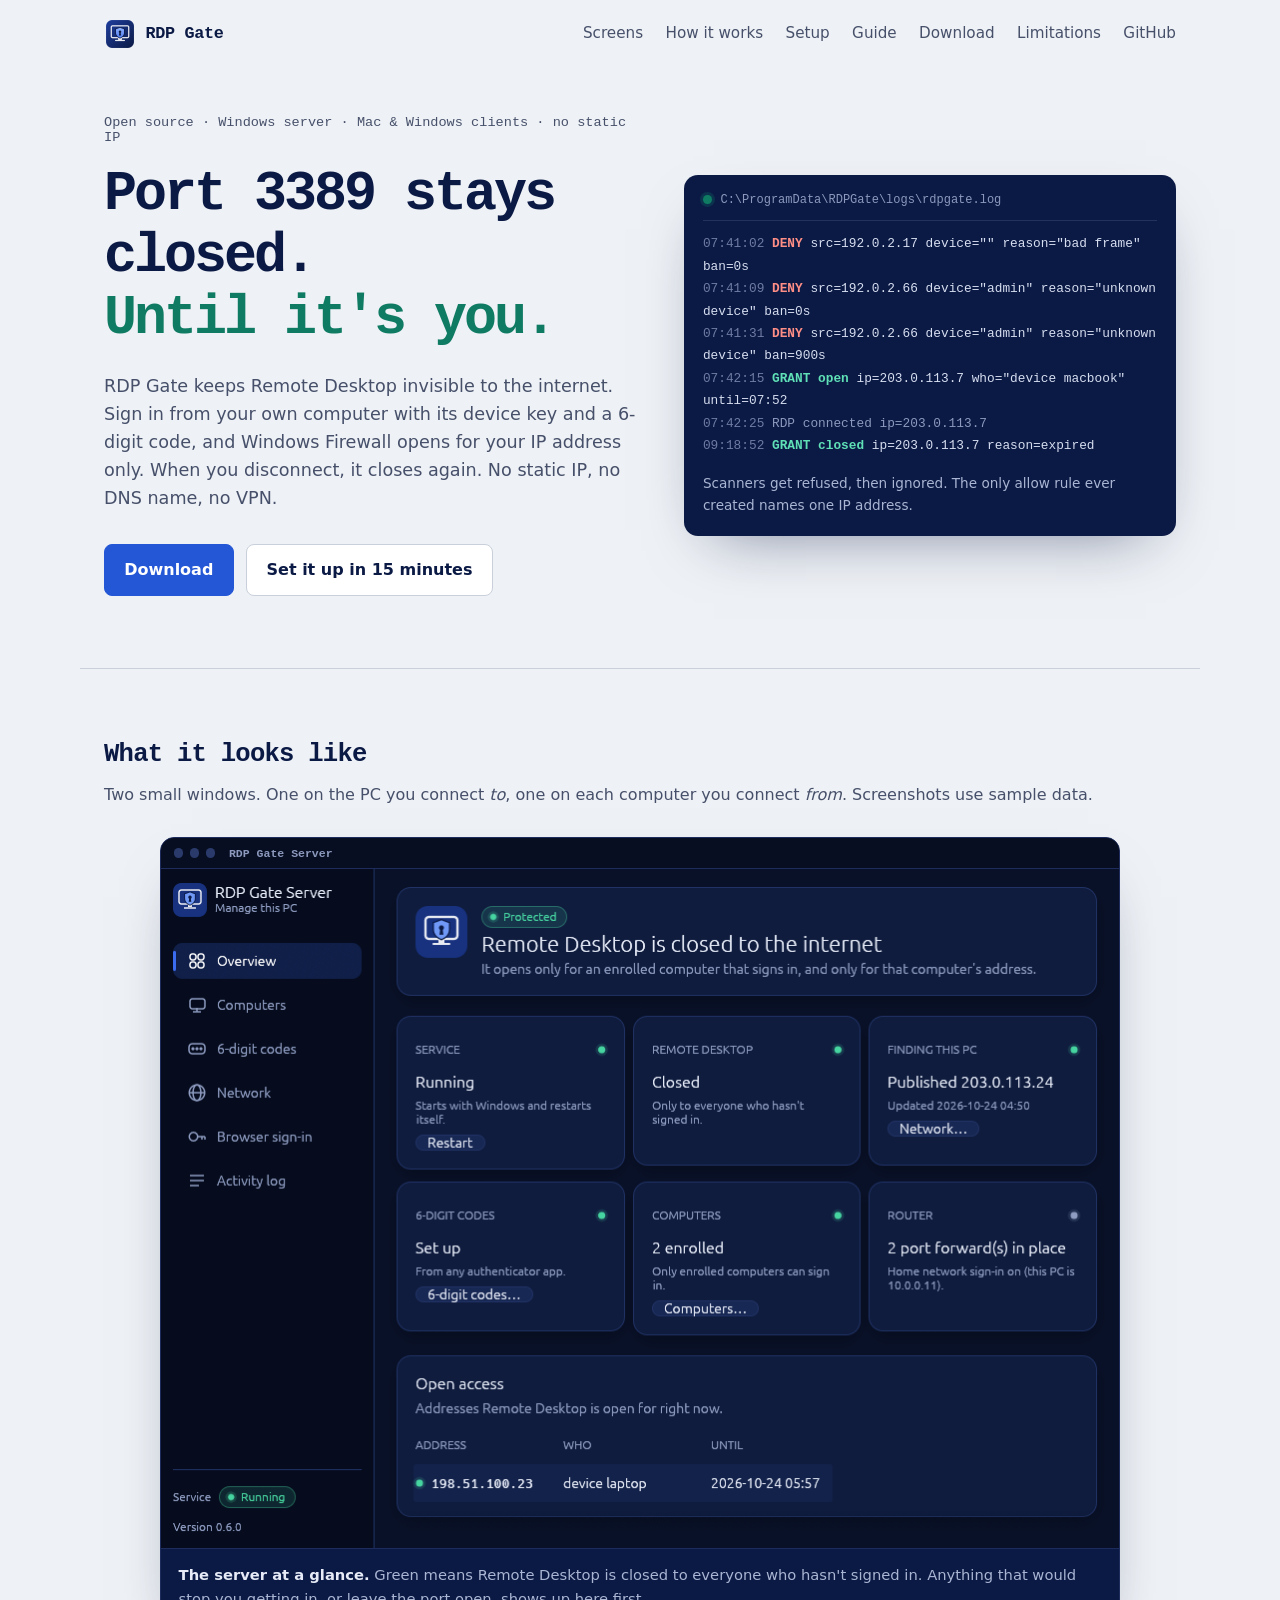
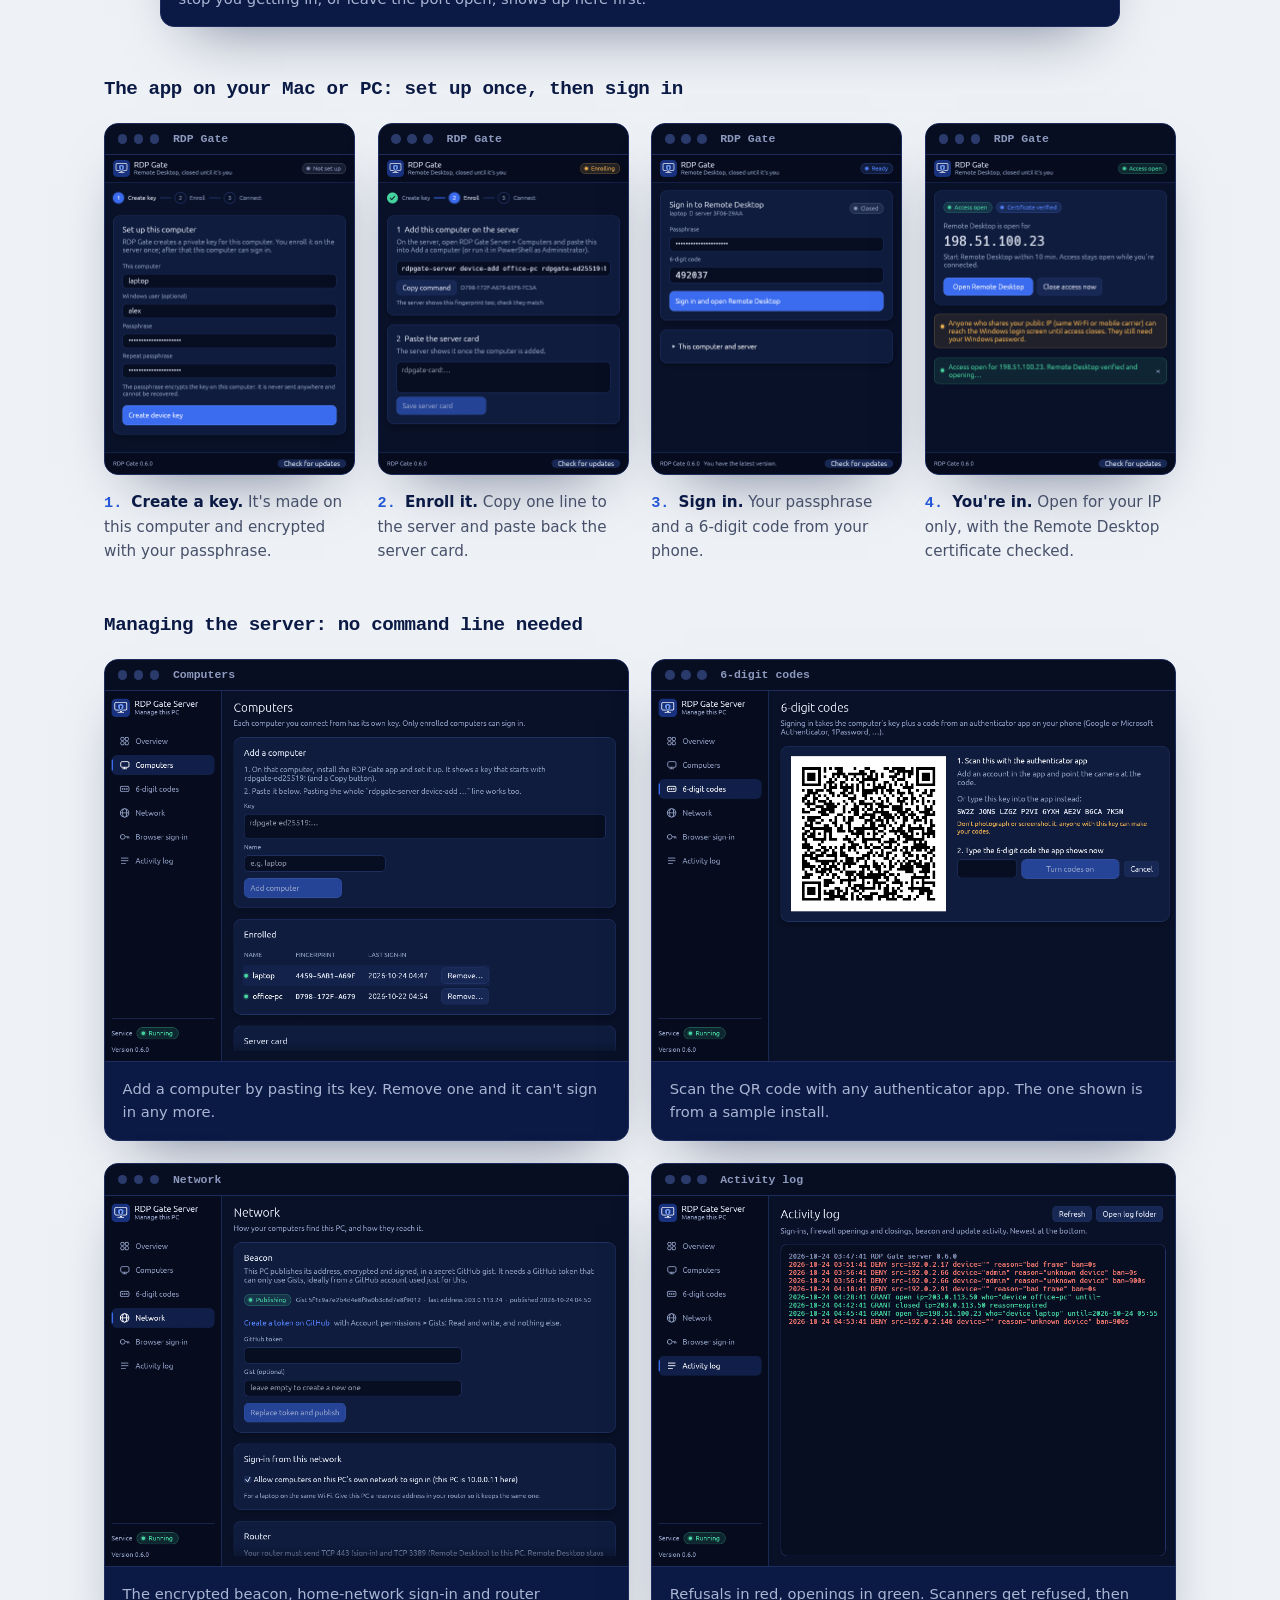
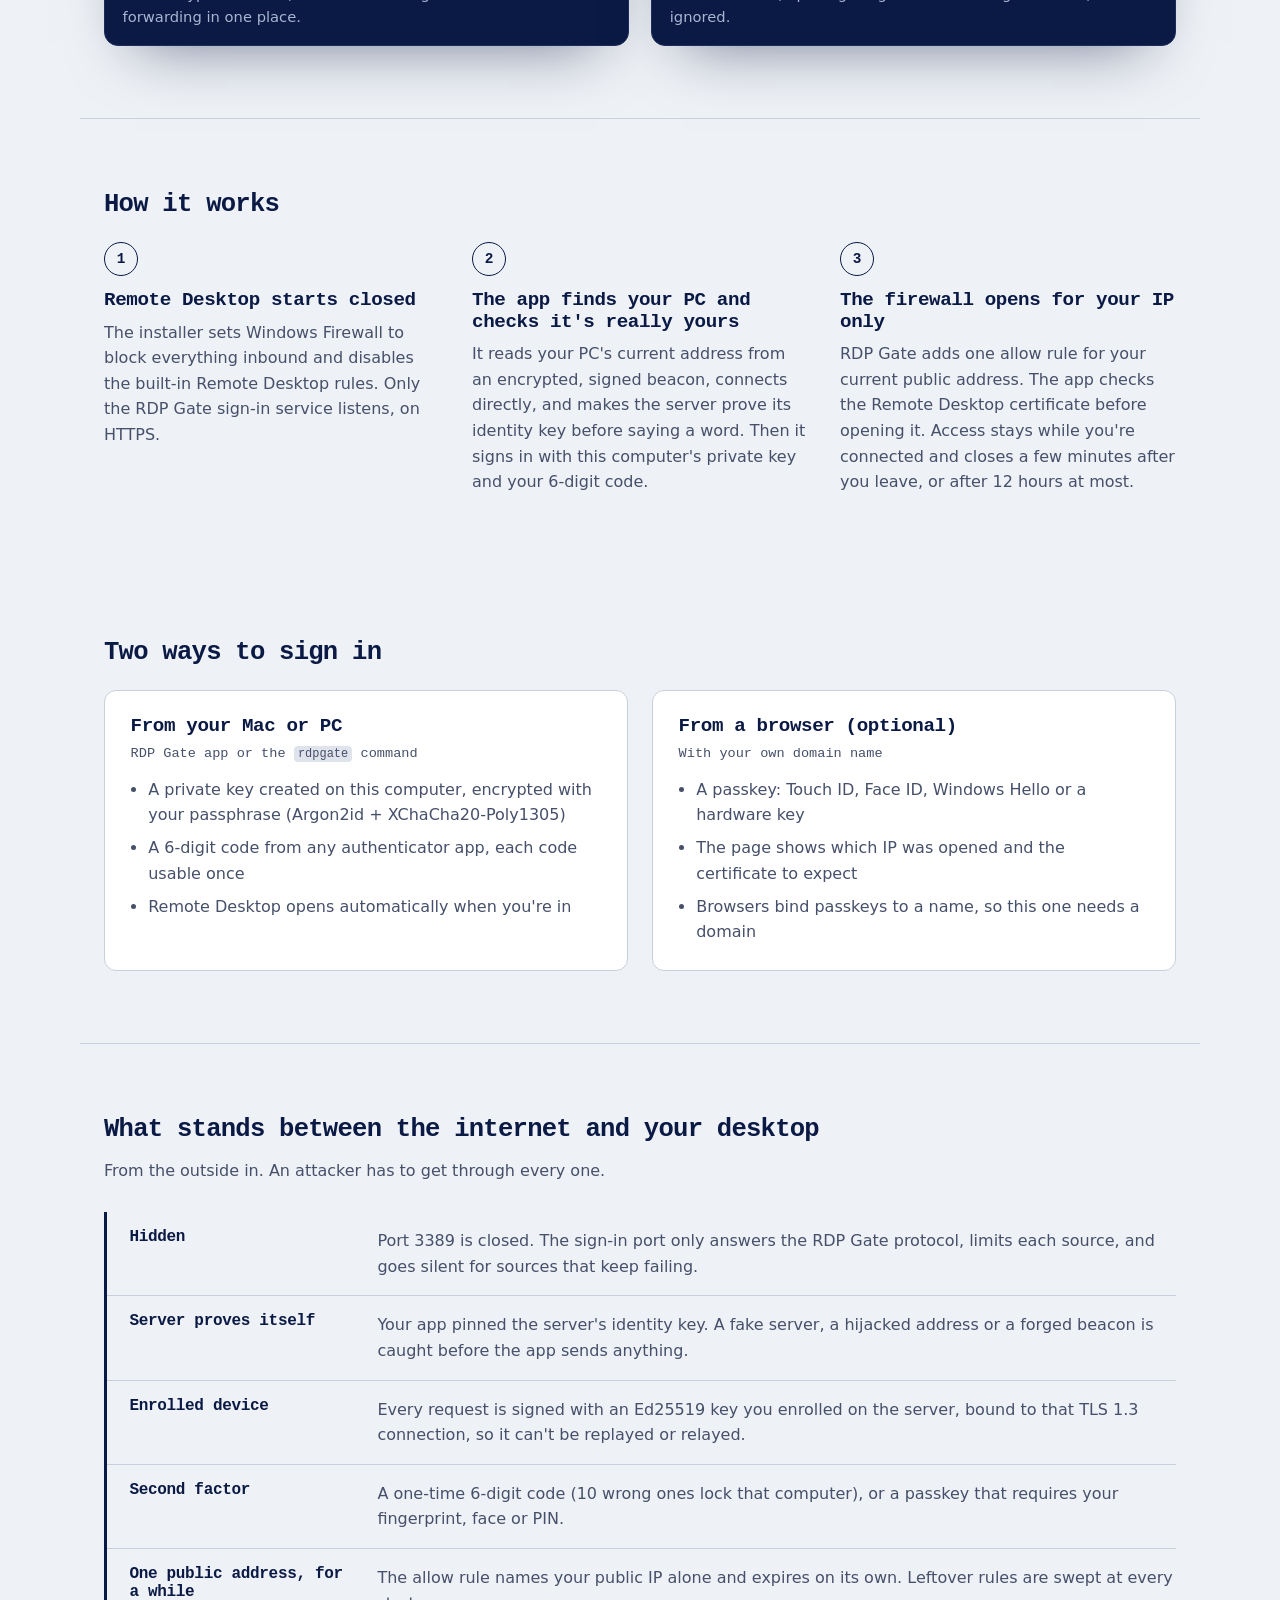
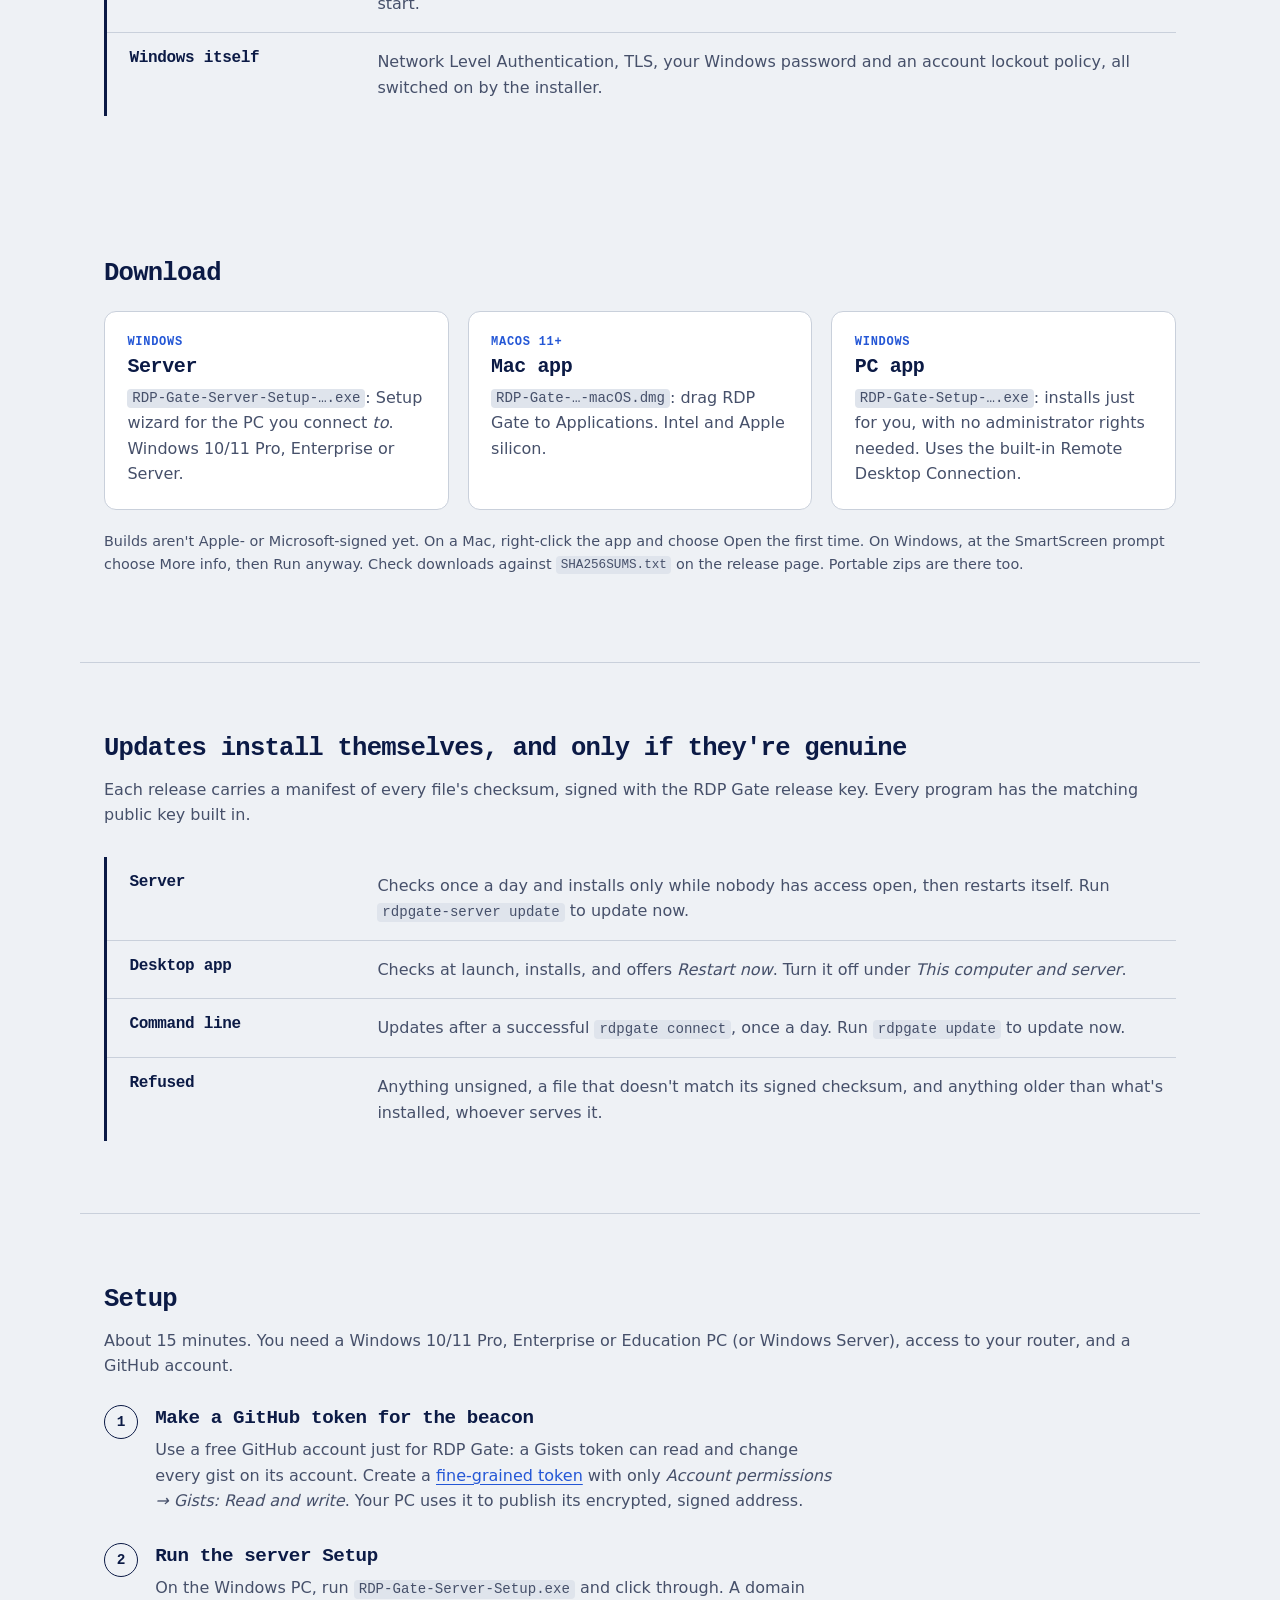
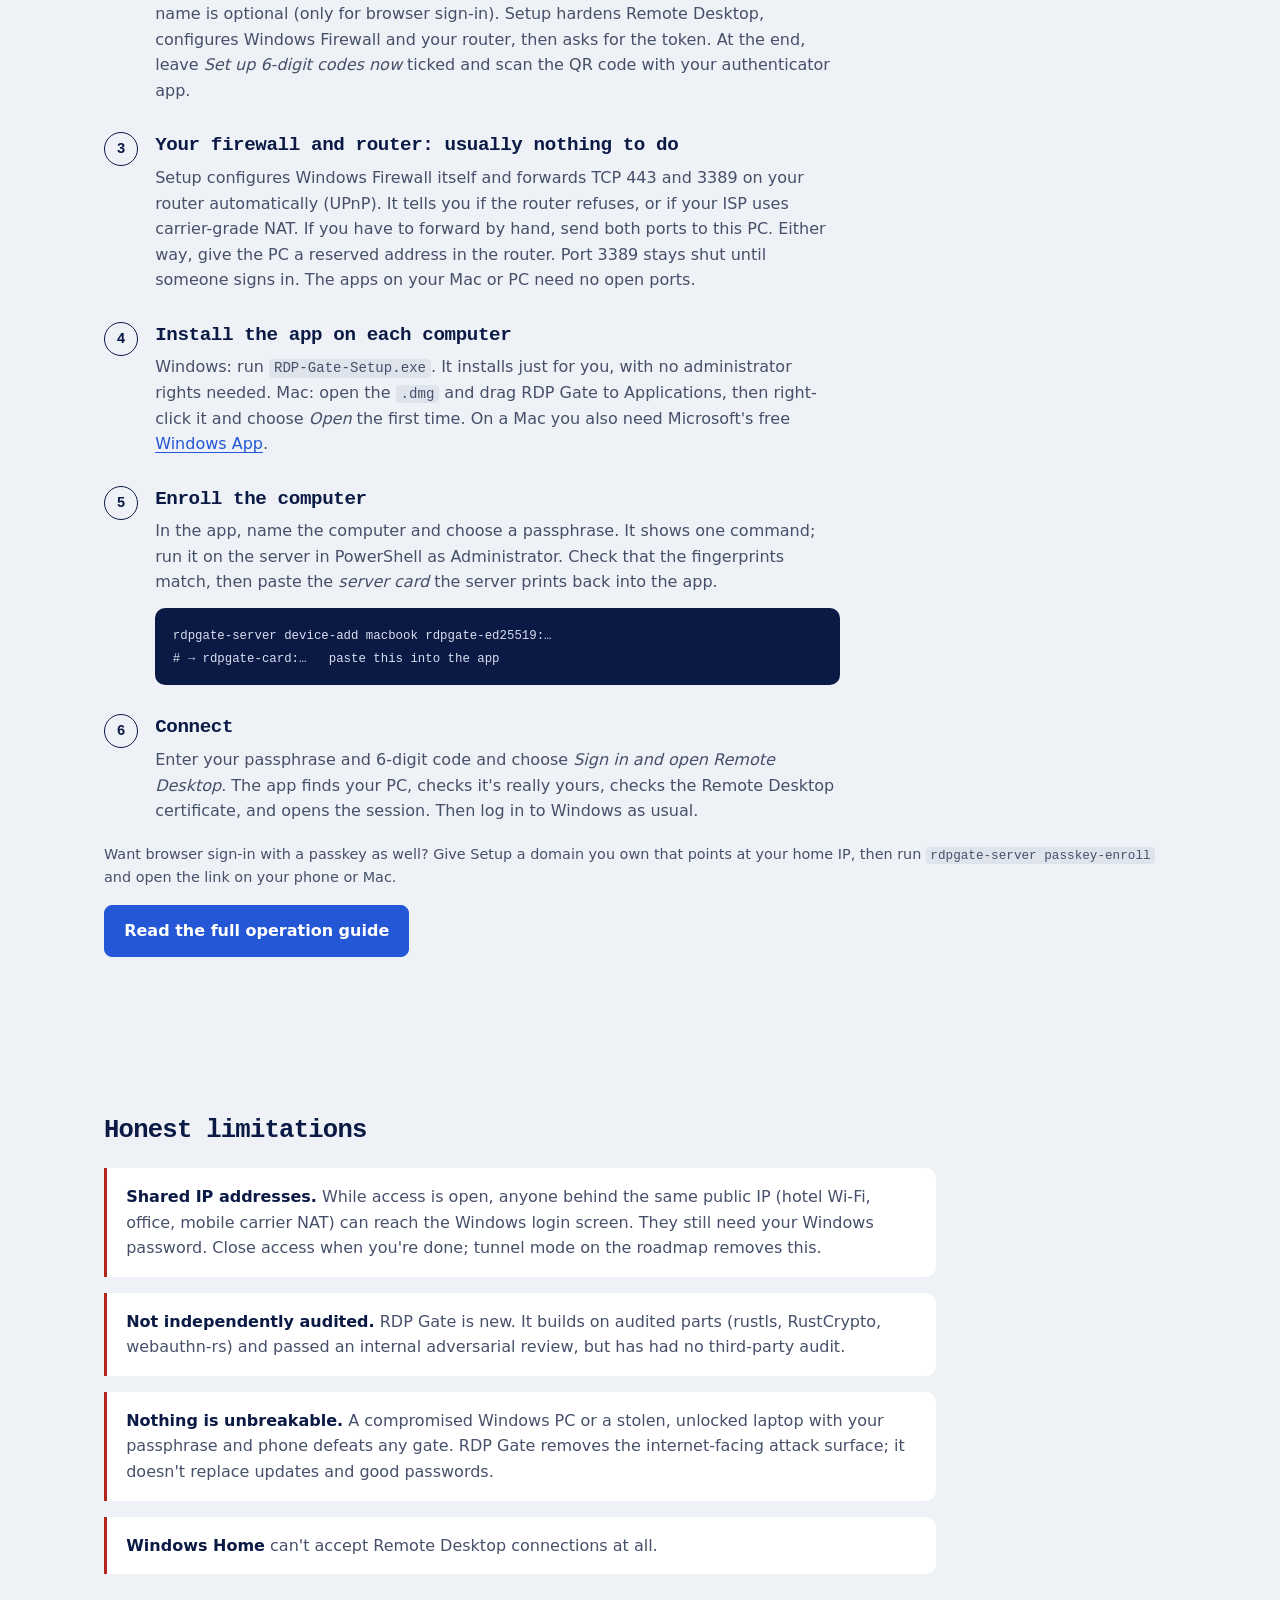
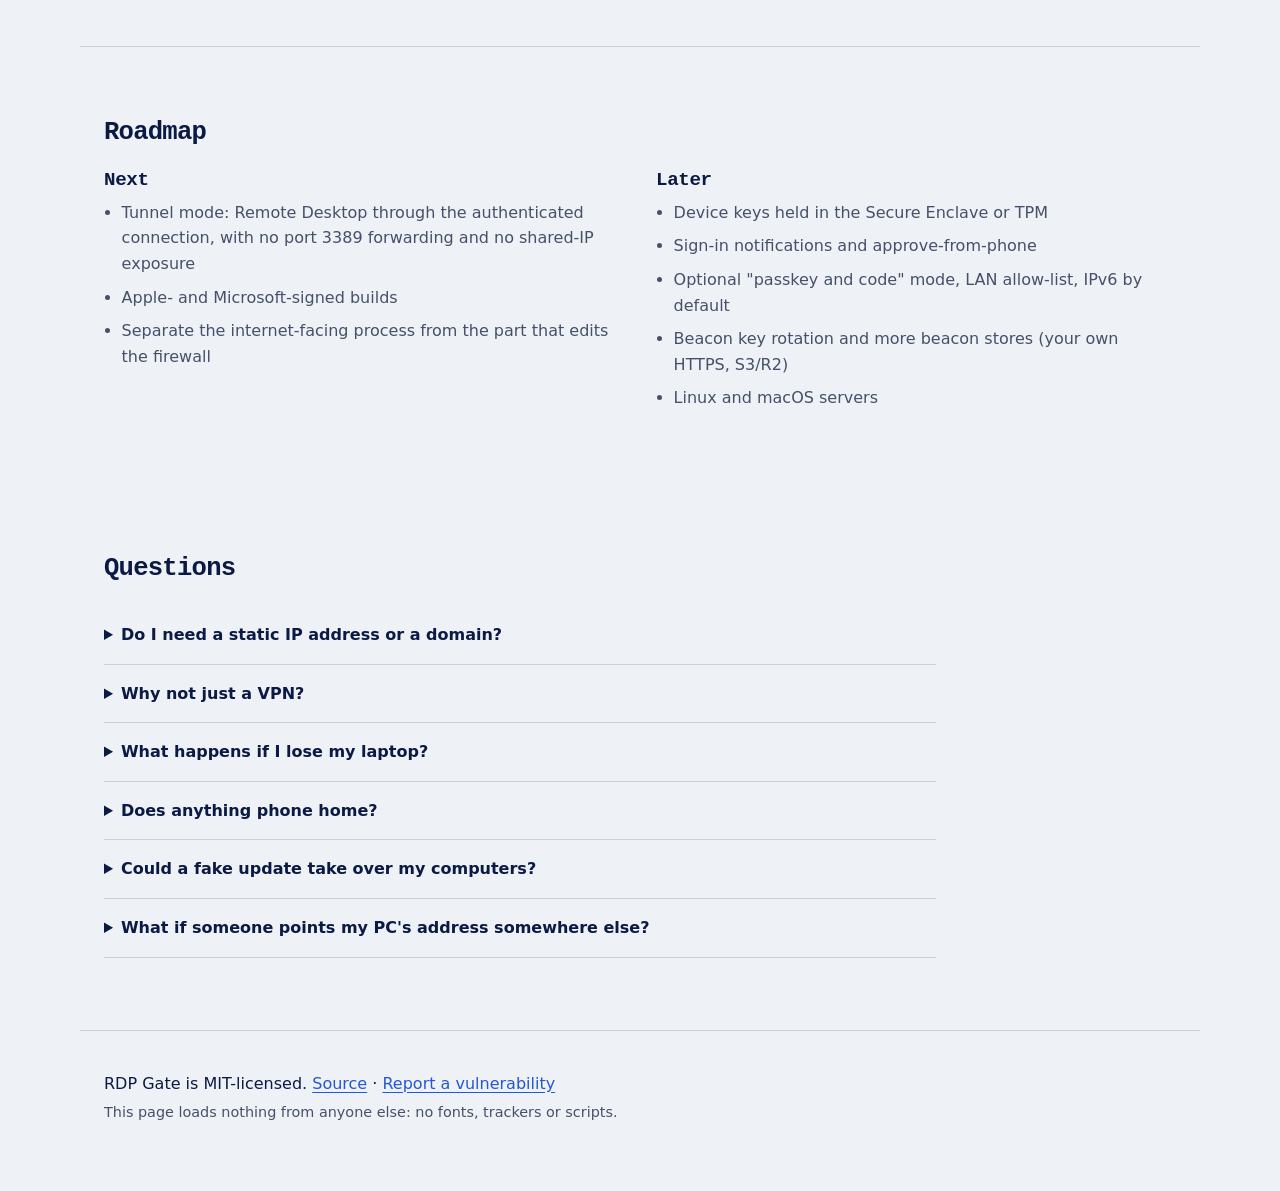
==== docs/index.html @ d3c41649 "New look for both apps, screenshots on the website, repo hardening - Add rdpgate-ui: a shared dark n" ====
<!doctype html>
<html lang="en">
<head>
<meta charset="utf-8">
<meta name="viewport" content="width=device-width, initial-scale=1">
<title>RDP Gate · Remote Desktop that stays closed until it's you</title>
<meta name="description" content="RDP Gate keeps Windows Remote Desktop closed to the internet. Sign in with a device key and a 6-digit code, or a passkey, and the firewall opens for your IP only, then closes again.">
<meta name="referrer" content="no-referrer">
<link rel="icon" type="image/png" href="assets/favicon.png">
<link rel="stylesheet" href="site.css">
</head>
<body>

<header class="bar">
  <a class="brand" href="./"><img src="assets/logo.png" alt="" width="32" height="32"><span>RDP Gate</span></a>
  <nav aria-label="Primary">
    <a href="#screens">Screens</a>
    <a href="#how">How it works</a>
    <a href="#setup">Setup</a>
    <a href="guide.html">Guide</a>
    <a href="#download">Download</a>
    <a href="#limits">Limitations</a>
    <a href="https://github.com/parthh37/rdpgate">GitHub</a>
  </nav>
</header>

<main>

<section class="hero">
  <div class="hero-copy">
    <p class="kicker">Open source · Windows server · Mac &amp; Windows clients · no static IP</p>
    <h1>Port 3389 stays closed.<br><span>Until it's you.</span></h1>
    <p class="lede">RDP Gate keeps Remote Desktop invisible to the internet. Sign in from your own computer with its device key and a 6-digit code, and Windows Firewall opens for your IP address only. When you disconnect, it closes again. No static IP, no DNS name, no VPN.</p>
    <div class="actions">
      <a class="btn primary" href="#download">Download</a>
      <a class="btn" href="guide.html">Set it up in 15 minutes</a>
    </div>
  </div>

  <figure class="console" aria-label="Example of the RDP Gate server log">
    <figcaption><span class="dot"></span>C:\ProgramData\RDPGate\logs\rdpgate.log</figcaption>
    <ol class="log">
      <li><time>07:41:02</time> <b class="deny">DENY</b> src=192.0.2.17 device="" reason="bad frame" ban=0s</li>
      <li><time>07:41:09</time> <b class="deny">DENY</b> src=192.0.2.66 device="admin" reason="unknown device" ban=0s</li>
      <li><time>07:41:31</time> <b class="deny">DENY</b> src=192.0.2.66 device="admin" reason="unknown device" ban=900s</li>
      <li><time>07:42:15</time> <b class="ok">GRANT open</b> ip=203.0.113.7 who="device macbook" until=07:52</li>
      <li class="quiet"><time>07:42:25</time> RDP connected ip=203.0.113.7</li>
      <li><time>09:18:52</time> <b class="ok">GRANT closed</b> ip=203.0.113.7 reason=expired</li>
    </ol>
    <p class="console-note">Scanners get refused, then ignored. The only allow rule ever created names one IP address.</p>
  </figure>
</section>

<section id="screens" class="band screens">
  <h2>What it looks like</h2>
  <p class="section-lede">Two small windows. One on the PC you connect <em>to</em>, one on each computer you connect <em>from</em>. Screenshots use sample data.</p>

  <figure class="window wide">
    <div class="chrome"><span></span><span></span><span></span><b>RDP Gate Server</b></div>
    <a href="assets/screenshots/server-overview.png"><img src="assets/screenshots/server-overview.png" width="960" height="680" alt="RDP Gate Server overview: a Protected banner, tiles for the service, Remote Desktop, the beacon, 6-digit codes, computers and router, and a table of open access"></a>
    <figcaption><strong>The server at a glance.</strong> Green means Remote Desktop is closed to everyone who hasn't signed in. Anything that would stop you getting in, or leave the port open, shows up here first.</figcaption>
  </figure>

  <h3 class="screens-sub">The app on your Mac or PC: set up once, then sign in</h3>
  <ol class="shots">
    <li>
      <figure class="window">
        <div class="chrome"><span></span><span></span><span></span><b>RDP Gate</b></div>
        <a href="assets/screenshots/app-setup.png"><img src="assets/screenshots/app-setup.png" width="500" height="640" loading="lazy" alt="Set up this computer: name, Windows user and passphrase fields, and a Create device key button"></a>
      </figure>
      <p><strong>Create a key.</strong> It's made on this computer and encrypted with your passphrase.</p>
    </li>
    <li>
      <figure class="window">
        <div class="chrome"><span></span><span></span><span></span><b>RDP Gate</b></div>
        <a href="assets/screenshots/app-enroll.png"><img src="assets/screenshots/app-enroll.png" width="500" height="640" loading="lazy" alt="Enroll this computer: a one-line command to copy to the server, its fingerprint, and a box for the server card"></a>
      </figure>
      <p><strong>Enroll it.</strong> Copy one line to the server and paste back the server card.</p>
    </li>
    <li>
      <figure class="window">
        <div class="chrome"><span></span><span></span><span></span><b>RDP Gate</b></div>
        <a href="assets/screenshots/app-signin.png"><img src="assets/screenshots/app-signin.png" width="500" height="640" loading="lazy" alt="Sign in to Remote Desktop: passphrase and 6-digit code fields and a Sign in and open Remote Desktop button"></a>
      </figure>
      <p><strong>Sign in.</strong> Your passphrase and a 6-digit code from your phone.</p>
    </li>
    <li>
      <figure class="window">
        <div class="chrome"><span></span><span></span><span></span><b>RDP Gate</b></div>
        <a href="assets/screenshots/app-open.png"><img src="assets/screenshots/app-open.png" width="500" height="640" loading="lazy" alt="Access open for one IP address, with the Remote Desktop certificate verified, and buttons to open Remote Desktop or close access"></a>
      </figure>
      <p><strong>You're in.</strong> Open for your IP only, with the Remote Desktop certificate checked.</p>
    </li>
  </ol>

  <h3 class="screens-sub">Managing the server: no command line needed</h3>
  <div class="grid-shots">
    <figure class="window">
      <div class="chrome"><span></span><span></span><span></span><b>Computers</b></div>
      <a href="assets/screenshots/server-computers.png"><img src="assets/screenshots/server-computers.png" width="960" height="680" loading="lazy" alt="Computers page: paste a computer's key to add it, and a list of enrolled computers with fingerprints and last sign-in"></a>
      <figcaption>Add a computer by pasting its key. Remove one and it can't sign in any more.</figcaption>
    </figure>
    <figure class="window">
      <div class="chrome"><span></span><span></span><span></span><b>6-digit codes</b></div>
      <a href="assets/screenshots/server-codes.png"><img src="assets/screenshots/server-codes.png" width="960" height="680" loading="lazy" alt="6-digit codes page with a QR code to scan into an authenticator app and a box for the first code"></a>
      <figcaption>Scan the QR code with any authenticator app. The one shown is from a sample install.</figcaption>
    </figure>
    <figure class="window">
      <div class="chrome"><span></span><span></span><span></span><b>Network</b></div>
      <a href="assets/screenshots/server-network.png"><img src="assets/screenshots/server-network.png" width="960" height="680" loading="lazy" alt="Network page: the encrypted beacon, sign-in from the home network, and router port forwarding"></a>
      <figcaption>The encrypted beacon, home-network sign-in and router forwarding in one place.</figcaption>
    </figure>
    <figure class="window">
      <div class="chrome"><span></span><span></span><span></span><b>Activity log</b></div>
      <a href="assets/screenshots/server-log.png"><img src="assets/screenshots/server-log.png" width="960" height="680" loading="lazy" alt="Activity log with refused connections in red and access openings in green"></a>
      <figcaption>Refusals in red, openings in green. Scanners get refused, then ignored.</figcaption>
    </figure>
  </div>
</section>

<section id="how" class="band">
  <h2>How it works</h2>
  <ol class="steps">
    <li>
      <h3>Remote Desktop starts closed</h3>
      <p>The installer sets Windows Firewall to block everything inbound and disables the built-in Remote Desktop rules. Only the RDP Gate sign-in service listens, on HTTPS.</p>
    </li>
    <li>
      <h3>The app finds your PC and checks it's really yours</h3>
      <p>It reads your PC's current address from an encrypted, signed beacon, connects directly, and makes the server prove its identity key before saying a word. Then it signs in with this computer's private key and your 6-digit code.</p>
    </li>
    <li>
      <h3>The firewall opens for your IP only</h3>
      <p>RDP Gate adds one allow rule for your current public address. The app checks the Remote Desktop certificate before opening it. Access stays while you're connected and closes a few minutes after you leave, or after 12 hours at most.</p>
    </li>
  </ol>
</section>

<section class="two-ways">
  <h2>Two ways to sign in</h2>
  <div class="ways">
    <article>
      <h3>From your Mac or PC</h3>
      <p class="who">RDP Gate app or the <code>rdpgate</code> command</p>
      <ul>
        <li>A private key created on this computer, encrypted with your passphrase (Argon2id + XChaCha20-Poly1305)</li>
        <li>A 6-digit code from any authenticator app, each code usable once</li>
        <li>Remote Desktop opens automatically when you're in</li>
      </ul>
    </article>
    <article>
      <h3>From a browser (optional)</h3>
      <p class="who">With your own domain name</p>
      <ul>
        <li>A passkey: Touch ID, Face ID, Windows Hello or a hardware key</li>
        <li>The page shows which IP was opened and the certificate to expect</li>
        <li>Browsers bind passkeys to a name, so this one needs a domain</li>
      </ul>
    </article>
  </div>
</section>

<section id="layers" class="band">
  <h2>What stands between the internet and your desktop</h2>
  <p class="section-lede">From the outside in. An attacker has to get through every one.</p>
  <dl class="layers">
    <div><dt>Hidden</dt><dd>Port 3389 is closed. The sign-in port only answers the RDP Gate protocol, limits each source, and goes silent for sources that keep failing.</dd></div>
    <div><dt>Server proves itself</dt><dd>Your app pinned the server's identity key. A fake server, a hijacked address or a forged beacon is caught before the app sends anything.</dd></div>
    <div><dt>Enrolled device</dt><dd>Every request is signed with an Ed25519 key you enrolled on the server, bound to that TLS 1.3 connection, so it can't be replayed or relayed.</dd></div>
    <div><dt>Second factor</dt><dd>A one-time 6-digit code (10 wrong ones lock that computer), or a passkey that requires your fingerprint, face or PIN.</dd></div>
    <div><dt>One public address, for a while</dt><dd>The allow rule names your public IP alone and expires on its own. Leftover rules are swept at every start.</dd></div>
    <div><dt>Windows itself</dt><dd>Network Level Authentication, TLS, your Windows password and an account lockout policy, all switched on by the installer.</dd></div>
  </dl>
</section>

<section id="download" class="downloads">
  <h2>Download</h2>
  <div class="cards">
    <a class="card" href="https://github.com/parthh37/rdpgate/releases">
      <span class="os">Windows</span>
      <strong>Server</strong>
      <span><code>RDP-Gate-Server-Setup-….exe</code>: Setup wizard for the PC you connect <em>to</em>. Windows 10/11 Pro, Enterprise or Server.</span>
    </a>
    <a class="card" href="https://github.com/parthh37/rdpgate/releases">
      <span class="os">macOS 11+</span>
      <strong>Mac app</strong>
      <span><code>RDP-Gate-…-macOS.dmg</code>: drag RDP Gate to Applications. Intel and Apple silicon.</span>
    </a>
    <a class="card" href="https://github.com/parthh37/rdpgate/releases">
      <span class="os">Windows</span>
      <strong>PC app</strong>
      <span><code>RDP-Gate-Setup-….exe</code>: installs just for you, with no administrator rights needed. Uses the built-in Remote Desktop Connection.</span>
    </a>
  </div>
  <p class="fine">Builds aren't Apple- or Microsoft-signed yet. On a Mac, right-click the app and choose Open the first time. On Windows, at the SmartScreen prompt choose More info, then Run anyway. Check downloads against <code>SHA256SUMS.txt</code> on the release page. Portable zips are there too.</p>
</section>

<section id="updates" class="band">
  <h2>Updates install themselves, and only if they're genuine</h2>
  <p class="section-lede">Each release carries a manifest of every file's checksum, signed with the RDP Gate release key. Every program has the matching public key built in.</p>
  <dl class="layers">
    <div><dt>Server</dt><dd>Checks once a day and installs only while nobody has access open, then restarts itself. Run <code>rdpgate-server update</code> to update now.</dd></div>
    <div><dt>Desktop app</dt><dd>Checks at launch, installs, and offers <em>Restart now</em>. Turn it off under <em>This computer and server</em>.</dd></div>
    <div><dt>Command line</dt><dd>Updates after a successful <code>rdpgate connect</code>, once a day. Run <code>rdpgate update</code> to update now.</dd></div>
    <div><dt>Refused</dt><dd>Anything unsigned, a file that doesn't match its signed checksum, and anything older than what's installed, whoever serves it.</dd></div>
  </dl>
</section>

<section id="setup" class="band">
  <h2>Setup</h2>
  <p class="section-lede">About 15 minutes. You need a Windows 10/11 Pro, Enterprise or Education PC (or Windows Server), access to your router, and a GitHub account.</p>
  <ol class="setup">
    <li>
      <h3>Make a GitHub token for the beacon</h3>
      <p>Use a free GitHub account just for RDP Gate: a Gists token can read and change every gist on its account. Create a <a href="https://github.com/settings/personal-access-tokens/new">fine-grained token</a> with only <em>Account permissions → Gists: Read and write</em>. Your PC uses it to publish its encrypted, signed address.</p>
    </li>
    <li>
      <h3>Run the server Setup</h3>
      <p>On the Windows PC, run <code>RDP-Gate-Server-Setup.exe</code> and click through. A domain name is optional (only for browser sign-in). Setup hardens Remote Desktop, configures Windows Firewall and your router, then asks for the token. At the end, leave <em>Set up 6-digit codes now</em> ticked and scan the QR code with your authenticator app.</p>
    </li>
    <li>
      <h3>Your firewall and router: usually nothing to do</h3>
      <p>Setup configures Windows Firewall itself and forwards TCP 443 and 3389 on your router automatically (UPnP). It tells you if the router refuses, or if your ISP uses carrier-grade NAT. If you have to forward by hand, send both ports to this PC. Either way, give the PC a reserved address in the router. Port 3389 stays shut until someone signs in. The apps on your Mac or PC need no open ports.</p>
    </li>
    <li>
      <h3>Install the app on each computer</h3>
      <p>Windows: run <code>RDP-Gate-Setup.exe</code>. It installs just for you, with no administrator rights needed. Mac: open the <code>.dmg</code> and drag RDP Gate to Applications, then right-click it and choose <em>Open</em> the first time. On a Mac you also need Microsoft's free <a href="https://apps.apple.com/app/windows-app/id1295203466">Windows App</a>.</p>
    </li>
    <li>
      <h3>Enroll the computer</h3>
      <p>In the app, name the computer and choose a passphrase. It shows one command; run it on the server in PowerShell as Administrator. Check that the fingerprints match, then paste the <em>server card</em> the server prints back into the app.</p>
      <pre><code>rdpgate-server device-add macbook rdpgate-ed25519:…
# → rdpgate-card:…   paste this into the app</code></pre>
    </li>
    <li>
      <h3>Connect</h3>
      <p>Enter your passphrase and 6-digit code and choose <em>Sign in and open Remote Desktop</em>. The app finds your PC, checks it's really yours, checks the Remote Desktop certificate, and opens the session. Then log in to Windows as usual.</p>
    </li>
  </ol>
  <p class="fine">Want browser sign-in with a passkey as well? Give Setup a domain you own that points at your home IP, then run <code>rdpgate-server passkey-enroll</code> and open the link on your phone or Mac.</p>
  <p><a class="btn primary" href="guide.html">Read the full operation guide</a></p>
</section>

<section id="limits" class="limits">
  <h2>Honest limitations</h2>
  <ul>
    <li><strong>Shared IP addresses.</strong> While access is open, anyone behind the same public IP (hotel Wi-Fi, office, mobile carrier NAT) can reach the Windows login screen. They still need your Windows password. Close access when you're done; tunnel mode on the roadmap removes this.</li>
    <li><strong>Not independently audited.</strong> RDP Gate is new. It builds on audited parts (rustls, RustCrypto, webauthn-rs) and passed an internal adversarial review, but has had no third-party audit.</li>
    <li><strong>Nothing is unbreakable.</strong> A compromised Windows PC or a stolen, unlocked laptop with your passphrase and phone defeats any gate. RDP Gate removes the internet-facing attack surface; it doesn't replace updates and good passwords.</li>
    <li><strong>Windows Home</strong> can't accept Remote Desktop connections at all.</li>
  </ul>
</section>

<section id="roadmap" class="band roadmap">
  <h2>Roadmap</h2>
  <div class="columns">
    <div>
      <h3>Next</h3>
      <ul>
        <li>Tunnel mode: Remote Desktop through the authenticated connection, with no port 3389 forwarding and no shared-IP exposure</li>
        <li>Apple- and Microsoft-signed builds</li>
        <li>Separate the internet-facing process from the part that edits the firewall</li>
      </ul>
    </div>
    <div>
      <h3>Later</h3>
      <ul>
        <li>Device keys held in the Secure Enclave or TPM</li>
        <li>Sign-in notifications and approve-from-phone</li>
        <li>Optional "passkey and code" mode, LAN allow-list, IPv6 by default</li>
        <li>Beacon key rotation and more beacon stores (your own HTTPS, S3/R2)</li>
        <li>Linux and macOS servers</li>
      </ul>
    </div>
  </div>
</section>

<section id="faq" class="faq">
  <h2>Questions</h2>
  <details>
    <summary>Do I need a static IP address or a domain?</summary>
    <p>No. Your PC publishes its current address as an encrypted, signed beacon in a secret GitHub gist. The gist only ever holds ciphertext (GitHub, like any website, does see the IP address each update comes from), and nobody can forge a beacon without your server's key. A domain is only needed for the optional browser sign-in.</p>
  </details>
  <details>
    <summary>Why not just a VPN?</summary>
    <p>A VPN is a fine answer. RDP Gate is for people who want one small thing on the server, no always-on tunnel on every laptop, and a browser fallback with a passkey.</p>
  </details>
  <details>
    <summary>What happens if I lose my laptop?</summary>
    <p>Its key is useless without your passphrase and your second factor. Remove it anyway: <code>rdpgate-server device-remove macbook</code> takes effect immediately.</p>
  </details>
  <details>
    <summary>Does anything phone home?</summary>
    <p>No. The server asks two public "what is my IP" services and updates your own gist. With a domain, it also talks to Let's Encrypt. There is no telemetry and no account with us.</p>
  </details>
  <details>
    <summary>Could a fake update take over my computers?</summary>
    <p>Not without the release key. The programs refuse updates without a valid signature and refuse to go back to older versions. A compromised download, a network attacker, or someone who can only edit the release page can't get code onto your machines.</p>
  </details>
  <details>
    <summary>What if someone points my PC's address somewhere else?</summary>
    <p>The app refuses to talk to any server that can't prove your server's pinned key, and refuses to open Remote Desktop if the RDP certificate doesn't match what your server vouched for. Worst case, you can't connect; you never connect to the wrong machine.</p>
  </details>
</section>

</main>

<footer class="foot">
  <p>RDP Gate is MIT-licensed. <a href="https://github.com/parthh37/rdpgate">Source</a> · <a href="https://github.com/parthh37/rdpgate/blob/main/SECURITY.md">Report a vulnerability</a></p>
  <p class="fine">This page loads nothing from anyone else: no fonts, trackers or scripts.</p>
</footer>

</body>
</html>
---- docs/site.css ----
/* RDP Gate site. No external fonts: system monospace is the display face,
   because the product lives in consoles and firewall rule tables. */
:root {
  --paper: #eef1f5;
  --ink: #0b1a45;
  --ink-soft: #46506a;
  --action: #2457d6;
  --allow: #0f7b63;
  --deny: #b3261e;
  --rule: #c9d0db;
  --panel: #0b1a45;
  --panel-text: #d7def0;

  --mono: ui-monospace, "SF Mono", "Cascadia Mono", "Cascadia Code", Menlo, Consolas, monospace;
  --sans: system-ui, -apple-system, "Segoe UI Variable Text", "Segoe UI", Roboto, sans-serif;

  --step-0: 1rem;
  --step-1: 1.2rem;
  --step-2: 1.6rem;
  --step-3: clamp(2.1rem, 4.3vw, 3.45rem);
  --max: 1120px;
}

* { box-sizing: border-box; }
html { scroll-behavior: smooth; }
body {
  margin: 0;
  background: var(--paper);
  color: var(--ink);
  font: 400 var(--step-0)/1.6 var(--sans);
  -webkit-font-smoothing: antialiased;
}
a { color: var(--action); text-underline-offset: 3px; }
a:focus-visible, .btn:focus-visible, summary:focus-visible, .card:focus-visible {
  outline: 3px solid var(--action);
  outline-offset: 3px;
  border-radius: 6px;
}
code, pre { font-family: var(--mono); font-size: .88em; }
:not(pre) > code { background: #dfe4ec; padding: .1em .35em; border-radius: 4px; }

h1, h2, h3 { font-family: var(--mono); letter-spacing: -0.03em; line-height: 1.12; margin: 0; }
h2 { font-size: var(--step-2); font-weight: 700; margin-bottom: 1.4rem; }
h3 { font-size: var(--step-1); font-weight: 700; margin-bottom: .5rem; letter-spacing: -0.02em; }

main > section { max-width: var(--max); margin: 0 auto; padding: 4.5rem 1.5rem; }
main > section.band { border-top: 1px solid var(--rule); }

/* ---- top bar ---------------------------------------------------------- */
.bar {
  max-width: var(--max);
  margin: 0 auto;
  padding: 1.1rem 1.5rem;
  display: flex;
  align-items: center;
  justify-content: space-between;
  gap: 1rem;
}
.brand { display: flex; align-items: center; gap: .6rem; color: var(--ink); text-decoration: none; font: 700 1.05rem var(--mono); letter-spacing: -0.02em; }
.bar nav { display: flex; gap: 1.4rem; flex-wrap: wrap; }
.bar nav a { color: var(--ink-soft); text-decoration: none; font-size: .95rem; }
.bar nav a:hover { color: var(--ink); }

/* ---- hero ------------------------------------------------------------- */
.hero {
  display: grid;
  grid-template-columns: minmax(0, 1.08fr) minmax(0, 1fr);
  gap: 3rem;
  align-items: center;
  padding-top: 3rem !important;
}
.kicker { font: 500 .85rem var(--mono); color: var(--ink-soft); margin: 0 0 1.2rem; }
h1 { font-size: var(--step-3); font-weight: 800; letter-spacing: -0.055em; }
h1 span { color: var(--allow); }
.lede { font-size: 1.1rem; color: var(--ink-soft); max-width: 34rem; margin: 1.4rem 0 2rem; }
.actions { display: flex; gap: .8rem; flex-wrap: wrap; }
.btn {
  display: inline-block;
  padding: .75rem 1.2rem;
  border-radius: 8px;
  border: 1px solid var(--rule);
  color: var(--ink);
  text-decoration: none;
  font-weight: 600;
  background: #fff;
}
.btn:hover { border-color: var(--ink-soft); }
.btn.primary { background: var(--action); border-color: var(--action); color: #fff; }
.btn.primary:hover { background: #1b47b8; }

/* ---- signature: the live log ----------------------------------------- */
.console {
  margin: 0;
  background: var(--panel);
  color: var(--panel-text);
  border-radius: 14px;
  padding: 1.1rem 1.2rem 1.2rem;
  box-shadow: 0 24px 60px -30px rgba(11, 26, 69, .55);
  overflow: hidden;
}
.console figcaption {
  font: 500 .75rem var(--mono);
  color: #8c99bd;
  display: flex;
  align-items: center;
  gap: .55rem;
  padding-bottom: .8rem;
  border-bottom: 1px solid #22325f;
  margin-bottom: .8rem;
  overflow-wrap: anywhere;
}
.dot { width: .55rem; height: .55rem; border-radius: 50%; background: var(--allow); box-shadow: 0 0 0 3px rgba(15, 123, 99, .25); flex: none; }
.log { list-style: none; margin: 0; padding: 0; font: .8rem/1.75 var(--mono); }
.log li { white-space: pre-wrap; overflow-wrap: anywhere; opacity: 0; animation: line .35s ease-out forwards; }
.log li:nth-child(1) { animation-delay: .2s; }
.log li:nth-child(2) { animation-delay: .7s; }
.log li:nth-child(3) { animation-delay: 1.2s; }
.log li:nth-child(4) { animation-delay: 2.1s; }
.log li:nth-child(5) { animation-delay: 2.7s; }
.log li:nth-child(6) { animation-delay: 3.5s; }
.log time { color: #6f7ca3; }
.log b { font-weight: 700; }
.log .deny { color: #ff8f86; }
.log .ok { color: #5fe0b6; }
.log .quiet { color: #8c99bd; }
.console-note { margin: 1rem 0 0; font-size: .85rem; color: #aab5d3; }
@keyframes line { from { opacity: 0; transform: translateY(4px); } to { opacity: 1; transform: none; } }

/* ---- screenshots: each one in a small window frame -------------------- */
.window {
  margin: 0;
  background: var(--panel);
  border-radius: 14px;
  overflow: hidden;
  box-shadow: 0 1px 0 rgba(255, 255, 255, .04) inset, 0 28px 60px -32px rgba(11, 26, 69, .6);
  border: 1px solid #1d2c5c;
}
.window .chrome {
  display: flex;
  align-items: center;
  gap: .4rem;
  padding: .55rem .8rem;
  background: #070e22;
  border-bottom: 1px solid #1d2c5c;
}
.window .chrome span { width: .6rem; height: .6rem; border-radius: 50%; background: #2a3a6b; flex: none; }
.window .chrome b { font: 600 .72rem var(--mono); color: #8c99bd; margin-left: .45rem; white-space: nowrap; overflow: hidden; text-overflow: ellipsis; }
.window > a { display: block; line-height: 0; }
.window img { display: block; width: 100%; height: auto; }
.window figcaption { padding: .9rem 1.1rem 1rem; font-size: .92rem; color: #aab5d3; border-top: 1px solid #1d2c5c; }
.window figcaption strong { color: #e6ebf7; }
.window.wide { max-width: 960px; margin: 0 auto; }
.window > a:hover img { filter: brightness(1.06); }
.window > a:focus-visible { outline: 3px solid var(--action); outline-offset: -3px; }

.screens-sub { margin: 3.2rem 0 1.4rem; }
.shots { list-style: none; margin: 0; padding: 0; display: grid; grid-template-columns: repeat(4, minmax(0, 1fr)); gap: 1.4rem; counter-reset: shot; }
.shots > li { counter-increment: shot; min-width: 0; }
.shots p { margin: .9rem 0 0; color: var(--ink-soft); font-size: .95rem; }
.shots p strong { color: var(--ink); }
.shots p strong::before { content: counter(shot) ". "; font-family: var(--mono); color: var(--action); }
.grid-shots { display: grid; grid-template-columns: repeat(2, minmax(0, 1fr)); gap: 1.4rem; }
.guide-body .window { margin-top: 1rem; max-width: 30rem; }
.guide-body .window.wide { max-width: 44rem; margin-left: 0; }

/* ---- how it works (a real sequence) ----------------------------------- */
.steps, .setup { list-style: none; margin: 0; padding: 0; counter-reset: s; }
.steps { display: grid; grid-template-columns: repeat(3, minmax(0, 1fr)); gap: 2rem; }
.steps > li, .setup > li { counter-increment: s; position: relative; }
.steps > li::before, .setup > li::before {
  content: counter(s);
  display: inline-grid;
  place-items: center;
  width: 2rem;
  height: 2rem;
  border-radius: 50%;
  border: 1.5px solid var(--ink);
  font: 700 .9rem var(--mono);
  margin-bottom: .9rem;
}
.steps p, .setup p { color: var(--ink-soft); margin: 0; }

/* ---- two ways --------------------------------------------------------- */
.ways { display: grid; grid-template-columns: repeat(2, minmax(0, 1fr)); gap: 1.5rem; }
.ways article { background: #fff; border: 1px solid var(--rule); border-radius: 12px; padding: 1.6rem; }
.who { font: 500 .85rem var(--mono); color: var(--ink-soft); margin: 0 0 1rem; }
.ways ul { margin: 0; padding-left: 1.1rem; color: var(--ink-soft); }
.ways li + li { margin-top: .45rem; }

/* ---- layers (ordered outside -> inside) ------------------------------- */
.section-lede { color: var(--ink-soft); margin: -0.6rem 0 1.8rem; }
.layers { margin: 0; border-left: 3px solid var(--ink); }
.layers > div { display: grid; grid-template-columns: 14rem minmax(0, 1fr); gap: 1.5rem; padding: 1rem 0 1rem 1.4rem; border-bottom: 1px solid var(--rule); }
.layers > div:last-child { border-bottom: 0; }
.layers dt { font: 700 1rem var(--mono); letter-spacing: -0.02em; }
.layers dd { margin: 0; color: var(--ink-soft); }

/* ---- downloads -------------------------------------------------------- */
.cards { display: grid; grid-template-columns: repeat(3, minmax(0, 1fr)); gap: 1.2rem; }
.card {
  display: flex;
  flex-direction: column;
  gap: .4rem;
  padding: 1.4rem;
  background: #fff;
  border: 1px solid var(--rule);
  border-radius: 12px;
  color: var(--ink-soft);
  text-decoration: none;
  transition: border-color .15s, transform .15s;
}
.card:hover { border-color: var(--action); transform: translateY(-2px); }
.card strong { font: 700 1.25rem var(--mono); color: var(--ink); letter-spacing: -0.02em; }
.os { font: 600 .75rem var(--mono); text-transform: uppercase; letter-spacing: .06em; color: var(--action); }
.fine { font-size: .9rem; color: var(--ink-soft); margin-top: 1.2rem; }

/* ---- setup ------------------------------------------------------------ */
.setup { display: grid; gap: 2rem; max-width: 46rem; }
.setup > li { padding-left: 3.2rem; min-width: 0; }
.setup > li::before { position: absolute; left: 0; top: -.2rem; }
pre {
  background: var(--panel);
  color: var(--panel-text);
  padding: 1rem 1.1rem;
  border-radius: 10px;
  overflow-x: auto;
  margin: .8rem 0 0;
  line-height: 1.6;
}

/* ---- limitations ------------------------------------------------------ */
.limits ul { list-style: none; margin: 0; padding: 0; display: grid; gap: 1rem; max-width: 52rem; }
.limits li { padding: 1rem 1.2rem; border-left: 3px solid var(--deny); background: #fff; border-radius: 0 10px 10px 0; color: var(--ink-soft); }
.limits strong { color: var(--ink); }

/* ---- roadmap ---------------------------------------------------------- */
.columns { display: grid; grid-template-columns: repeat(2, minmax(0, 1fr)); gap: 2rem; }
.roadmap ul { margin: 0; padding-left: 1.1rem; color: var(--ink-soft); }
.roadmap li + li { margin-top: .5rem; }

/* ---- FAQ -------------------------------------------------------------- */
.faq details { border-bottom: 1px solid var(--rule); padding: 1rem 0; max-width: 52rem; }
.faq summary { cursor: pointer; font-weight: 600; }
.faq details p { color: var(--ink-soft); margin: .7rem 0 0; }

/* ---- operation guide (guide.html) ------------------------------------- */
.bar nav a[aria-current="page"] { color: var(--ink); font-weight: 600; }
.guide-head { padding-bottom: 2.5rem !important; }
.guide-head .lede { max-width: 44rem; margin-bottom: 0; }
.guide-layout {
  max-width: var(--max);
  margin: 0 auto;
  padding: 0 1.5rem 4rem;
  display: grid;
  grid-template-columns: 13rem minmax(0, 1fr);
  gap: 3rem;
  align-items: start;
}
.toc { position: sticky; top: 1.5rem; font-size: .92rem; }
.toc p { font: 600 .75rem var(--mono); text-transform: uppercase; letter-spacing: .06em; color: var(--ink-soft); margin: 0 0 .7rem; }
.toc ol { margin: 0; padding: 0 0 0 1.2rem; display: grid; gap: .45rem; color: var(--ink-soft); }
.toc a { color: var(--ink-soft); text-decoration: none; }
.toc a:hover { color: var(--action); }
.guide-body > section { padding: 2.8rem 0; border-top: 1px solid var(--rule); scroll-margin-top: 1rem; }
.guide-body > section > p { color: var(--ink-soft); max-width: 46rem; }
.guide-body .setup { max-width: none; }
.guide-body .setup > li { scroll-margin-top: 1rem; }
.guide-body .setup > li > * + p { margin-top: .7rem; }
h4 { font: 700 1rem var(--mono); letter-spacing: -0.02em; margin: 0 0 .4rem; }

.sub, .plain { margin: .7rem 0 0; padding-left: 1.2rem; color: var(--ink-soft); }
.sub li + li, .plain li + li { margin-top: .35rem; }
.sub { list-style: decimal; }

.spec { width: 100%; border-collapse: collapse; margin: 1rem 0 0; background: #fff; border: 1px solid var(--rule); border-radius: 10px; overflow: hidden; font-size: .95rem; }
.spec th, .spec td { text-align: left; vertical-align: top; padding: .7rem .9rem; border-bottom: 1px solid var(--rule); }
.spec tr:last-child th, .spec tr:last-child td { border-bottom: 0; }
.spec th { font: 600 .88rem var(--mono); color: var(--ink); width: 13rem; letter-spacing: -0.01em; }
.spec td { color: var(--ink-soft); }
.spec.ports th { width: auto; background: #f6f8fb; }
.spec.trouble th { width: 16rem; }

.note { padding: .8rem 1rem; border-left: 3px solid var(--action); background: #fff; border-radius: 0 10px 10px 0; font-size: .95rem; }
.note.warn { border-left-color: var(--deny); }

.more { margin-top: 1rem; border: 1px solid var(--rule); border-radius: 10px; background: #fff; padding: .8rem 1rem; }
.more summary { cursor: pointer; font-weight: 600; }
.more p { color: var(--ink-soft); margin: .7rem 0 0; }

.ways.tight { gap: 1rem; margin-top: .4rem; }
.ways.tight article { padding: 1.1rem 1.2rem; }
.ways.tight p { color: var(--ink-soft); margin: 0; }

/* ---- footer ----------------------------------------------------------- */
.foot { max-width: var(--max); margin: 0 auto; padding: 2.5rem 1.5rem 3.5rem; border-top: 1px solid var(--rule); }
.foot p { margin: 0 0 .3rem; }

/* ---- responsive & motion --------------------------------------------- */
@media (max-width: 860px) {
  .hero, .steps, .ways, .cards, .columns, .grid-shots { grid-template-columns: minmax(0, 1fr); }
  .shots { grid-template-columns: repeat(2, minmax(0, 1fr)); gap: 1rem; }
  .layers > div { grid-template-columns: minmax(0, 1fr); gap: .3rem; }
  main > section { padding: 3.2rem 1.25rem; }
  .bar nav { gap: .9rem; }
  .guide-layout { grid-template-columns: minmax(0, 1fr); gap: 1rem; padding: 0 1.25rem 3rem; }
  .toc { position: static; border: 1px solid var(--rule); border-radius: 10px; background: #fff; padding: 1rem 1.2rem; }
  .spec th, .spec td { display: block; width: auto !important; }
  .spec th { padding-bottom: 0; }
  .spec.ports th, .spec.ports td { display: table-cell; }
}
@media (max-width: 1000px) and (min-width: 861px) {
  .shots { grid-template-columns: repeat(2, minmax(0, 1fr)); }
}
@media (max-width: 480px) {
  .shots { grid-template-columns: minmax(0, 1fr); }
  .shots .window { max-width: 22rem; }
}
@media (prefers-reduced-motion: reduce) {
  html { scroll-behavior: auto; }
  .log li { animation: none; opacity: 1; }
  .card { transition: none; }
}
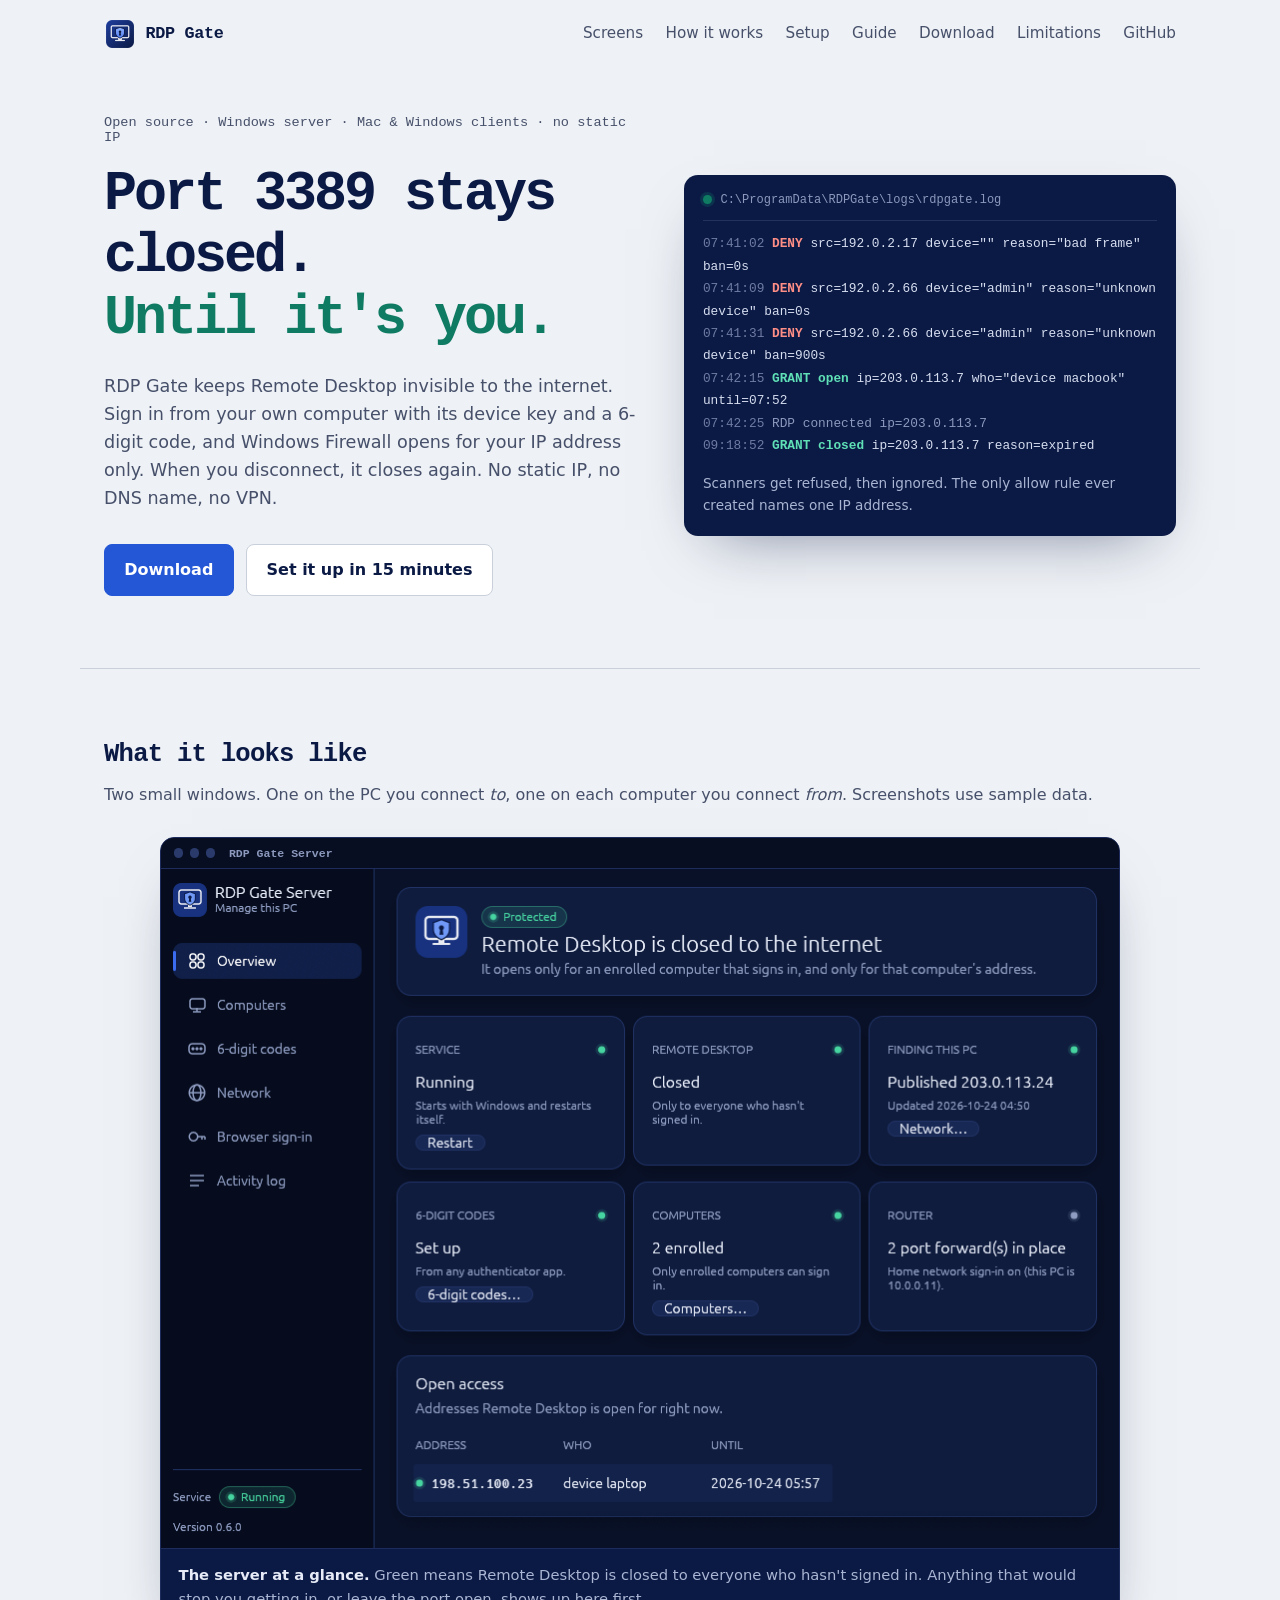
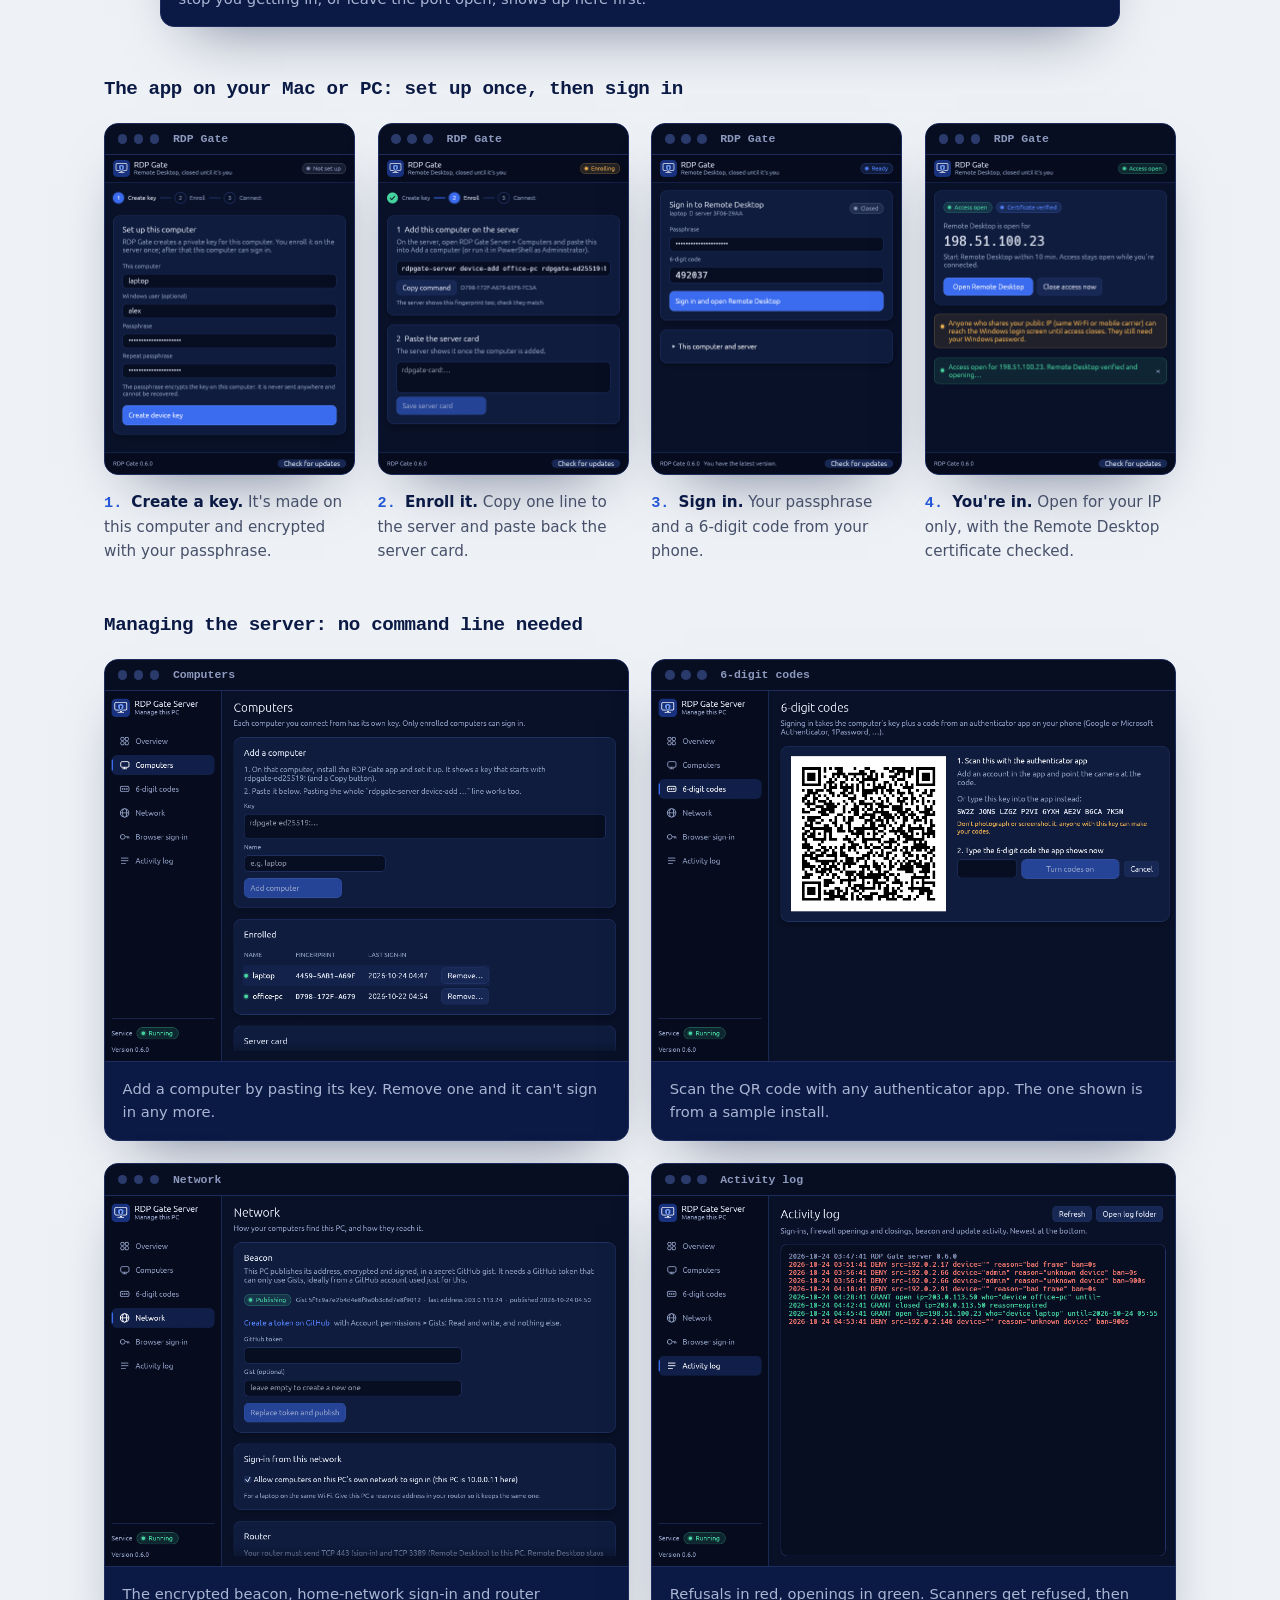
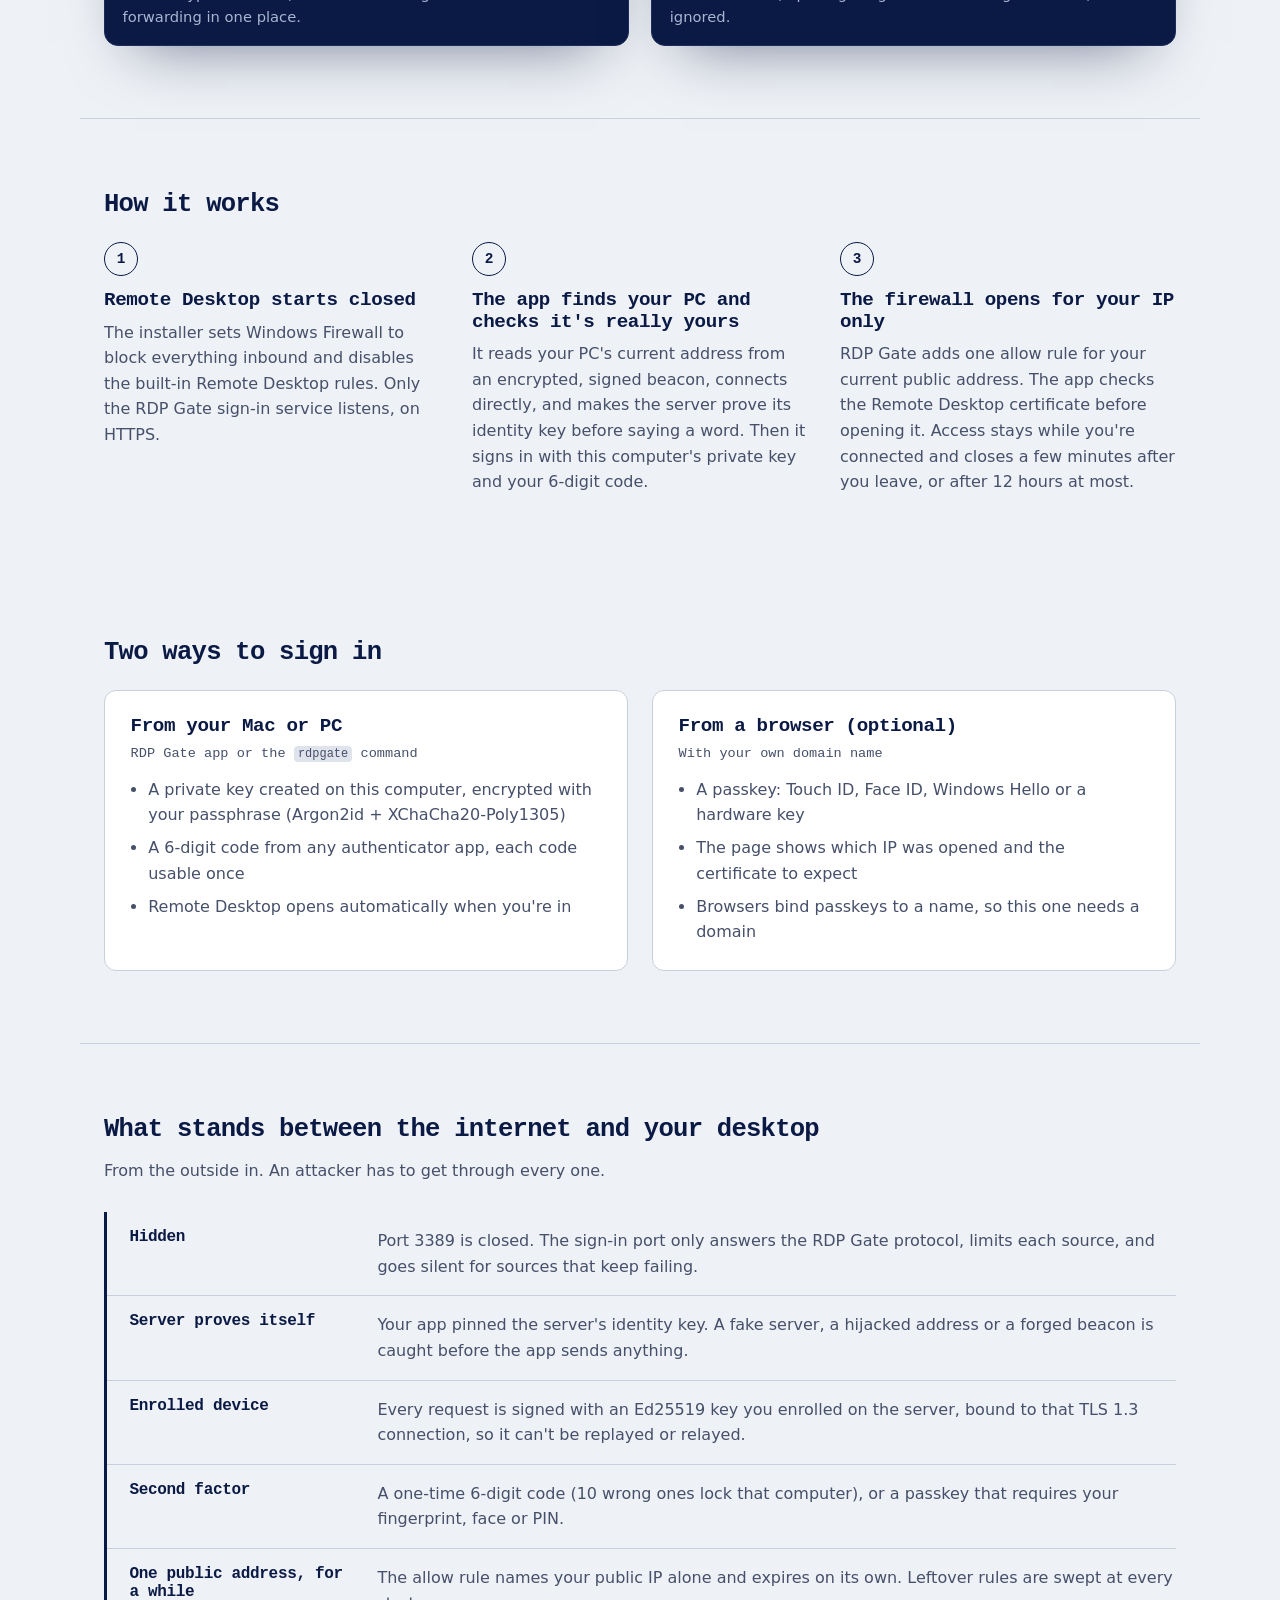
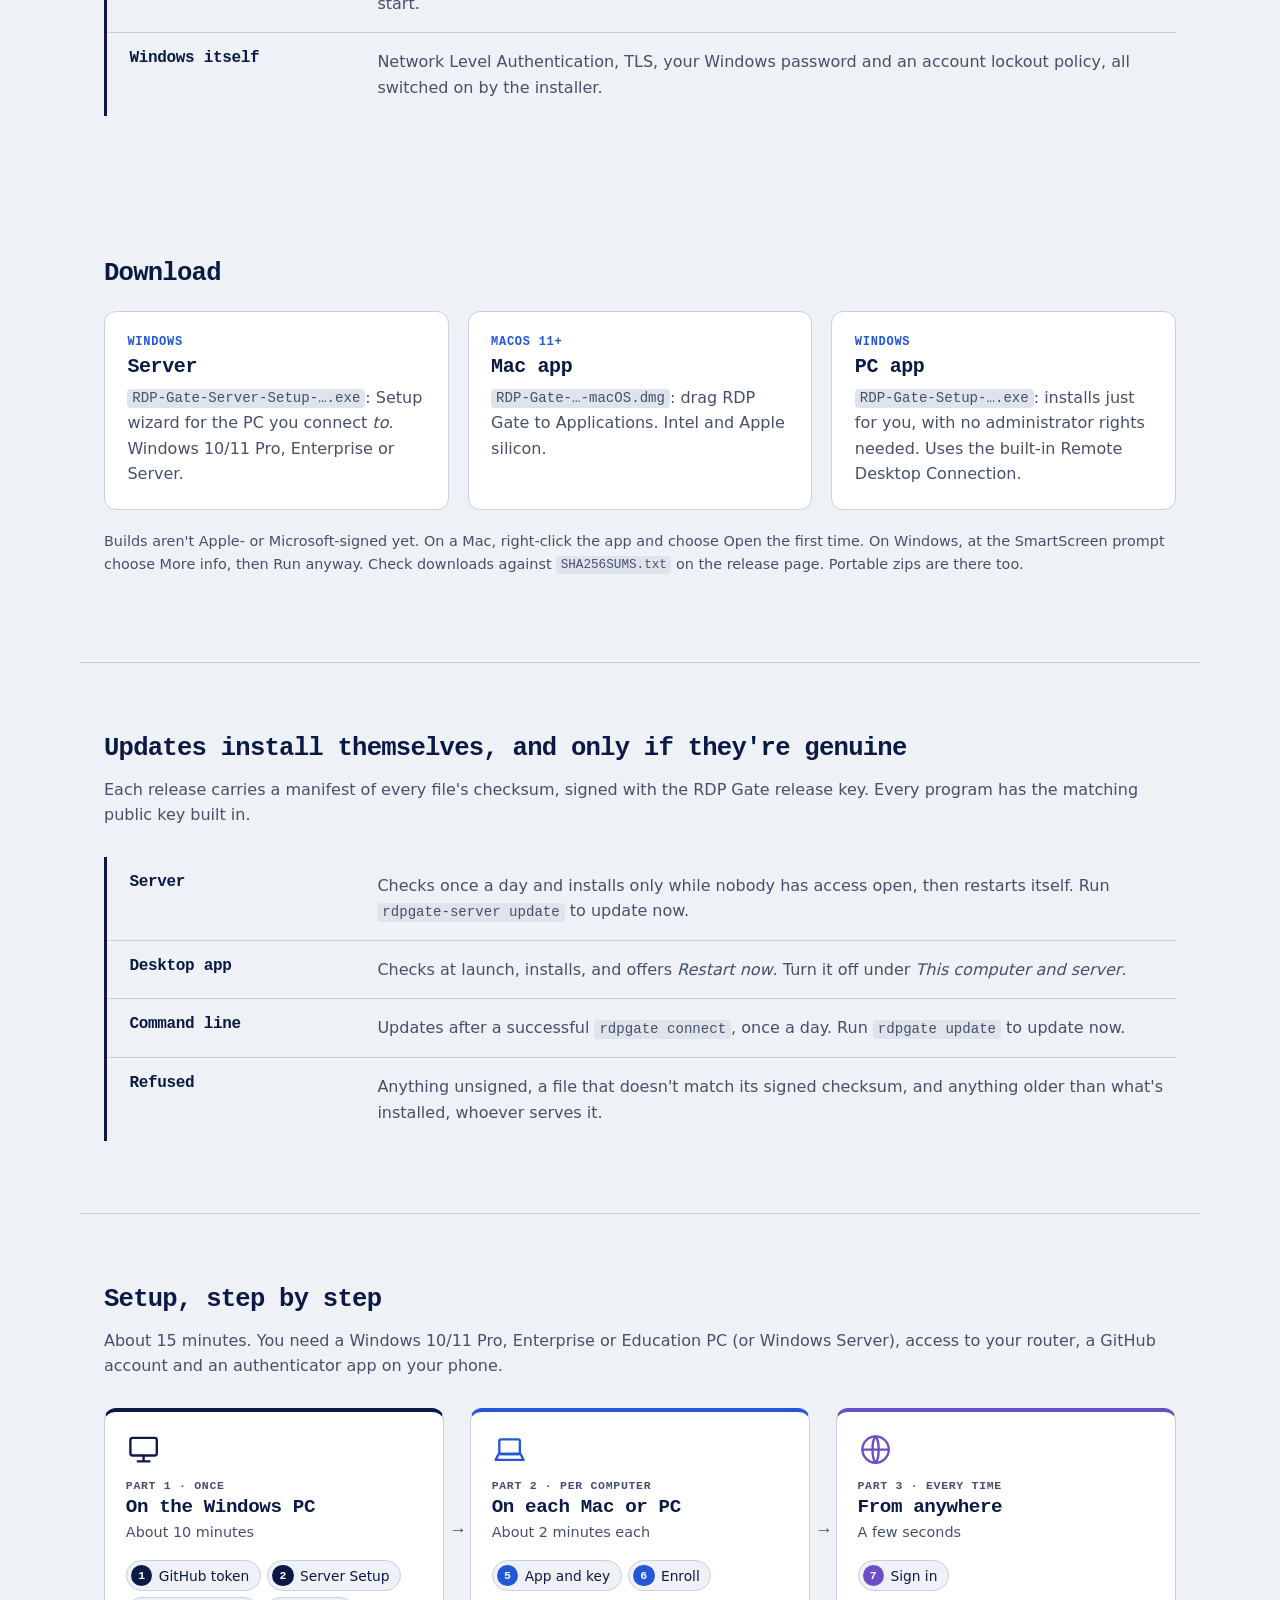
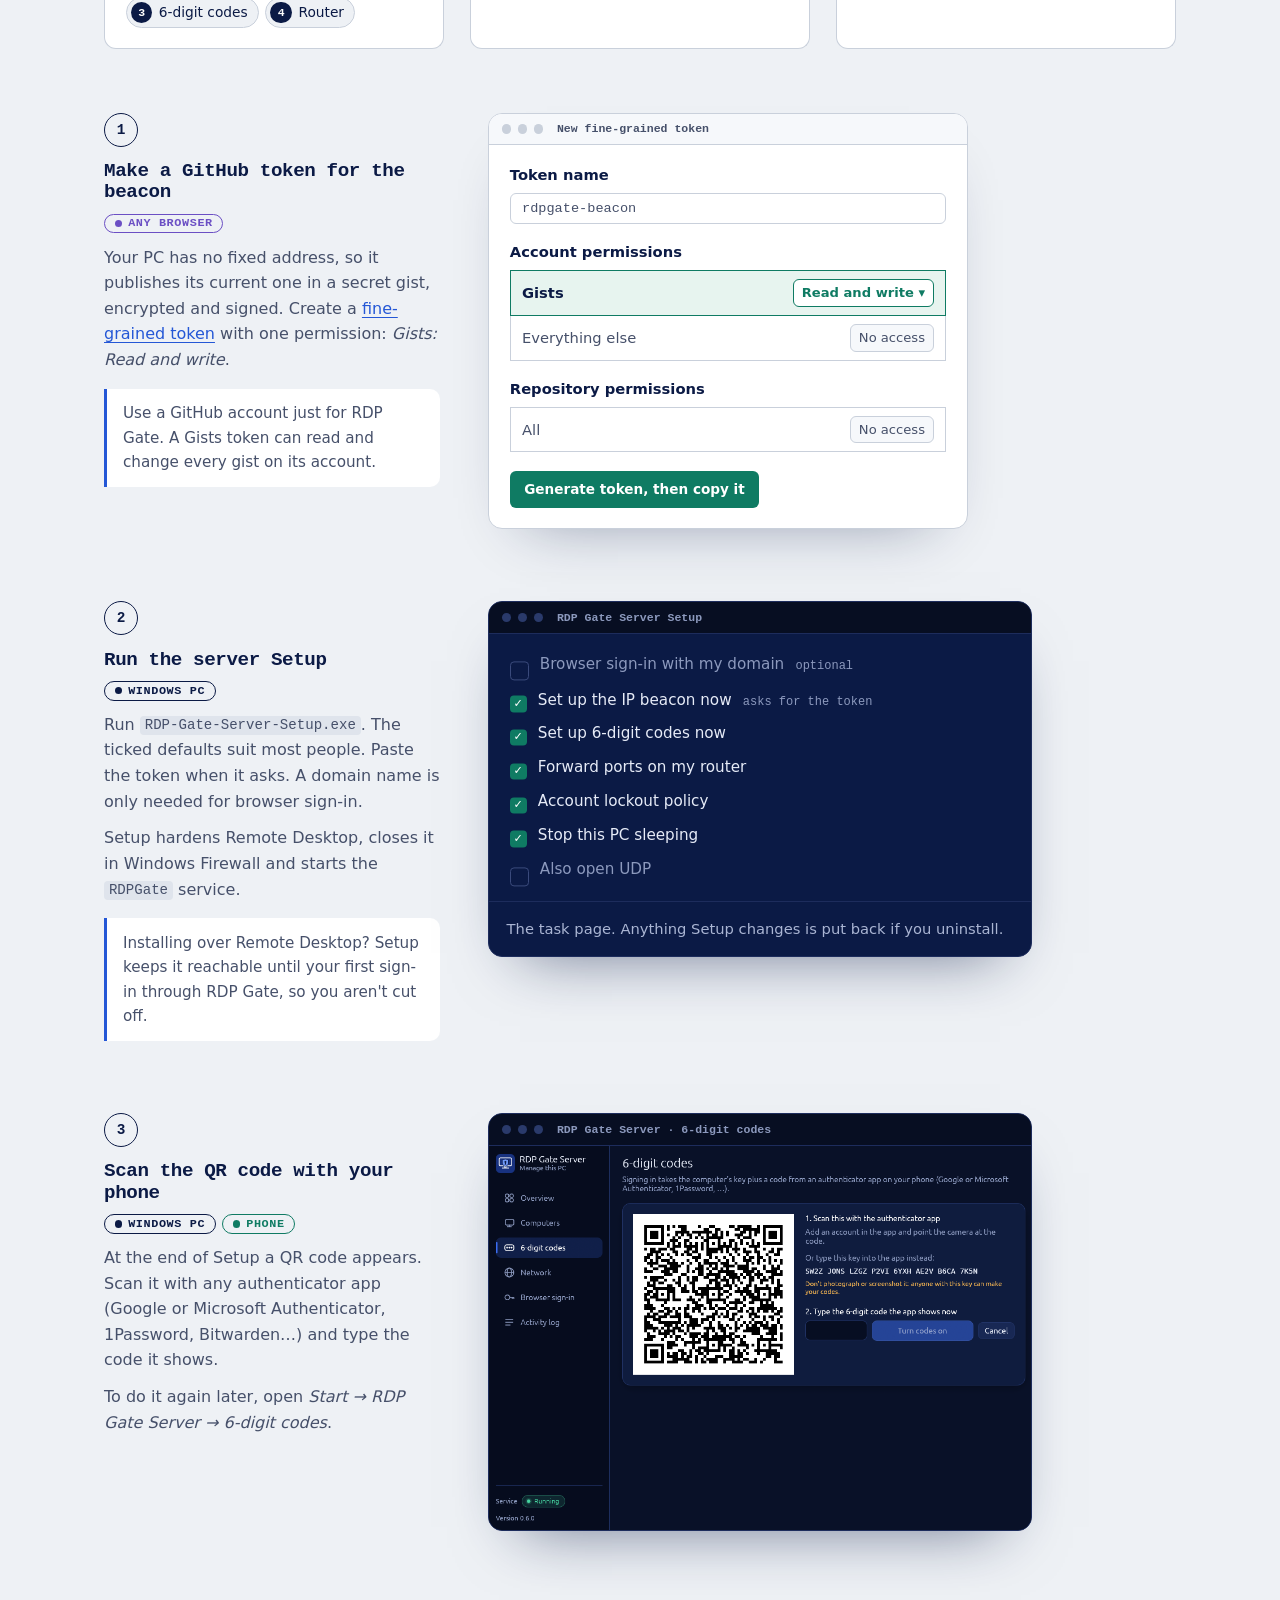
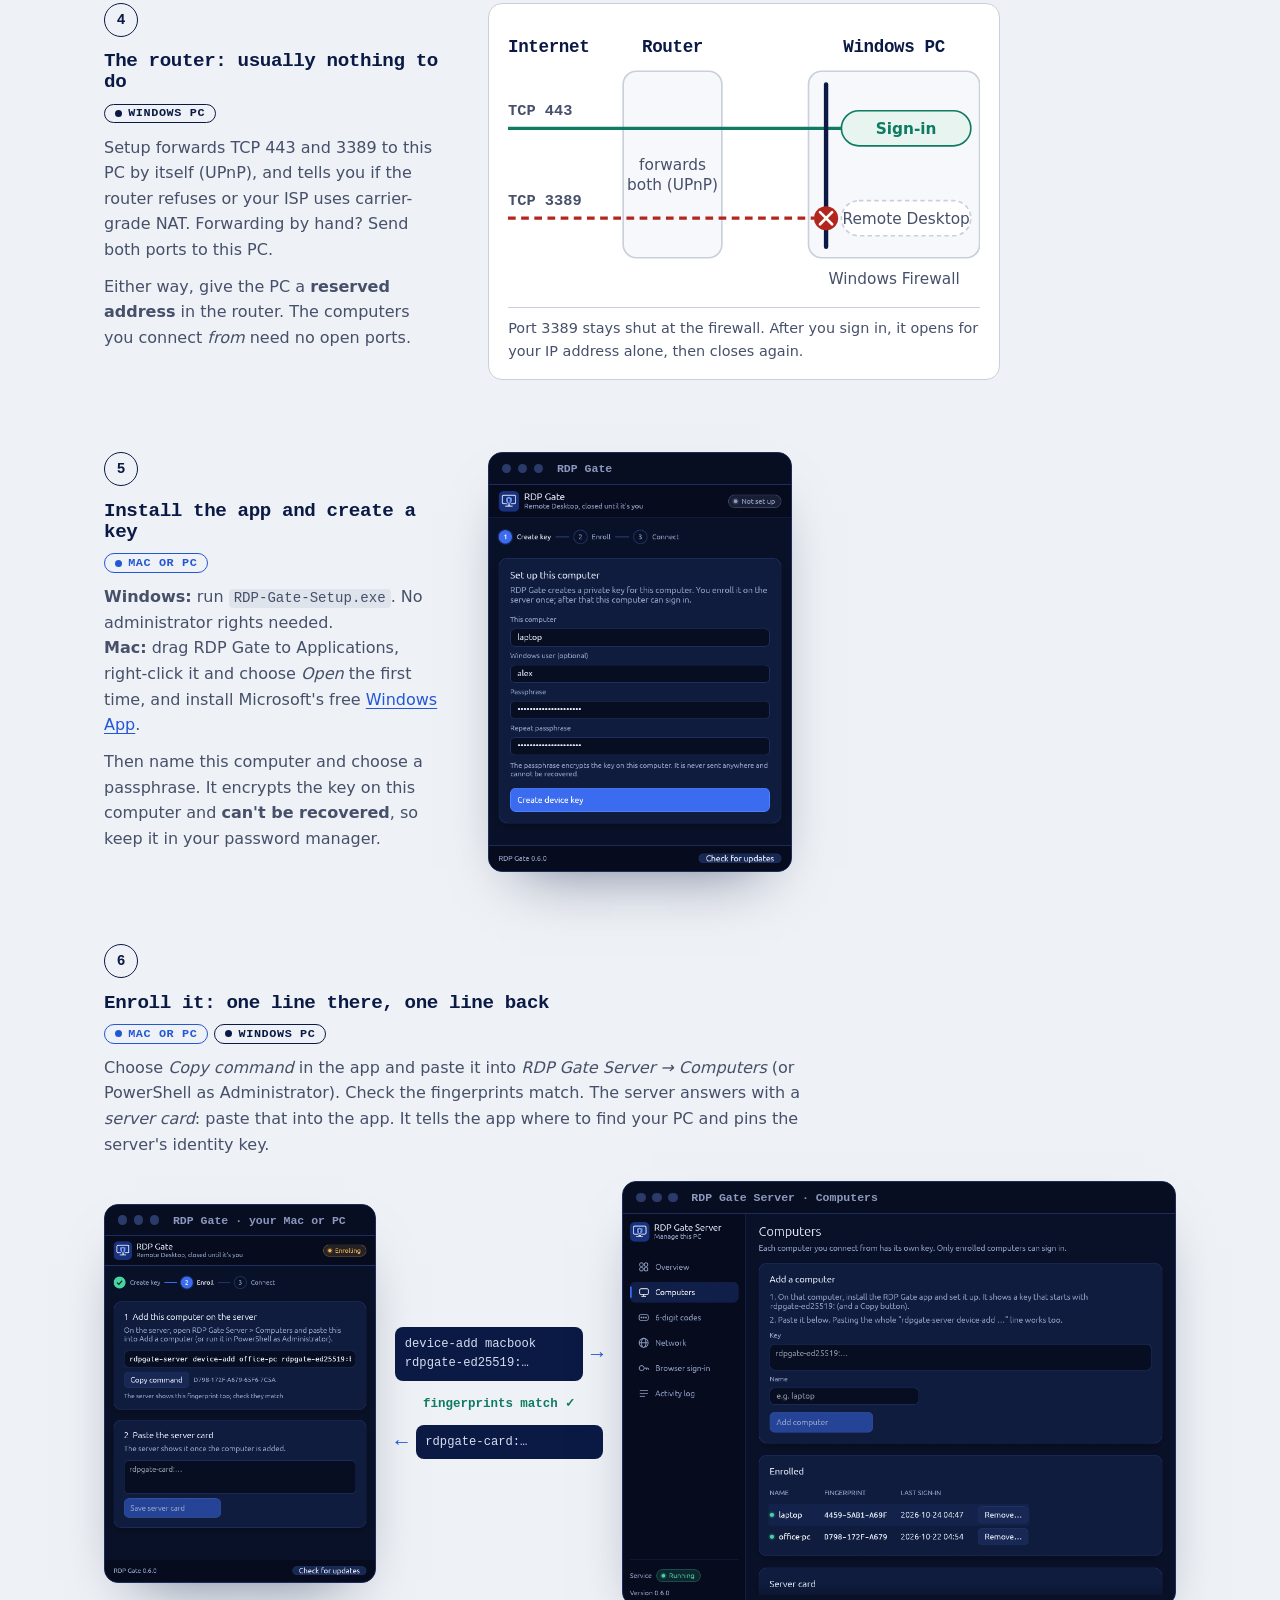
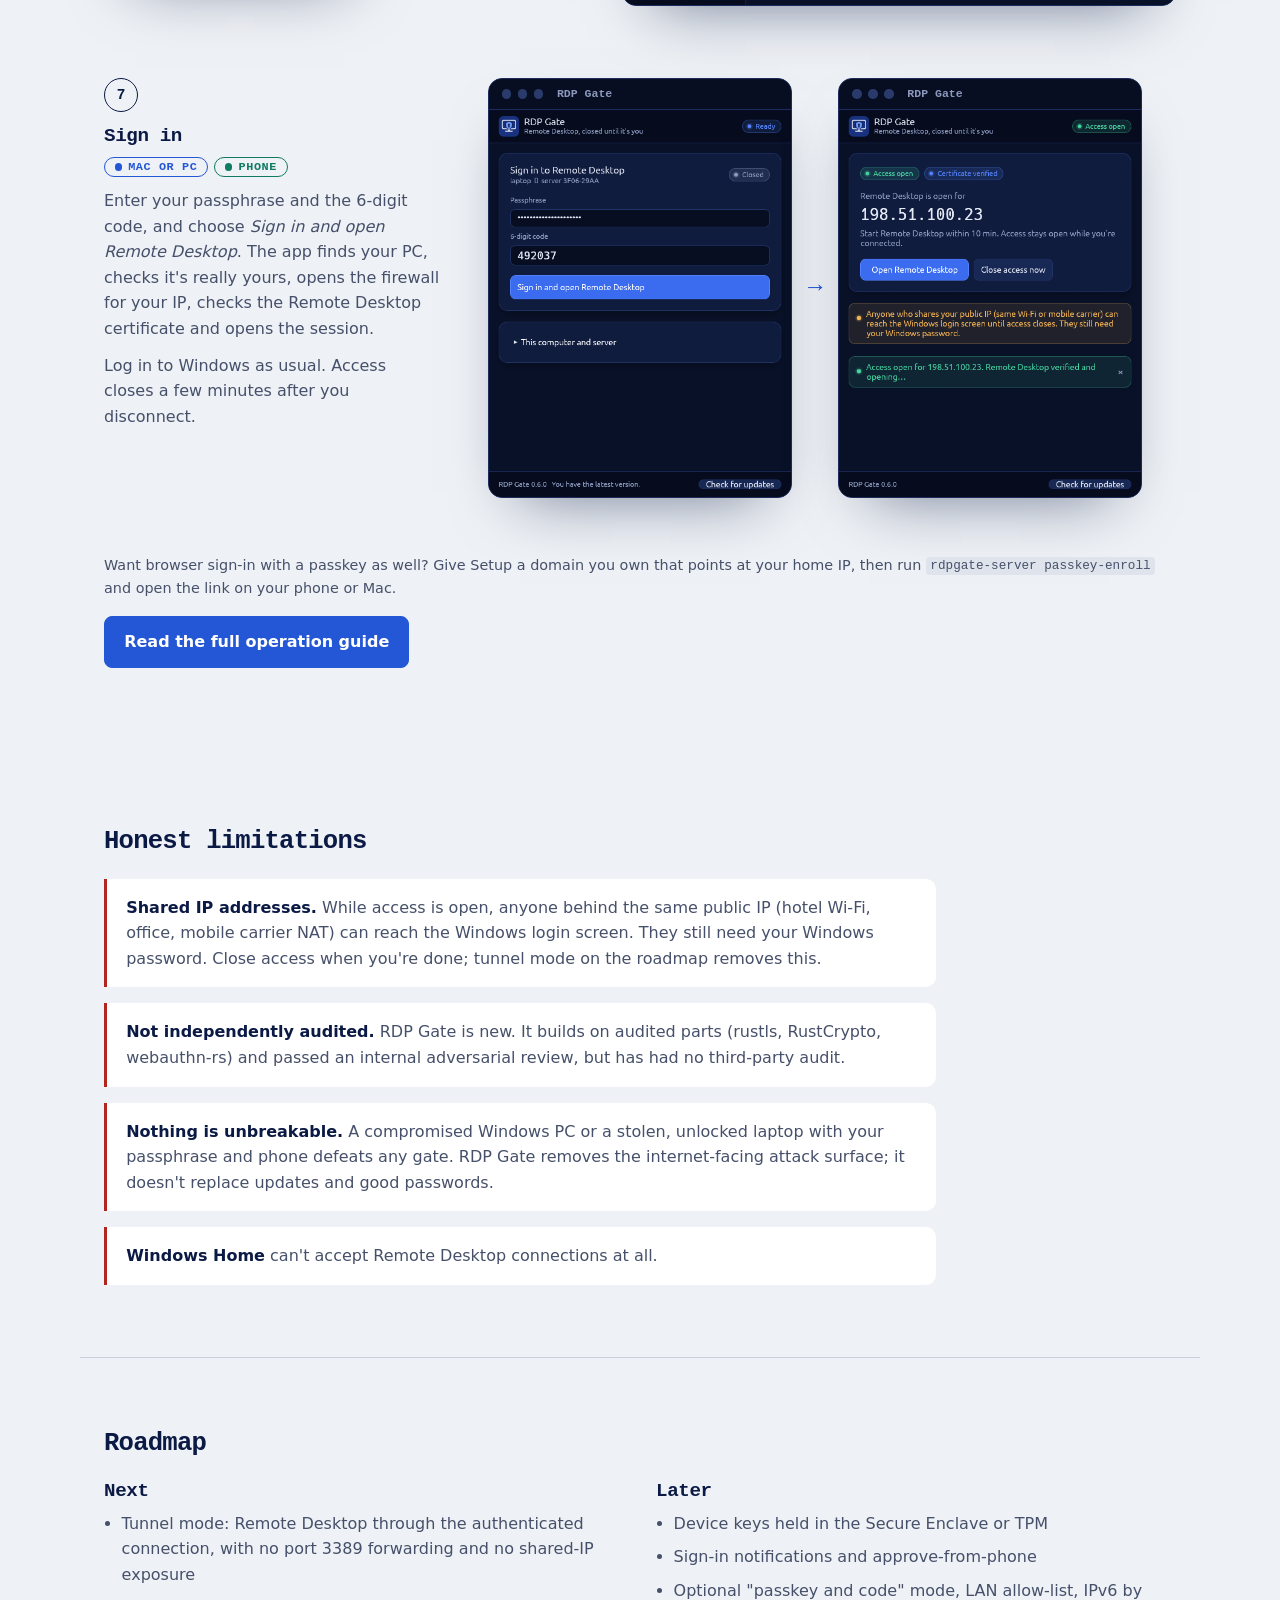
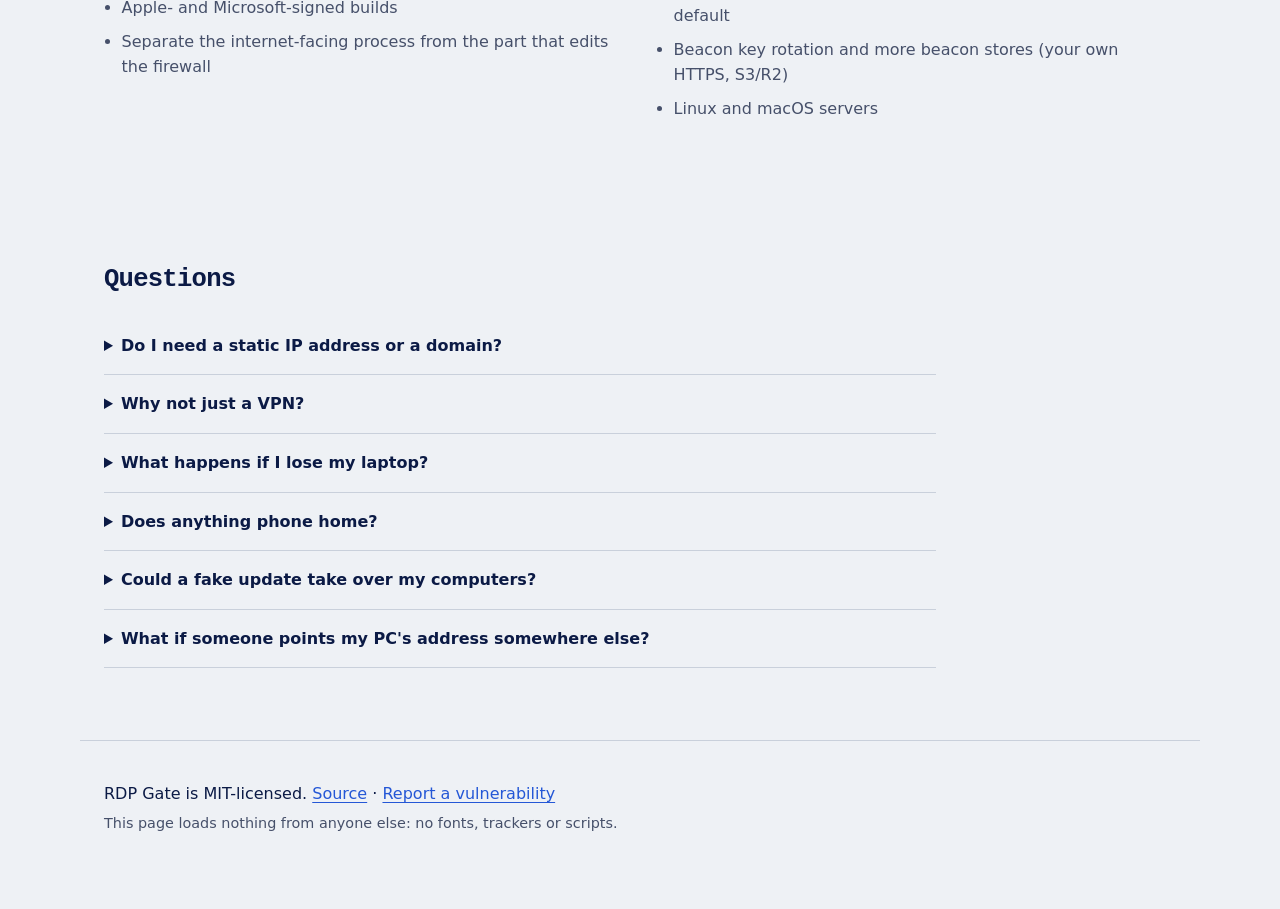
==== commit 417d0aaa: "Visual setup guide on the website The homepage Setup section was a list of paragraphs. It is now a v" ====
--- a/docs/index.html
+++ b/docs/index.html
@@ -207,36 +207,199 @@
 </section>
 
 <section id="setup" class="band">
-  <h2>Setup</h2>
-  <p class="section-lede">About 15 minutes. You need a Windows 10/11 Pro, Enterprise or Education PC (or Windows Server), access to your router, and a GitHub account.</p>
-  <ol class="setup">
-    <li>
-      <h3>Make a GitHub token for the beacon</h3>
-      <p>Use a free GitHub account just for RDP Gate: a Gists token can read and change every gist on its account. Create a <a href="https://github.com/settings/personal-access-tokens/new">fine-grained token</a> with only <em>Account permissions → Gists: Read and write</em>. Your PC uses it to publish its encrypted, signed address.</p>
-    </li>
-    <li>
-      <h3>Run the server Setup</h3>
-      <p>On the Windows PC, run <code>RDP-Gate-Server-Setup.exe</code> and click through. A domain name is optional (only for browser sign-in). Setup hardens Remote Desktop, configures Windows Firewall and your router, then asks for the token. At the end, leave <em>Set up 6-digit codes now</em> ticked and scan the QR code with your authenticator app.</p>
-    </li>
-    <li>
-      <h3>Your firewall and router: usually nothing to do</h3>
-      <p>Setup configures Windows Firewall itself and forwards TCP 443 and 3389 on your router automatically (UPnP). It tells you if the router refuses, or if your ISP uses carrier-grade NAT. If you have to forward by hand, send both ports to this PC. Either way, give the PC a reserved address in the router. Port 3389 stays shut until someone signs in. The apps on your Mac or PC need no open ports.</p>
-    </li>
-    <li>
-      <h3>Install the app on each computer</h3>
-      <p>Windows: run <code>RDP-Gate-Setup.exe</code>. It installs just for you, with no administrator rights needed. Mac: open the <code>.dmg</code> and drag RDP Gate to Applications, then right-click it and choose <em>Open</em> the first time. On a Mac you also need Microsoft's free <a href="https://apps.apple.com/app/windows-app/id1295203466">Windows App</a>.</p>
-    </li>
-    <li>
-      <h3>Enroll the computer</h3>
-      <p>In the app, name the computer and choose a passphrase. It shows one command; run it on the server in PowerShell as Administrator. Check that the fingerprints match, then paste the <em>server card</em> the server prints back into the app.</p>
-      <pre><code>rdpgate-server device-add macbook rdpgate-ed25519:…
-# → rdpgate-card:…   paste this into the app</code></pre>
-    </li>
-    <li>
-      <h3>Connect</h3>
-      <p>Enter your passphrase and 6-digit code and choose <em>Sign in and open Remote Desktop</em>. The app finds your PC, checks it's really yours, checks the Remote Desktop certificate, and opens the session. Then log in to Windows as usual.</p>
+  <h2>Setup, step by step</h2>
+  <p class="section-lede">About 15 minutes. You need a Windows 10/11 Pro, Enterprise or Education PC (or Windows Server), access to your router, a GitHub account and an authenticator app on your phone.</p>
+
+  <ol class="route" aria-label="Where each step happens">
+    <li class="at-server">
+      <svg viewBox="0 0 24 24" fill="none" stroke="currentColor" stroke-width="1.6" stroke-linecap="round" stroke-linejoin="round" aria-hidden="true"><rect x="3" y="4" width="18" height="12" rx="1.5"/><path d="M8 20h8M12 16v4"/></svg>
+      <p class="phase">Part 1 · once</p>
+      <h3>On the Windows PC</h3>
+      <p class="time">About 10 minutes</p>
+      <ul class="chips">
+        <li><a href="#vs-token"><b>1</b>GitHub token</a></li>
+        <li><a href="#vs-install"><b>2</b>Server Setup</a></li>
+        <li><a href="#vs-codes"><b>3</b>6-digit codes</a></li>
+        <li><a href="#vs-router"><b>4</b>Router</a></li>
+      </ul>
+    </li>
+    <li class="at-client">
+      <svg viewBox="0 0 24 24" fill="none" stroke="currentColor" stroke-width="1.6" stroke-linecap="round" stroke-linejoin="round" aria-hidden="true"><rect x="5" y="5" width="14" height="10" rx="1.2"/><path d="M2.5 19h19l-2-4h-15z"/></svg>
+      <p class="phase">Part 2 · per computer</p>
+      <h3>On each Mac or PC</h3>
+      <p class="time">About 2 minutes each</p>
+      <ul class="chips">
+        <li><a href="#vs-app"><b>5</b>App and key</a></li>
+        <li><a href="#vs-enroll"><b>6</b>Enroll</a></li>
+      </ul>
+    </li>
+    <li class="at-anywhere">
+      <svg viewBox="0 0 24 24" fill="none" stroke="currentColor" stroke-width="1.6" stroke-linecap="round" stroke-linejoin="round" aria-hidden="true"><circle cx="12" cy="12" r="9"/><path d="M3 12h18M12 3c2.8 3 2.8 15 0 18M12 3c-2.8 3-2.8 15 0 18"/></svg>
+      <p class="phase">Part 3 · every time</p>
+      <h3>From anywhere</h3>
+      <p class="time">A few seconds</p>
+      <ul class="chips">
+        <li><a href="#vs-connect"><b>7</b>Sign in</a></li>
+      </ul>
     </li>
   </ol>
+
+  <ol class="vsteps">
+
+    <li id="vs-token">
+      <div class="vstep-text">
+        <h3>Make a GitHub token for the beacon</h3>
+        <p class="where"><span class="at-anywhere">Any browser</span></p>
+        <p>Your PC has no fixed address, so it publishes its current one in a secret gist, encrypted and signed. Create a <a href="https://github.com/settings/personal-access-tokens/new">fine-grained token</a> with one permission: <em>Gists: Read and write</em>.</p>
+        <p class="note">Use a GitHub account just for RDP Gate. A Gists token can read and change every gist on its account.</p>
+      </div>
+      <figure class="vstep-visual mock" aria-label="Illustration of the token permissions to choose">
+        <div class="chrome"><span></span><span></span><span></span><b>New fine-grained token</b></div>
+        <div class="mock-body">
+          <p class="mock-k">Token name</p>
+          <p class="mock-field">rdpgate-beacon</p>
+          <p class="mock-k">Account permissions</p>
+          <div class="perm on"><span>Gists</span><span class="sel">Read and write ▾</span></div>
+          <div class="perm"><span>Everything else</span><span class="sel">No access</span></div>
+          <p class="mock-k">Repository permissions</p>
+          <div class="perm"><span>All</span><span class="sel">No access</span></div>
+          <p class="mock-btn">Generate token, then copy it</p>
+        </div>
+      </figure>
+    </li>
+
+    <li id="vs-install">
+      <div class="vstep-text">
+        <h3>Run the server Setup</h3>
+        <p class="where"><span class="at-server">Windows PC</span></p>
+        <p>Run <code>RDP-Gate-Server-Setup.exe</code>. The ticked defaults suit most people. Paste the token when it asks. A domain name is only needed for browser sign-in.</p>
+        <p>Setup hardens Remote Desktop, closes it in Windows Firewall and starts the <code>RDPGate</code> service.</p>
+        <p class="note">Installing over Remote Desktop? Setup keeps it reachable until your first sign-in through RDP Gate, so you aren't cut off.</p>
+      </div>
+      <figure class="vstep-visual window" aria-label="Illustration of the tasks in the server Setup wizard">
+        <div class="chrome"><span></span><span></span><span></span><b>RDP Gate Server Setup</b></div>
+        <ul class="tasks">
+          <li class="off">Browser sign-in with my domain <small>optional</small></li>
+          <li>Set up the IP beacon now <small>asks for the token</small></li>
+          <li>Set up 6-digit codes now</li>
+          <li>Forward ports on my router</li>
+          <li>Account lockout policy</li>
+          <li>Stop this PC sleeping</li>
+          <li class="off">Also open UDP</li>
+        </ul>
+        <figcaption>The task page. Anything Setup changes is put back if you uninstall.</figcaption>
+      </figure>
+    </li>
+
+    <li id="vs-codes">
+      <div class="vstep-text">
+        <h3>Scan the QR code with your phone</h3>
+        <p class="where"><span class="at-server">Windows PC</span><span class="at-phone">Phone</span></p>
+        <p>At the end of Setup a QR code appears. Scan it with any authenticator app (Google or Microsoft Authenticator, 1Password, Bitwarden…) and type the code it shows.</p>
+        <p>To do it again later, open <em>Start → RDP Gate Server → 6-digit codes</em>.</p>
+      </div>
+      <figure class="vstep-visual window">
+        <div class="chrome"><span></span><span></span><span></span><b>RDP Gate Server · 6-digit codes</b></div>
+        <a href="assets/screenshots/server-codes.png"><img src="assets/screenshots/server-codes.png" width="960" height="680" loading="lazy" alt="The 6-digit codes page with a sample QR code and a box for the first code"></a>
+      </figure>
+    </li>
+
+    <li id="vs-router">
+      <div class="vstep-text">
+        <h3>The router: usually nothing to do</h3>
+        <p class="where"><span class="at-server">Windows PC</span></p>
+        <p>Setup forwards TCP 443 and 3389 to this PC by itself (UPnP), and tells you if the router refuses or your ISP uses carrier-grade NAT. Forwarding by hand? Send both ports to this PC.</p>
+        <p>Either way, give the PC a <strong>reserved address</strong> in the router. The computers you connect <em>from</em> need no open ports.</p>
+      </div>
+      <figure class="vstep-visual diagram">
+        <svg viewBox="0 0 430 250" role="img" aria-labelledby="rt-t rt-d">
+          <title id="rt-t">The two ports on the way in</title>
+          <desc id="rt-d">The router forwards TCP 443 and TCP 3389 to the Windows PC. Windows Firewall lets 443 through to the RDP Gate sign-in service, and keeps 3389 shut until you sign in.</desc>
+          <text x="0" y="26" class="d-col">Internet</text>
+          <text x="150" y="26" class="d-col" text-anchor="middle">Router</text>
+          <text x="352" y="26" class="d-col" text-anchor="middle">Windows PC</text>
+
+          <rect x="105" y="44" width="90" height="170" rx="12" class="d-box"/>
+          <text x="150" y="134" class="d-small" text-anchor="middle">forwards</text>
+          <text x="150" y="152" class="d-small" text-anchor="middle">both (UPnP)</text>
+          <rect x="274" y="44" width="156" height="170" rx="12" class="d-box"/>
+
+          <line x1="0" y1="96" x2="304" y2="96" class="d-allow"/>
+          <text x="0" y="84" class="d-port">TCP 443</text>
+          <rect x="304" y="80" width="118" height="32" rx="16" class="d-pill-allow"/>
+          <text x="363" y="101" class="d-pill-text" text-anchor="middle">Sign-in</text>
+
+          <line x1="0" y1="178" x2="279" y2="178" class="d-deny"/>
+          <text x="0" y="166" class="d-port">TCP 3389</text>
+          <rect x="304" y="162" width="118" height="32" rx="16" class="d-pill-off"/>
+          <text x="363" y="183" class="d-pill-text off" text-anchor="middle">Remote Desktop</text>
+
+          <line x1="290" y1="56" x2="290" y2="204" class="d-wall"/>
+          <circle cx="290" cy="178" r="11" class="d-stop"/>
+          <path d="M284.5 172.5l11 11M295.5 172.5l-11 11" class="d-x"/>
+          <text x="352" y="238" class="d-small" text-anchor="middle">Windows Firewall</text>
+        </svg>
+        <figcaption>Port 3389 stays shut at the firewall. After you sign in, it opens for your IP address alone, then closes again.</figcaption>
+      </figure>
+    </li>
+
+    <li id="vs-app">
+      <div class="vstep-text">
+        <h3>Install the app and create a key</h3>
+        <p class="where"><span class="at-client">Mac or PC</span></p>
+        <p><strong>Windows:</strong> run <code>RDP-Gate-Setup.exe</code>. No administrator rights needed.<br><strong>Mac:</strong> drag RDP Gate to Applications, right-click it and choose <em>Open</em> the first time, and install Microsoft's free <a href="https://apps.apple.com/app/windows-app/id1295203466">Windows App</a>.</p>
+        <p>Then name this computer and choose a passphrase. It encrypts the key on this computer and <strong>can't be recovered</strong>, so keep it in your password manager.</p>
+      </div>
+      <figure class="vstep-visual window app">
+        <div class="chrome"><span></span><span></span><span></span><b>RDP Gate</b></div>
+        <a href="assets/screenshots/app-setup.png"><img src="assets/screenshots/app-setup.png" width="500" height="640" loading="lazy" alt="Set up this computer: name, Windows user and passphrase fields, and a Create device key button"></a>
+      </figure>
+    </li>
+
+    <li id="vs-enroll" class="full">
+      <div class="vstep-text">
+        <h3>Enroll it: one line there, one line back</h3>
+        <p class="where"><span class="at-client">Mac or PC</span><span class="at-server">Windows PC</span></p>
+        <p>Choose <em>Copy command</em> in the app and paste it into <em>RDP Gate Server → Computers</em> (or PowerShell as Administrator). Check the fingerprints match. The server answers with a <em>server card</em>: paste that into the app. It tells the app where to find your PC and pins the server's identity key.</p>
+      </div>
+      <div class="vstep-visual exchange">
+        <figure class="window app">
+          <div class="chrome"><span></span><span></span><span></span><b>RDP Gate · your Mac or PC</b></div>
+          <a href="assets/screenshots/app-enroll.png"><img src="assets/screenshots/app-enroll.png" width="500" height="640" loading="lazy" alt="Enroll this computer: a one-line command to copy to the server, its fingerprint, and a box for the server card"></a>
+        </figure>
+        <div class="hops" aria-hidden="true">
+          <p class="hop"><code>device-add macbook rdpgate-ed25519:…</code><span>→</span></p>
+          <p class="hop check">fingerprints match ✓</p>
+          <p class="hop back"><span>←</span><code>rdpgate-card:…</code></p>
+        </div>
+        <figure class="window">
+          <div class="chrome"><span></span><span></span><span></span><b>RDP Gate Server · Computers</b></div>
+          <a href="assets/screenshots/server-computers.png"><img src="assets/screenshots/server-computers.png" width="960" height="680" loading="lazy" alt="Computers page of RDP Gate Server: paste a computer's key to add it, and a list of enrolled computers"></a>
+        </figure>
+      </div>
+    </li>
+
+    <li id="vs-connect">
+      <div class="vstep-text">
+        <h3>Sign in</h3>
+        <p class="where"><span class="at-client">Mac or PC</span><span class="at-phone">Phone</span></p>
+        <p>Enter your passphrase and the 6-digit code, and choose <em>Sign in and open Remote Desktop</em>. The app finds your PC, checks it's really yours, opens the firewall for your IP, checks the Remote Desktop certificate and opens the session.</p>
+        <p>Log in to Windows as usual. Access closes a few minutes after you disconnect.</p>
+      </div>
+      <div class="vstep-visual pair">
+        <figure class="window app">
+          <div class="chrome"><span></span><span></span><span></span><b>RDP Gate</b></div>
+          <a href="assets/screenshots/app-signin.png"><img src="assets/screenshots/app-signin.png" width="500" height="640" loading="lazy" alt="Sign in to Remote Desktop: passphrase and 6-digit code fields"></a>
+        </figure>
+        <span class="arrow" aria-hidden="true">→</span>
+        <figure class="window app">
+          <div class="chrome"><span></span><span></span><span></span><b>RDP Gate</b></div>
+          <a href="assets/screenshots/app-open.png"><img src="assets/screenshots/app-open.png" width="500" height="640" loading="lazy" alt="Access open for one IP address, with the Remote Desktop certificate verified"></a>
+        </figure>
+      </div>
+    </li>
+  </ol>
+
   <p class="fine">Want browser sign-in with a passkey as well? Give Setup a domain you own that points at your home IP, then run <code>rdpgate-server passkey-enroll</code> and open the link on your phone or Mac.</p>
   <p><a class="btn primary" href="guide.html">Read the full operation guide</a></p>
 </section>
--- a/docs/site.css
+++ b/docs/site.css
@@ -228,6 +228,156 @@
   line-height: 1.6;
 }
 
+/* ---- visual setup guide (index.html#setup) ---------------------------- */
+/* Where each step happens: one colour per place, used by the route cards
+   and the small "where" tags on every step. */
+.at-server { --place: var(--ink); }
+.at-client { --place: var(--action); }
+.at-phone { --place: var(--allow); }
+.at-anywhere { --place: #6b4fc4; }
+
+.route { list-style: none; margin: 0 0 4rem; padding: 0; display: grid; grid-template-columns: repeat(3, minmax(0, 1fr)); gap: 1.6rem; }
+.route > li { position: relative; min-width: 0; background: #fff; border: 1px solid var(--rule); border-top: 4px solid var(--place); border-radius: 12px; padding: 1.3rem 1.3rem 1.25rem; }
+.route > li + li::before {
+  content: "→";
+  position: absolute;
+  left: -1.6rem;
+  top: 50%;
+  width: 1.6rem;
+  transform: translateY(-50%);
+  text-align: center;
+  font: 700 1.1rem var(--mono);
+  color: var(--ink-soft);
+}
+.route svg { display: block; width: 2.2rem; height: 2.2rem; color: var(--place); margin-bottom: .7rem; }
+.route .phase { font: 600 .72rem var(--mono); text-transform: uppercase; letter-spacing: .06em; color: var(--ink-soft); margin: 0; }
+.route h3 { margin: .35rem 0 .15rem; }
+.route .time { font-size: .9rem; color: var(--ink-soft); margin: 0 0 1rem; }
+.chips { display: flex; flex-wrap: wrap; gap: .4rem; list-style: none; margin: 0; padding: 0; }
+.chips a {
+  display: inline-flex;
+  align-items: center;
+  gap: .4rem;
+  padding: .2rem .65rem .2rem .25rem;
+  border: 1px solid var(--rule);
+  border-radius: 999px;
+  background: var(--paper);
+  color: var(--ink);
+  font-size: .86rem;
+  text-decoration: none;
+}
+.chips a:hover { border-color: var(--place); }
+.chips b { display: inline-grid; place-items: center; width: 1.35rem; height: 1.35rem; border-radius: 50%; background: var(--place); color: #fff; font: 700 .72rem var(--mono); }
+
+.vsteps { list-style: none; margin: 0; padding: 0; counter-reset: v; display: grid; gap: 4.5rem; }
+.vsteps > li {
+  counter-increment: v;
+  display: grid;
+  grid-template-columns: minmax(0, 21rem) minmax(0, 1fr);
+  gap: 1.5rem 3rem;
+  align-items: start;
+  scroll-margin-top: 1.5rem;
+}
+.vsteps > li.full { grid-template-columns: minmax(0, 1fr); }
+.vsteps > li.full .vstep-text { max-width: 46rem; }
+.vstep-text h3::before {
+  content: counter(v);
+  display: grid;
+  place-items: center;
+  width: 2rem;
+  height: 2rem;
+  border-radius: 50%;
+  border: 1.5px solid var(--ink);
+  font: 700 .9rem var(--mono);
+  margin-bottom: .9rem;
+}
+.vstep-text p { color: var(--ink-soft); margin: .7rem 0 0; }
+.vstep-text .note { margin-top: 1rem; }
+.where { display: flex; flex-wrap: wrap; gap: .4rem; margin: .6rem 0 0 !important; }
+.where span {
+  display: inline-flex;
+  align-items: center;
+  gap: .4rem;
+  font: 600 .74rem var(--mono);
+  text-transform: uppercase;
+  letter-spacing: .05em;
+  color: var(--place);
+  border: 1px solid currentColor;
+  border-radius: 999px;
+  padding: .12rem .6rem;
+}
+.where span::before { content: ""; width: .45rem; height: .45rem; border-radius: 50%; background: currentColor; }
+.vstep-visual { margin: 0; min-width: 0; }
+.vstep-visual.app, .vsteps .window.app { max-width: 19rem; }
+
+/* light mock of a browser form (the GitHub token page, not a screenshot) */
+.mock { background: #fff; border: 1px solid var(--rule); border-radius: 14px; overflow: hidden; box-shadow: 0 28px 60px -38px rgba(11, 26, 69, .45); max-width: 30rem; }
+.mock .chrome { display: flex; align-items: center; gap: .4rem; padding: .55rem .8rem; background: #f6f8fb; border-bottom: 1px solid var(--rule); }
+.mock .chrome span { width: .6rem; height: .6rem; border-radius: 50%; background: var(--rule); }
+.mock .chrome b { font: 600 .72rem var(--mono); color: var(--ink-soft); margin-left: .45rem; }
+.mock-body { padding: 1.1rem 1.3rem 1.3rem; font-size: .92rem; }
+.mock-k { font-weight: 600; margin: 1rem 0 .4rem; }
+.mock-k:first-child { margin-top: 0; }
+.mock-field { margin: 0; padding: .45rem .7rem; border: 1px solid var(--rule); border-radius: 6px; font: .85rem var(--mono); color: var(--ink-soft); }
+.perm { display: flex; justify-content: space-between; align-items: center; gap: 1rem; padding: .5rem .7rem; border: 1px solid var(--rule); color: var(--ink-soft); }
+.perm + .perm { border-top: 0; }
+.perm .sel { font-size: .82rem; padding: .15rem .5rem; border: 1px solid var(--rule); border-radius: 6px; background: #f6f8fb; white-space: nowrap; }
+.perm.on { color: var(--ink); font-weight: 600; background: #e7f4ef; border-color: var(--allow); }
+.perm.on .sel { border-color: var(--allow); color: var(--allow); background: #fff; }
+.mock-btn { display: inline-block; margin: 1.2rem 0 0; padding: .45rem .9rem; border-radius: 6px; background: var(--allow); color: #fff; font-weight: 600; font-size: .85rem; }
+
+/* the Setup wizard's task list, drawn on the dark window frame */
+.tasks { list-style: none; margin: 0; padding: 1.1rem 1.3rem; display: grid; gap: .6rem; color: #e6ebf7; font-size: .95rem; }
+.tasks li { display: flex; align-items: baseline; gap: .7rem; }
+.tasks li::before {
+  content: "✓";
+  flex: none;
+  display: inline-grid;
+  place-items: center;
+  width: 1.05rem;
+  height: 1.05rem;
+  border-radius: 4px;
+  background: var(--allow);
+  color: #fff;
+  font: 700 .7rem/1 var(--sans);
+  transform: translateY(.15rem);
+}
+.tasks li.off { color: #8c99bd; }
+.tasks li.off::before { content: ""; background: transparent; border: 1.5px solid #3a4a7c; }
+.tasks small { font: .75rem var(--mono); color: #8c99bd; }
+.vstep-visual.window { max-width: 34rem; }
+
+/* router and firewall diagram */
+.diagram { background: #fff; border: 1px solid var(--rule); border-radius: 14px; padding: 1.2rem 1.2rem .4rem; max-width: 32rem; }
+.diagram svg { display: block; width: 100%; height: auto; font-family: var(--sans); }
+.diagram figcaption { font-size: .9rem; color: var(--ink-soft); padding: .6rem 0 .6rem; border-top: 1px solid var(--rule); margin-top: .6rem; }
+.d-col { font: 700 16px var(--mono); fill: var(--ink); letter-spacing: -0.02em; }
+.d-small { font-size: 14px; fill: var(--ink-soft); }
+.d-port { font: 600 14px var(--mono); fill: var(--ink-soft); }
+.d-box { fill: #f6f8fb; stroke: var(--rule); stroke-width: 1.5; }
+.d-allow { stroke: var(--allow); stroke-width: 3; }
+.d-deny { stroke: var(--deny); stroke-width: 3; stroke-dasharray: 7 5; }
+.d-wall { stroke: var(--ink); stroke-width: 4; stroke-linecap: round; }
+.d-stop { fill: var(--deny); }
+.d-x { stroke: #fff; stroke-width: 2.4; stroke-linecap: round; }
+.d-pill-allow { fill: #e7f4ef; stroke: var(--allow); stroke-width: 1.5; }
+.d-pill-off { fill: #fff; stroke: var(--rule); stroke-width: 1.5; stroke-dasharray: 4 3; }
+.d-pill-text { font-size: 14px; font-weight: 600; fill: var(--allow); }
+.d-pill-text.off { fill: var(--ink-soft); font-weight: 500; }
+
+/* two windows with what travels between them */
+.exchange { display: grid; grid-template-columns: minmax(0, 17rem) minmax(0, 13rem) minmax(0, 1fr); gap: 1.2rem; align-items: center; }
+.exchange .window.app { max-width: none; }
+.hops { display: grid; gap: .9rem; }
+.hop { margin: 0; display: flex; align-items: center; gap: .5rem; font-size: .85rem; }
+.hop code { flex: 1; min-width: 0; overflow-wrap: anywhere; background: var(--panel) !important; color: var(--panel-text); padding: .45rem .6rem !important; border-radius: 8px !important; font-size: .76rem; }
+.hop span { flex: none; font: 700 1.3rem var(--mono); color: var(--action); }
+.hop.check { justify-content: center; font: 600 .78rem var(--mono); color: var(--allow); }
+.pair { display: flex; align-items: center; gap: 1rem; }
+.pair .window.app { flex: 1 1 0; }
+.pair .arrow { flex: none; font: 700 1.5rem var(--mono); color: var(--action); }
+.vsteps + .fine { margin-top: 3.5rem; }
+
 /* ---- limitations ------------------------------------------------------ */
 .limits ul { list-style: none; margin: 0; padding: 0; display: grid; gap: 1rem; max-width: 52rem; }
 .limits li { padding: 1rem 1.2rem; border-left: 3px solid var(--deny); background: #fff; border-radius: 0 10px 10px 0; color: var(--ink-soft); }
@@ -307,6 +457,18 @@
   .spec th, .spec td { display: block; width: auto !important; }
   .spec th { padding-bottom: 0; }
   .spec.ports th, .spec.ports td { display: table-cell; }
+  .route { grid-template-columns: minmax(0, 1fr); gap: 1.4rem; margin-bottom: 3rem; }
+  .route > li + li::before { content: "↓"; left: 50%; top: -1.4rem; width: auto; transform: translate(-50%, -.1rem); font-size: 1rem; line-height: 1.4rem; }
+  .vsteps { gap: 3.5rem; }
+  .vsteps > li { grid-template-columns: minmax(0, 1fr); }
+  .exchange { grid-template-columns: minmax(0, 1fr); max-width: 30rem; }
+  .exchange .window.app { max-width: 19rem; }
+  .hop span { transform: rotate(90deg); }
+  .diagram { padding: .9rem .8rem .3rem; }
+}
+@media (max-width: 480px) {
+  .pair { gap: .5rem; }
+  .pair .arrow { font-size: 1.1rem; }
 }
 @media (max-width: 1000px) and (min-width: 861px) {
   .shots { grid-template-columns: repeat(2, minmax(0, 1fr)); }
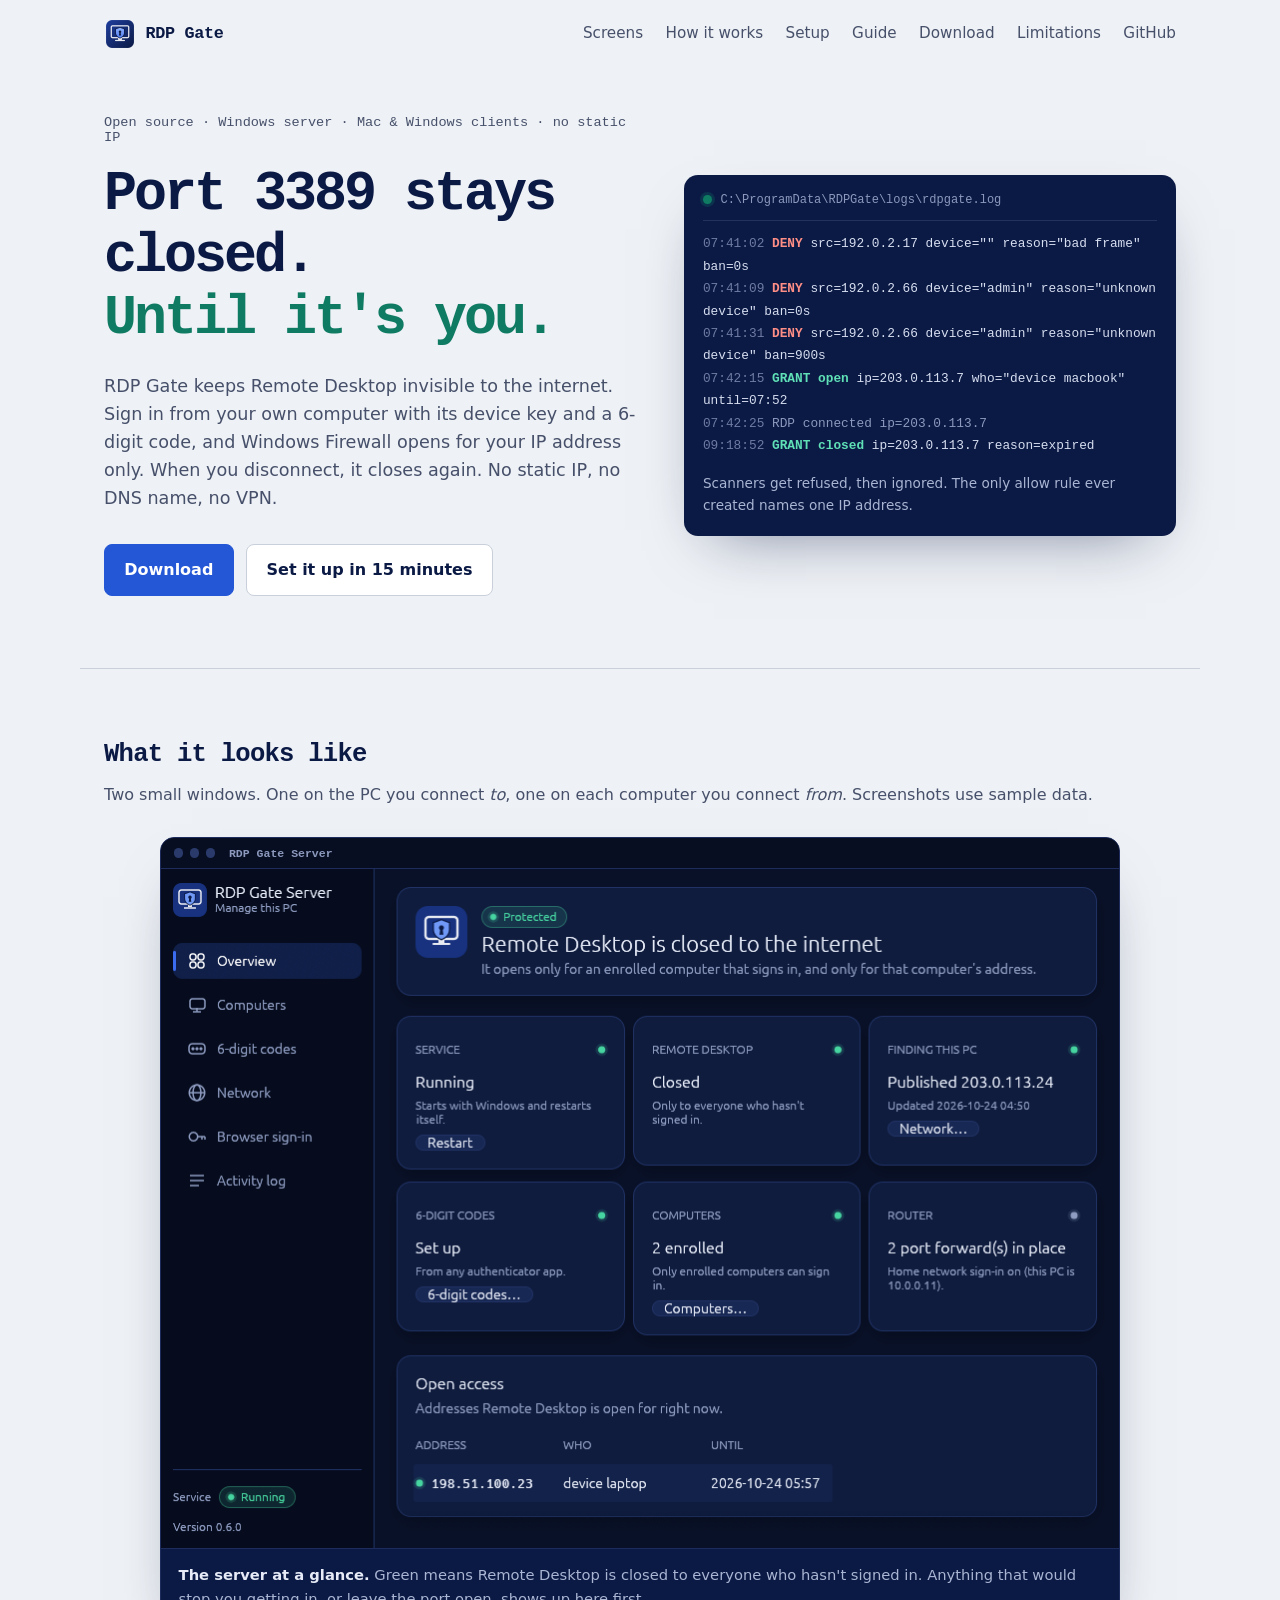
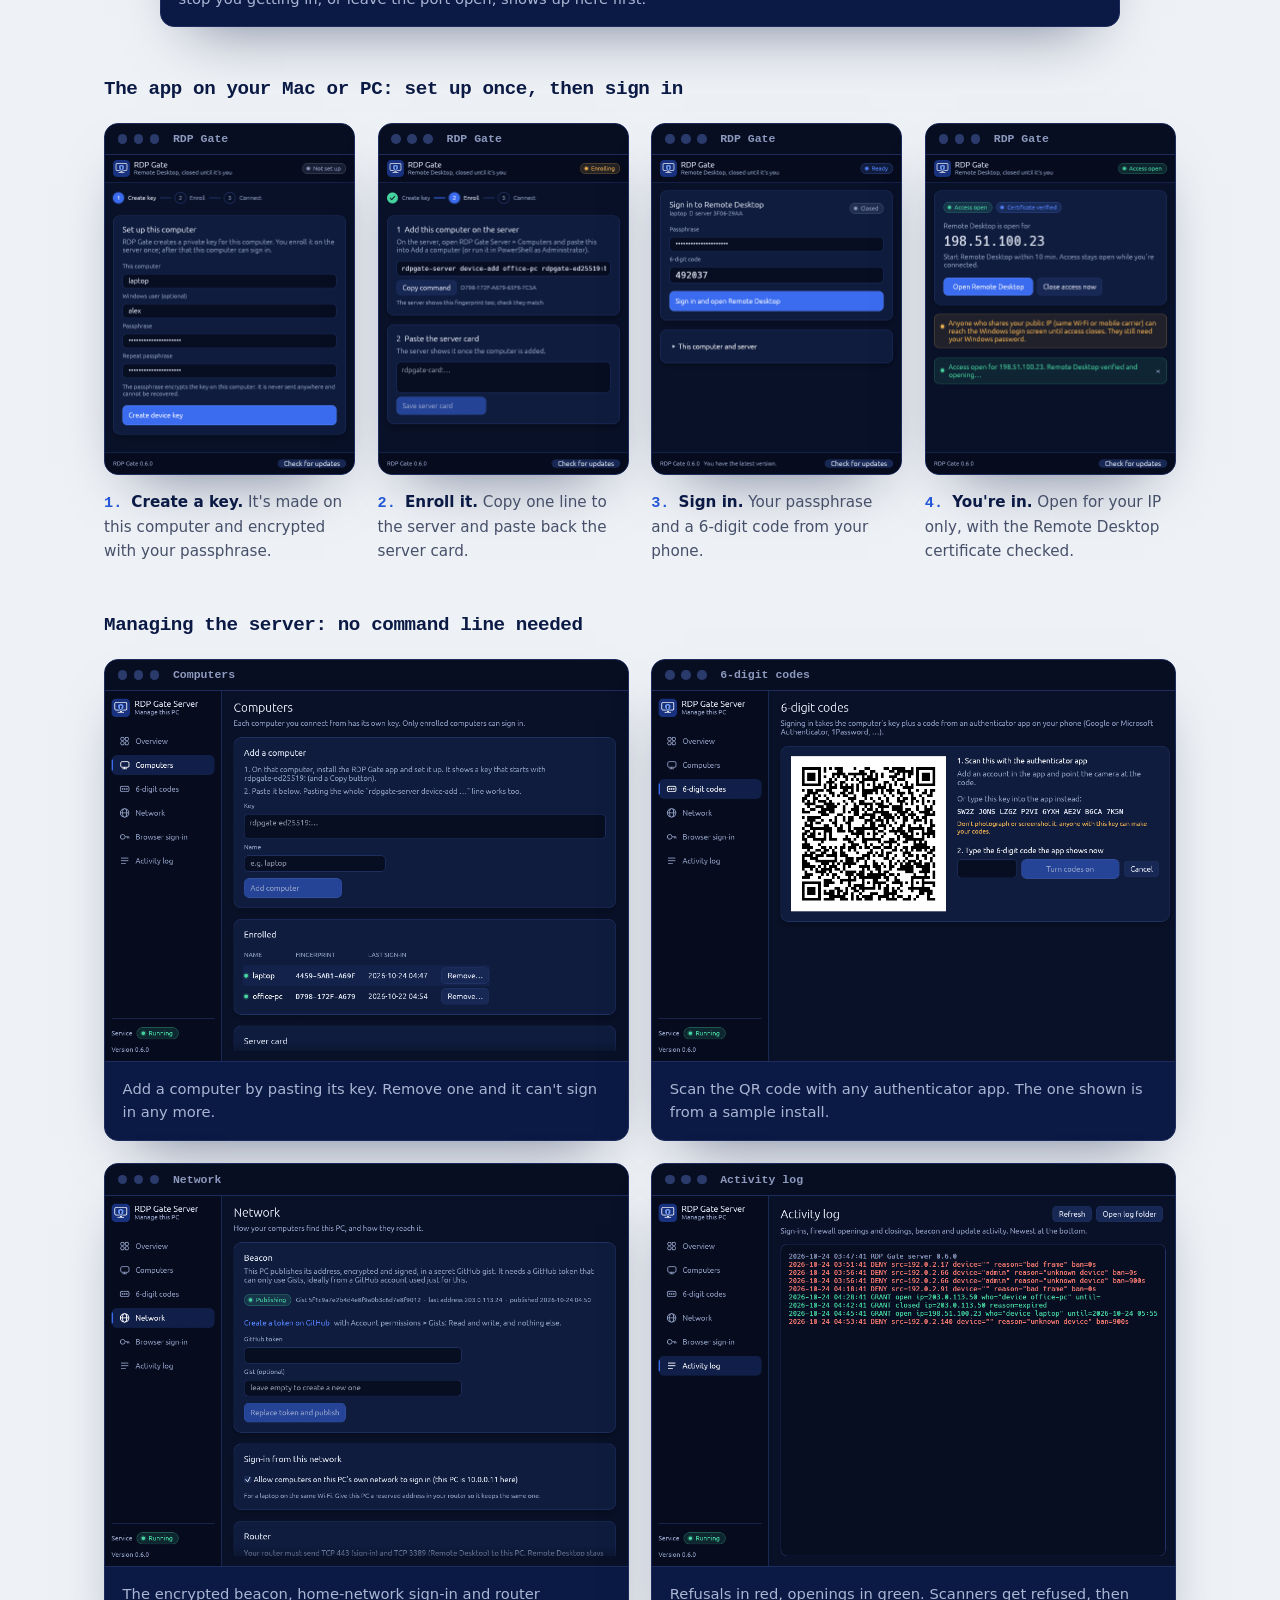
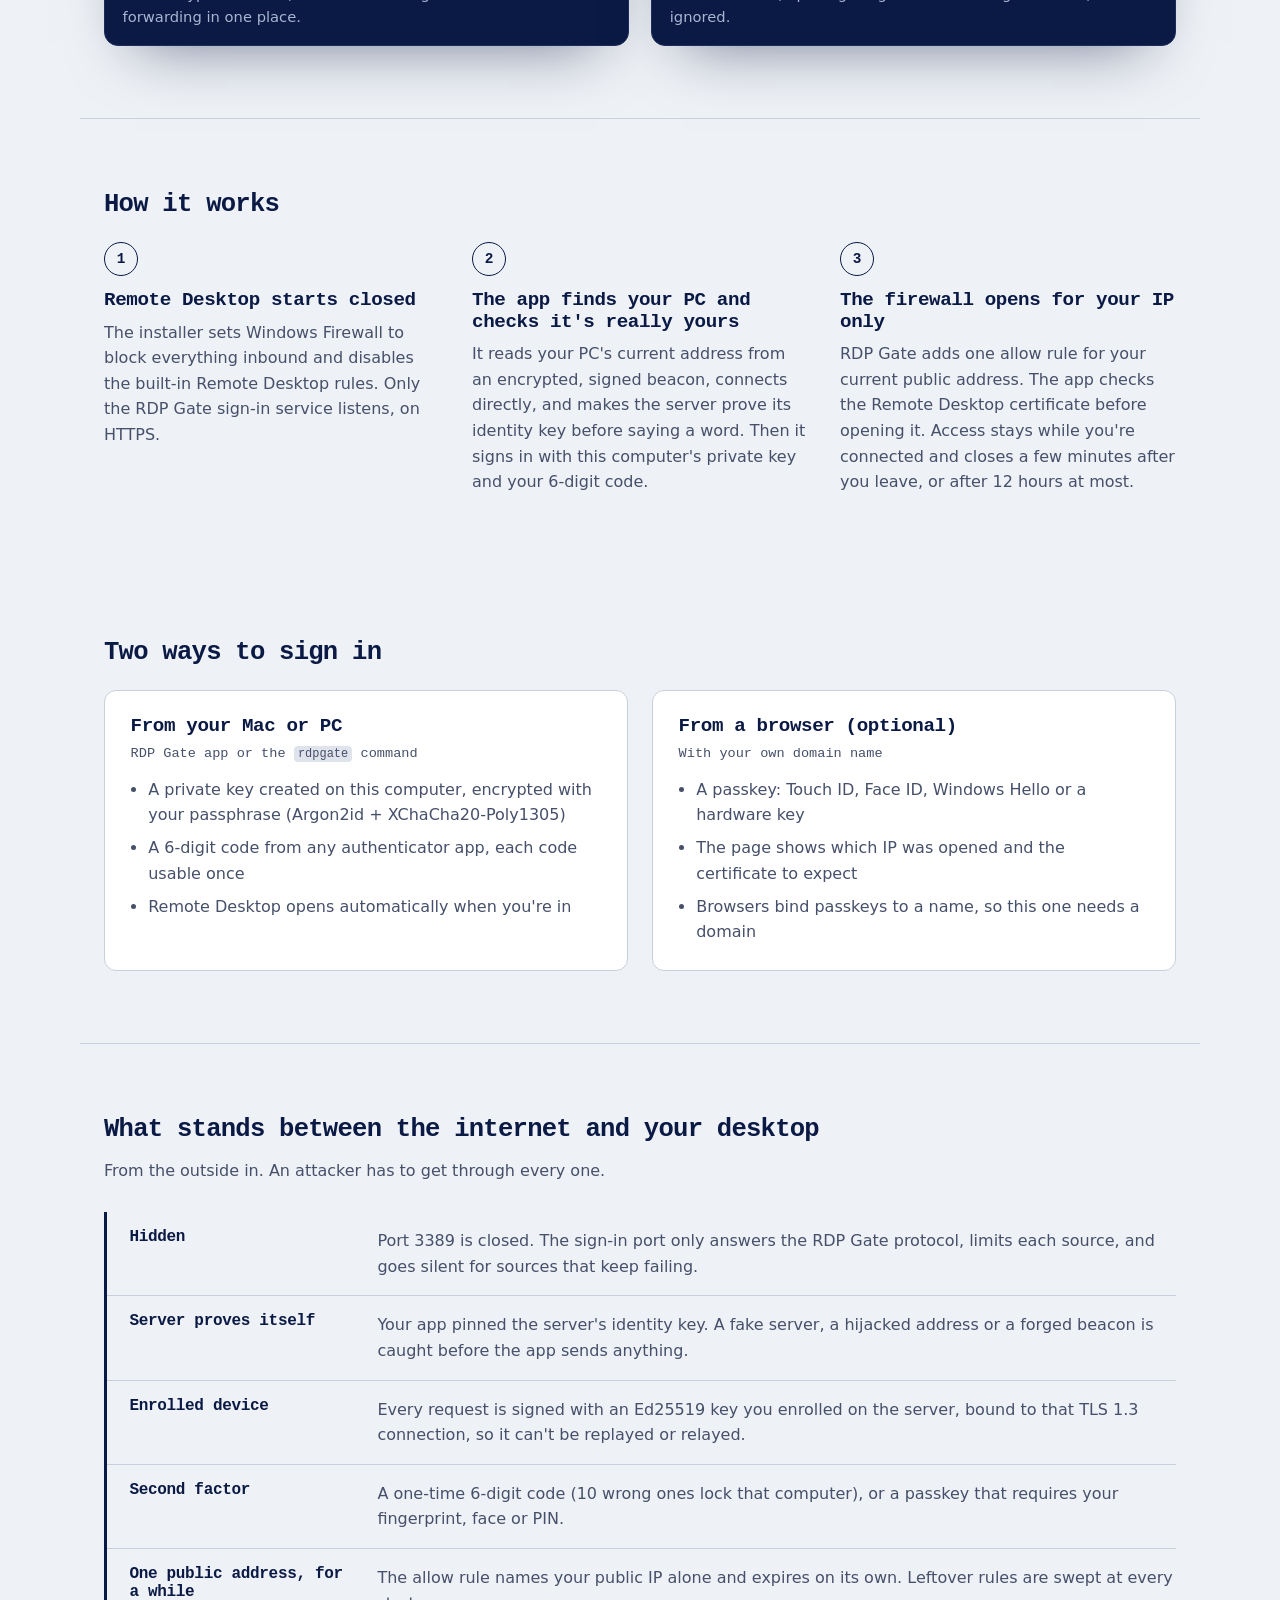
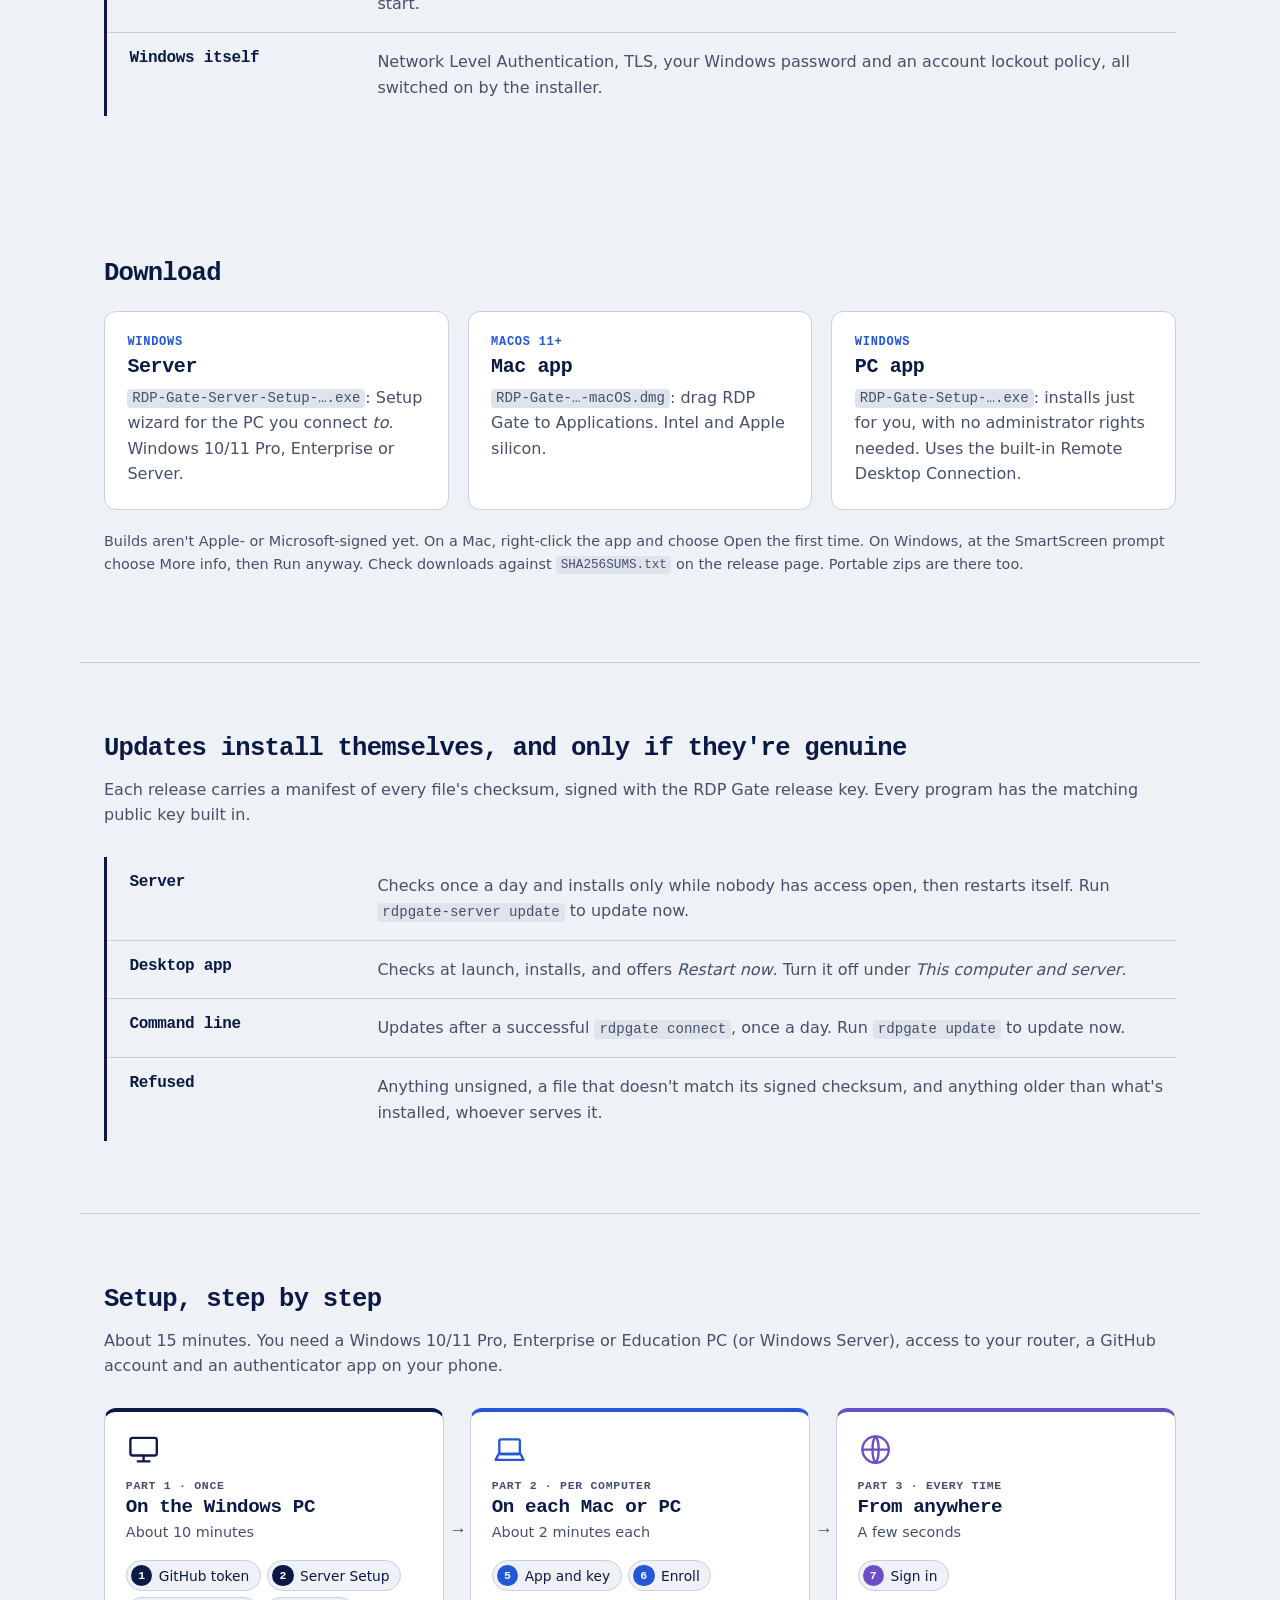
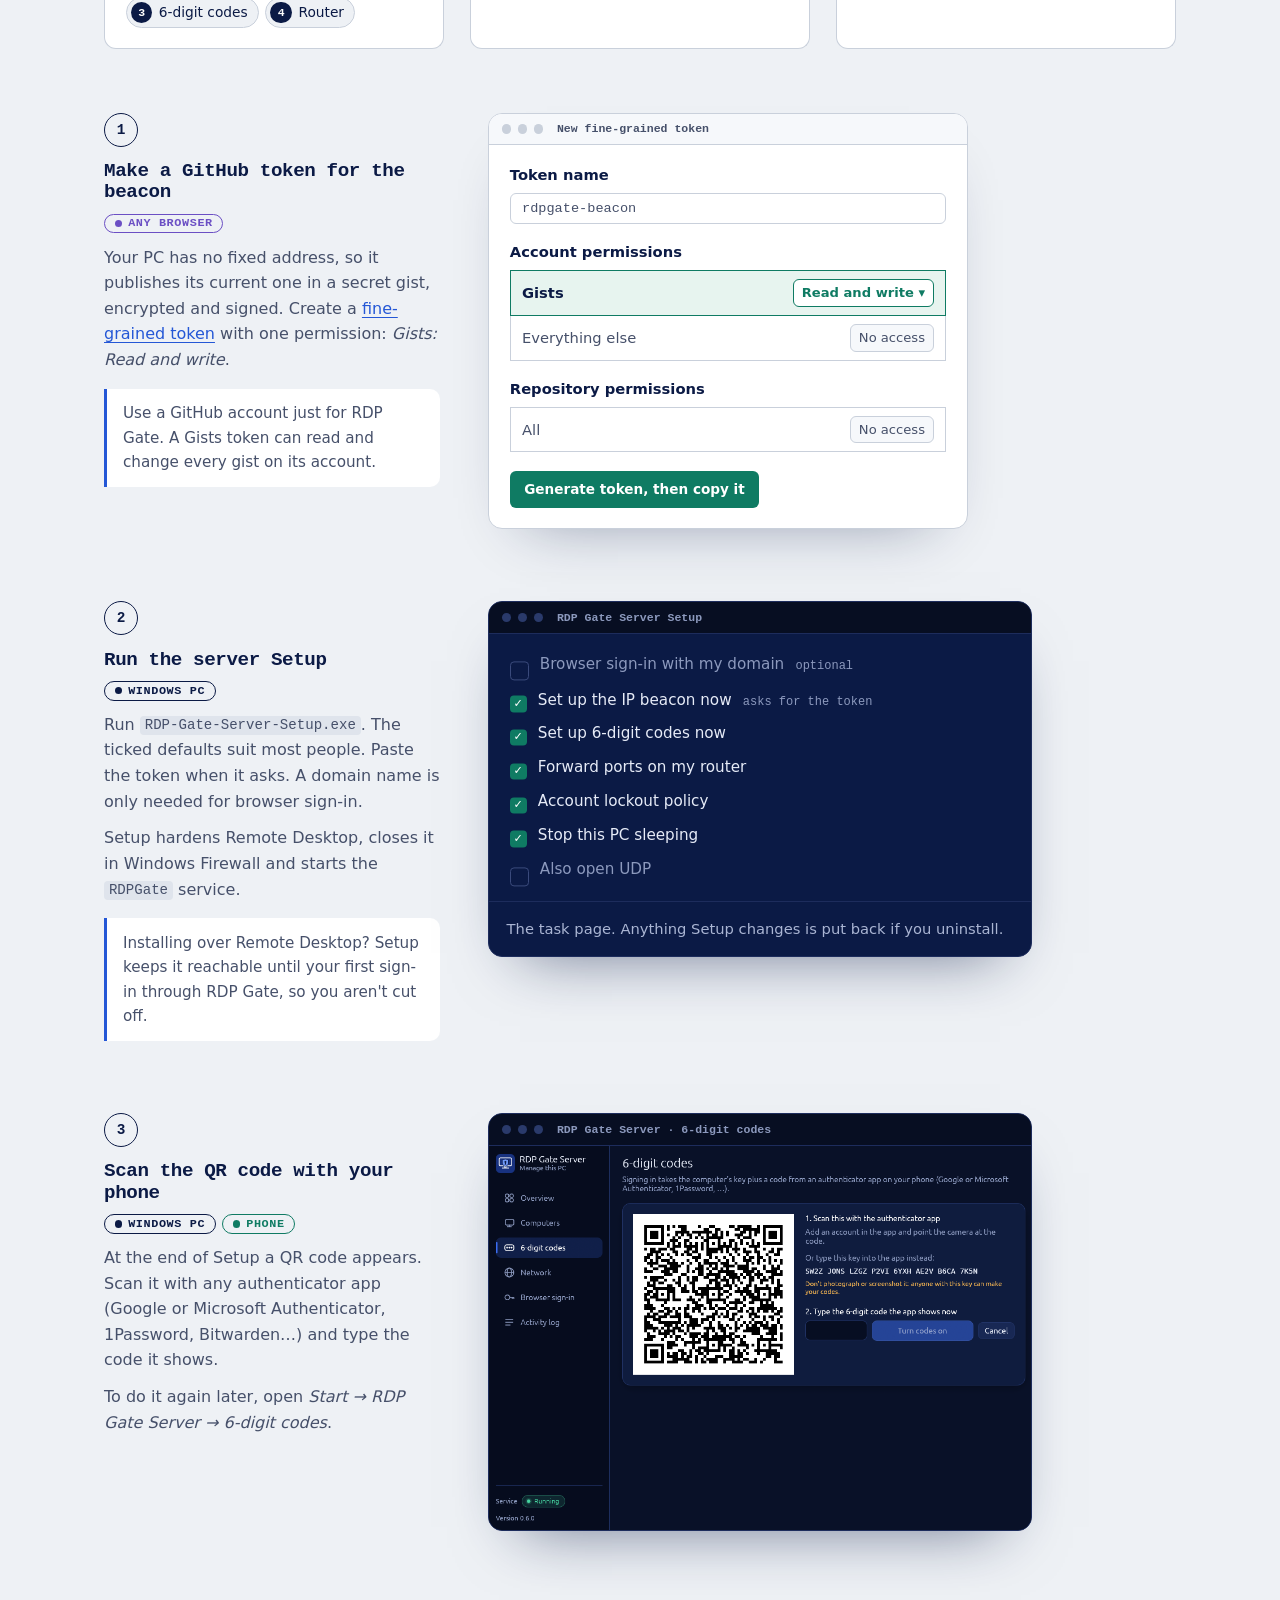
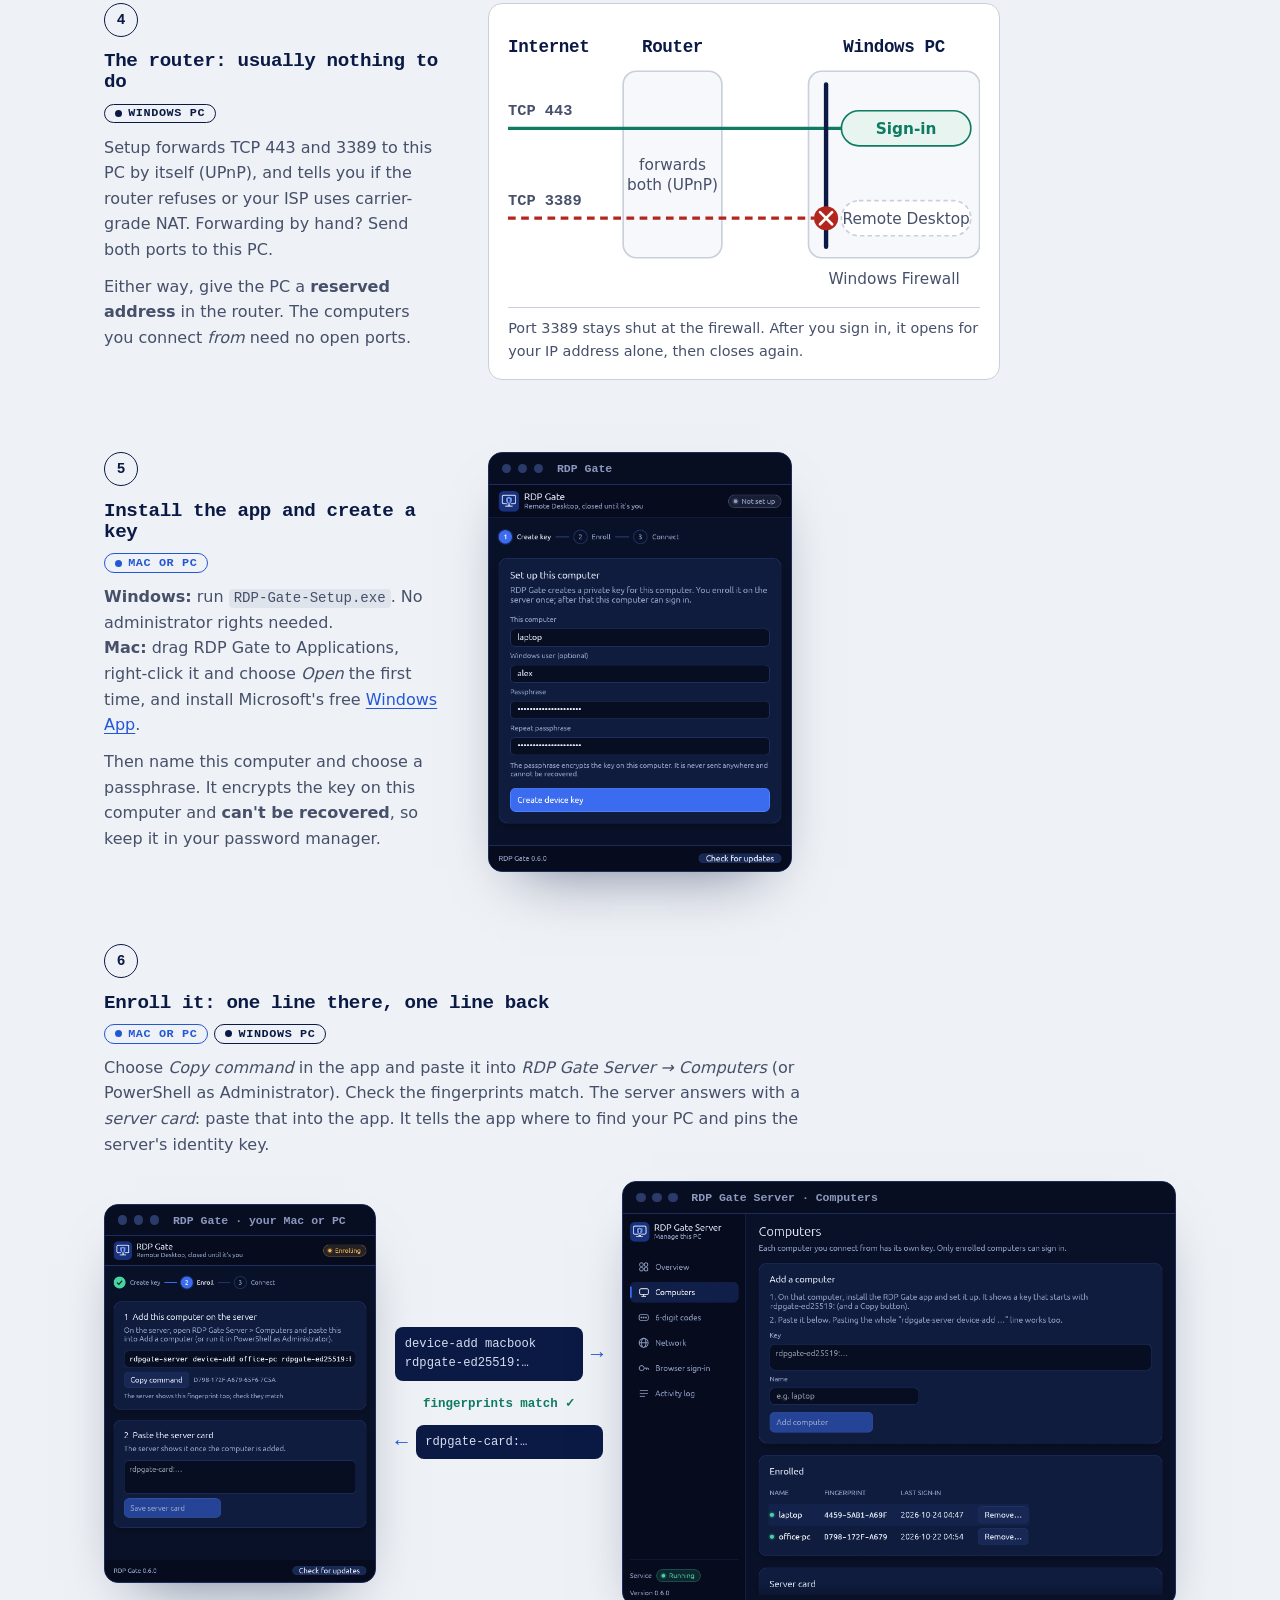
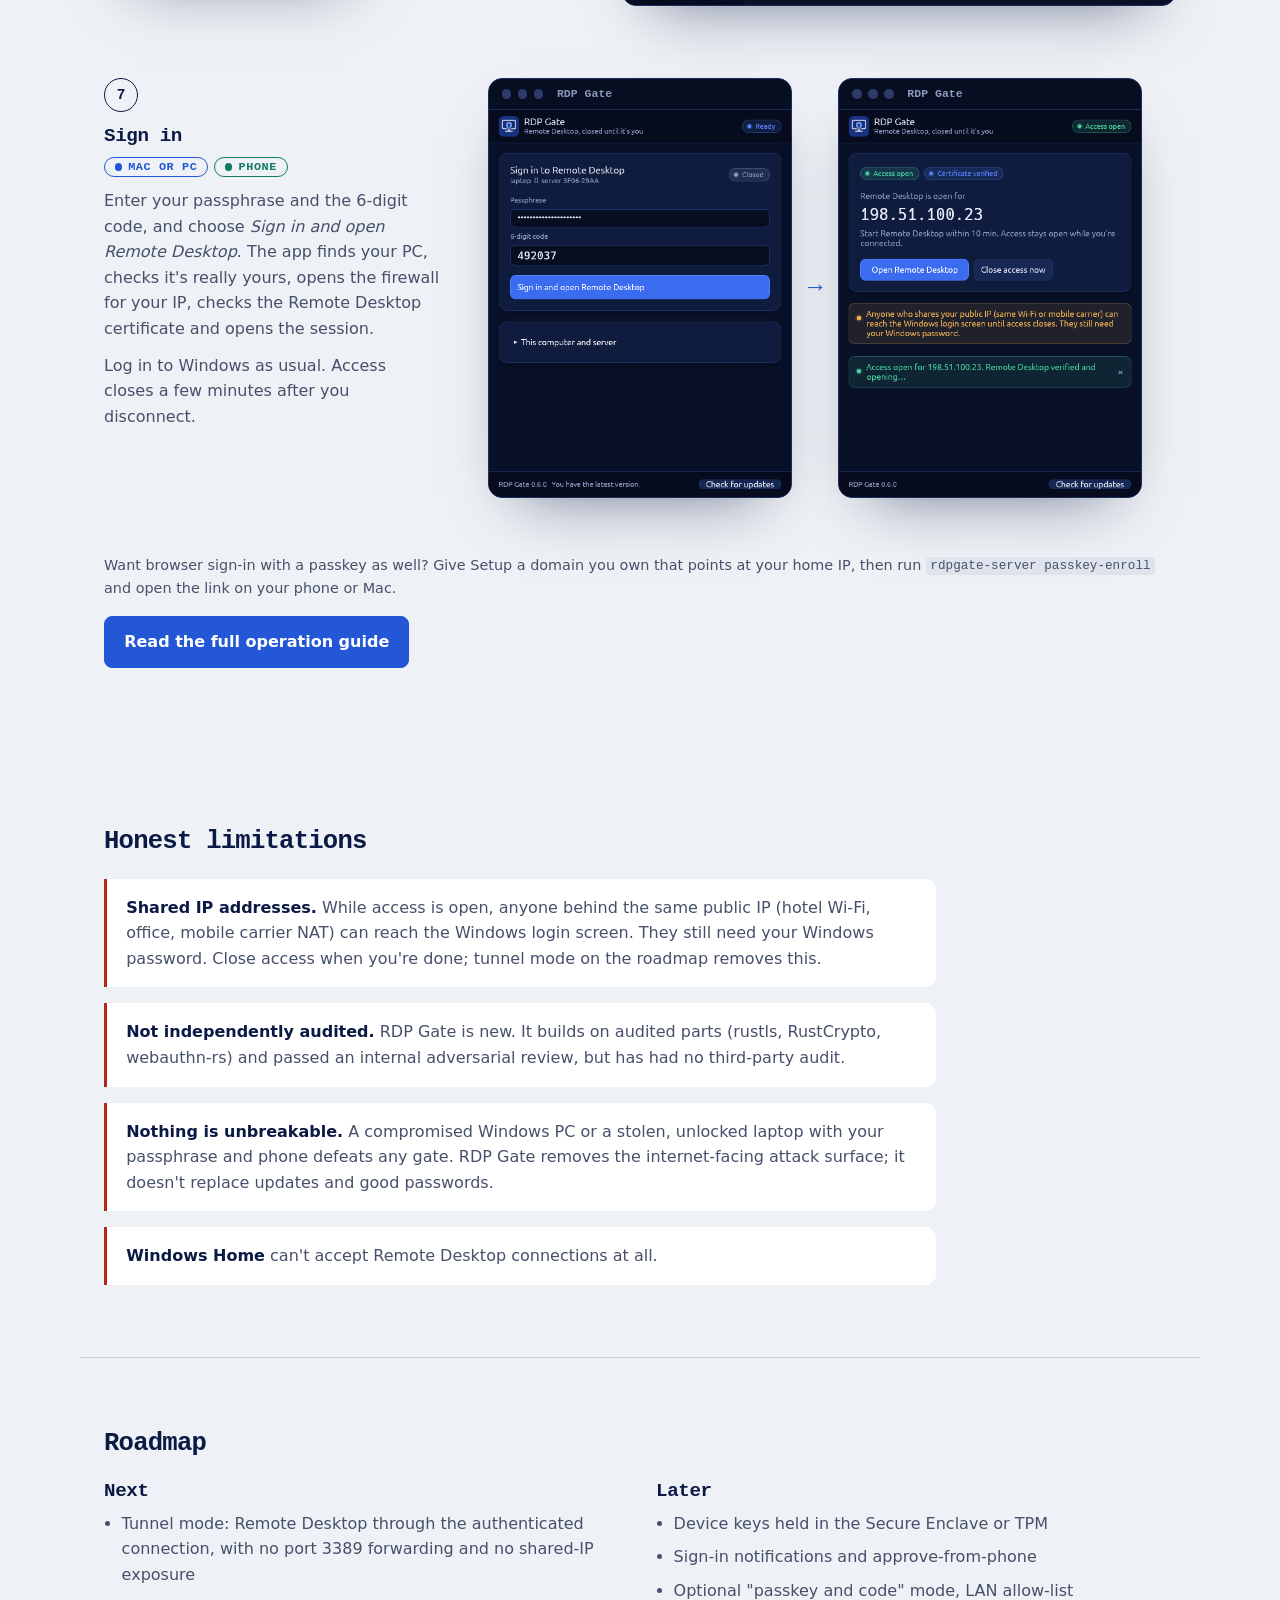
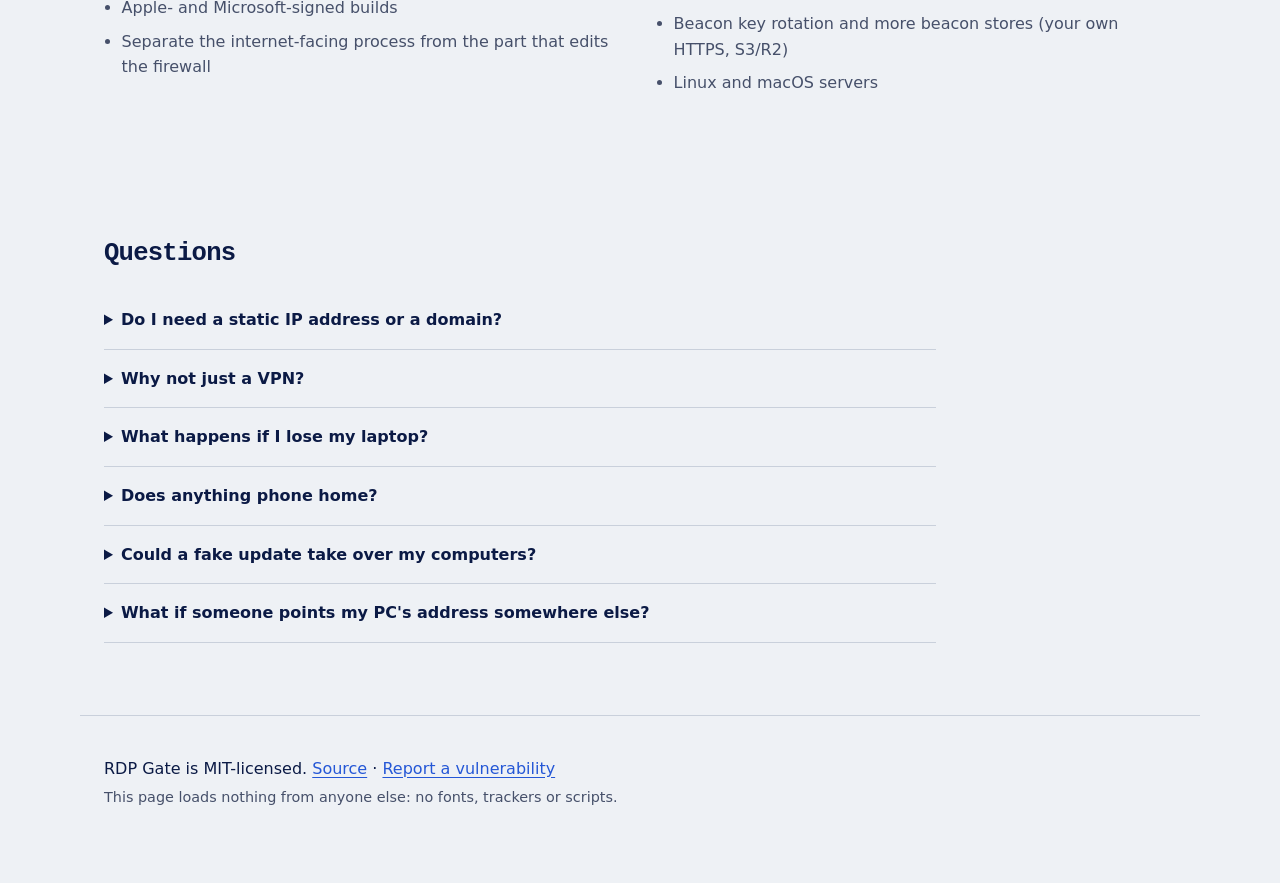
==== commit b5a2465d: "IPv6 support, and domain setup inside RDP Gate Server IPv6 (on by default, `ipv6` in config.json, a " ====
--- a/docs/index.html
+++ b/docs/index.html
@@ -430,7 +430,7 @@
       <ul>
         <li>Device keys held in the Secure Enclave or TPM</li>
         <li>Sign-in notifications and approve-from-phone</li>
-        <li>Optional "passkey and code" mode, LAN allow-list, IPv6 by default</li>
+        <li>Optional "passkey and code" mode, LAN allow-list</li>
         <li>Beacon key rotation and more beacon stores (your own HTTPS, S3/R2)</li>
         <li>Linux and macOS servers</li>
       </ul>
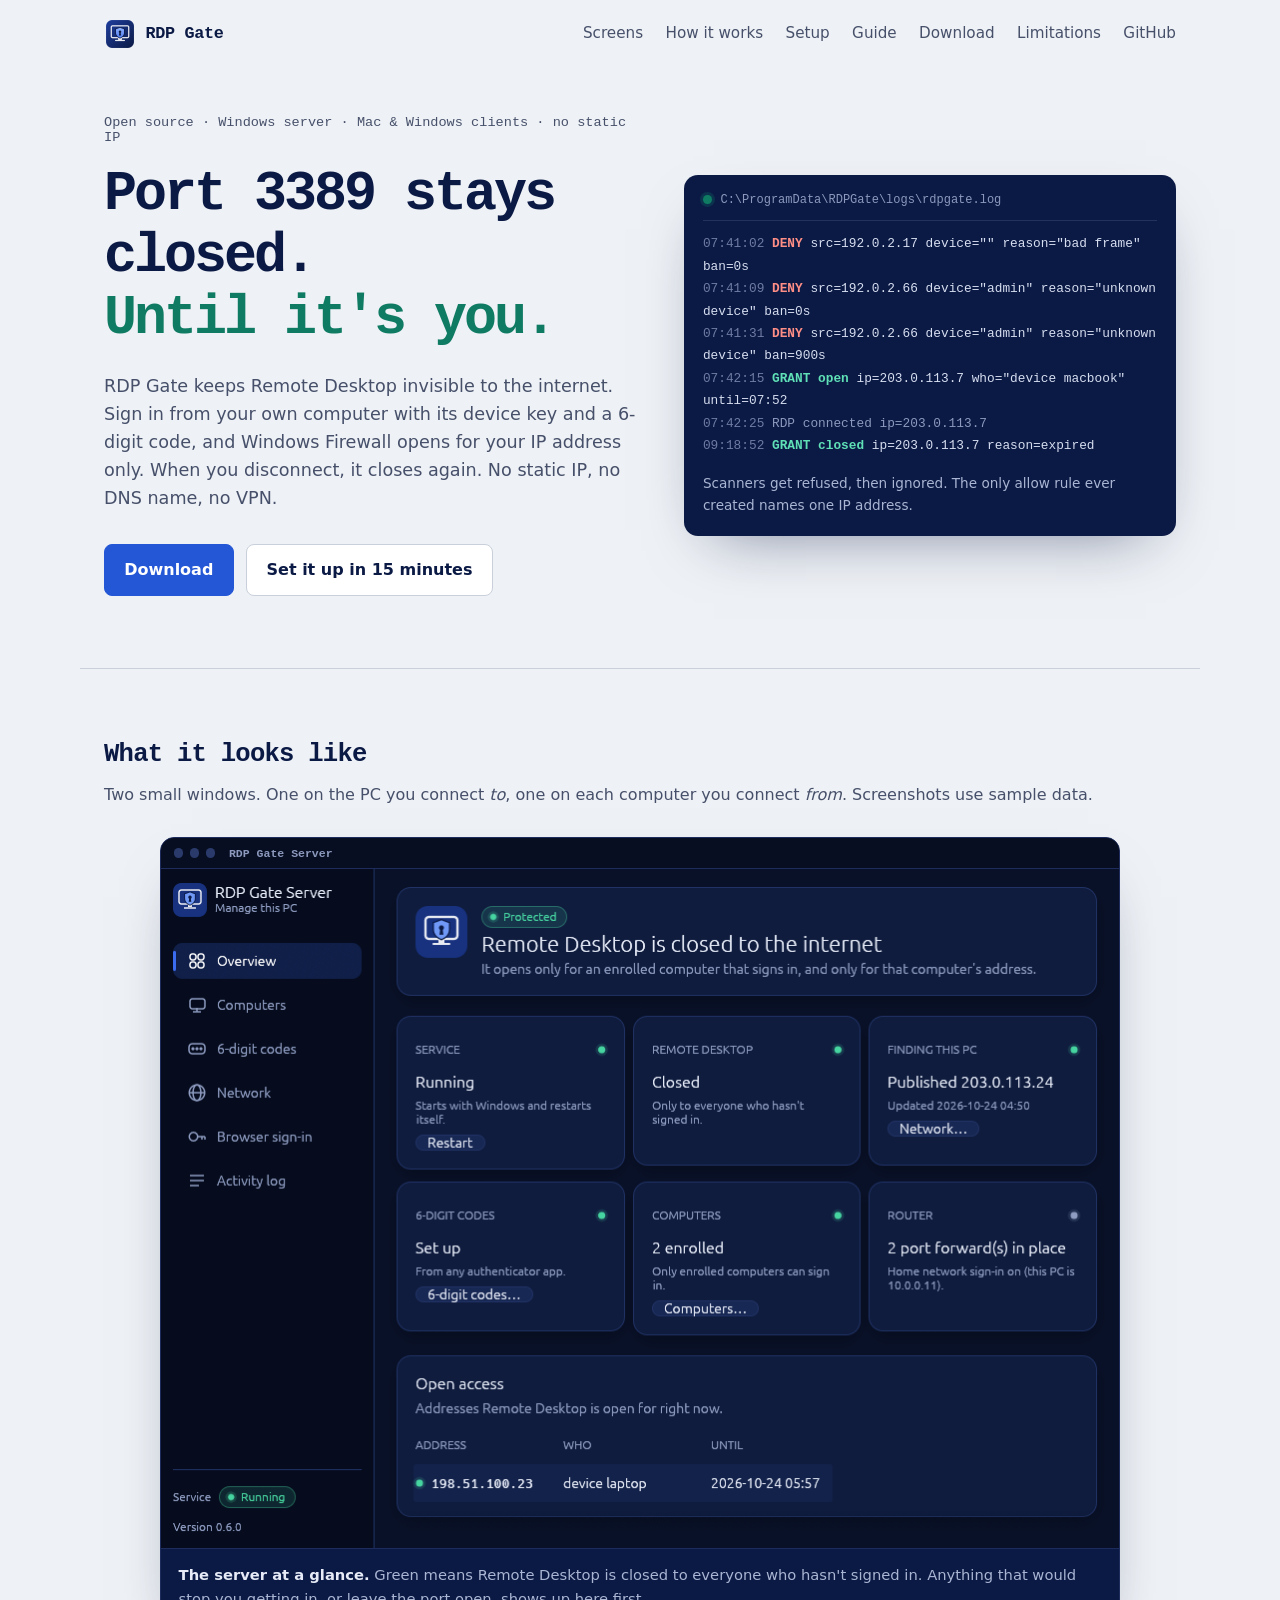
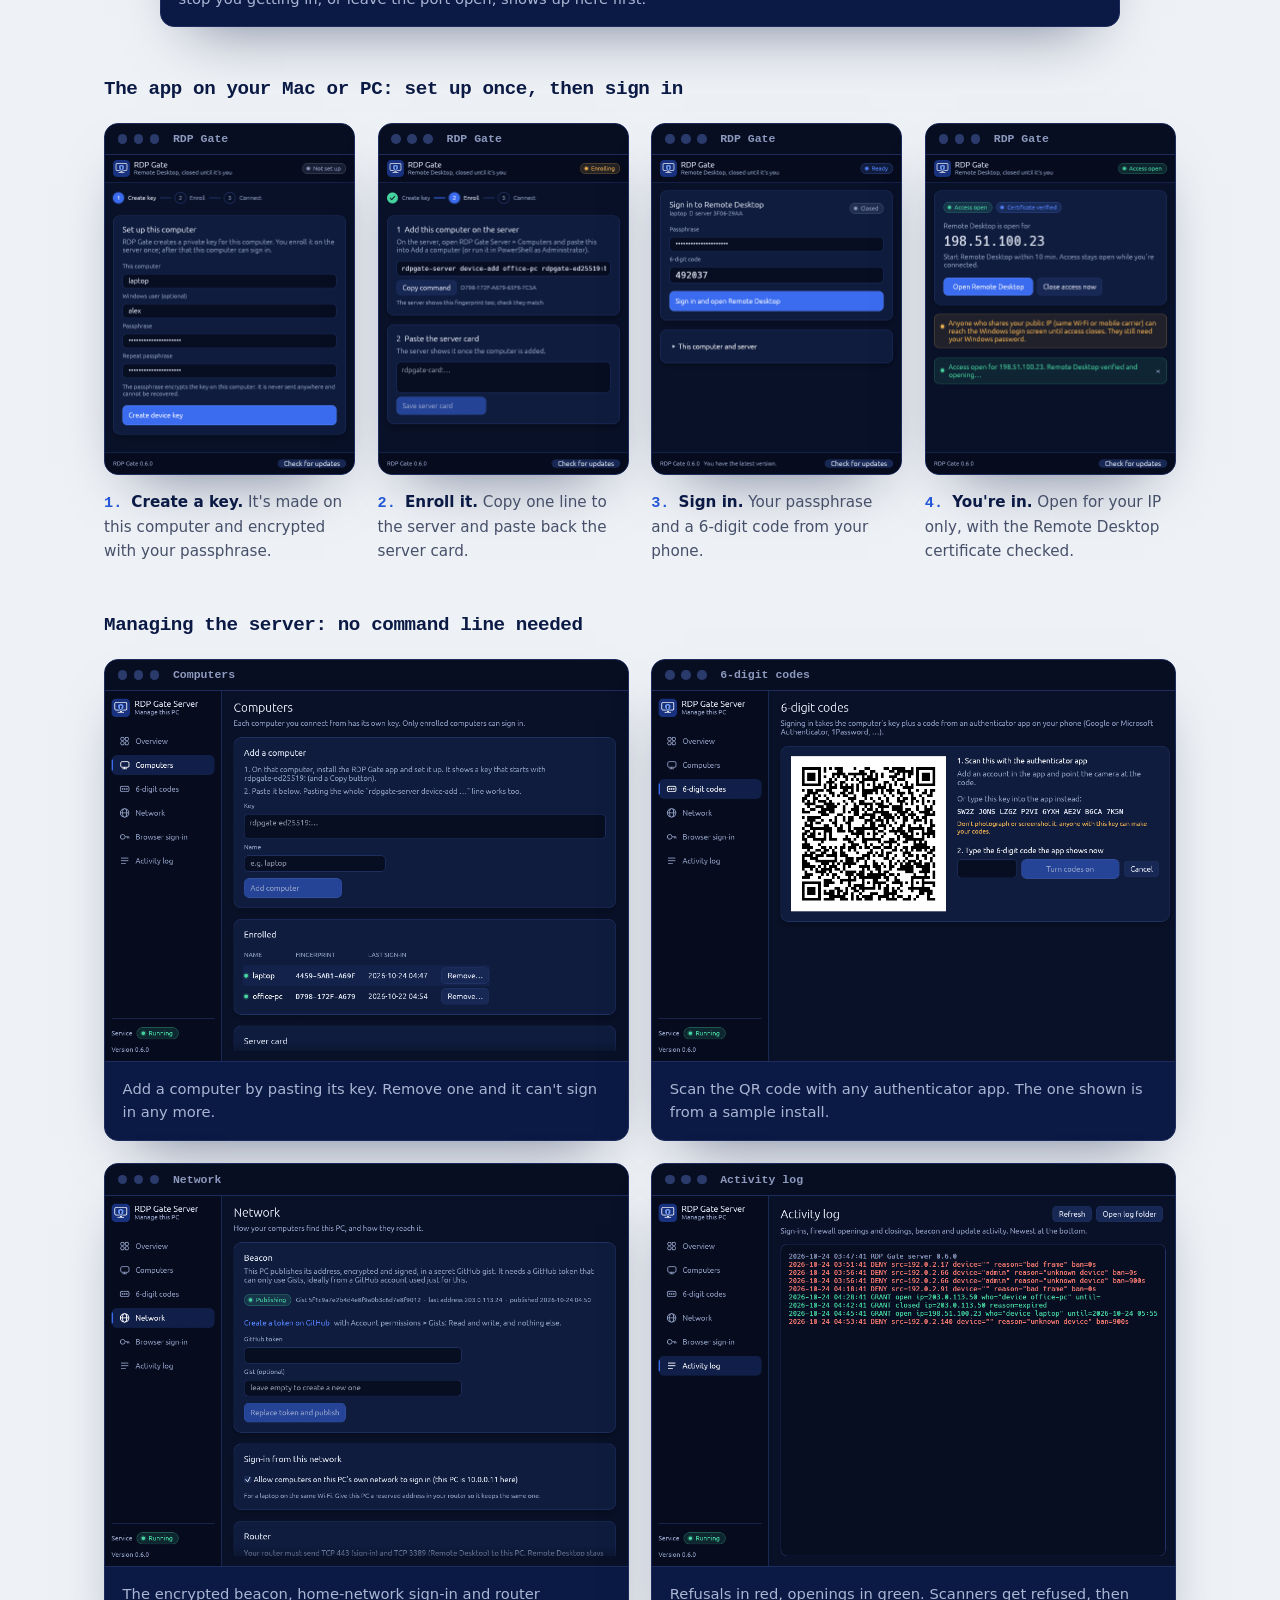
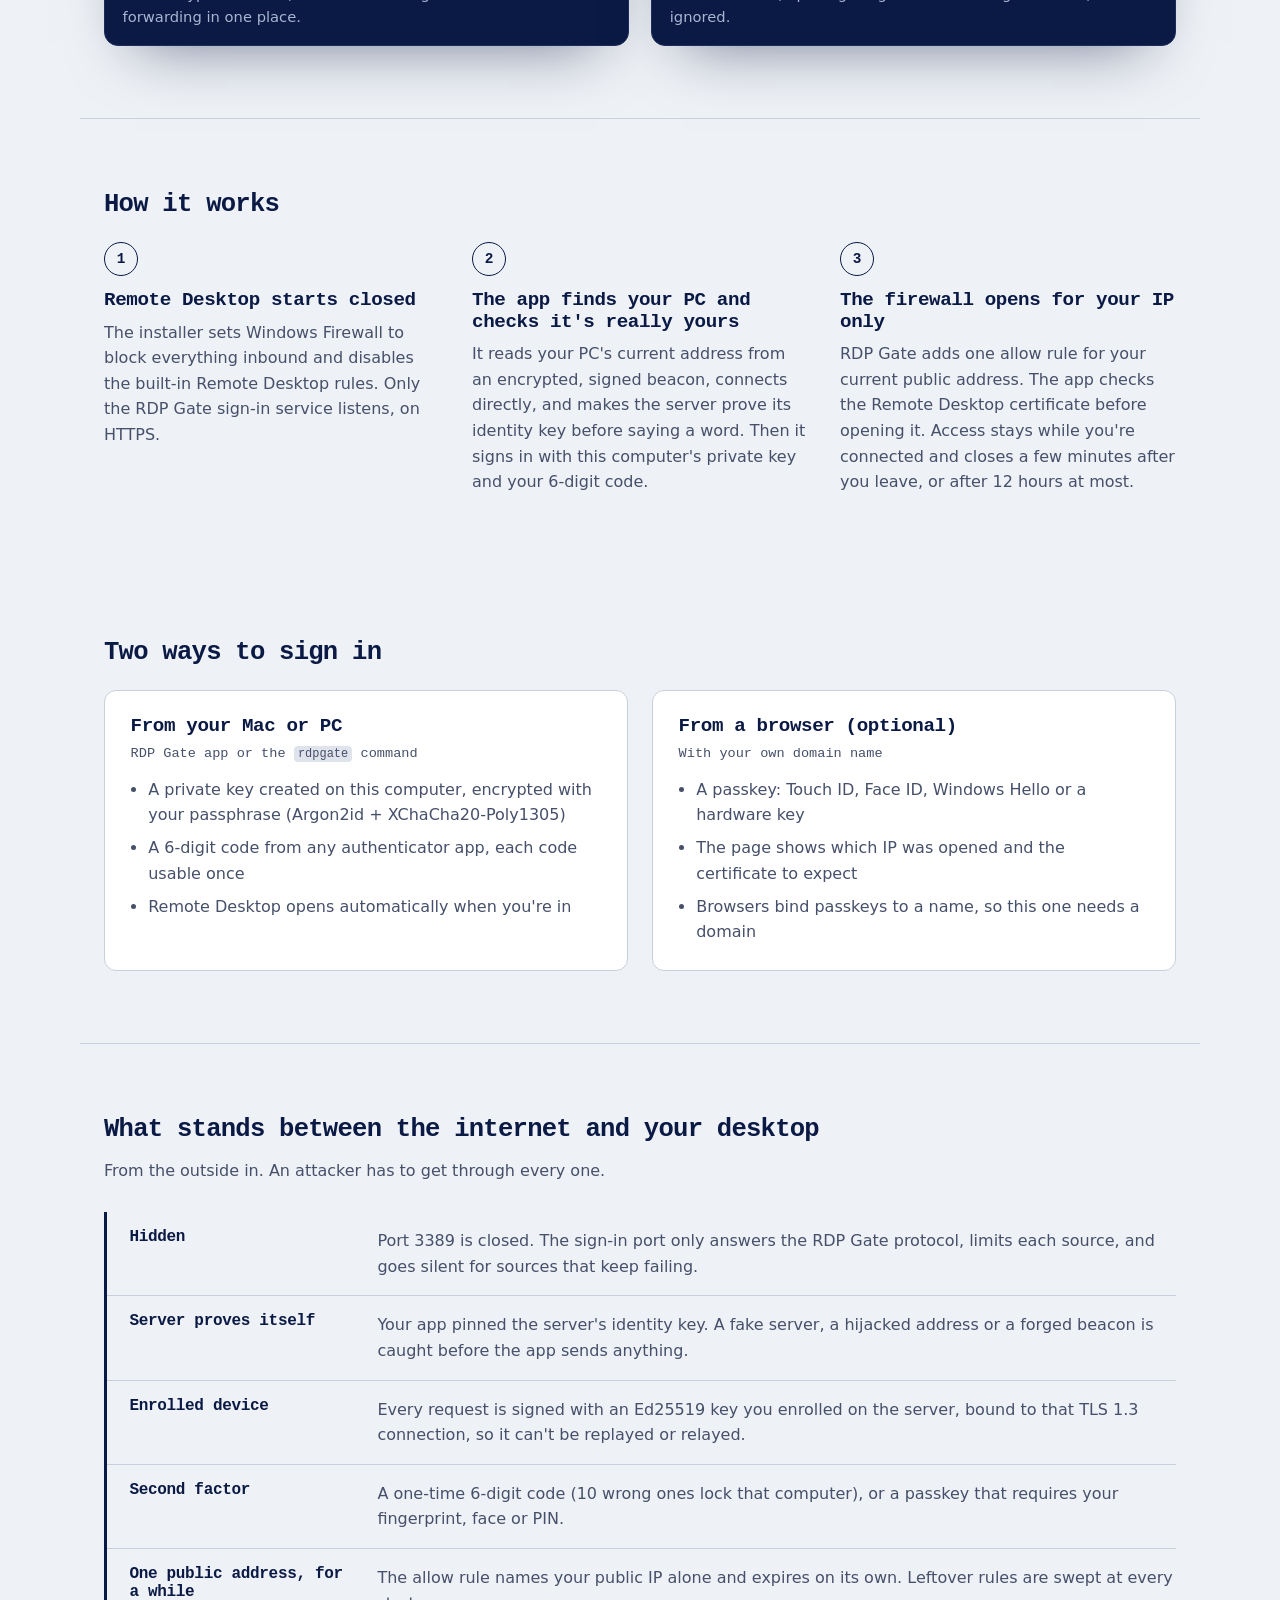
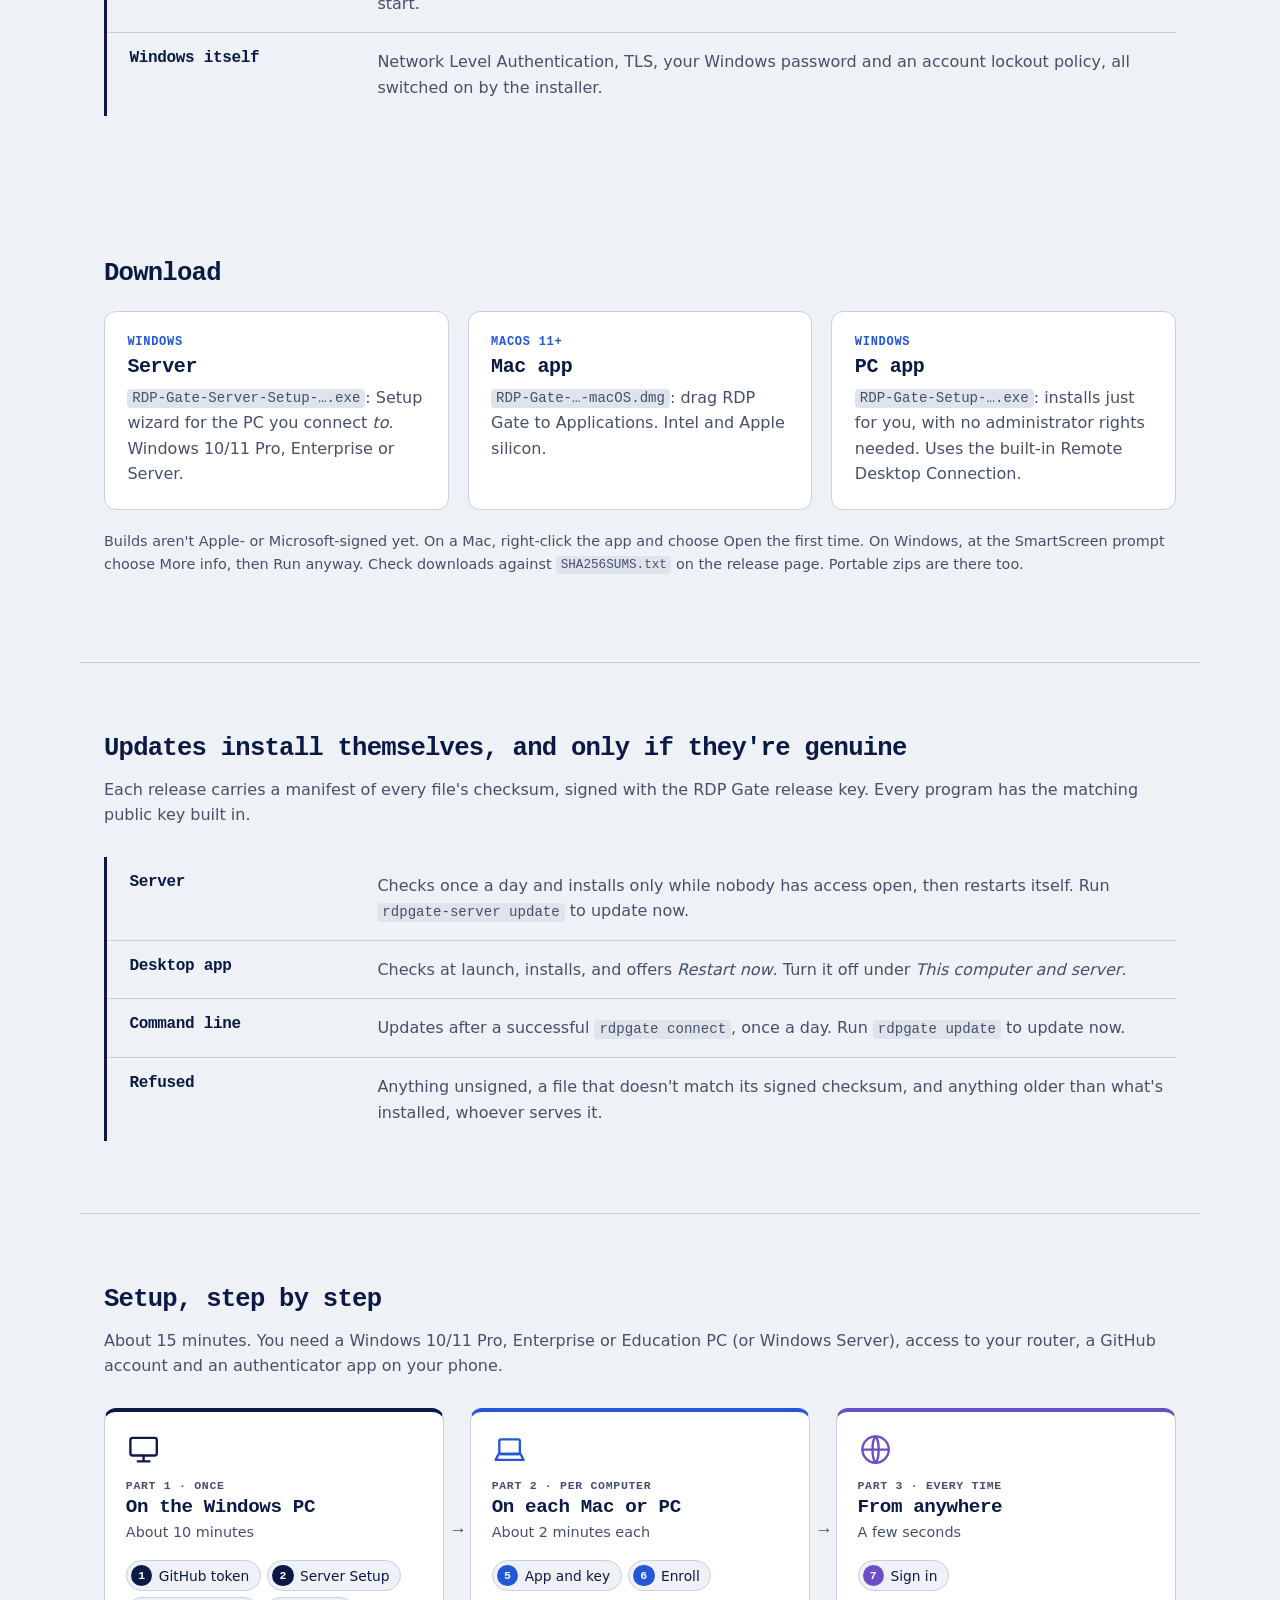
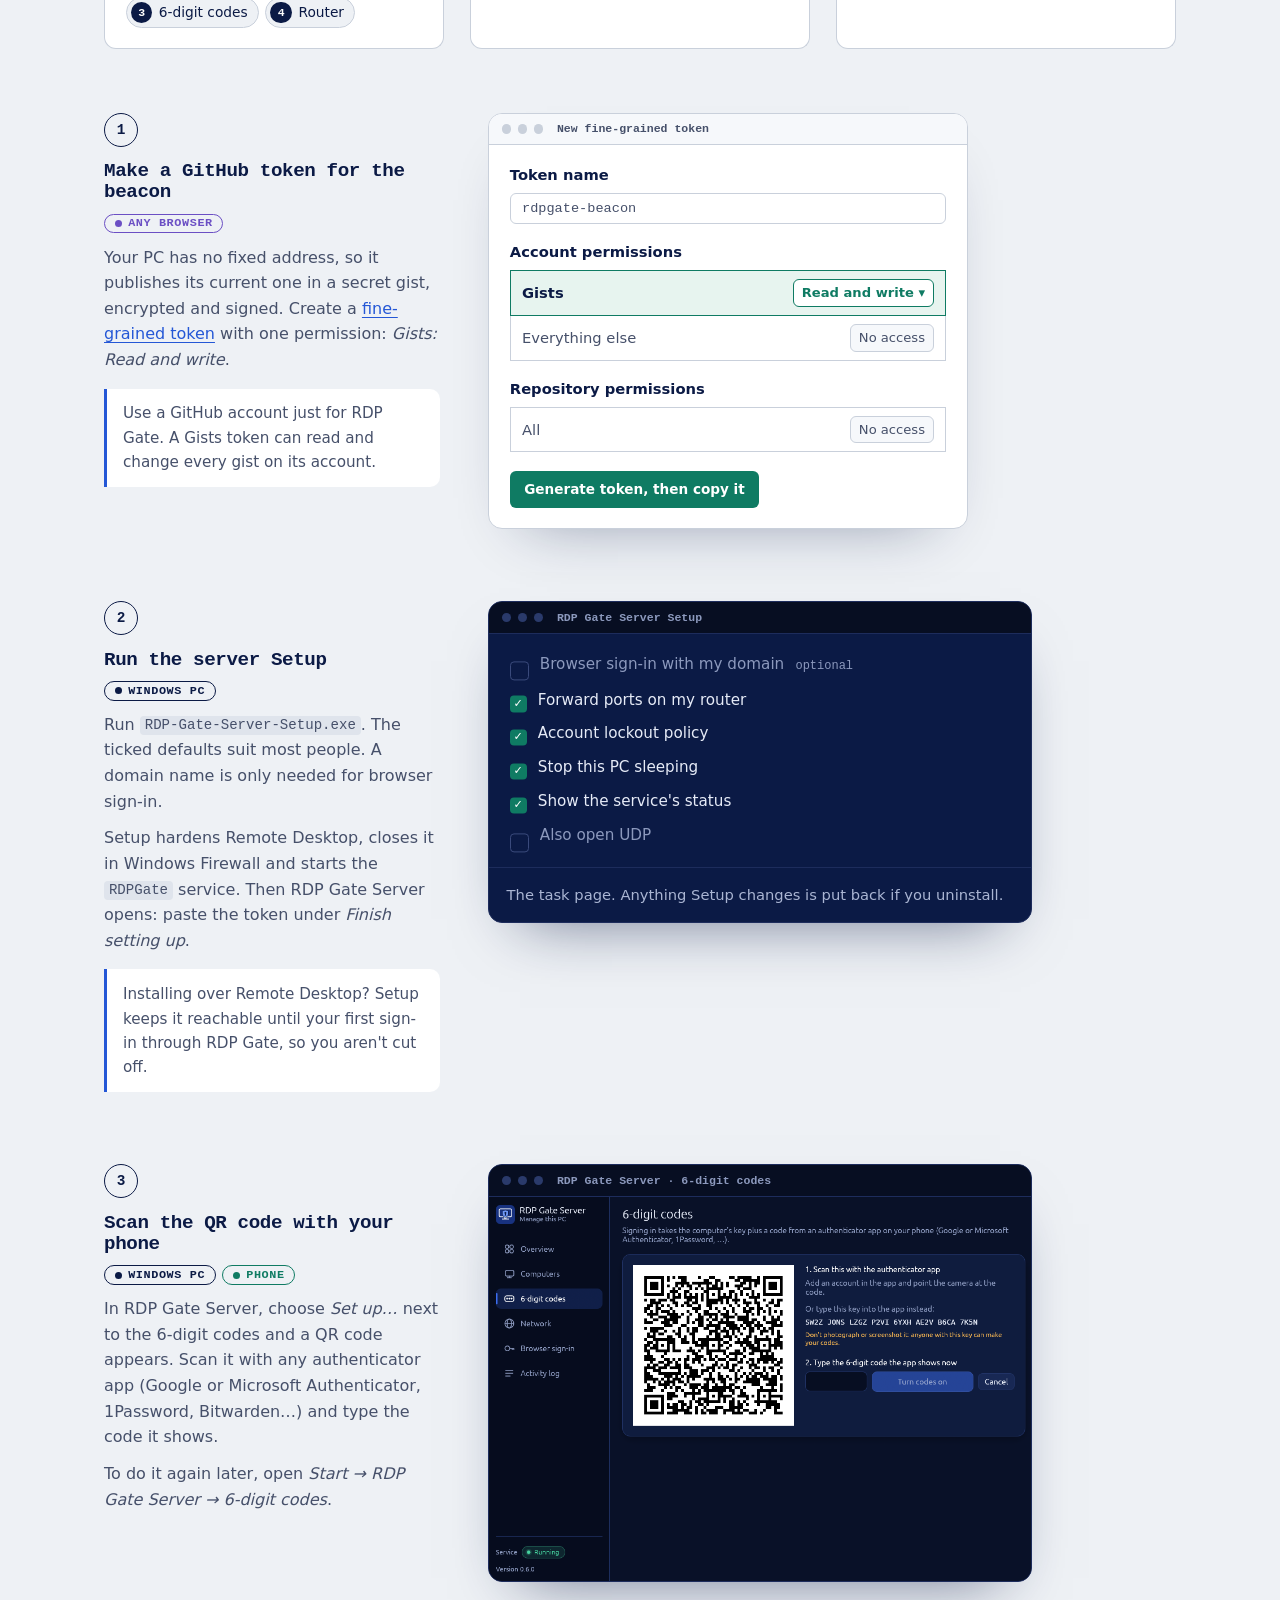
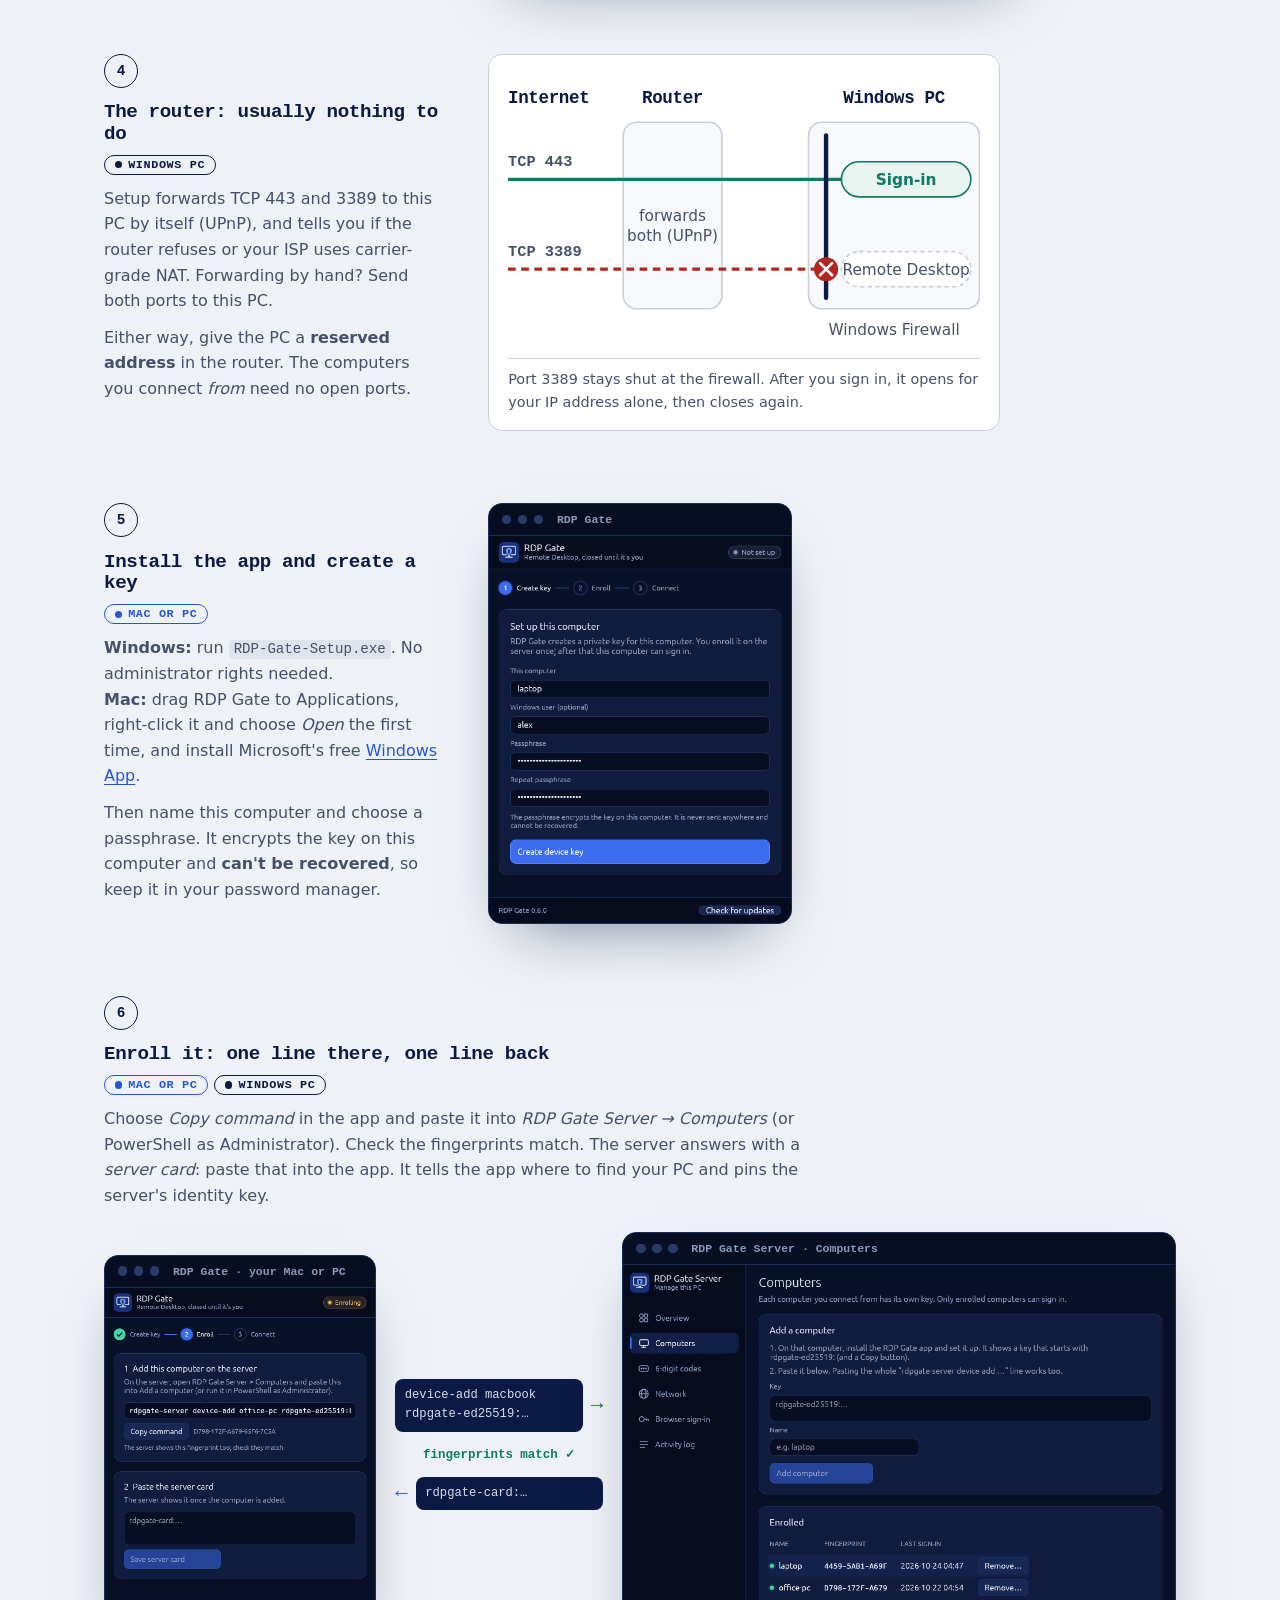
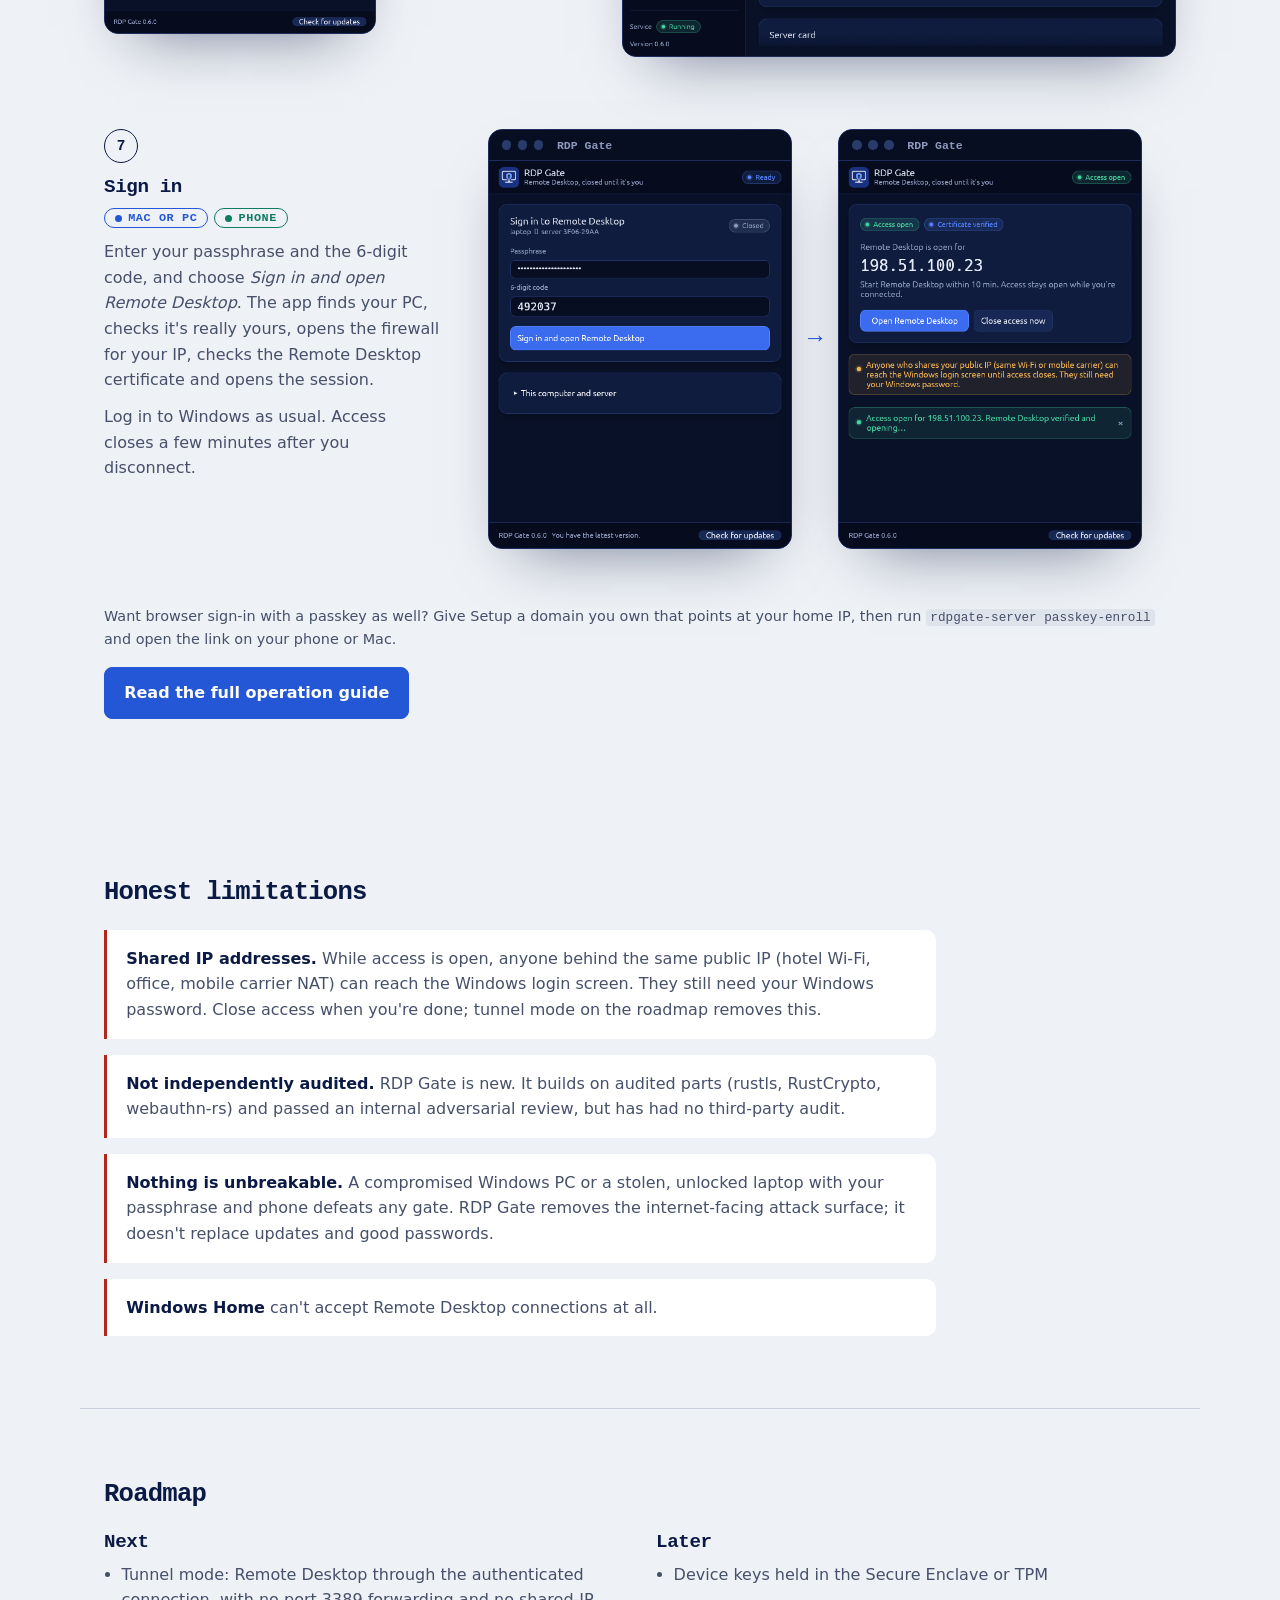
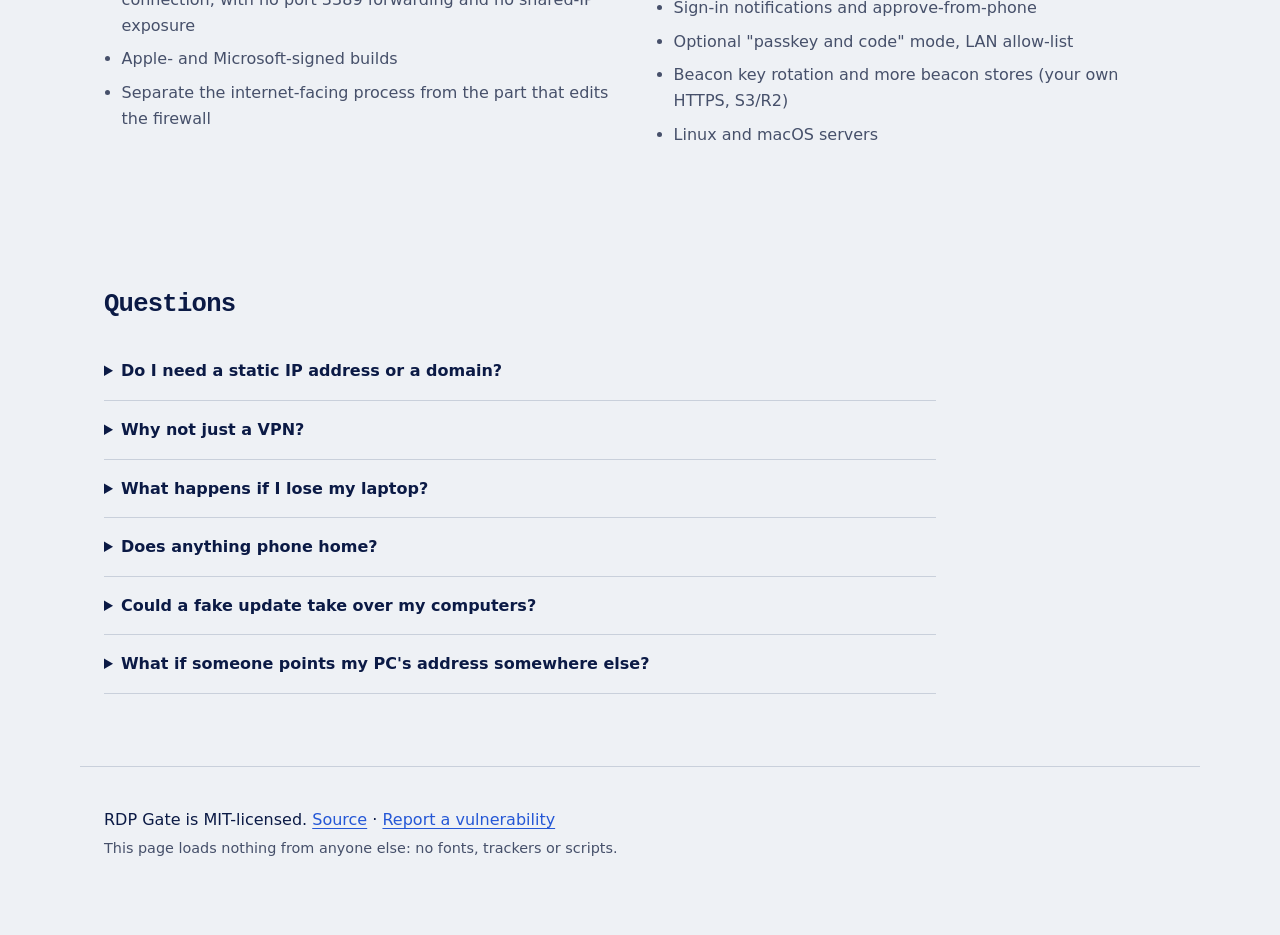
==== commit c103edac: "Setup runs with no console; the rest is finished in RDP Gate Server Setup used to run install-server" ====
--- a/docs/index.html
+++ b/docs/index.html
@@ -272,19 +272,18 @@
       <div class="vstep-text">
         <h3>Run the server Setup</h3>
         <p class="where"><span class="at-server">Windows PC</span></p>
-        <p>Run <code>RDP-Gate-Server-Setup.exe</code>. The ticked defaults suit most people. Paste the token when it asks. A domain name is only needed for browser sign-in.</p>
-        <p>Setup hardens Remote Desktop, closes it in Windows Firewall and starts the <code>RDPGate</code> service.</p>
+        <p>Run <code>RDP-Gate-Server-Setup.exe</code>. The ticked defaults suit most people. A domain name is only needed for browser sign-in.</p>
+        <p>Setup hardens Remote Desktop, closes it in Windows Firewall and starts the <code>RDPGate</code> service. Then RDP Gate Server opens: paste the token under <em>Finish setting up</em>.</p>
         <p class="note">Installing over Remote Desktop? Setup keeps it reachable until your first sign-in through RDP Gate, so you aren't cut off.</p>
       </div>
       <figure class="vstep-visual window" aria-label="Illustration of the tasks in the server Setup wizard">
         <div class="chrome"><span></span><span></span><span></span><b>RDP Gate Server Setup</b></div>
         <ul class="tasks">
           <li class="off">Browser sign-in with my domain <small>optional</small></li>
-          <li>Set up the IP beacon now <small>asks for the token</small></li>
-          <li>Set up 6-digit codes now</li>
           <li>Forward ports on my router</li>
           <li>Account lockout policy</li>
           <li>Stop this PC sleeping</li>
+          <li>Show the service's status</li>
           <li class="off">Also open UDP</li>
         </ul>
         <figcaption>The task page. Anything Setup changes is put back if you uninstall.</figcaption>
@@ -295,7 +294,7 @@
       <div class="vstep-text">
         <h3>Scan the QR code with your phone</h3>
         <p class="where"><span class="at-server">Windows PC</span><span class="at-phone">Phone</span></p>
-        <p>At the end of Setup a QR code appears. Scan it with any authenticator app (Google or Microsoft Authenticator, 1Password, Bitwarden…) and type the code it shows.</p>
+        <p>In RDP Gate Server, choose <em>Set up…</em> next to the 6-digit codes and a QR code appears. Scan it with any authenticator app (Google or Microsoft Authenticator, 1Password, Bitwarden…) and type the code it shows.</p>
         <p>To do it again later, open <em>Start → RDP Gate Server → 6-digit codes</em>.</p>
       </div>
       <figure class="vstep-visual window">
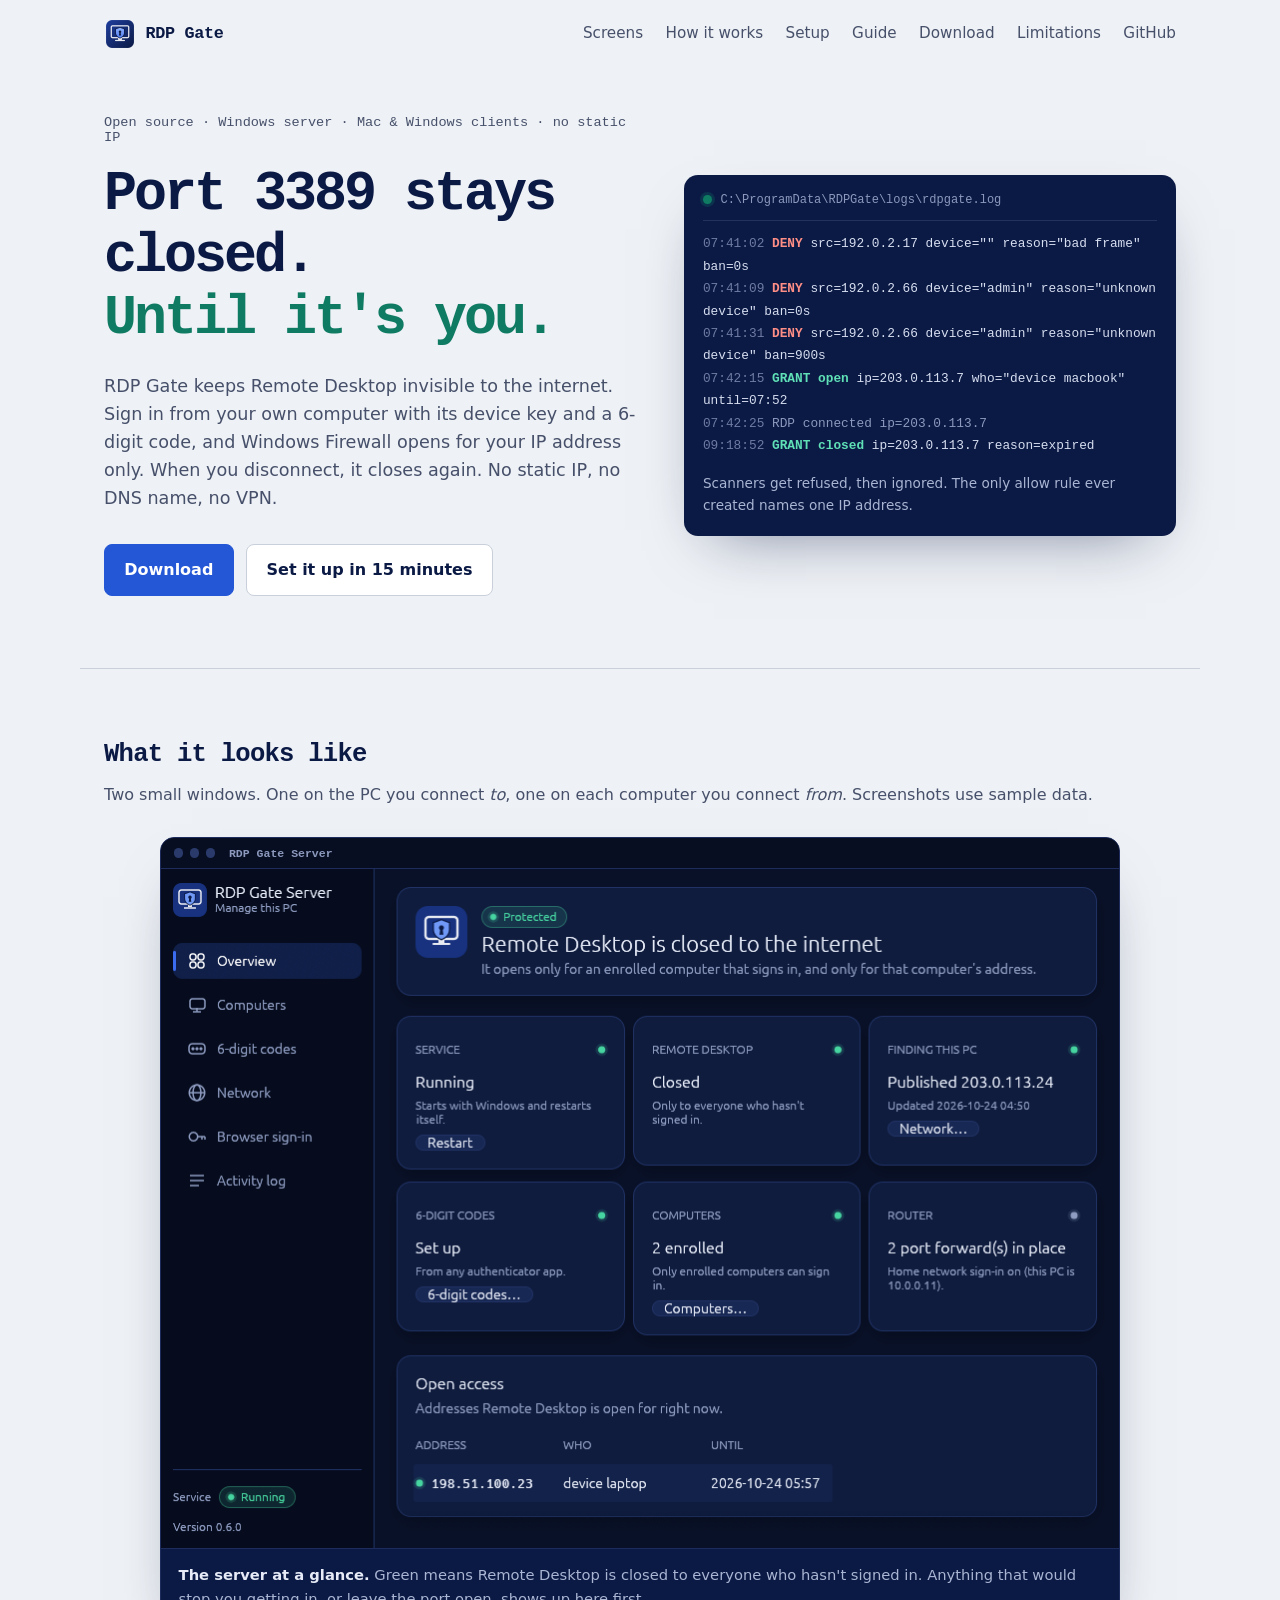
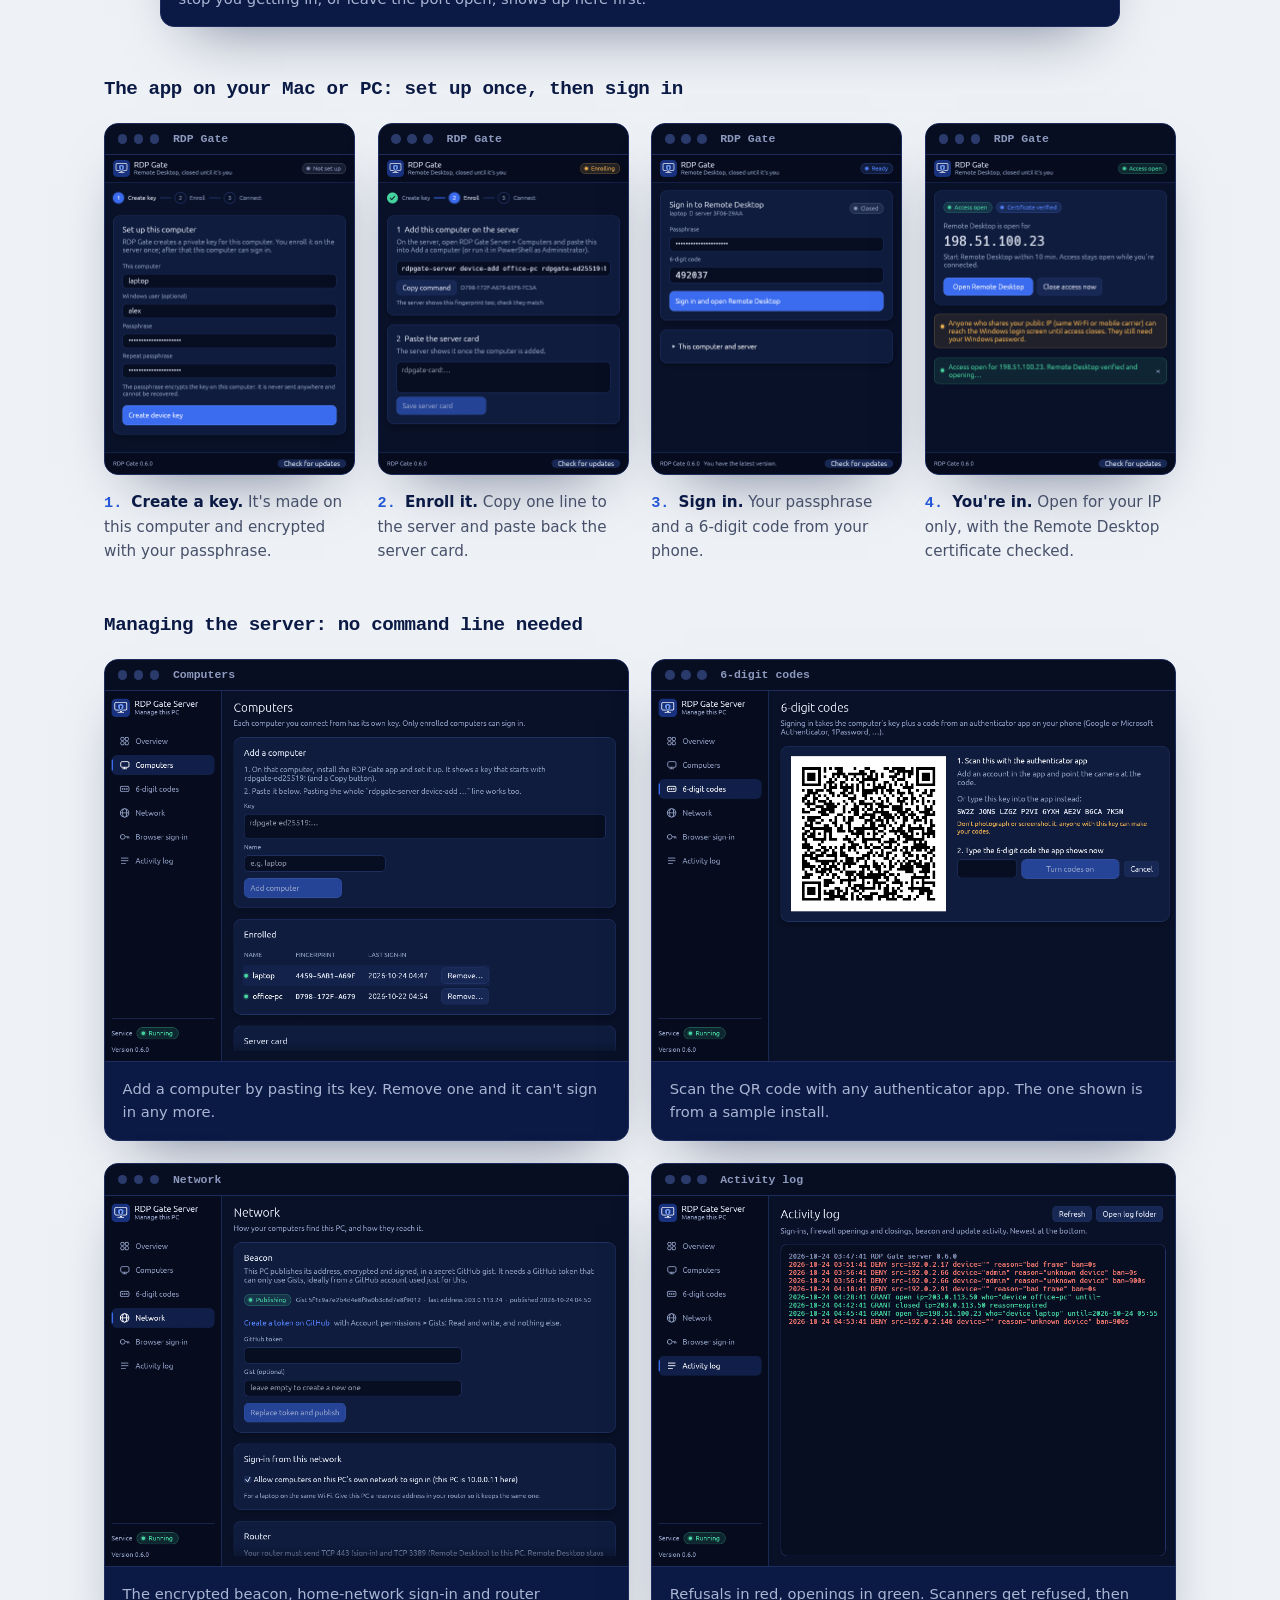
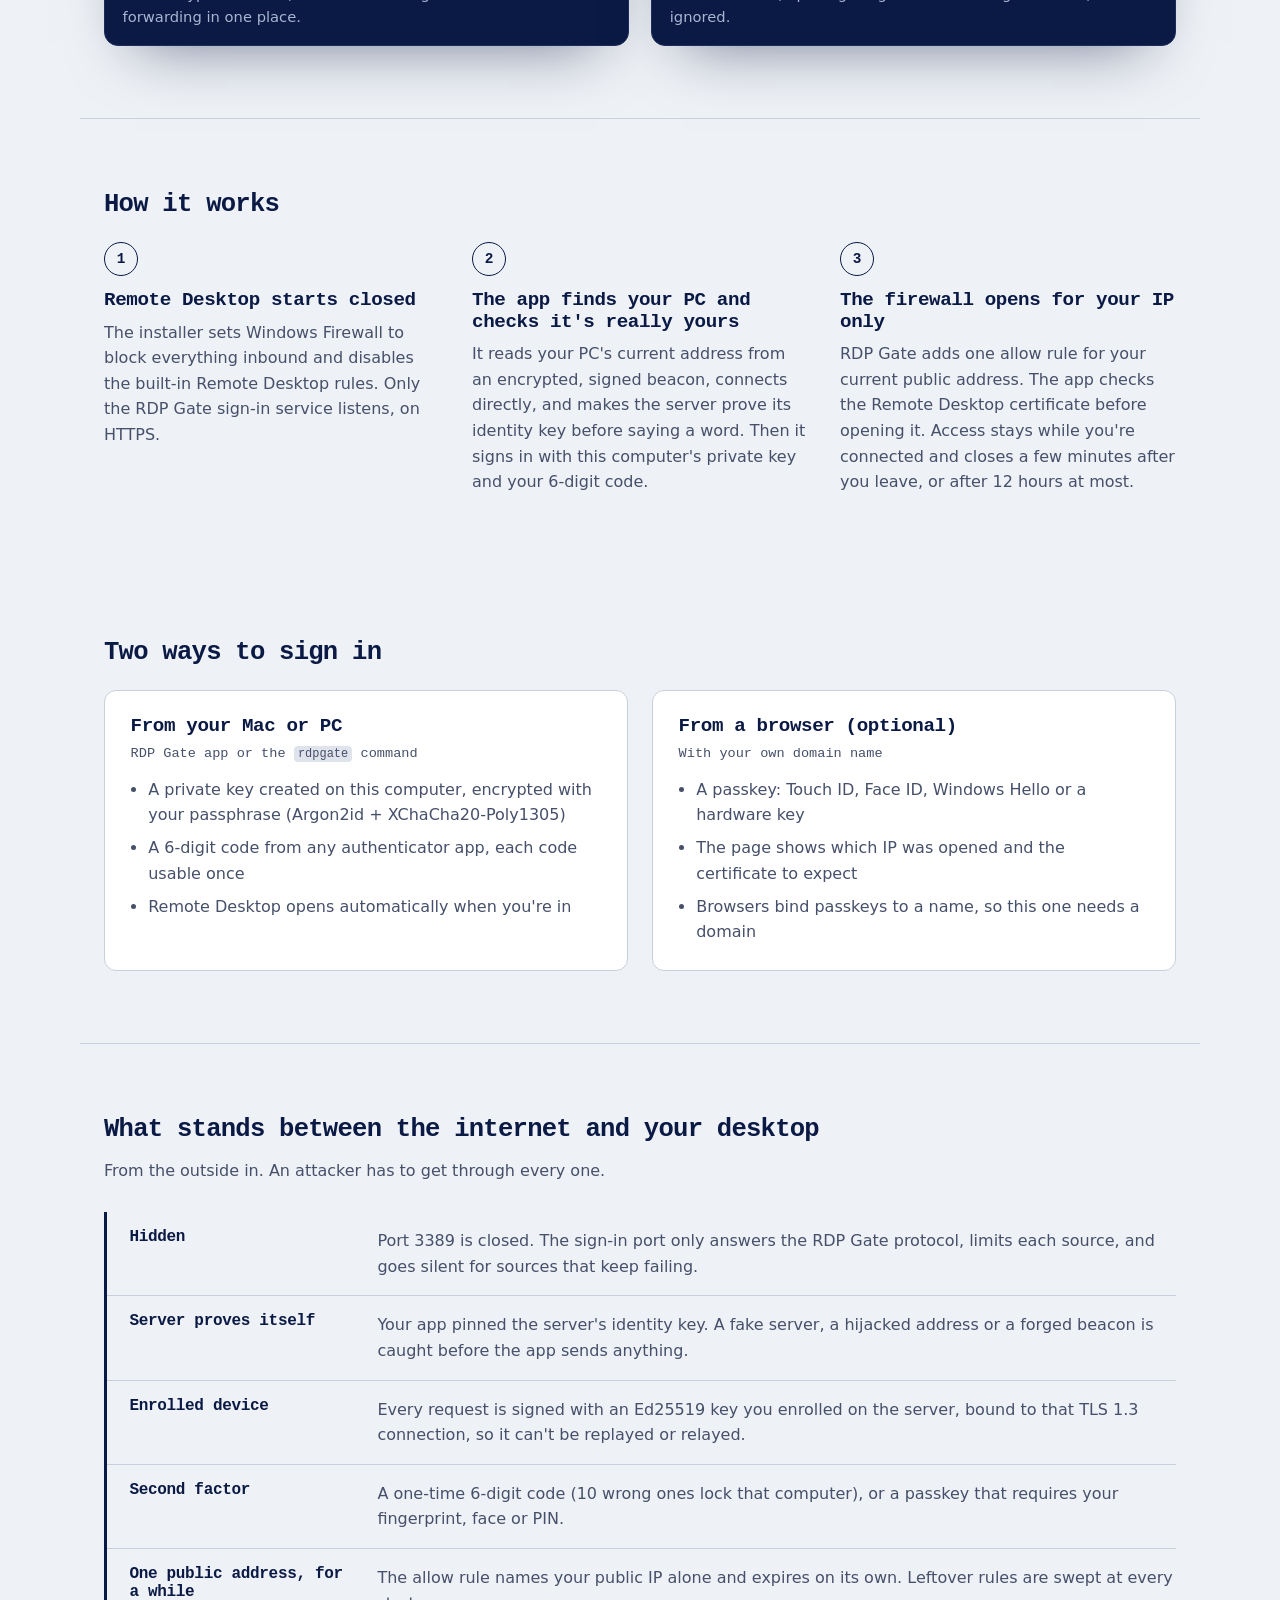
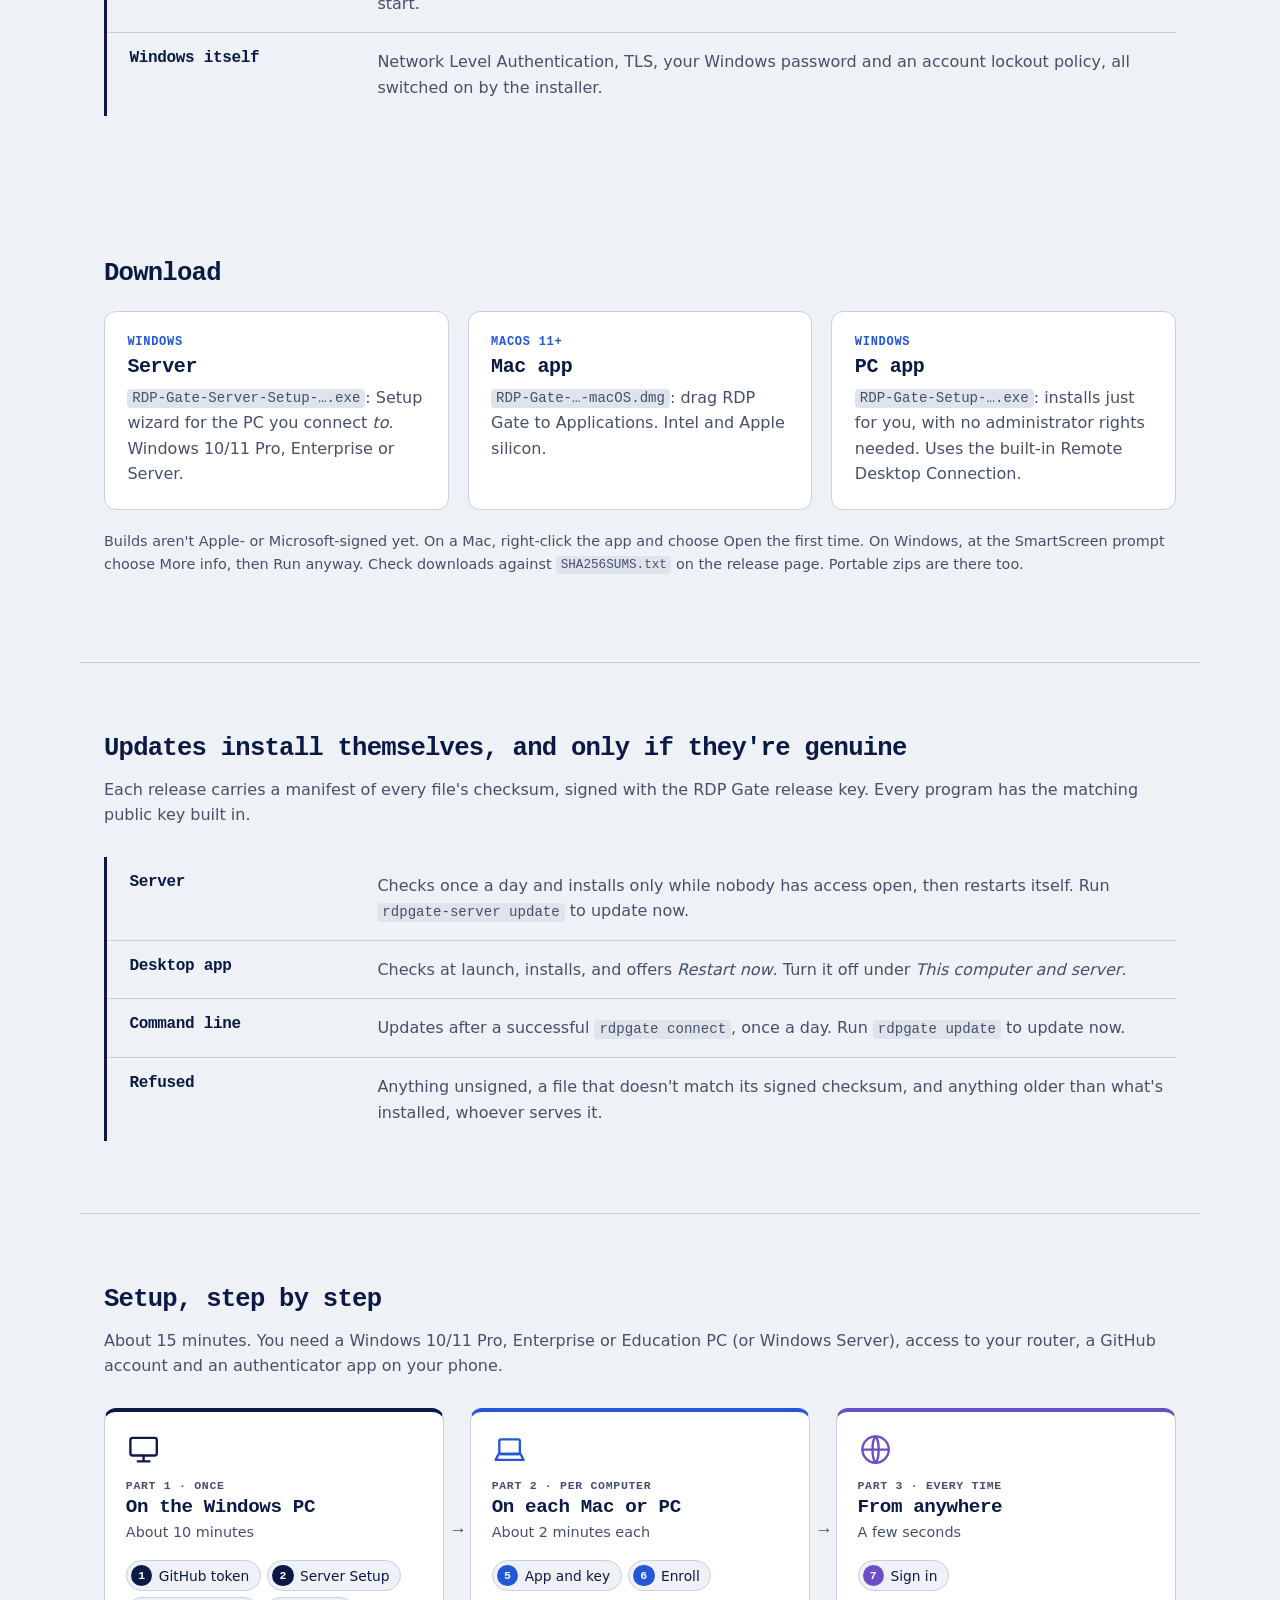
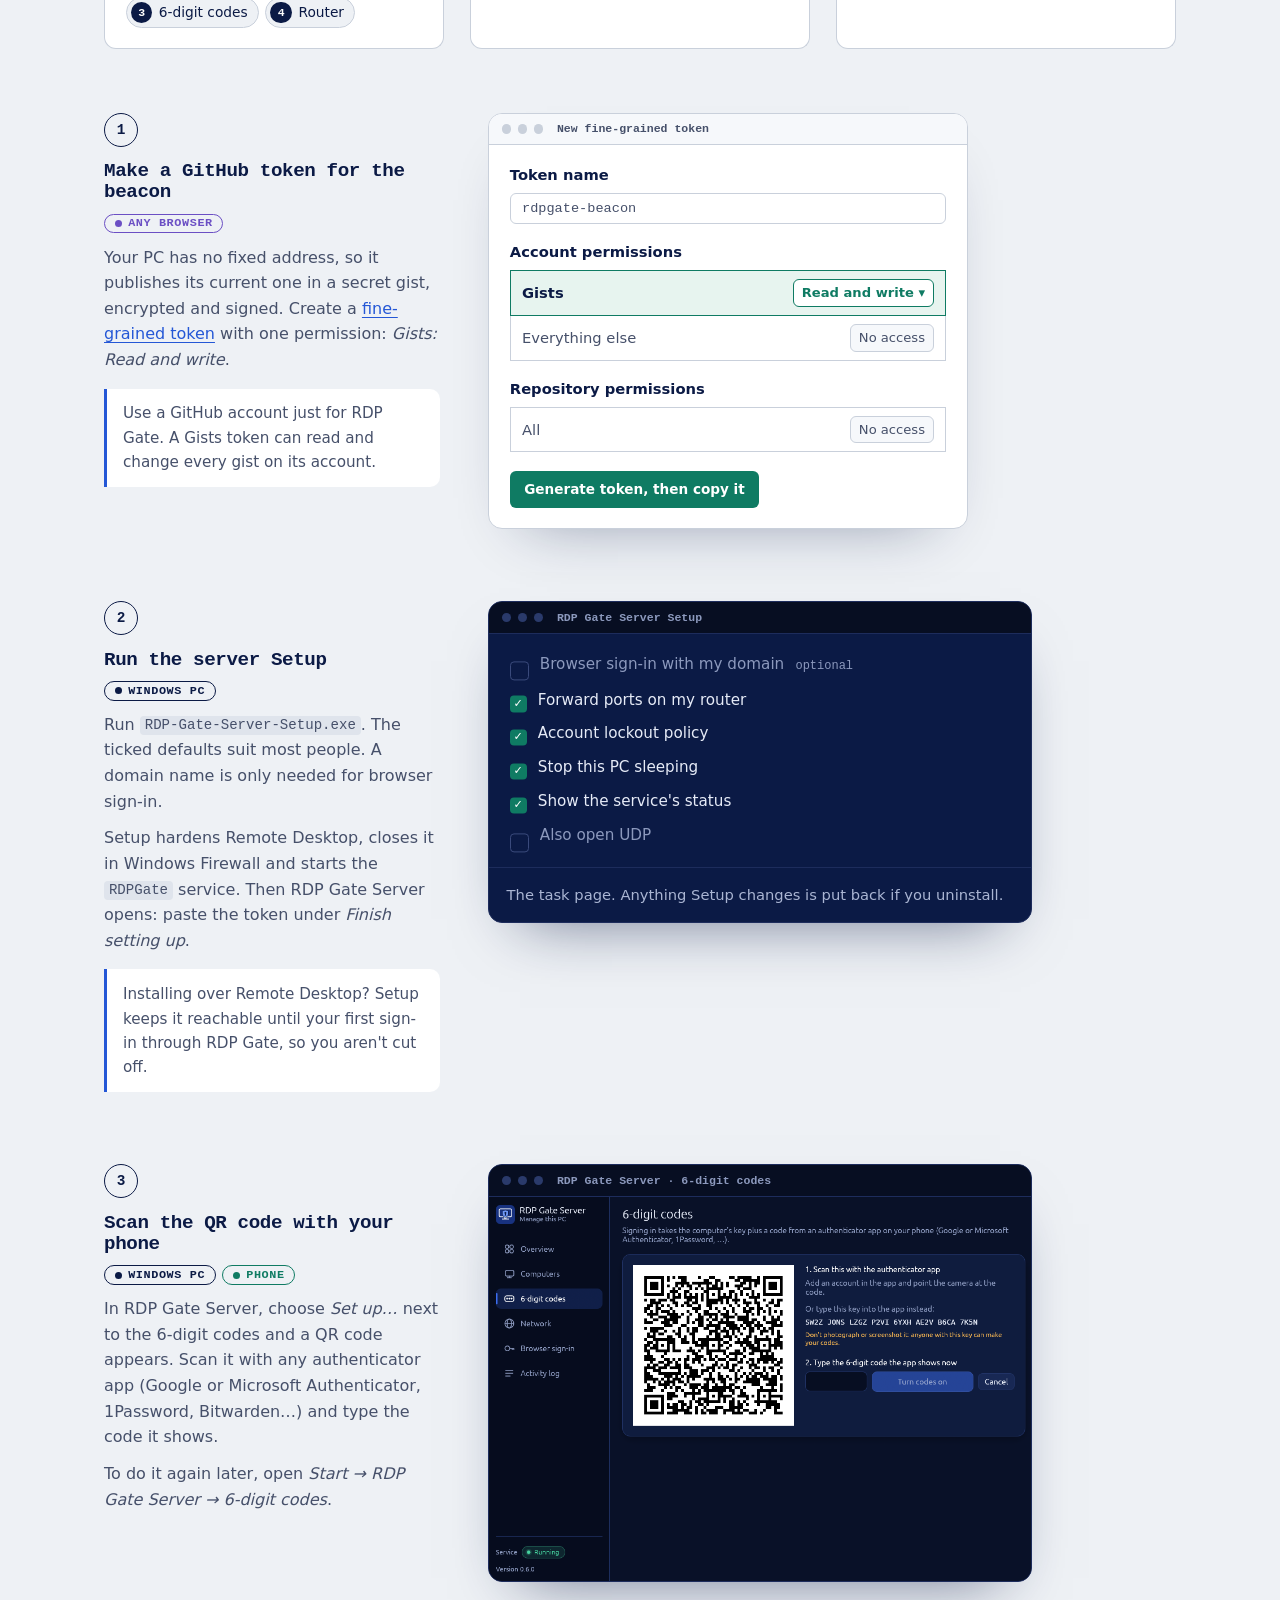
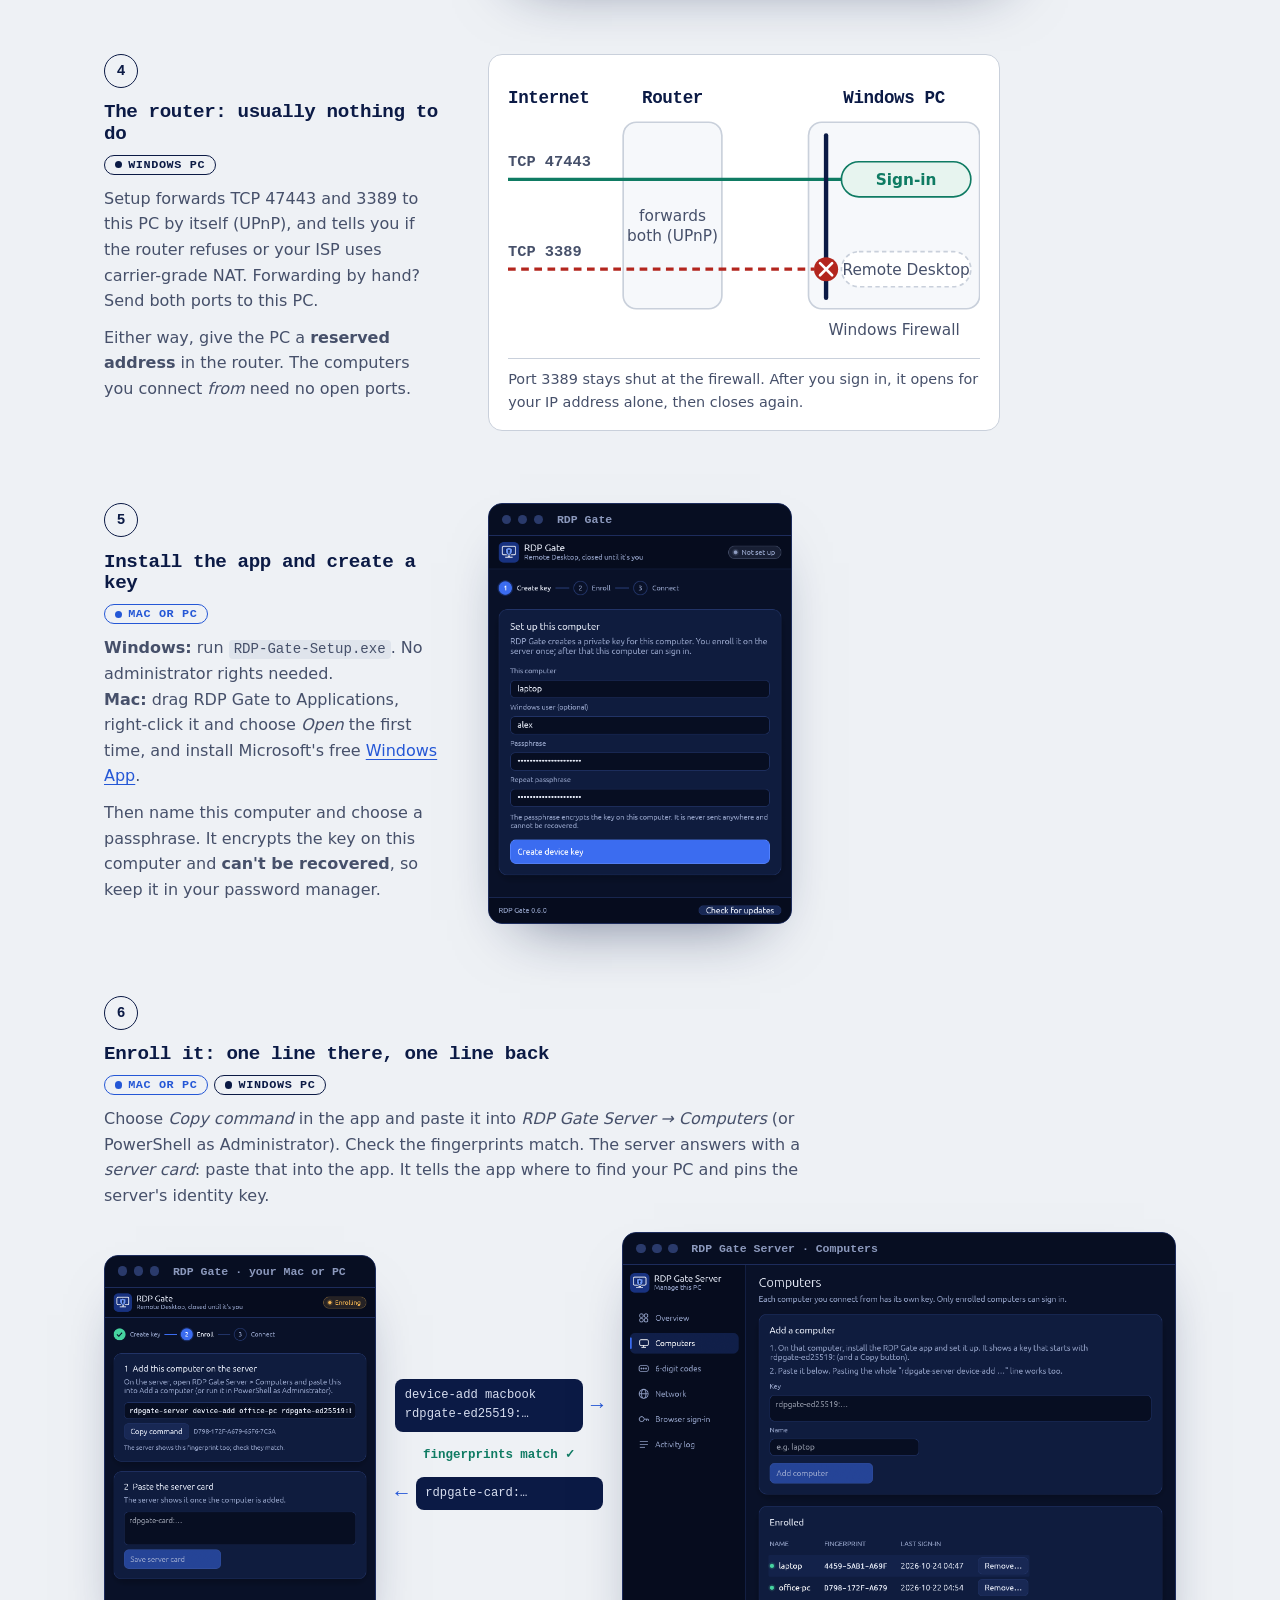
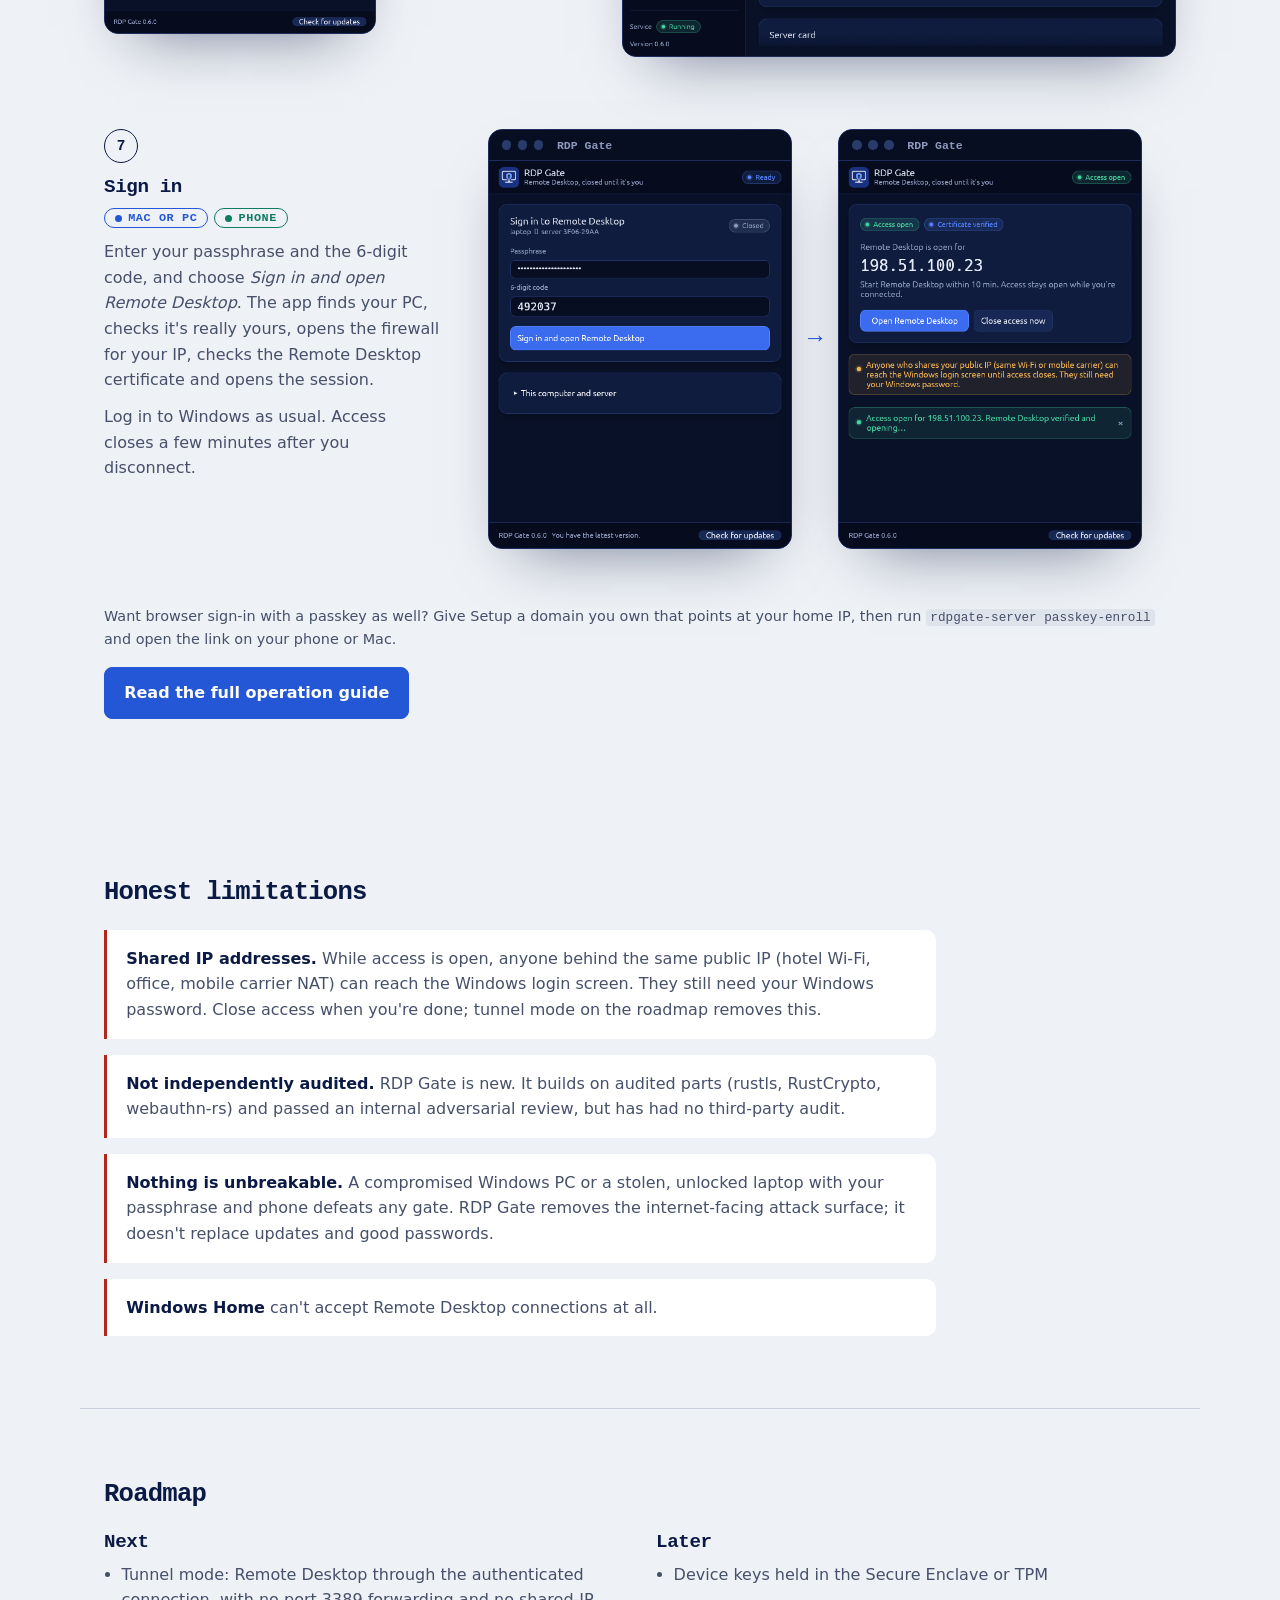
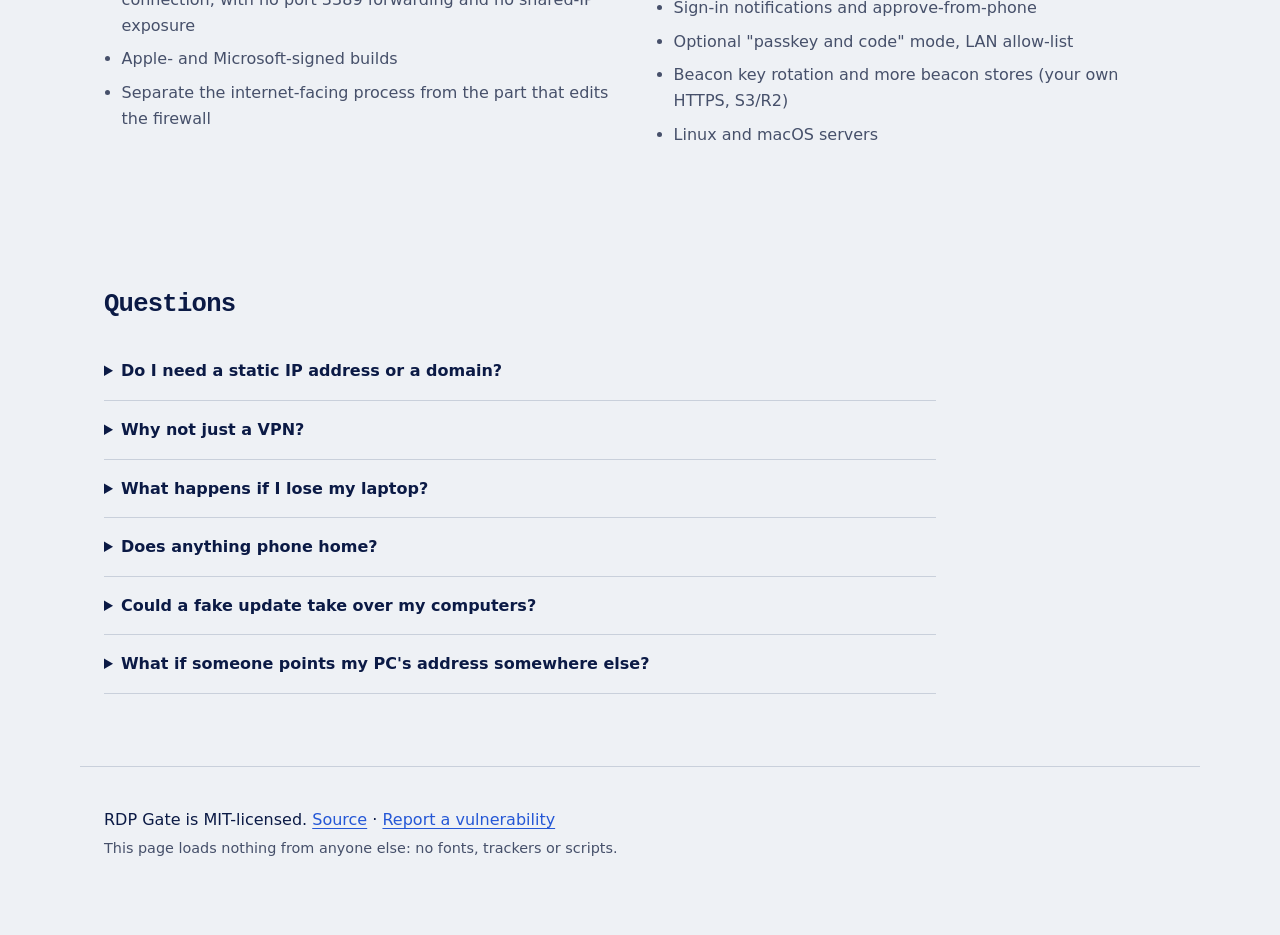
==== commit 255a38f2: "Never use ports 80 or 443; drop Let's Encrypt Sign-in now defaults to TCP 47443, here and on the rou" ====
--- a/docs/index.html
+++ b/docs/index.html
@@ -307,13 +307,13 @@
       <div class="vstep-text">
         <h3>The router: usually nothing to do</h3>
         <p class="where"><span class="at-server">Windows PC</span></p>
-        <p>Setup forwards TCP 443 and 3389 to this PC by itself (UPnP), and tells you if the router refuses or your ISP uses carrier-grade NAT. Forwarding by hand? Send both ports to this PC.</p>
+        <p>Setup forwards TCP 47443 and 3389 to this PC by itself (UPnP), and tells you if the router refuses or your ISP uses carrier-grade NAT. Forwarding by hand? Send both ports to this PC.</p>
         <p>Either way, give the PC a <strong>reserved address</strong> in the router. The computers you connect <em>from</em> need no open ports.</p>
       </div>
       <figure class="vstep-visual diagram">
         <svg viewBox="0 0 430 250" role="img" aria-labelledby="rt-t rt-d">
           <title id="rt-t">The two ports on the way in</title>
-          <desc id="rt-d">The router forwards TCP 443 and TCP 3389 to the Windows PC. Windows Firewall lets 443 through to the RDP Gate sign-in service, and keeps 3389 shut until you sign in.</desc>
+          <desc id="rt-d">The router forwards TCP 47443 and TCP 3389 to the Windows PC. Windows Firewall lets 47443 through to the RDP Gate sign-in service, and keeps 3389 shut until you sign in.</desc>
           <text x="0" y="26" class="d-col">Internet</text>
           <text x="150" y="26" class="d-col" text-anchor="middle">Router</text>
           <text x="352" y="26" class="d-col" text-anchor="middle">Windows PC</text>
@@ -324,7 +324,7 @@
           <rect x="274" y="44" width="156" height="170" rx="12" class="d-box"/>
 
           <line x1="0" y1="96" x2="304" y2="96" class="d-allow"/>
-          <text x="0" y="84" class="d-port">TCP 443</text>
+          <text x="0" y="84" class="d-port">TCP 47443</text>
           <rect x="304" y="80" width="118" height="32" rx="16" class="d-pill-allow"/>
           <text x="363" y="101" class="d-pill-text" text-anchor="middle">Sign-in</text>
 
@@ -453,7 +453,7 @@
   </details>
   <details>
     <summary>Does anything phone home?</summary>
-    <p>No. The server asks two public "what is my IP" services and updates your own gist. With a domain, it also talks to Let's Encrypt. There is no telemetry and no account with us.</p>
+    <p>No. The server asks two public "what is my IP" services and updates your own gist. There is no telemetry and no account with us.</p>
   </details>
   <details>
     <summary>Could a fake update take over my computers?</summary>
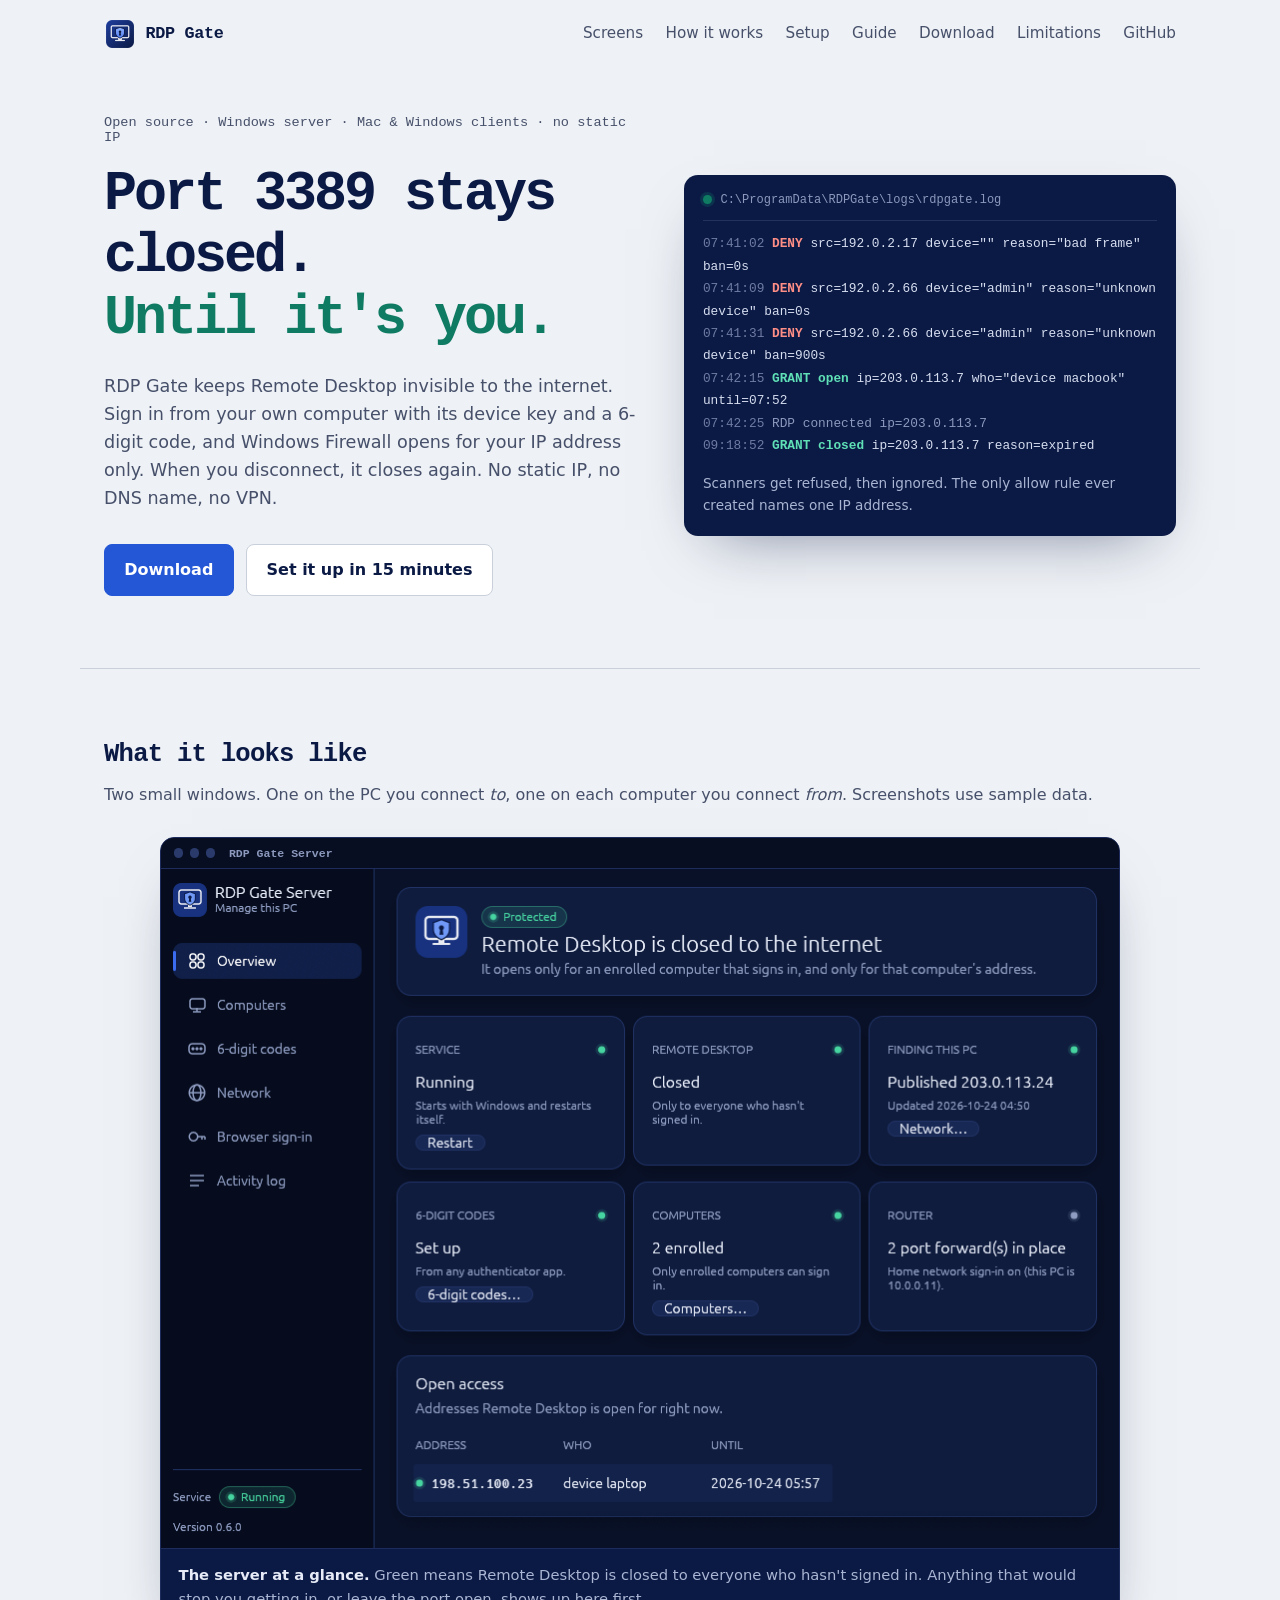
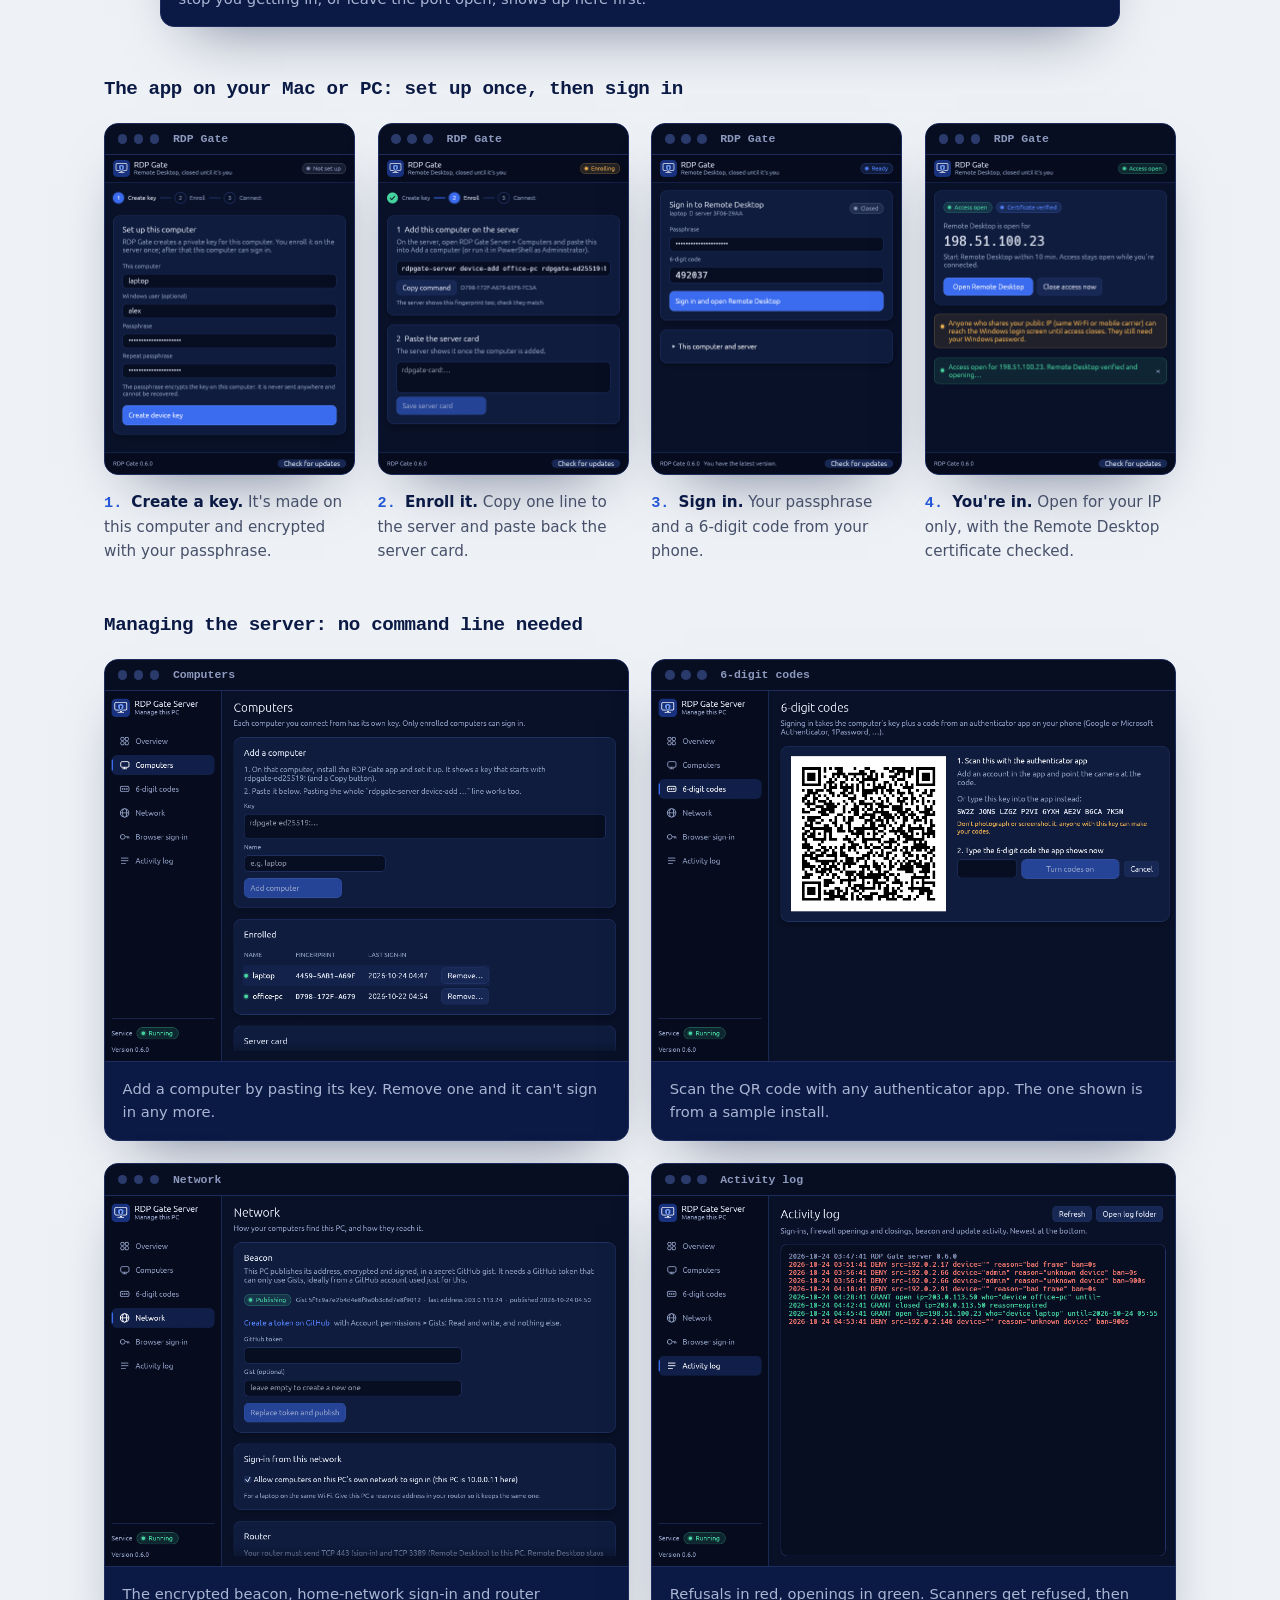
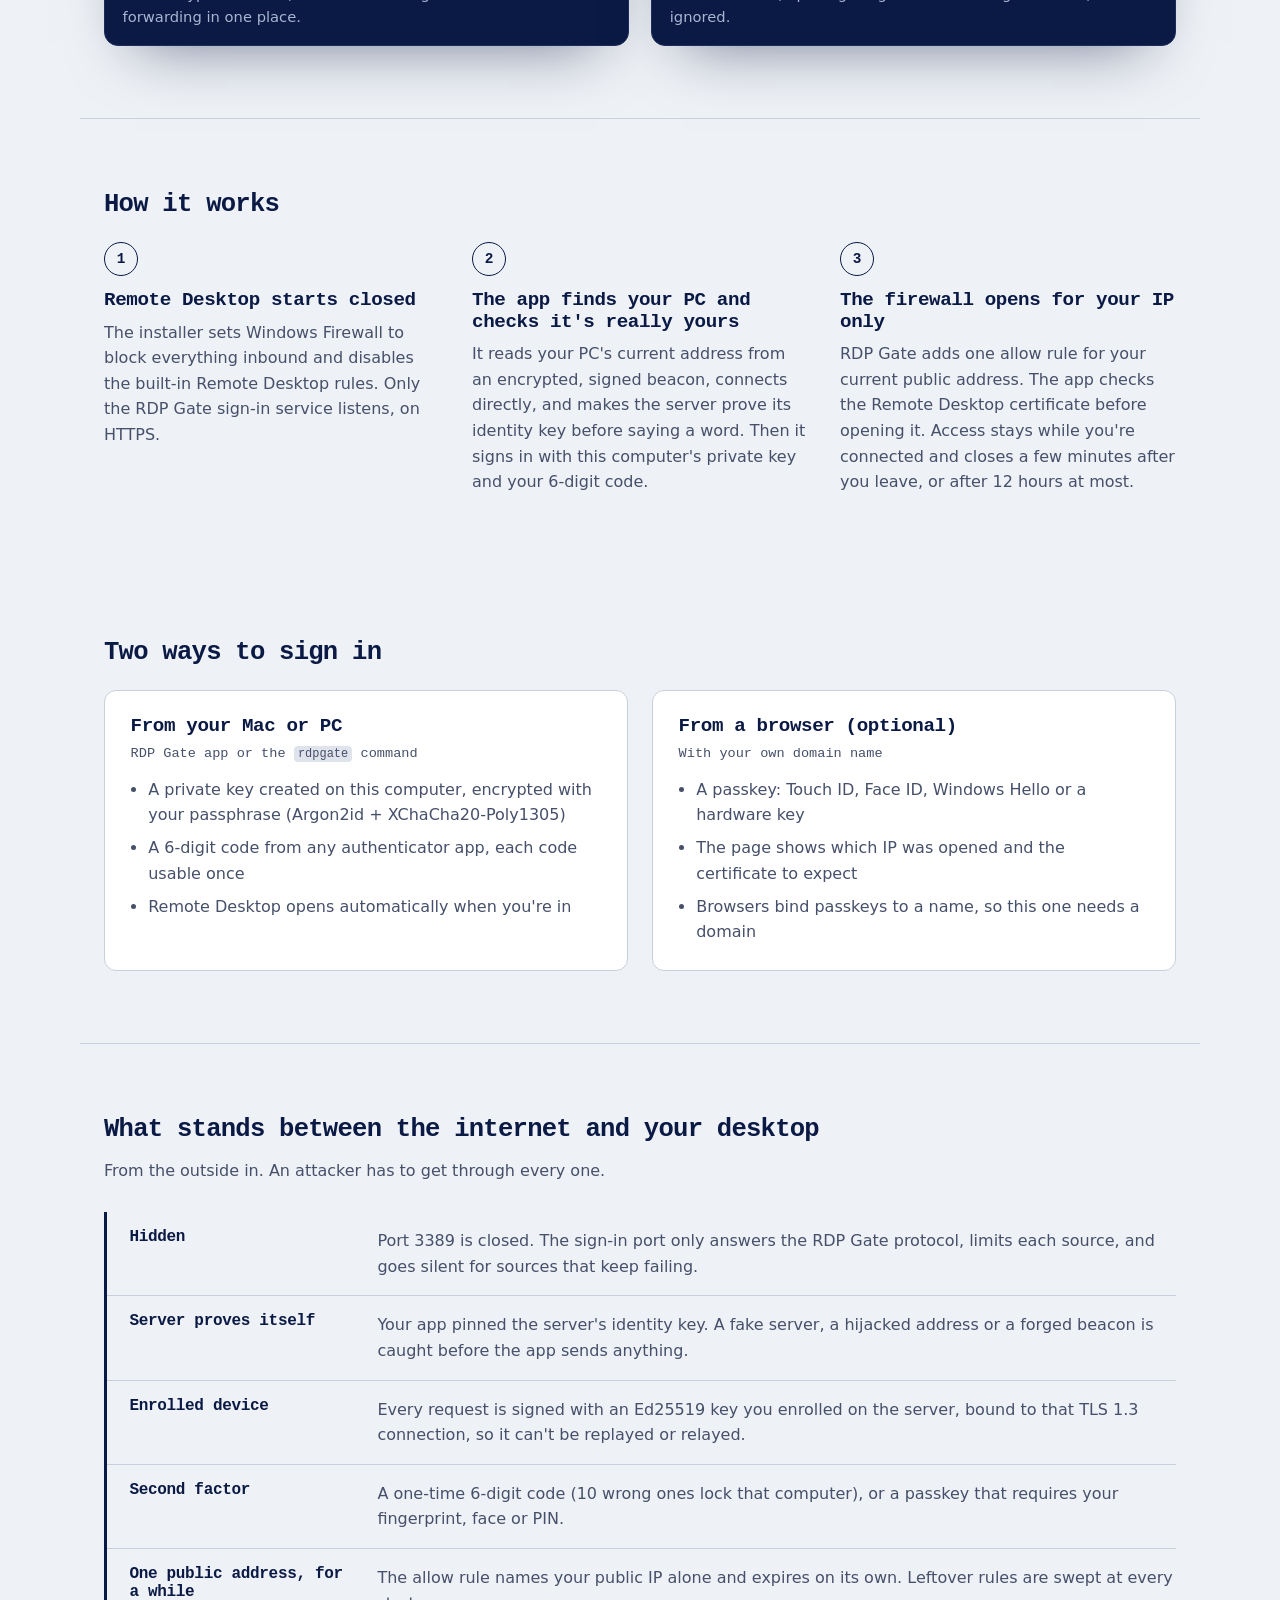
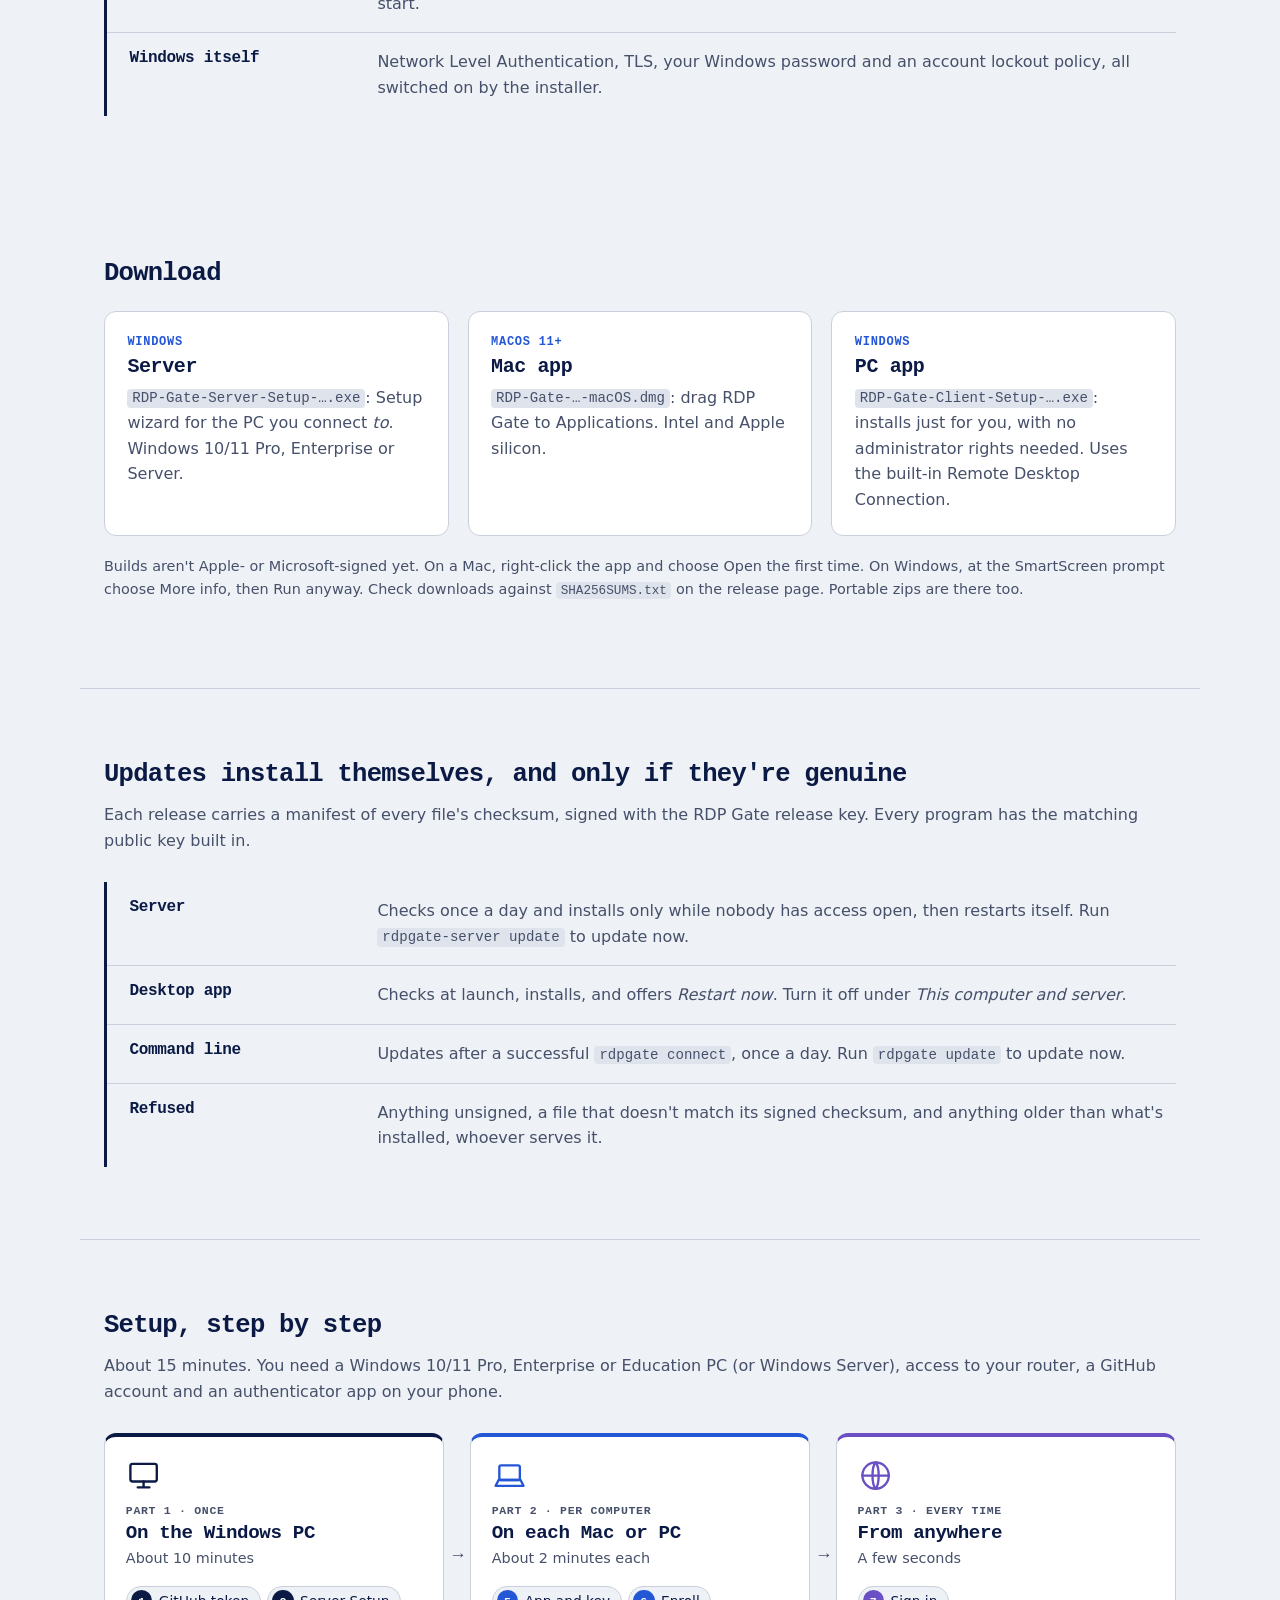
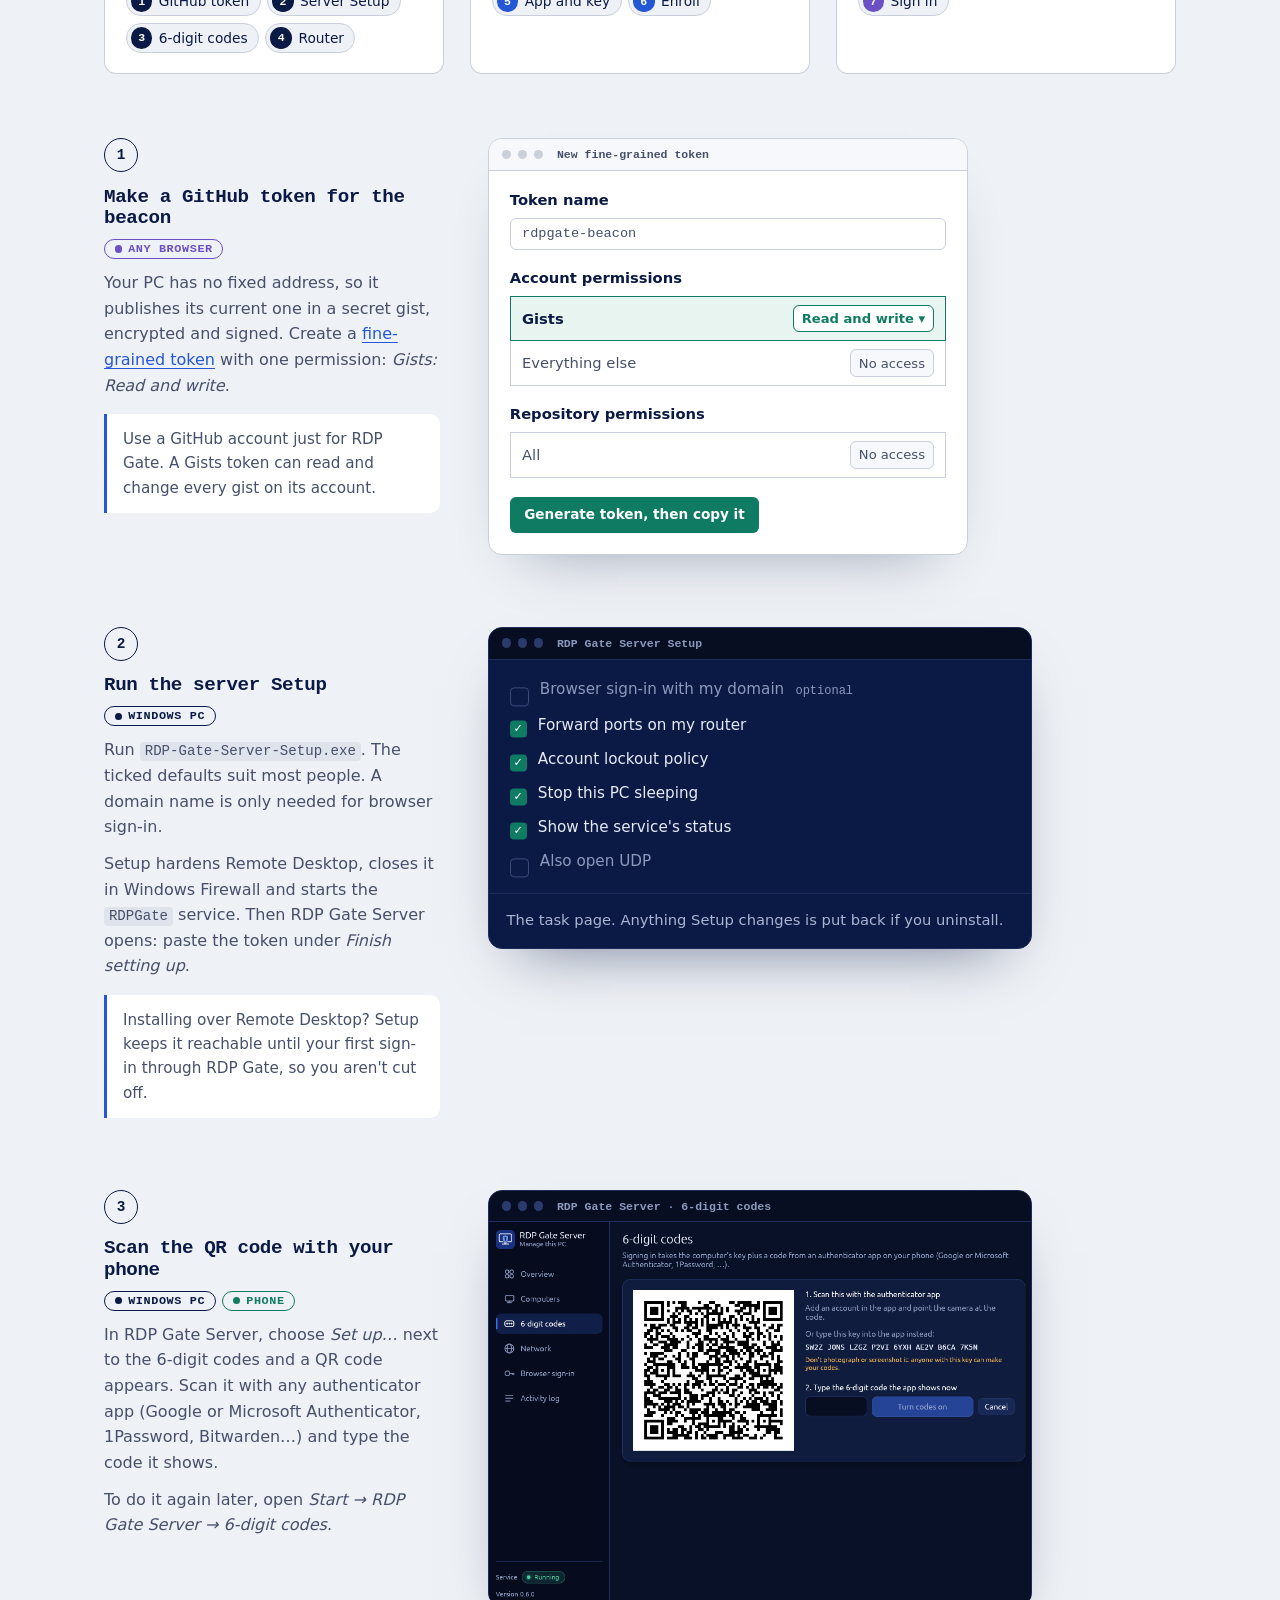
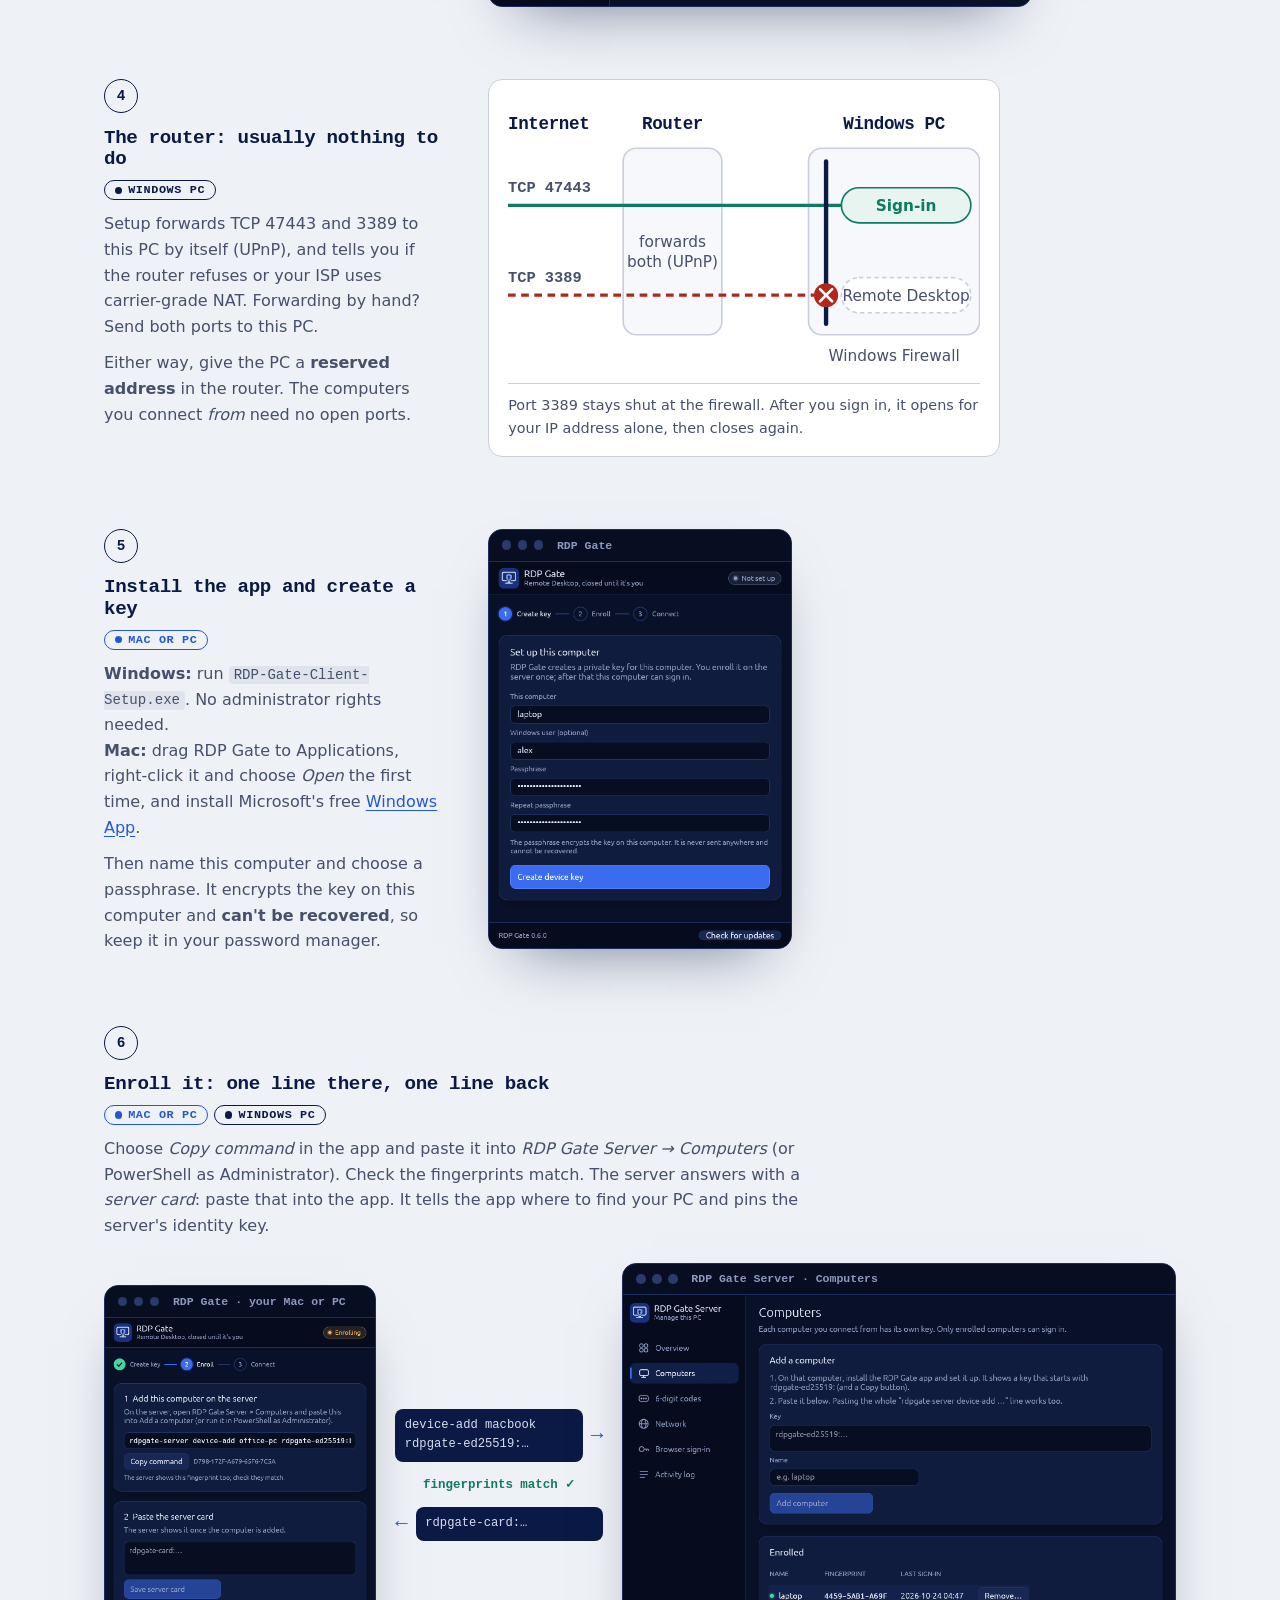
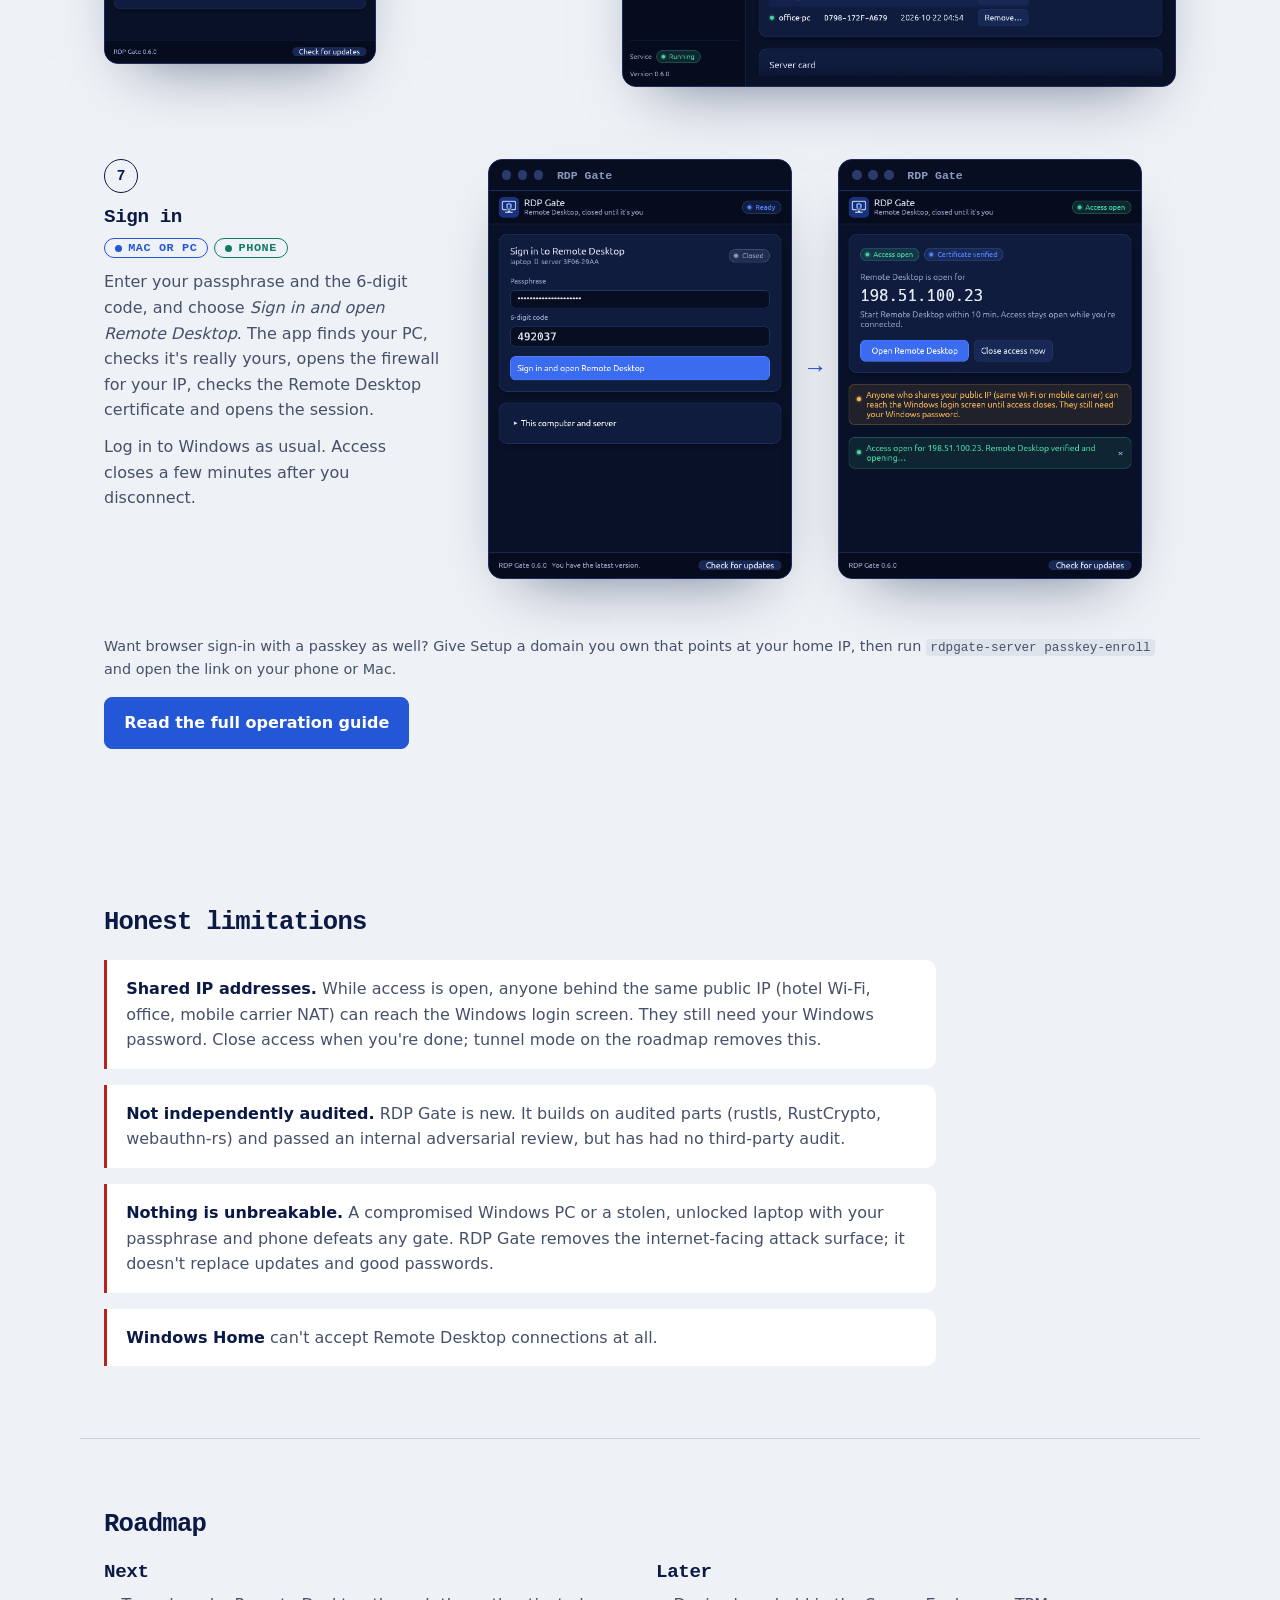
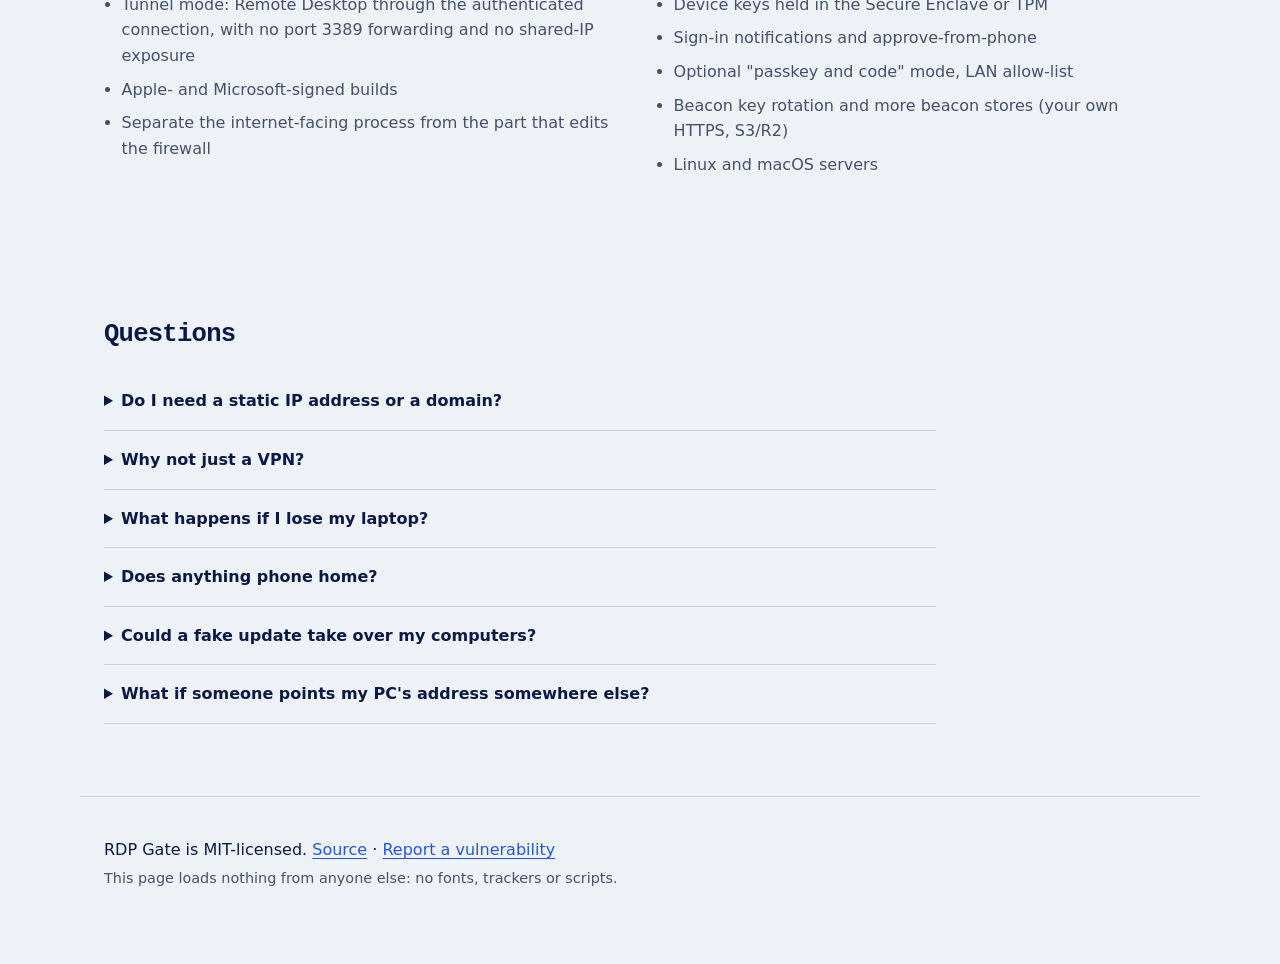
==== commit 0e147207: "Name the Windows client installer clearly and list downloads in releases Every release already built" ====
--- a/docs/index.html
+++ b/docs/index.html
@@ -189,7 +189,7 @@
     <a class="card" href="https://github.com/parthh37/rdpgate/releases">
       <span class="os">Windows</span>
       <strong>PC app</strong>
-      <span><code>RDP-Gate-Setup-….exe</code>: installs just for you, with no administrator rights needed. Uses the built-in Remote Desktop Connection.</span>
+      <span><code>RDP-Gate-Client-Setup-….exe</code>: installs just for you, with no administrator rights needed. Uses the built-in Remote Desktop Connection.</span>
     </a>
   </div>
   <p class="fine">Builds aren't Apple- or Microsoft-signed yet. On a Mac, right-click the app and choose Open the first time. On Windows, at the SmartScreen prompt choose More info, then Run anyway. Check downloads against <code>SHA256SUMS.txt</code> on the release page. Portable zips are there too.</p>
@@ -346,7 +346,7 @@
       <div class="vstep-text">
         <h3>Install the app and create a key</h3>
         <p class="where"><span class="at-client">Mac or PC</span></p>
-        <p><strong>Windows:</strong> run <code>RDP-Gate-Setup.exe</code>. No administrator rights needed.<br><strong>Mac:</strong> drag RDP Gate to Applications, right-click it and choose <em>Open</em> the first time, and install Microsoft's free <a href="https://apps.apple.com/app/windows-app/id1295203466">Windows App</a>.</p>
+        <p><strong>Windows:</strong> run <code>RDP-Gate-Client-Setup.exe</code>. No administrator rights needed.<br><strong>Mac:</strong> drag RDP Gate to Applications, right-click it and choose <em>Open</em> the first time, and install Microsoft's free <a href="https://apps.apple.com/app/windows-app/id1295203466">Windows App</a>.</p>
         <p>Then name this computer and choose a passphrase. It encrypts the key on this computer and <strong>can't be recovered</strong>, so keep it in your password manager.</p>
       </div>
       <figure class="vstep-visual window app">
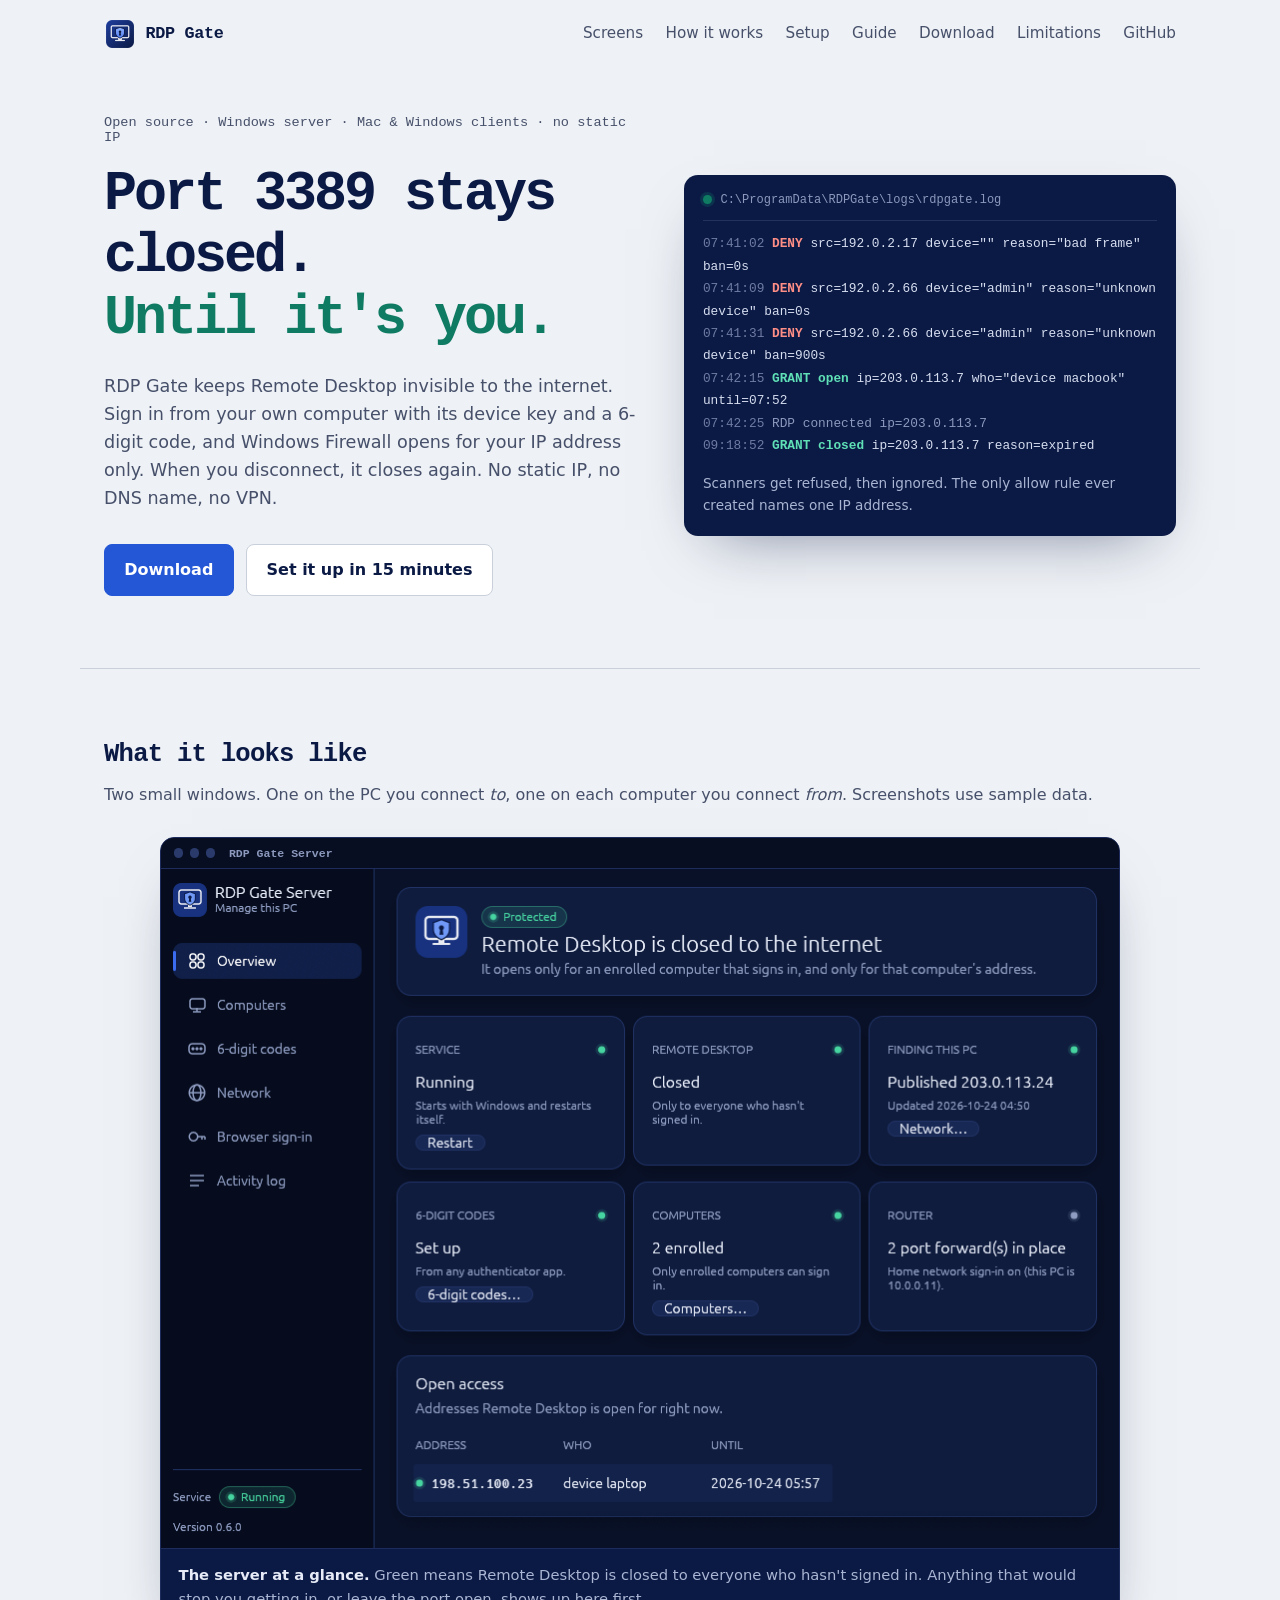
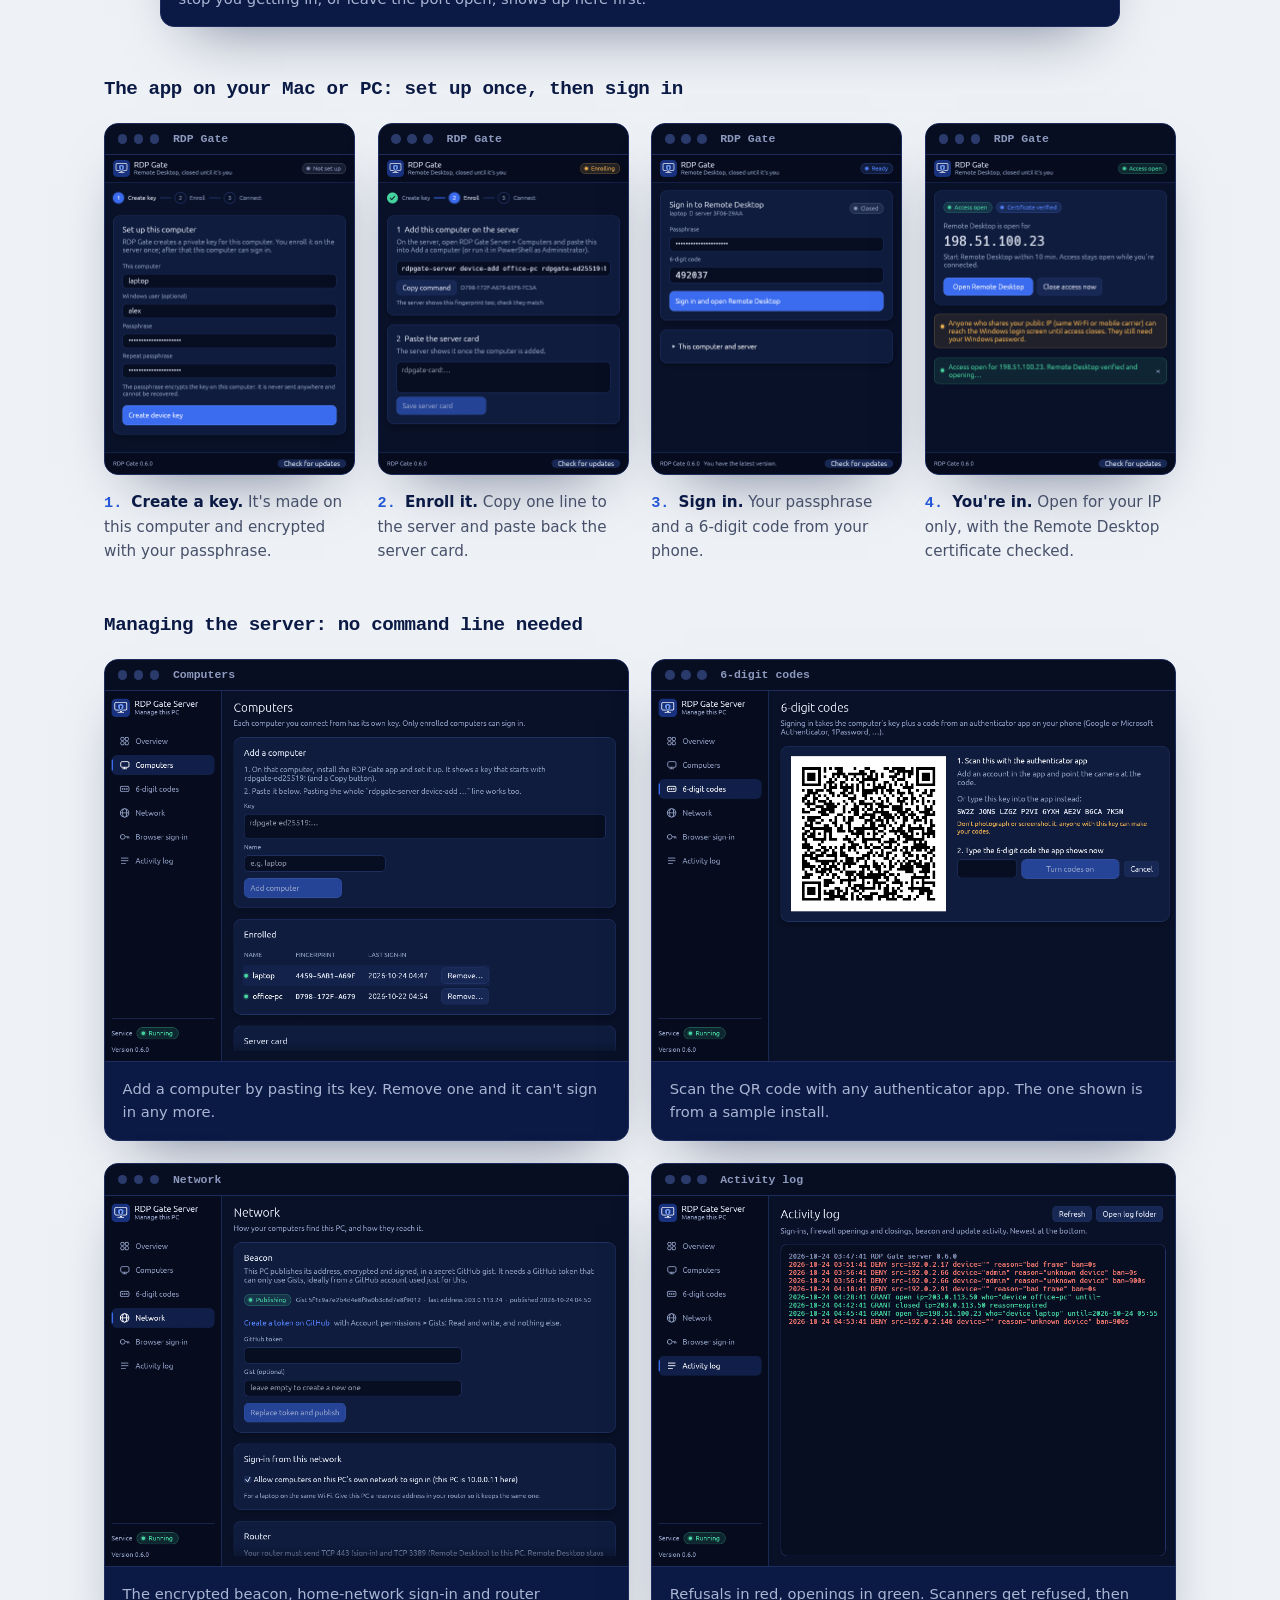
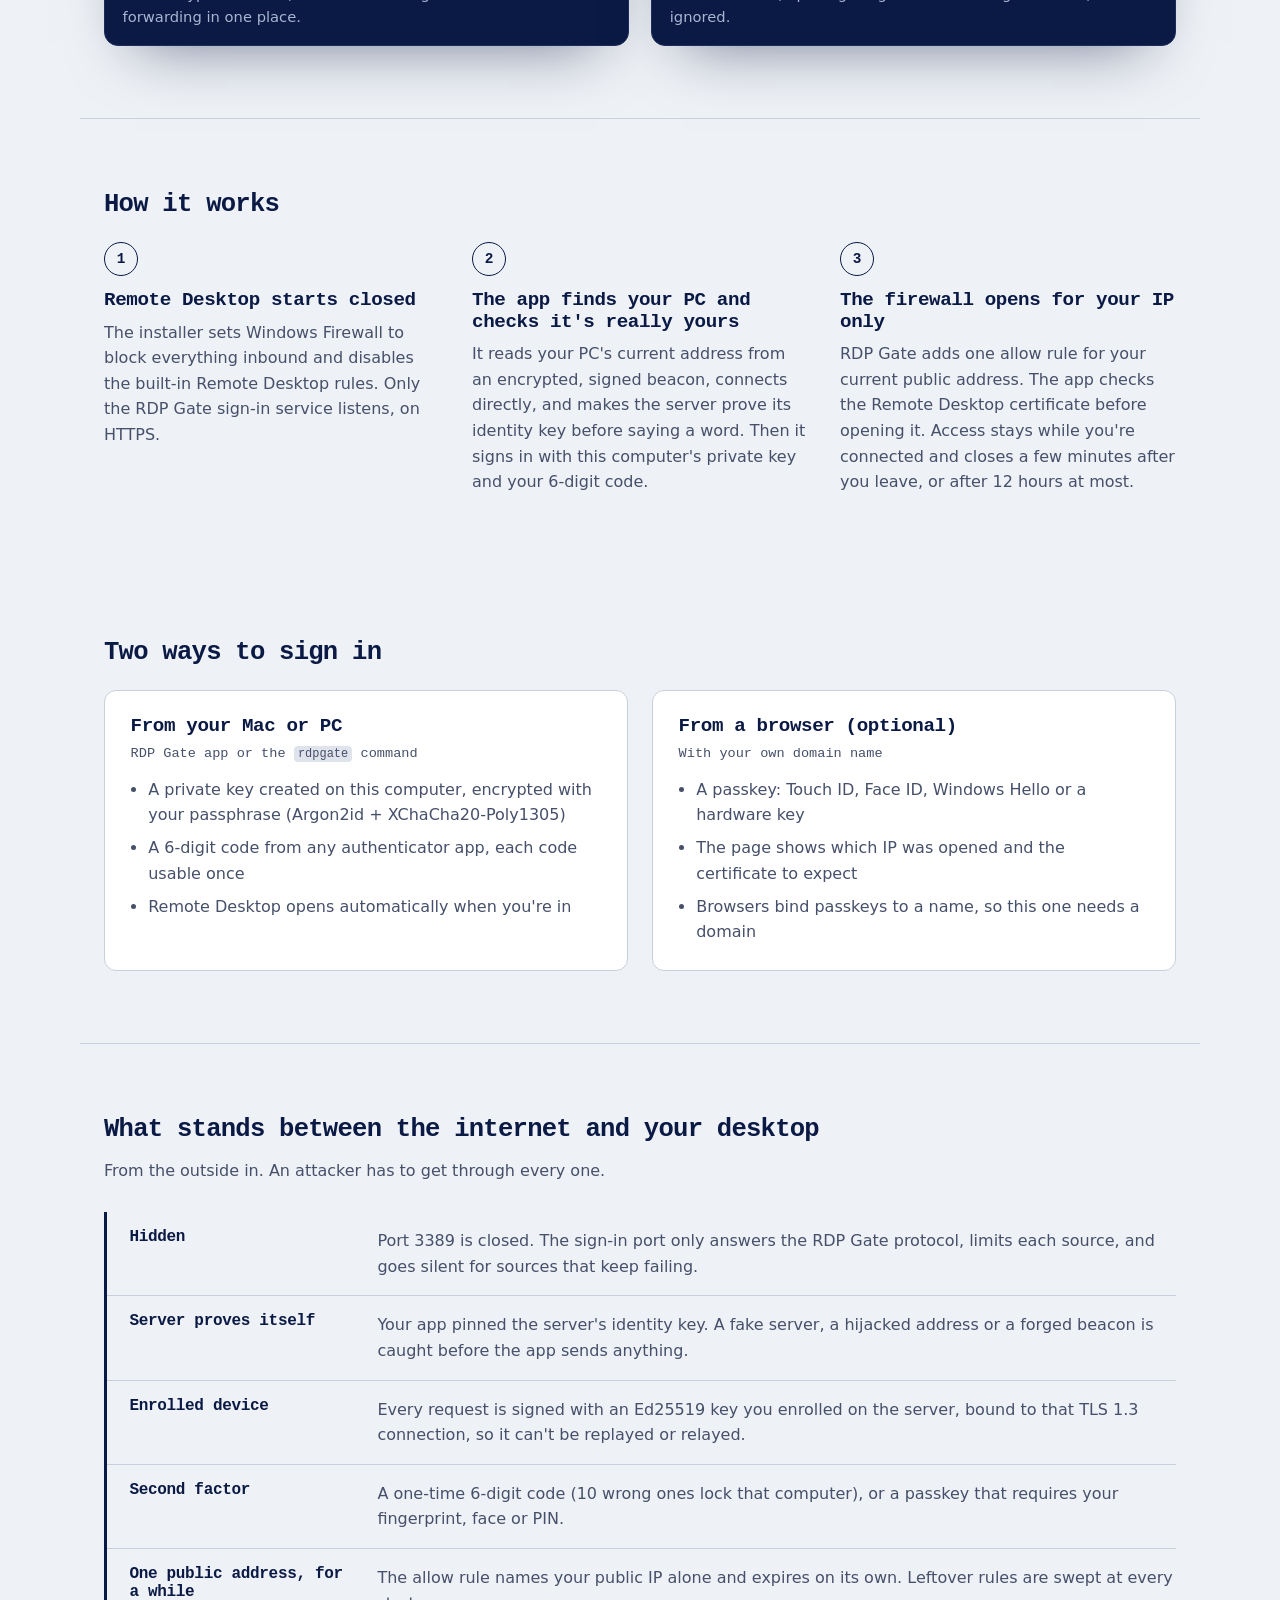
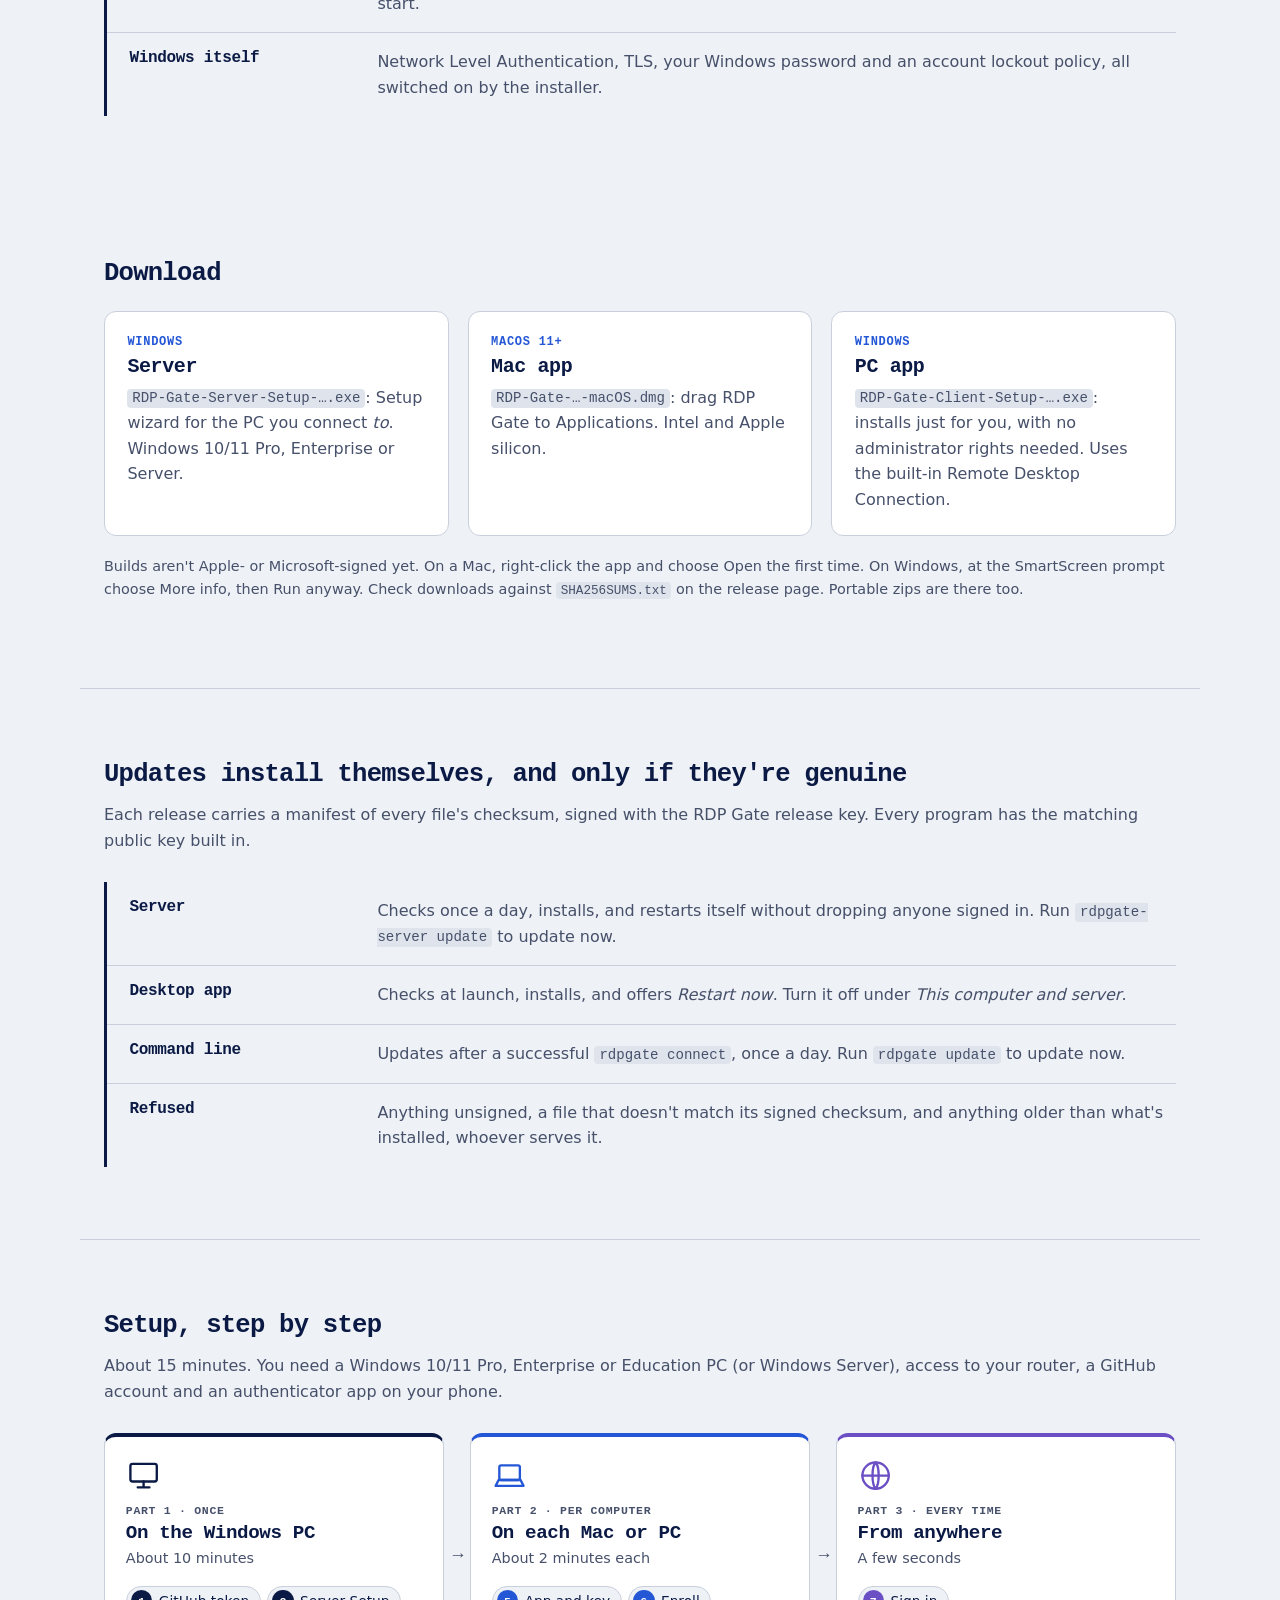
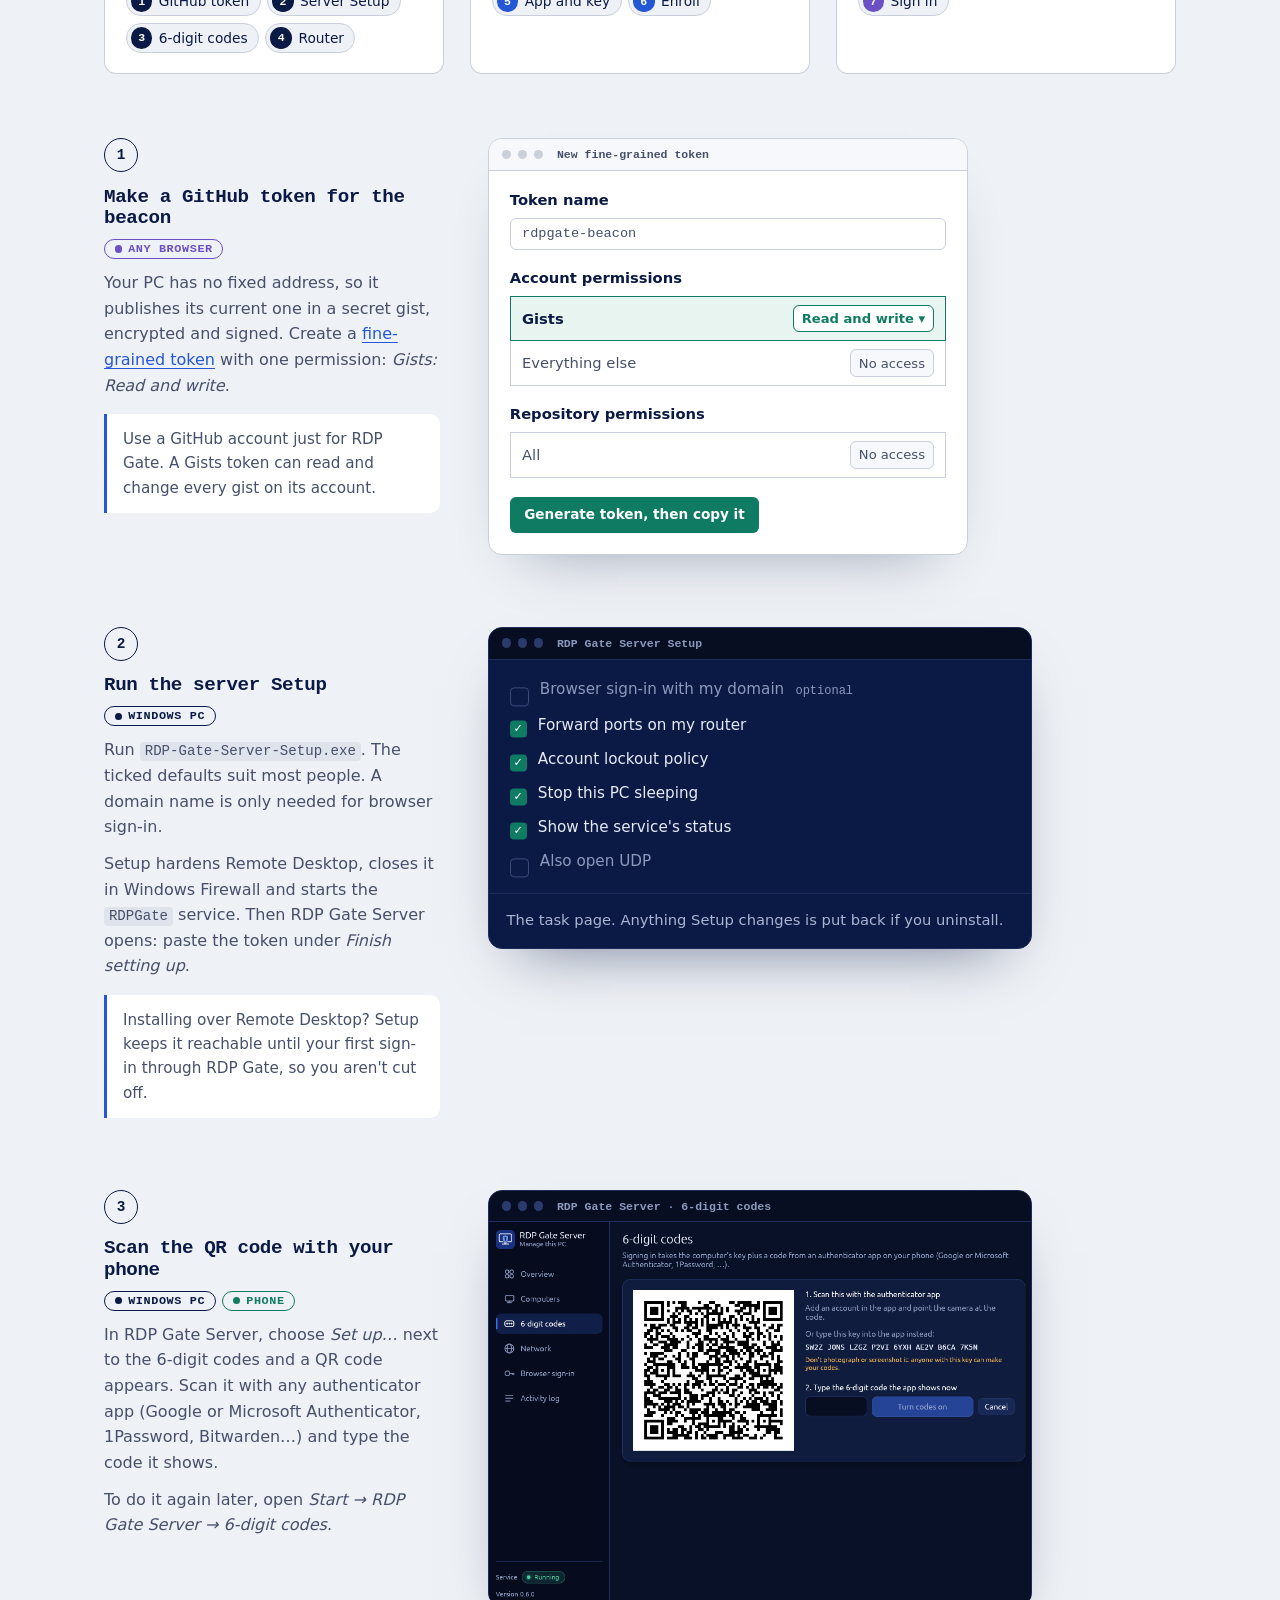
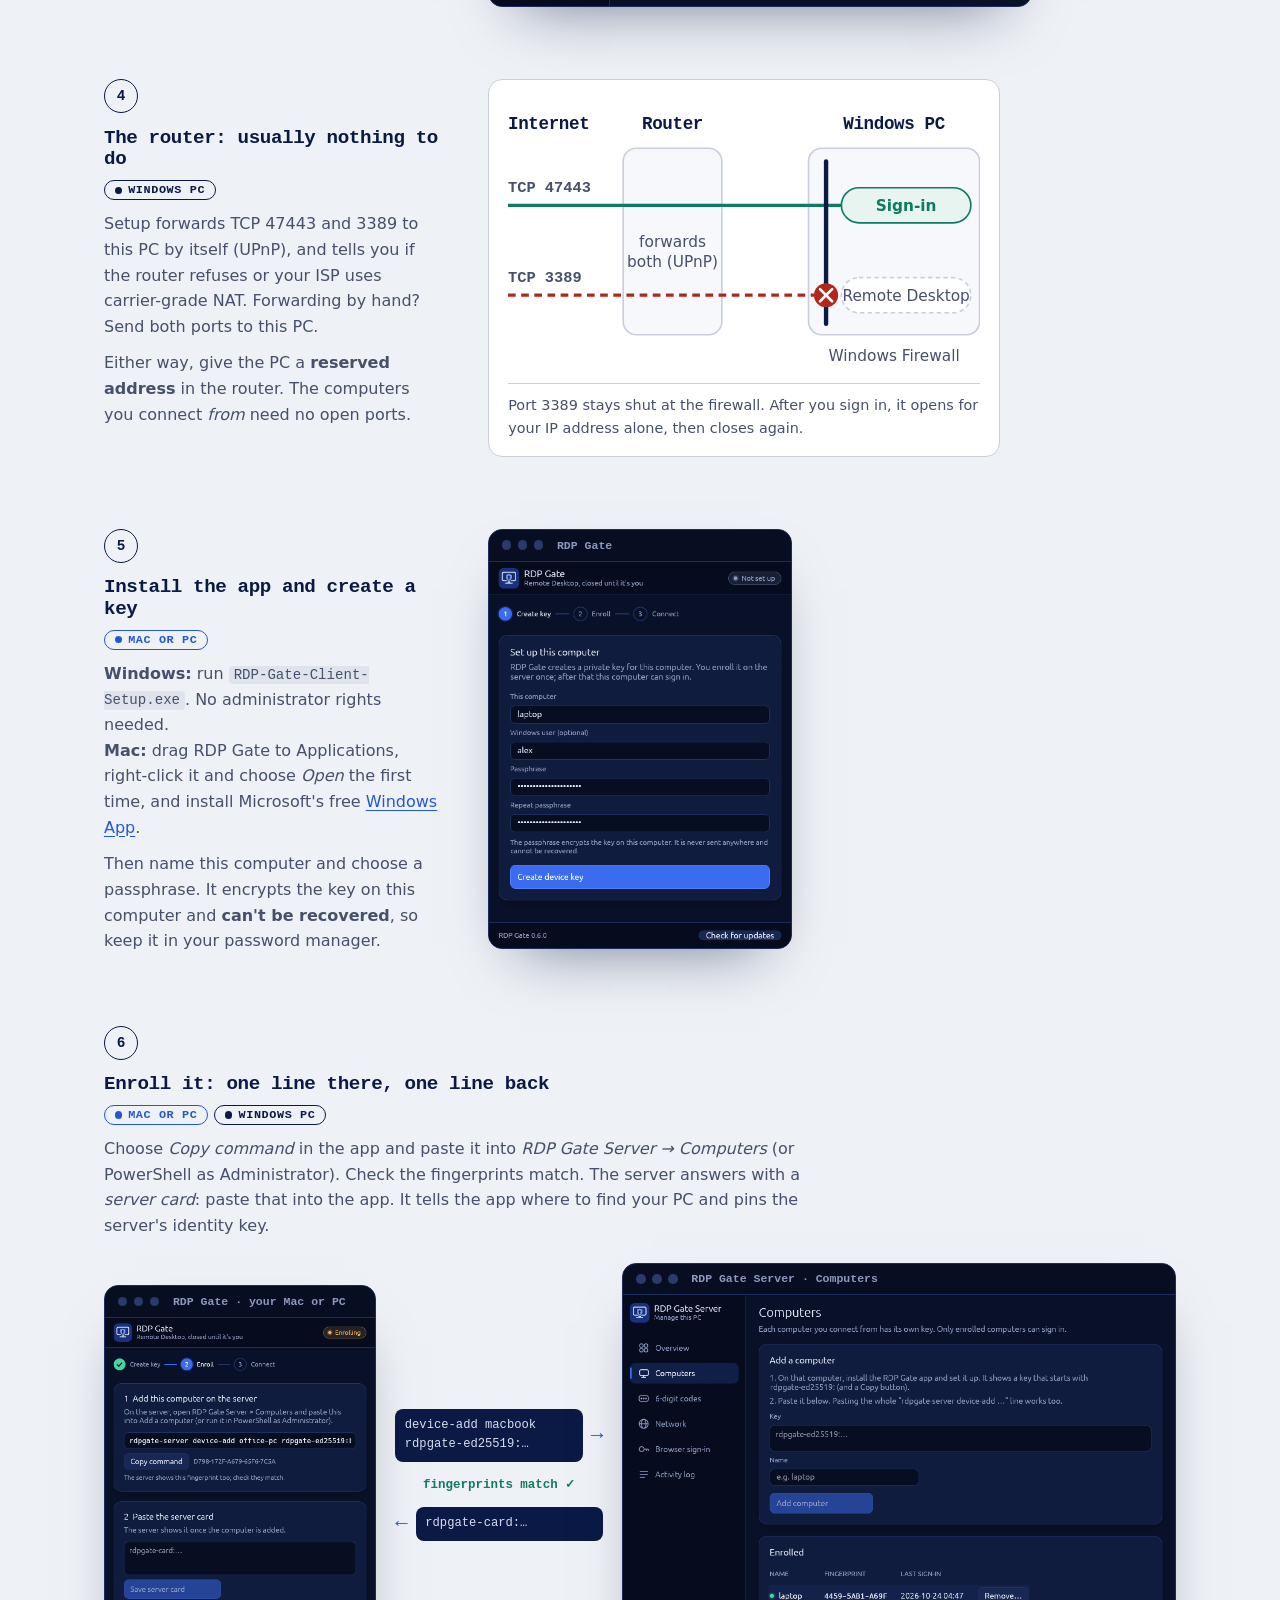
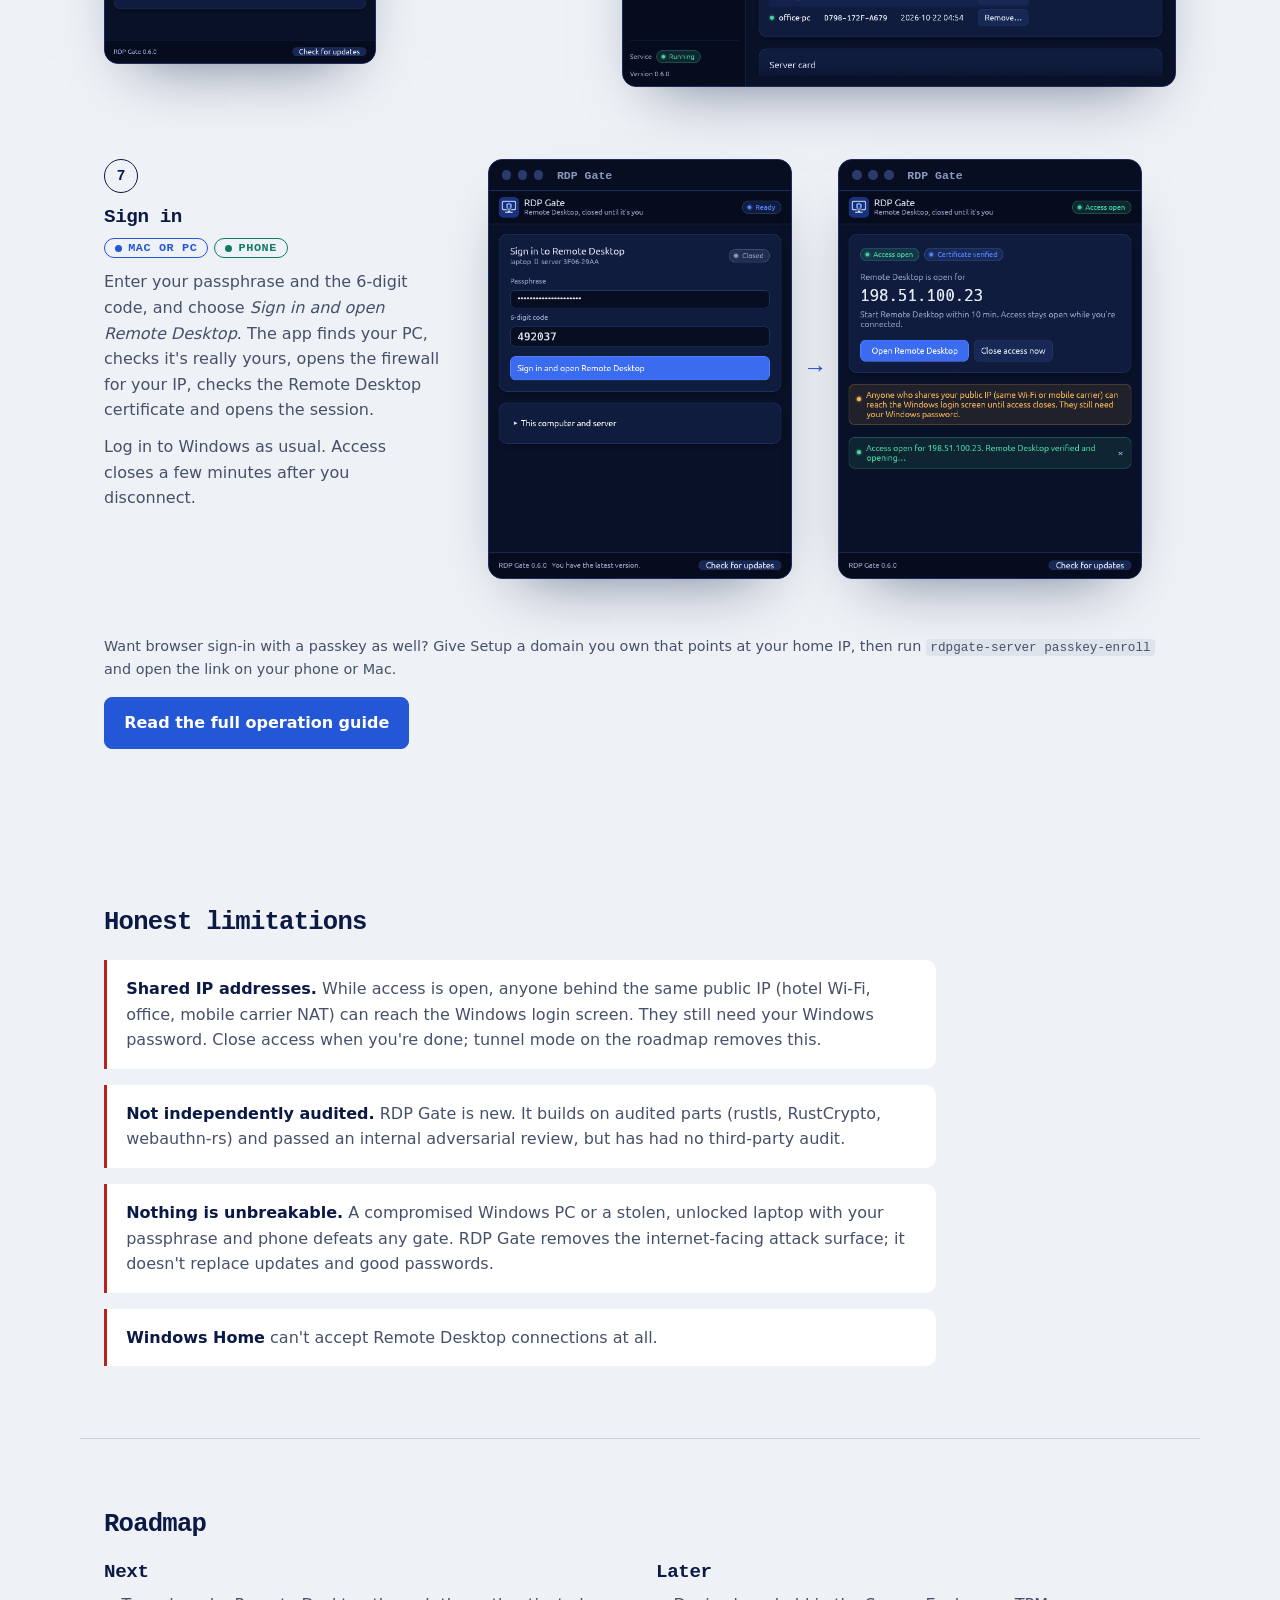
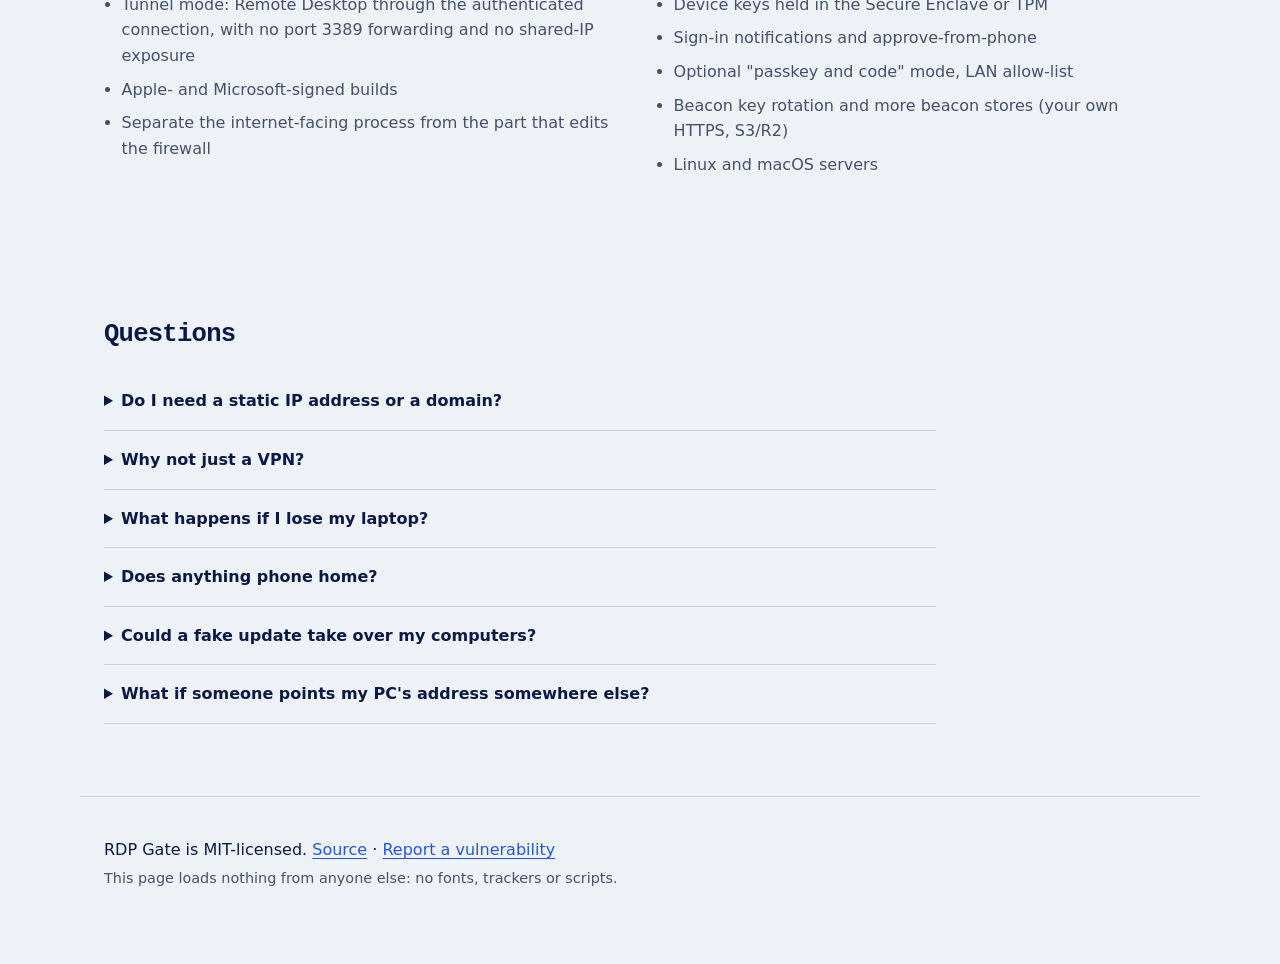
==== commit e39ac01a: "Keep signed-in computers connected across updates and restarts Every service restart (an update, or " ====
--- a/docs/index.html
+++ b/docs/index.html
@@ -199,7 +199,7 @@
   <h2>Updates install themselves, and only if they're genuine</h2>
   <p class="section-lede">Each release carries a manifest of every file's checksum, signed with the RDP Gate release key. Every program has the matching public key built in.</p>
   <dl class="layers">
-    <div><dt>Server</dt><dd>Checks once a day and installs only while nobody has access open, then restarts itself. Run <code>rdpgate-server update</code> to update now.</dd></div>
+    <div><dt>Server</dt><dd>Checks once a day, installs, and restarts itself without dropping anyone signed in. Run <code>rdpgate-server update</code> to update now.</dd></div>
     <div><dt>Desktop app</dt><dd>Checks at launch, installs, and offers <em>Restart now</em>. Turn it off under <em>This computer and server</em>.</dd></div>
     <div><dt>Command line</dt><dd>Updates after a successful <code>rdpgate connect</code>, once a day. Run <code>rdpgate update</code> to update now.</dd></div>
     <div><dt>Refused</dt><dd>Anything unsigned, a file that doesn't match its signed checksum, and anything older than what's installed, whoever serves it.</dd></div>
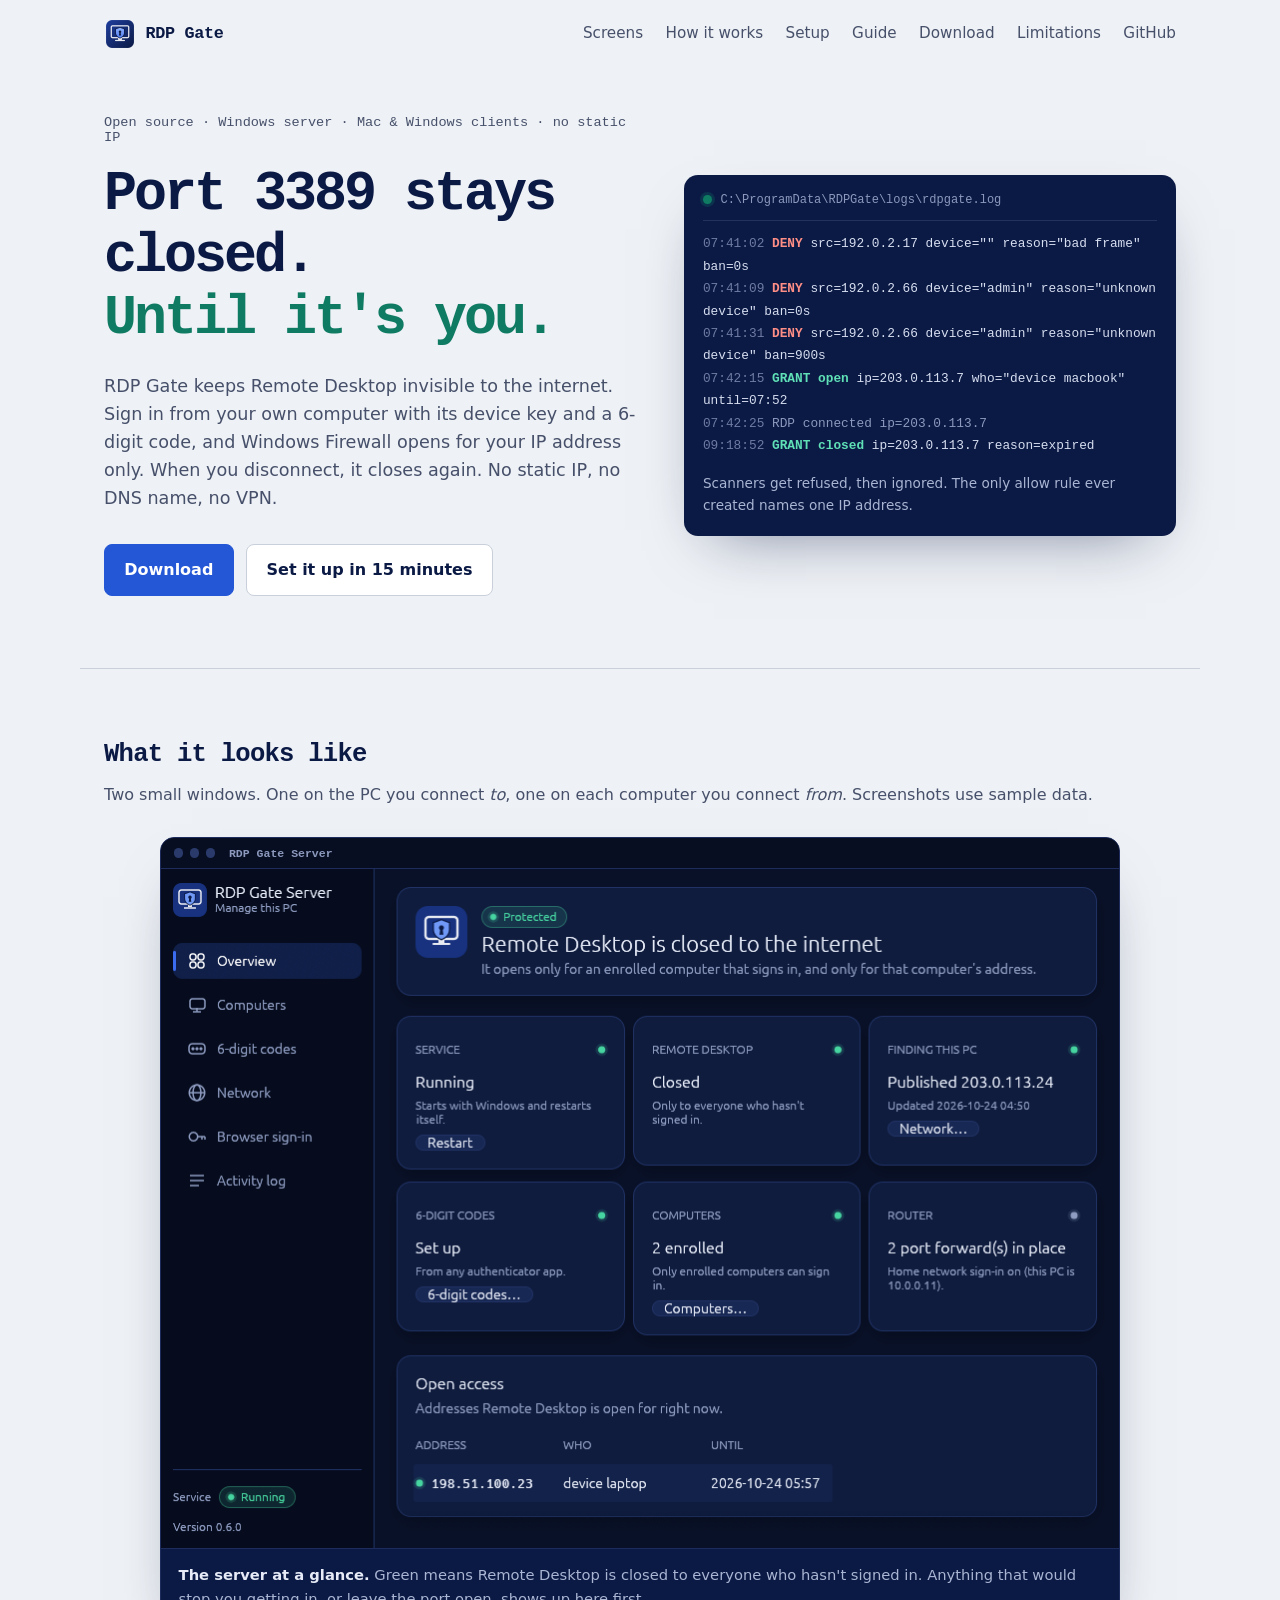
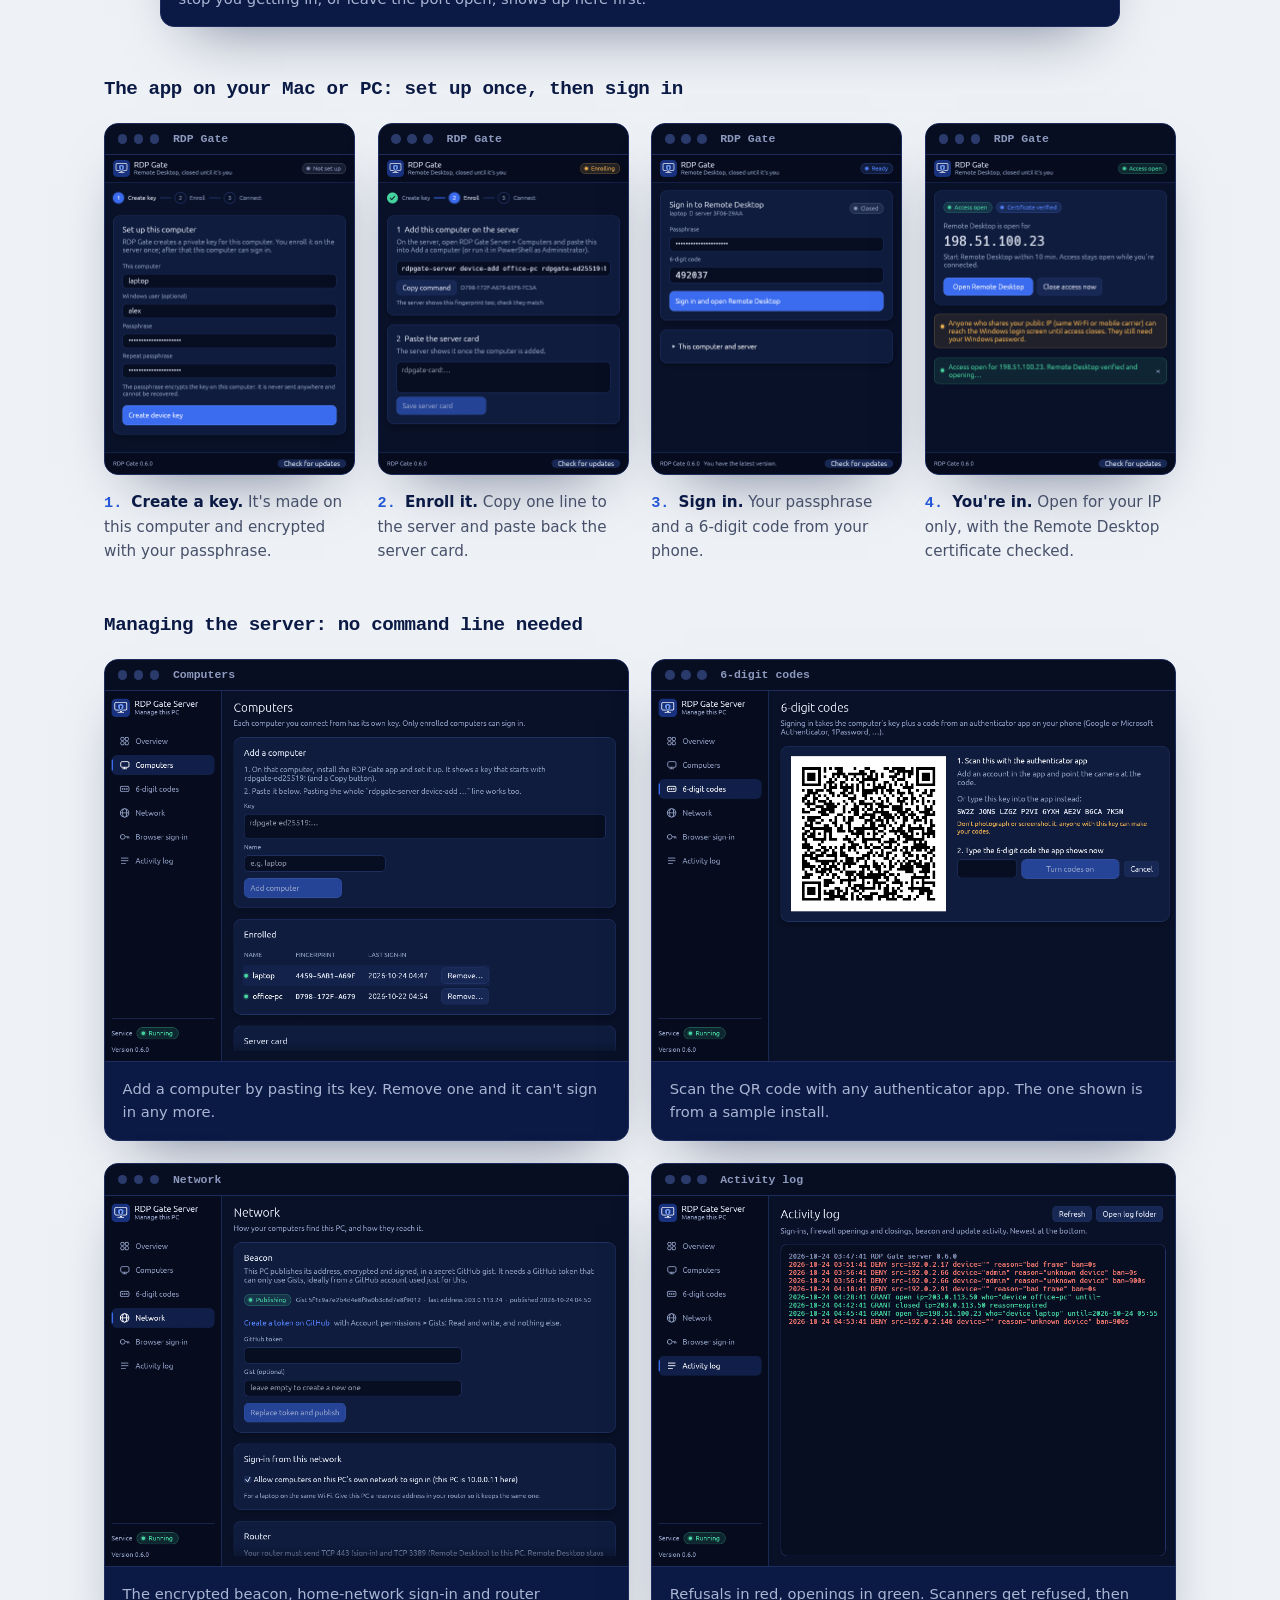
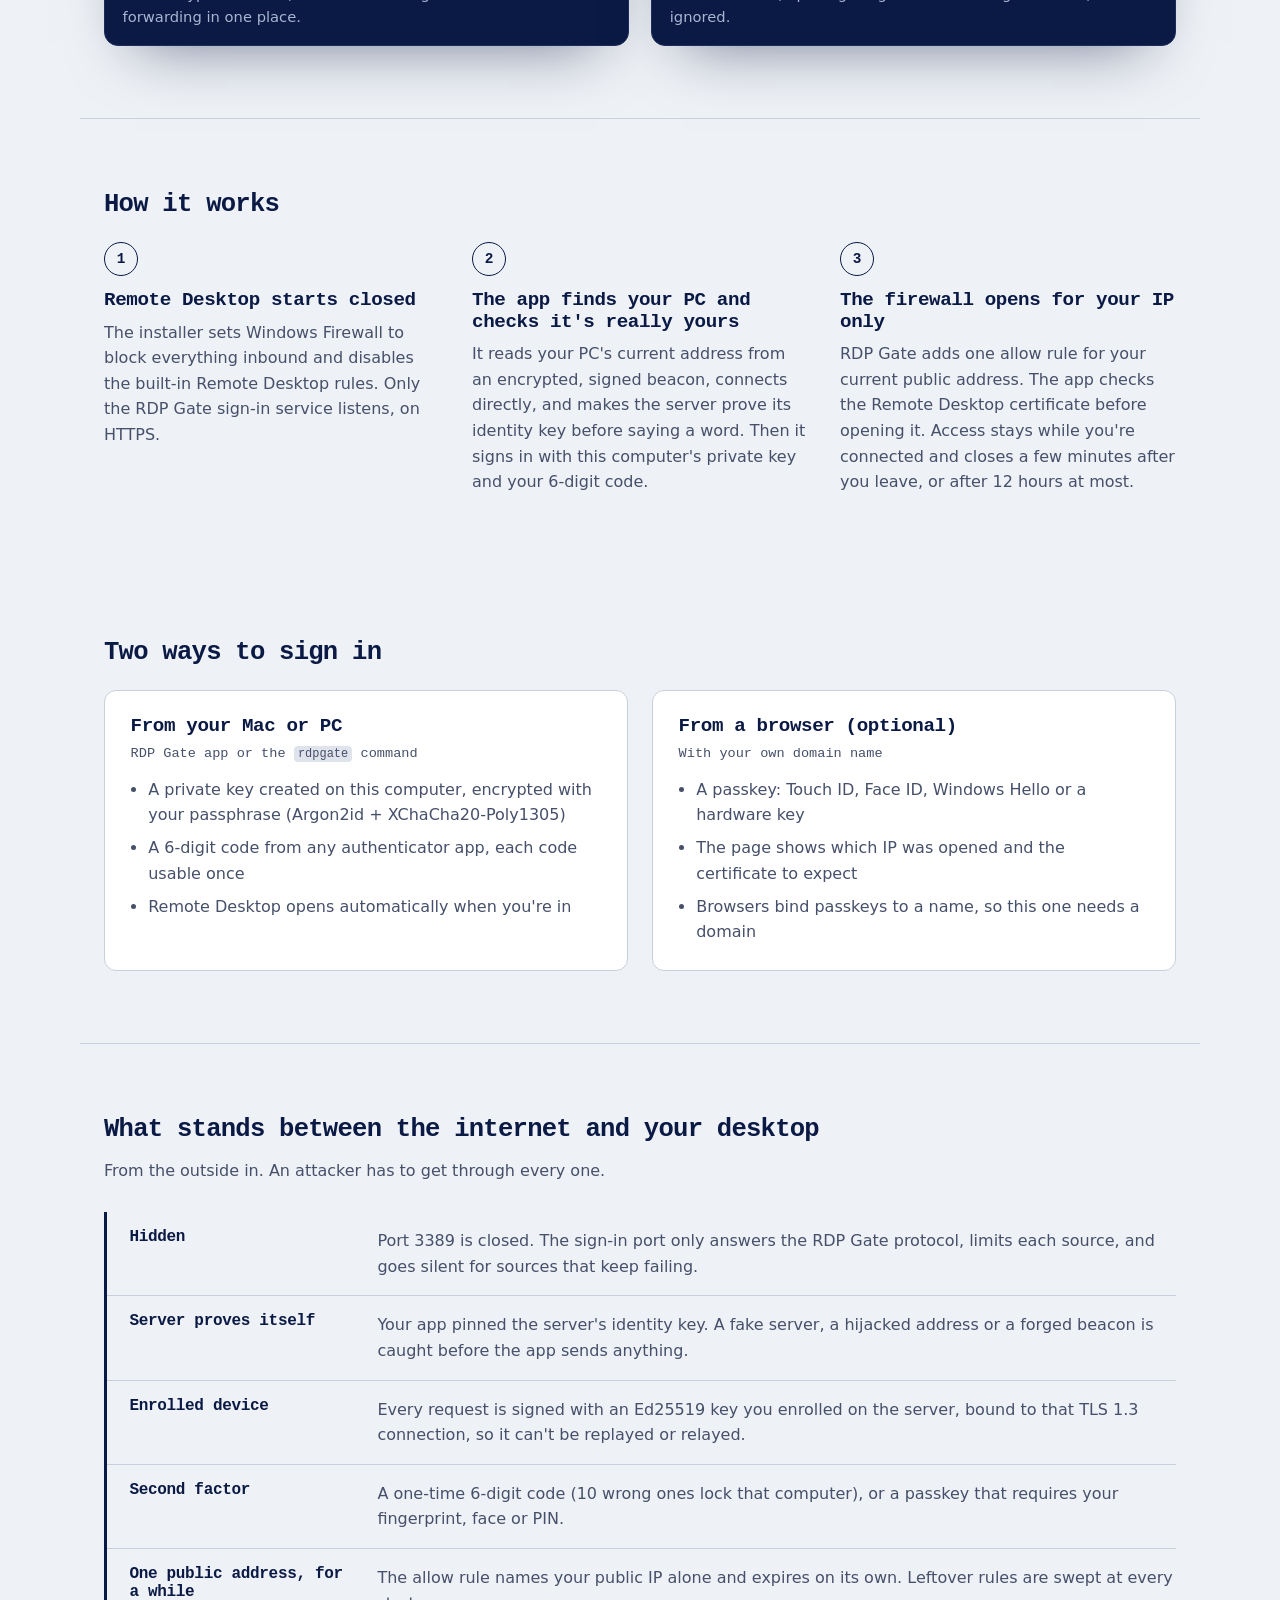
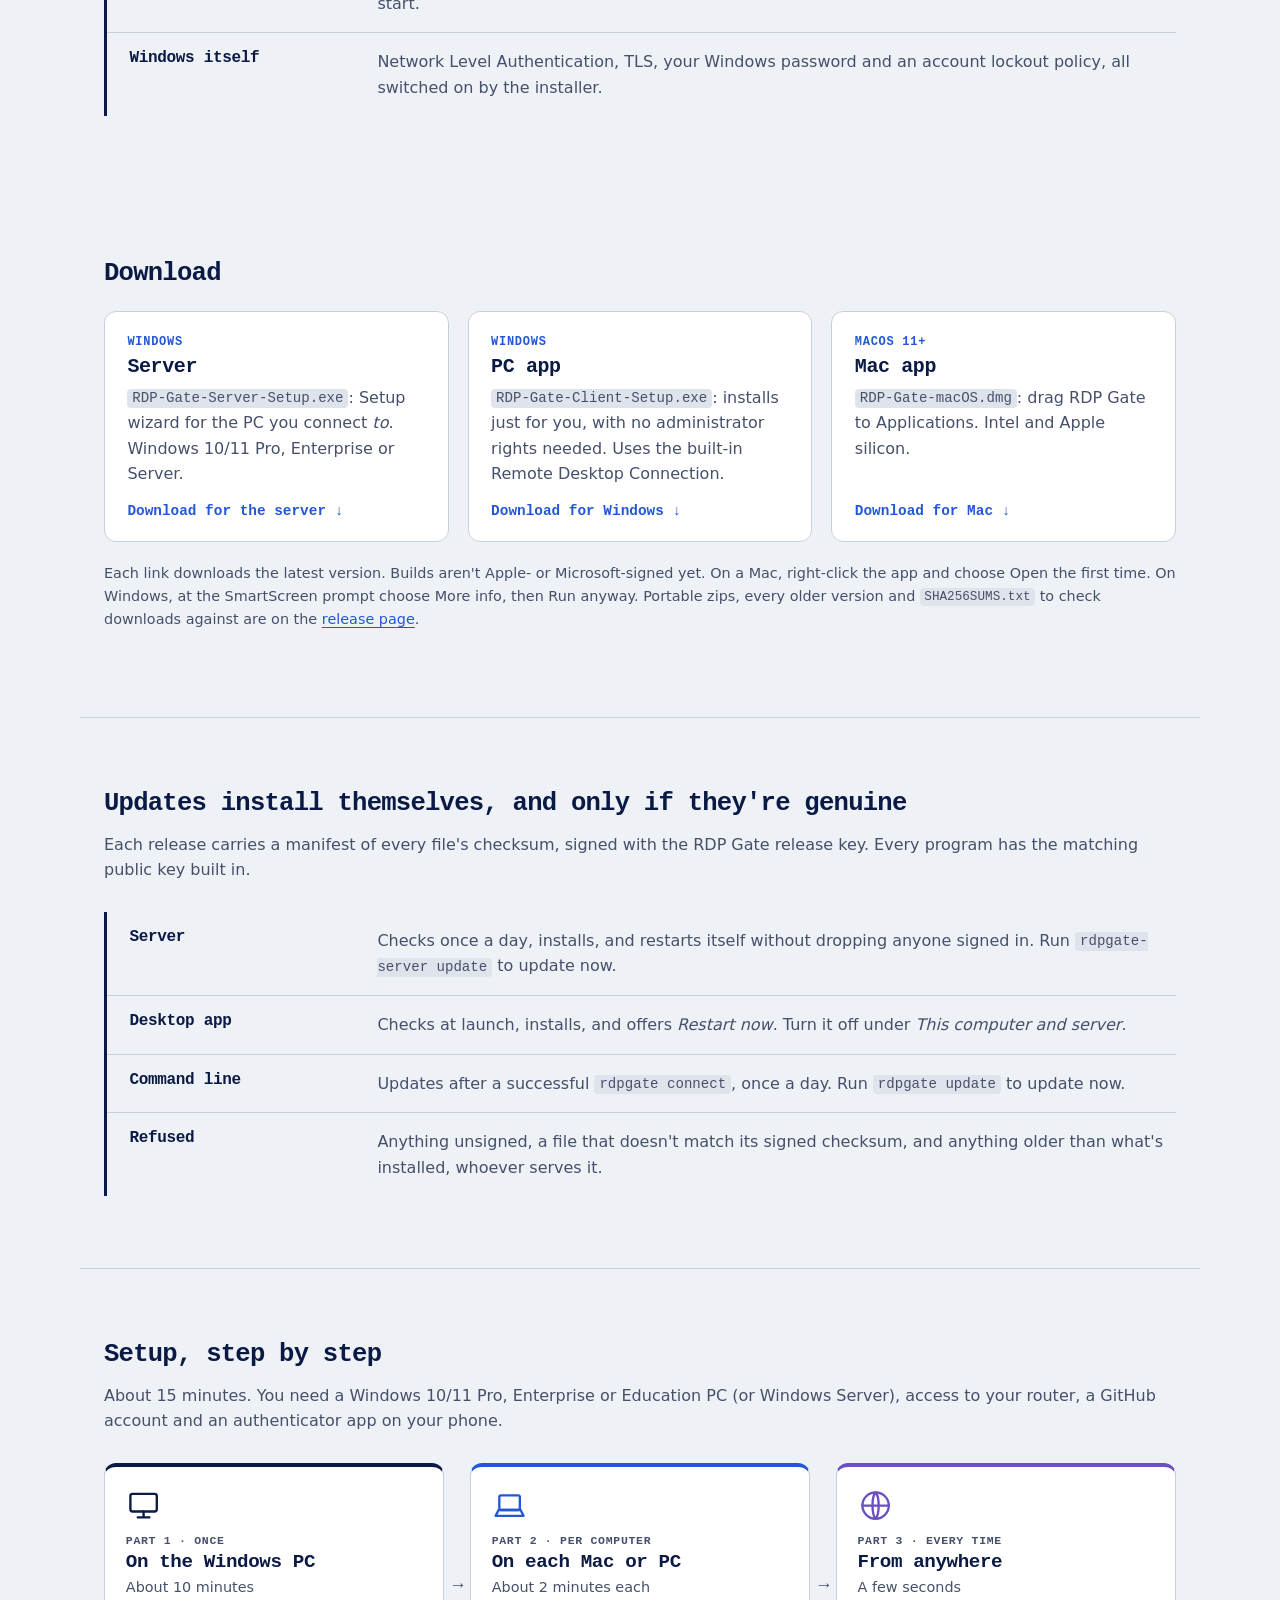
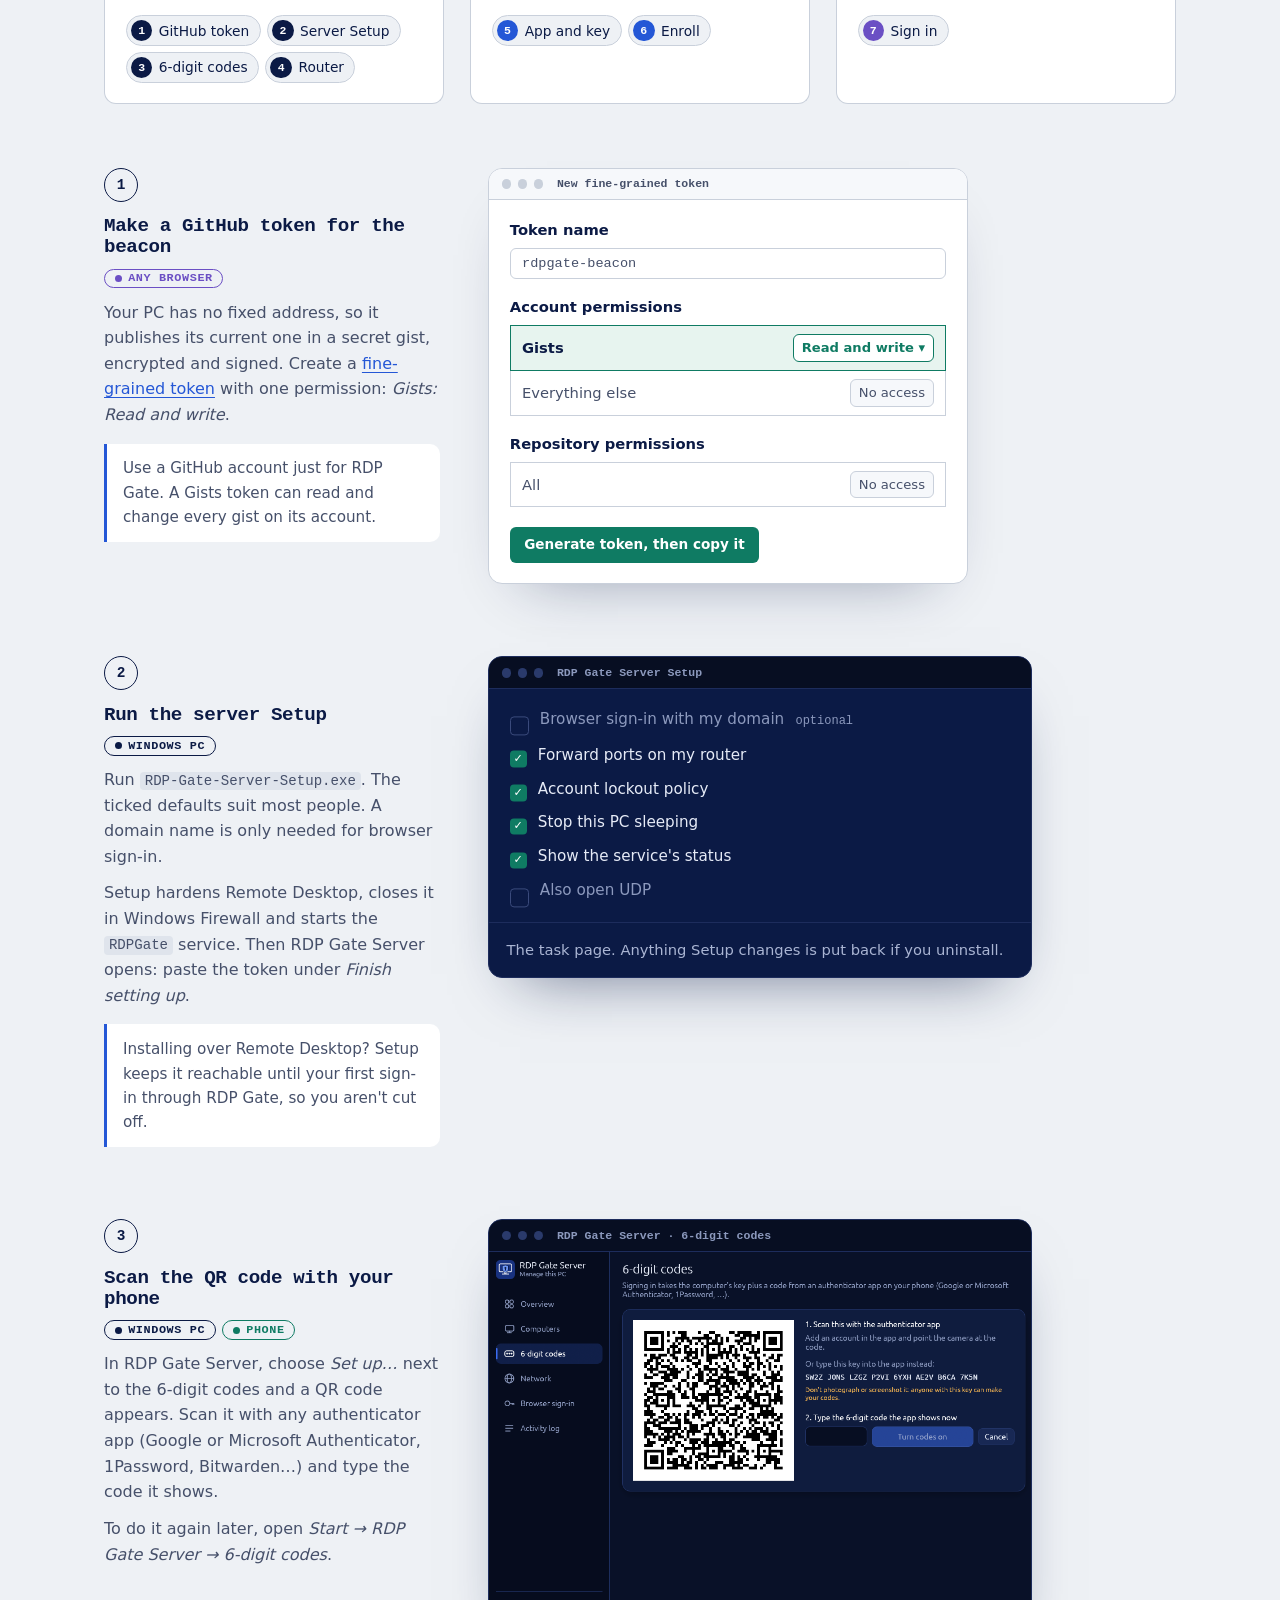
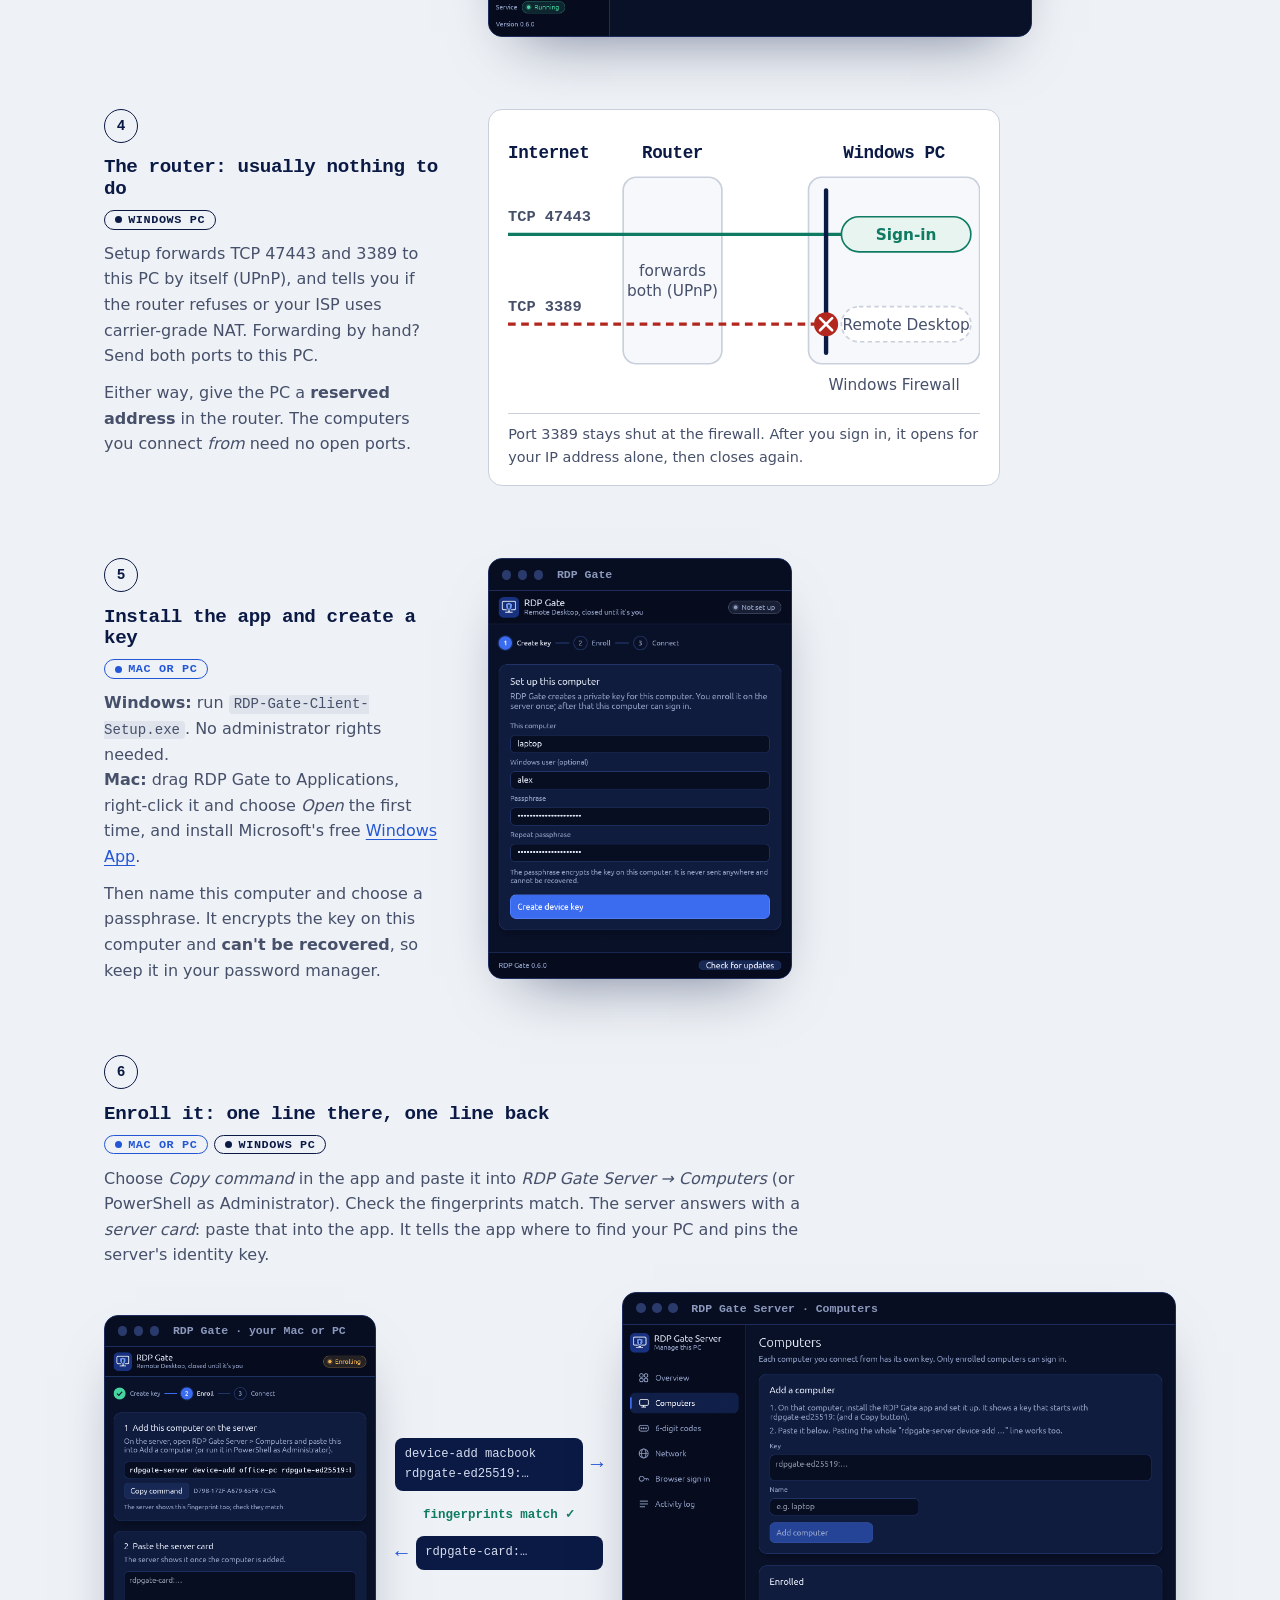
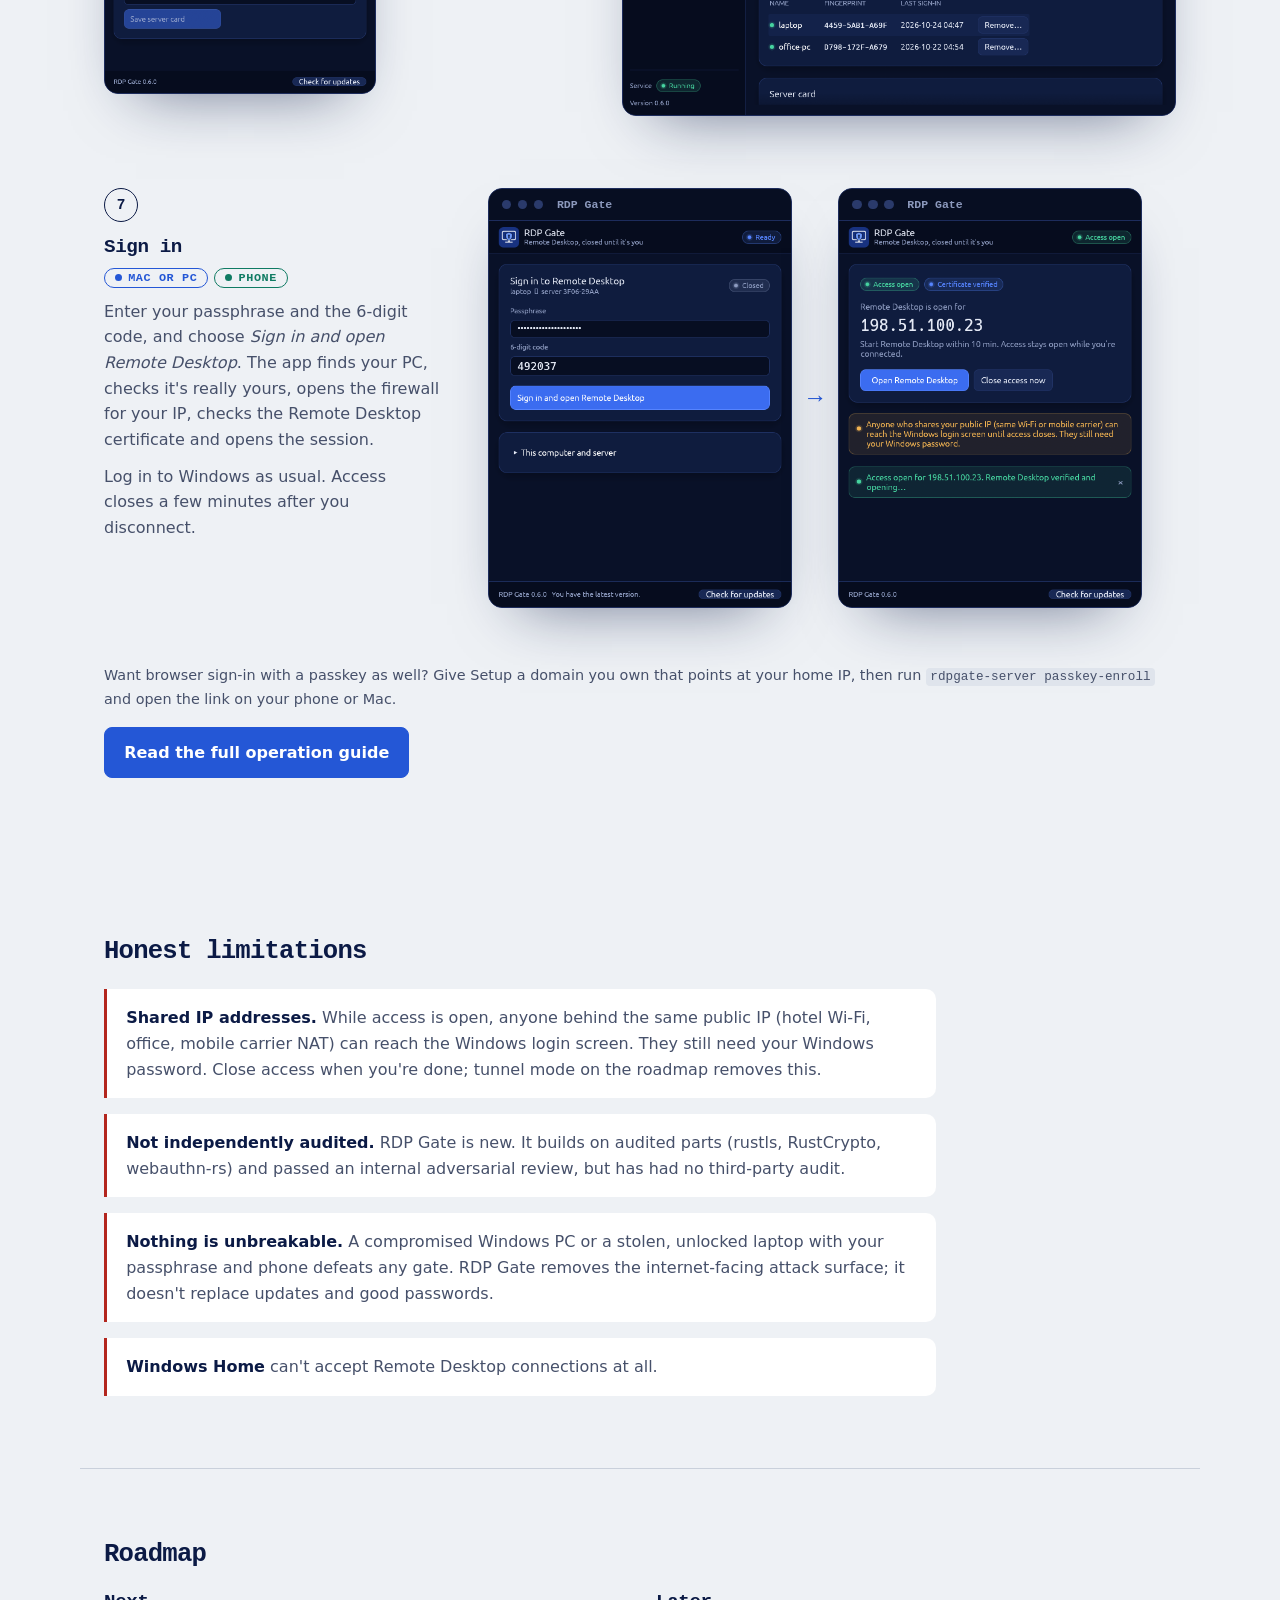
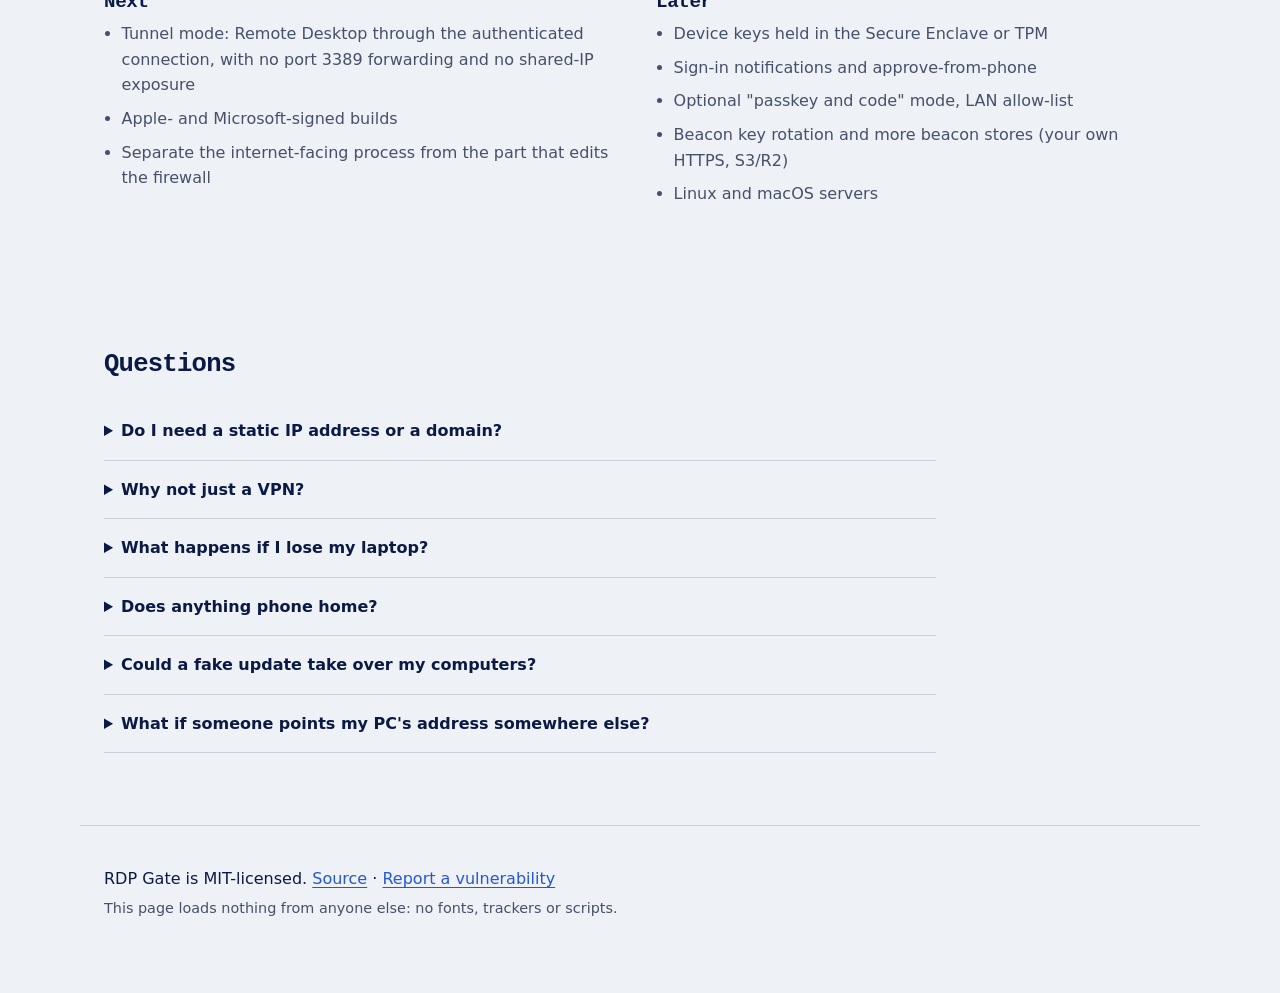
==== commit 45ca5e70: "Link the installers directly from the website The website's download cards only opened the releases " ====
--- a/docs/index.html
+++ b/docs/index.html
@@ -176,23 +176,28 @@
 <section id="download" class="downloads">
   <h2>Download</h2>
   <div class="cards">
-    <a class="card" href="https://github.com/parthh37/rdpgate/releases">
+    <!-- Each release also uploads these installers without the version in
+         the name, so releases/latest/download/<name> is always the newest. -->
+    <a class="card" href="https://github.com/parthh37/rdpgate/releases/latest/download/RDP-Gate-Server-Setup.exe">
       <span class="os">Windows</span>
       <strong>Server</strong>
-      <span><code>RDP-Gate-Server-Setup-….exe</code>: Setup wizard for the PC you connect <em>to</em>. Windows 10/11 Pro, Enterprise or Server.</span>
+      <span><code>RDP-Gate-Server-Setup.exe</code>: Setup wizard for the PC you connect <em>to</em>. Windows 10/11 Pro, Enterprise or Server.</span>
+      <span class="get">Download for the server</span>
     </a>
-    <a class="card" href="https://github.com/parthh37/rdpgate/releases">
+    <a class="card" href="https://github.com/parthh37/rdpgate/releases/latest/download/RDP-Gate-Client-Setup.exe">
+      <span class="os">Windows</span>
+      <strong>PC app</strong>
+      <span><code>RDP-Gate-Client-Setup.exe</code>: installs just for you, with no administrator rights needed. Uses the built-in Remote Desktop Connection.</span>
+      <span class="get">Download for Windows</span>
+    </a>
+    <a class="card" href="https://github.com/parthh37/rdpgate/releases/latest/download/RDP-Gate-macOS.dmg">
       <span class="os">macOS 11+</span>
       <strong>Mac app</strong>
-      <span><code>RDP-Gate-…-macOS.dmg</code>: drag RDP Gate to Applications. Intel and Apple silicon.</span>
-    </a>
-    <a class="card" href="https://github.com/parthh37/rdpgate/releases">
-      <span class="os">Windows</span>
-      <strong>PC app</strong>
-      <span><code>RDP-Gate-Client-Setup-….exe</code>: installs just for you, with no administrator rights needed. Uses the built-in Remote Desktop Connection.</span>
+      <span><code>RDP-Gate-macOS.dmg</code>: drag RDP Gate to Applications. Intel and Apple silicon.</span>
+      <span class="get">Download for Mac</span>
     </a>
   </div>
-  <p class="fine">Builds aren't Apple- or Microsoft-signed yet. On a Mac, right-click the app and choose Open the first time. On Windows, at the SmartScreen prompt choose More info, then Run anyway. Check downloads against <code>SHA256SUMS.txt</code> on the release page. Portable zips are there too.</p>
+  <p class="fine">Each link downloads the latest version. Builds aren't Apple- or Microsoft-signed yet. On a Mac, right-click the app and choose Open the first time. On Windows, at the SmartScreen prompt choose More info, then Run anyway. Portable zips, every older version and <code>SHA256SUMS.txt</code> to check downloads against are on the <a href="https://github.com/parthh37/rdpgate/releases/latest">release page</a>.</p>
 </section>
 
 <section id="updates" class="band">
--- a/docs/site.css
+++ b/docs/site.css
@@ -211,6 +211,8 @@
 }
 .card:hover { border-color: var(--action); transform: translateY(-2px); }
 .card strong { font: 700 1.25rem var(--mono); color: var(--ink); letter-spacing: -0.02em; }
+.card .get { margin-top: auto; padding-top: .6rem; font: 600 .9rem var(--mono); color: var(--action); }
+.card .get::after { content: " ↓"; }
 .os { font: 600 .75rem var(--mono); text-transform: uppercase; letter-spacing: .06em; color: var(--action); }
 .fine { font-size: .9rem; color: var(--ink-soft); margin-top: 1.2rem; }
 
